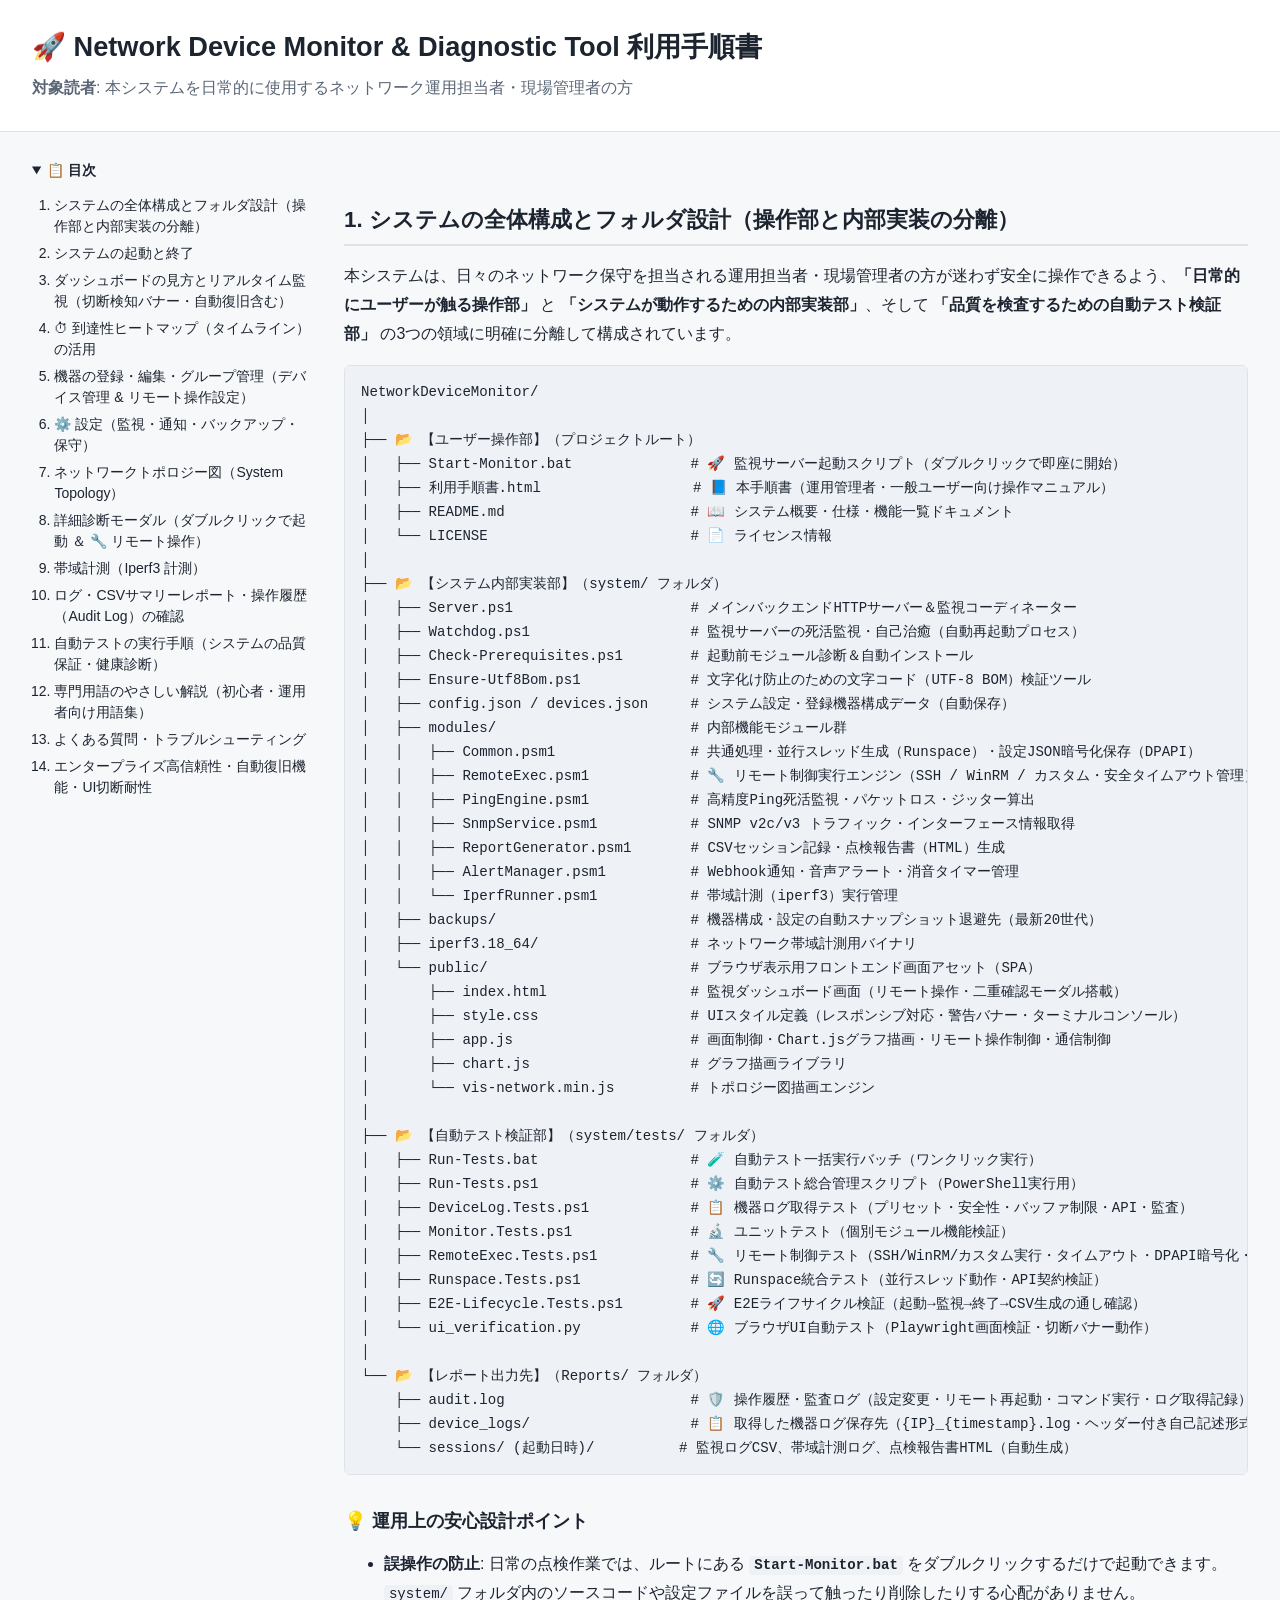
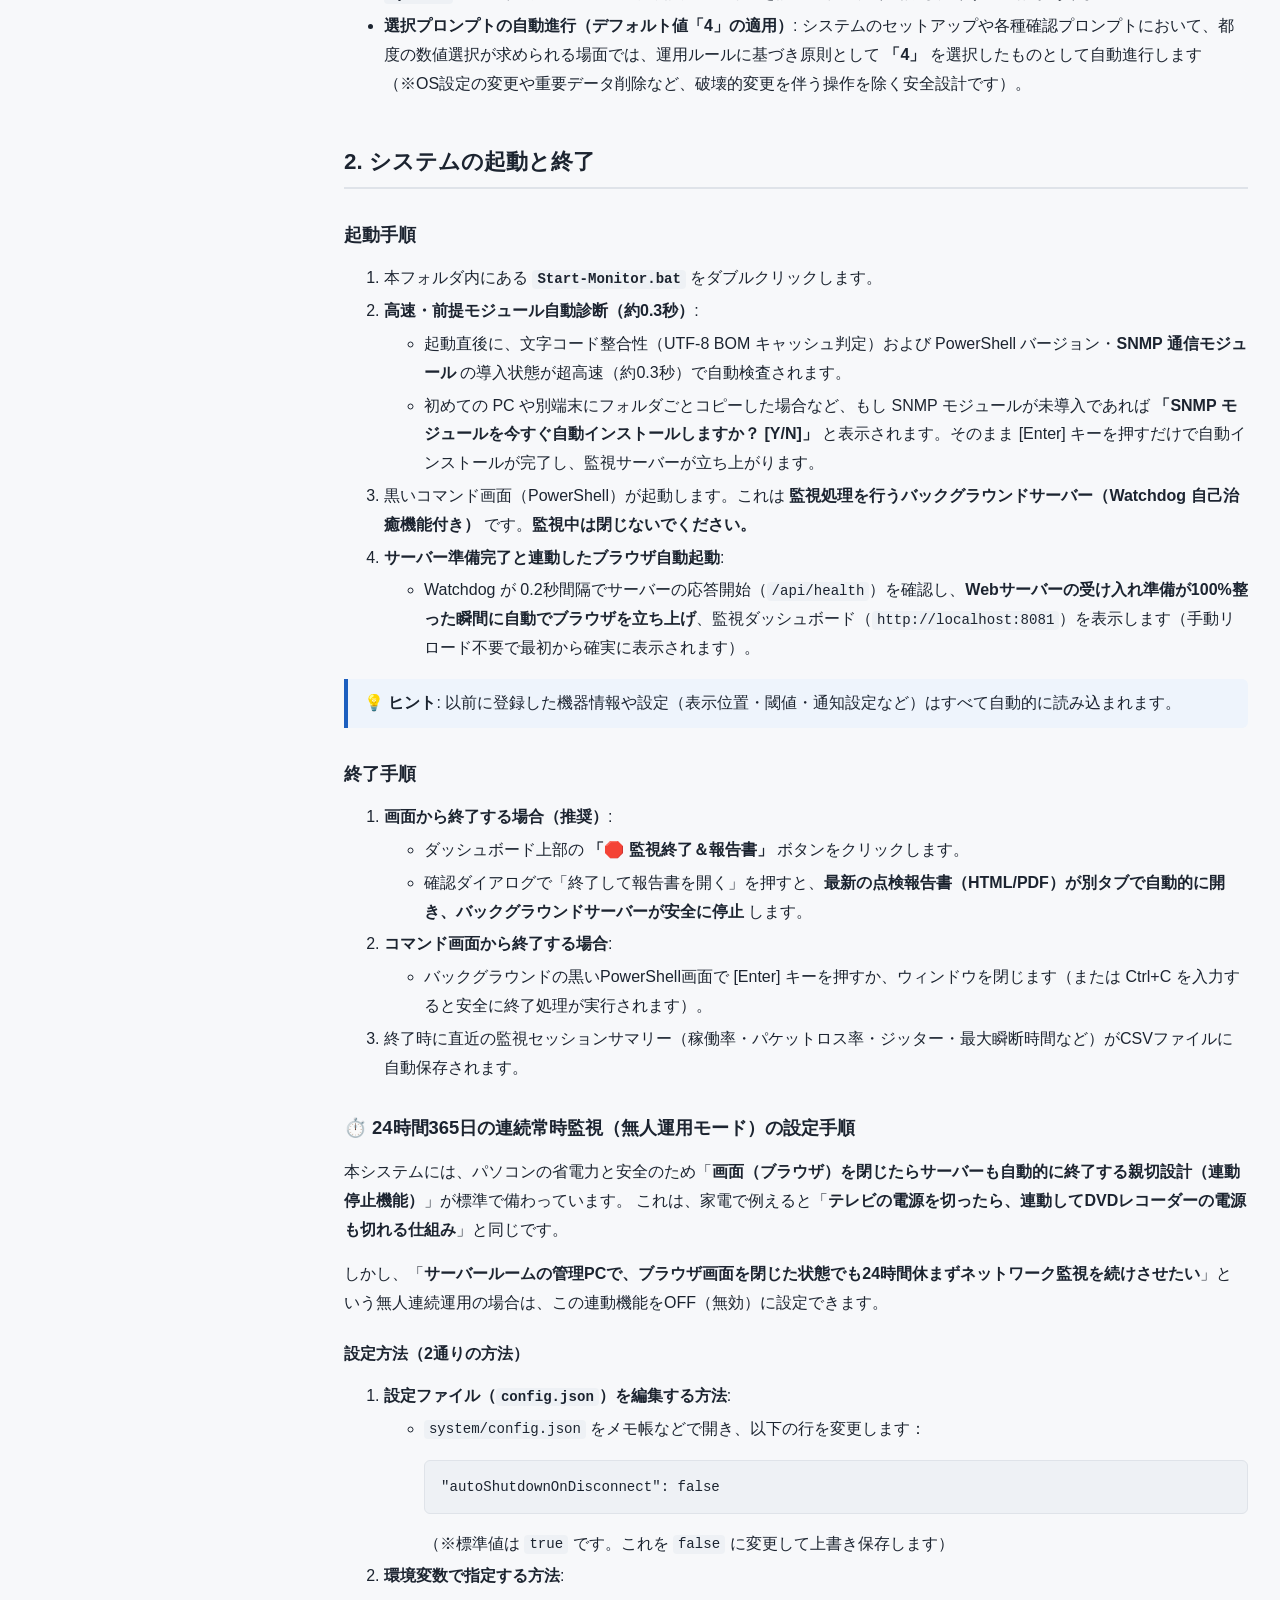
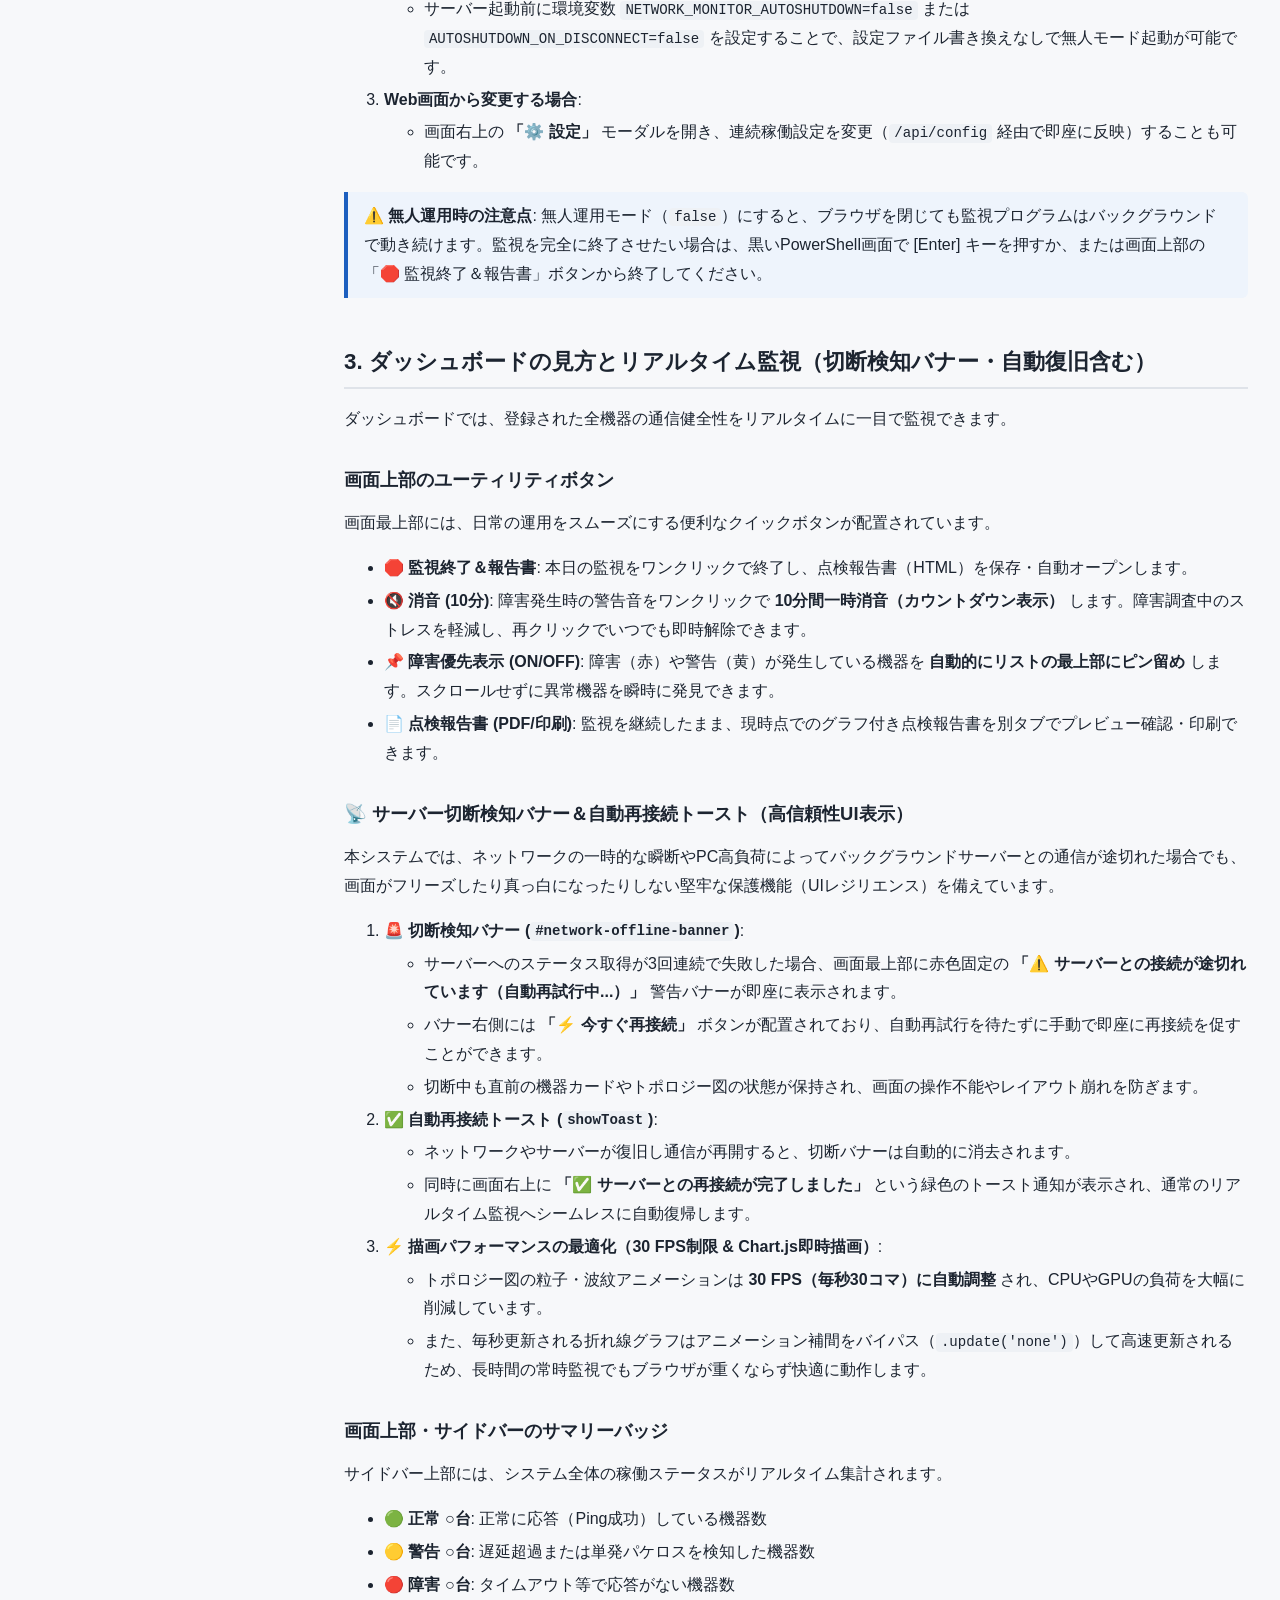
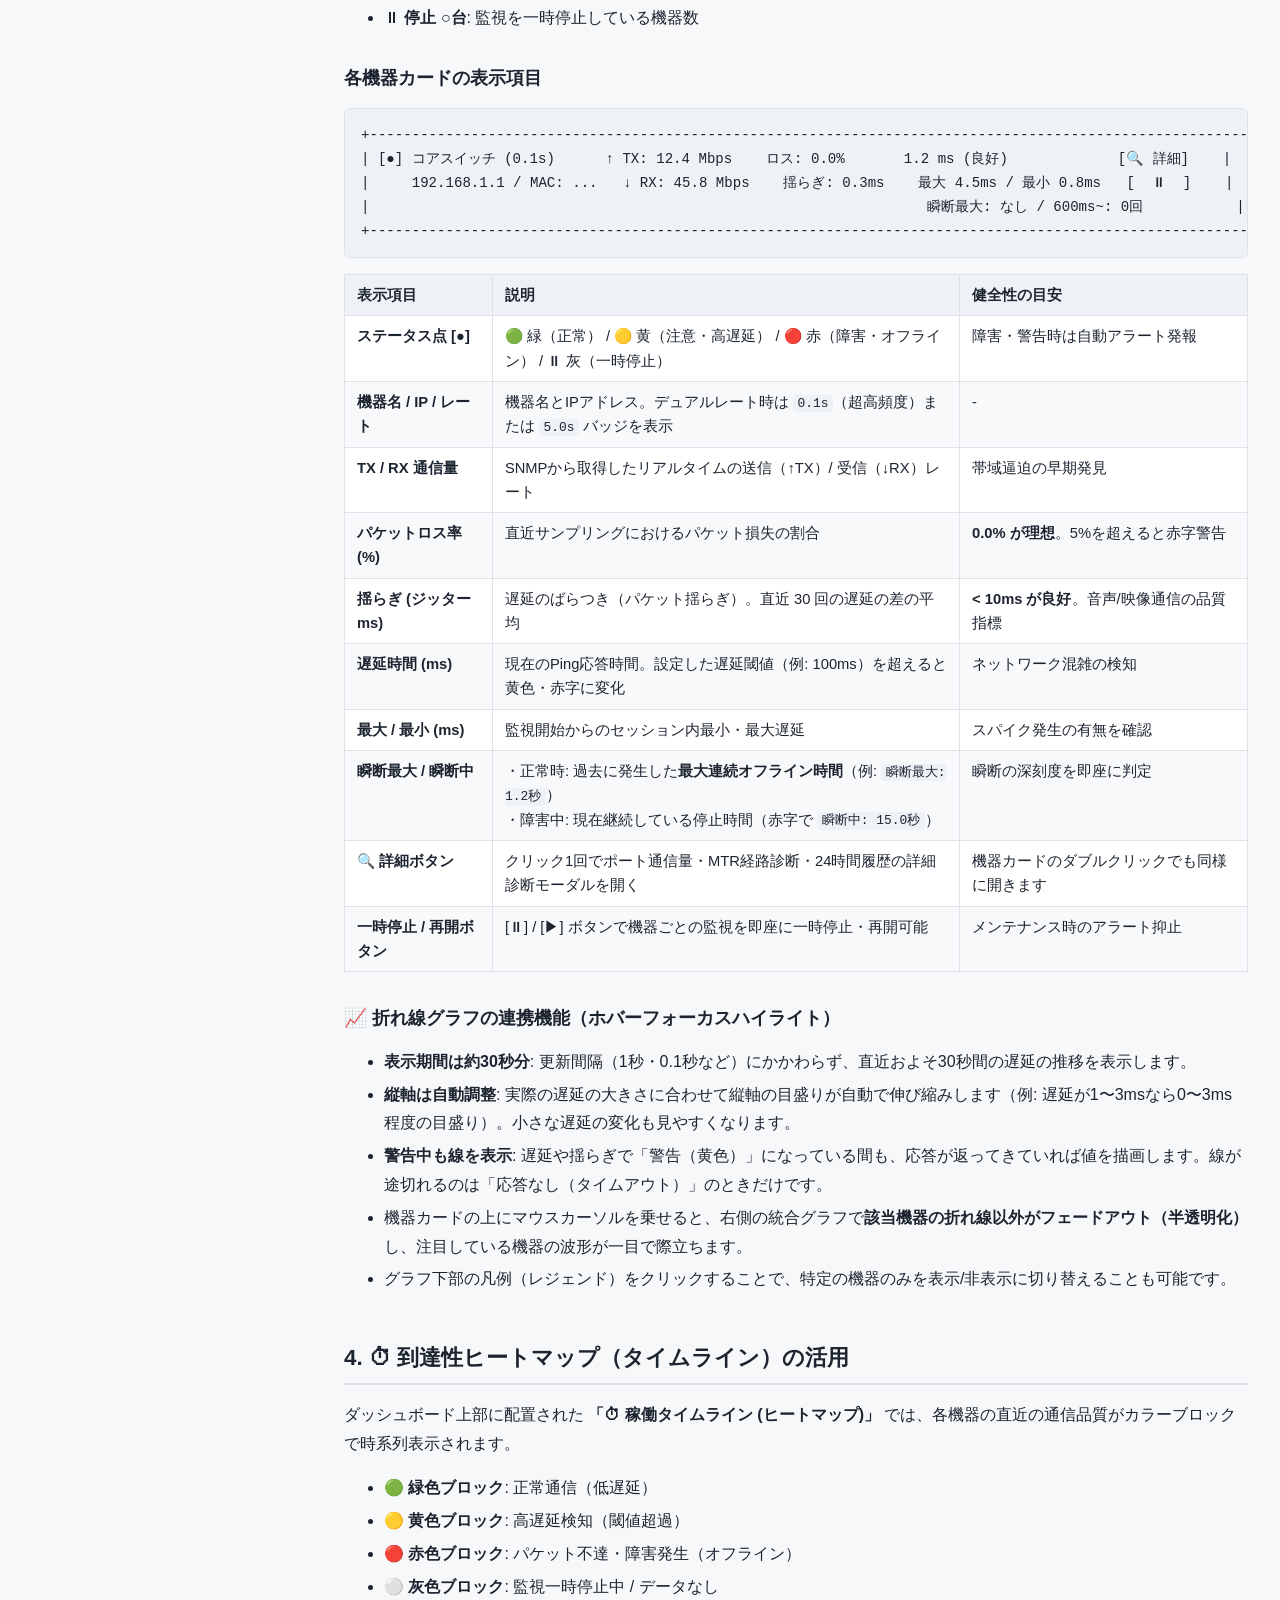
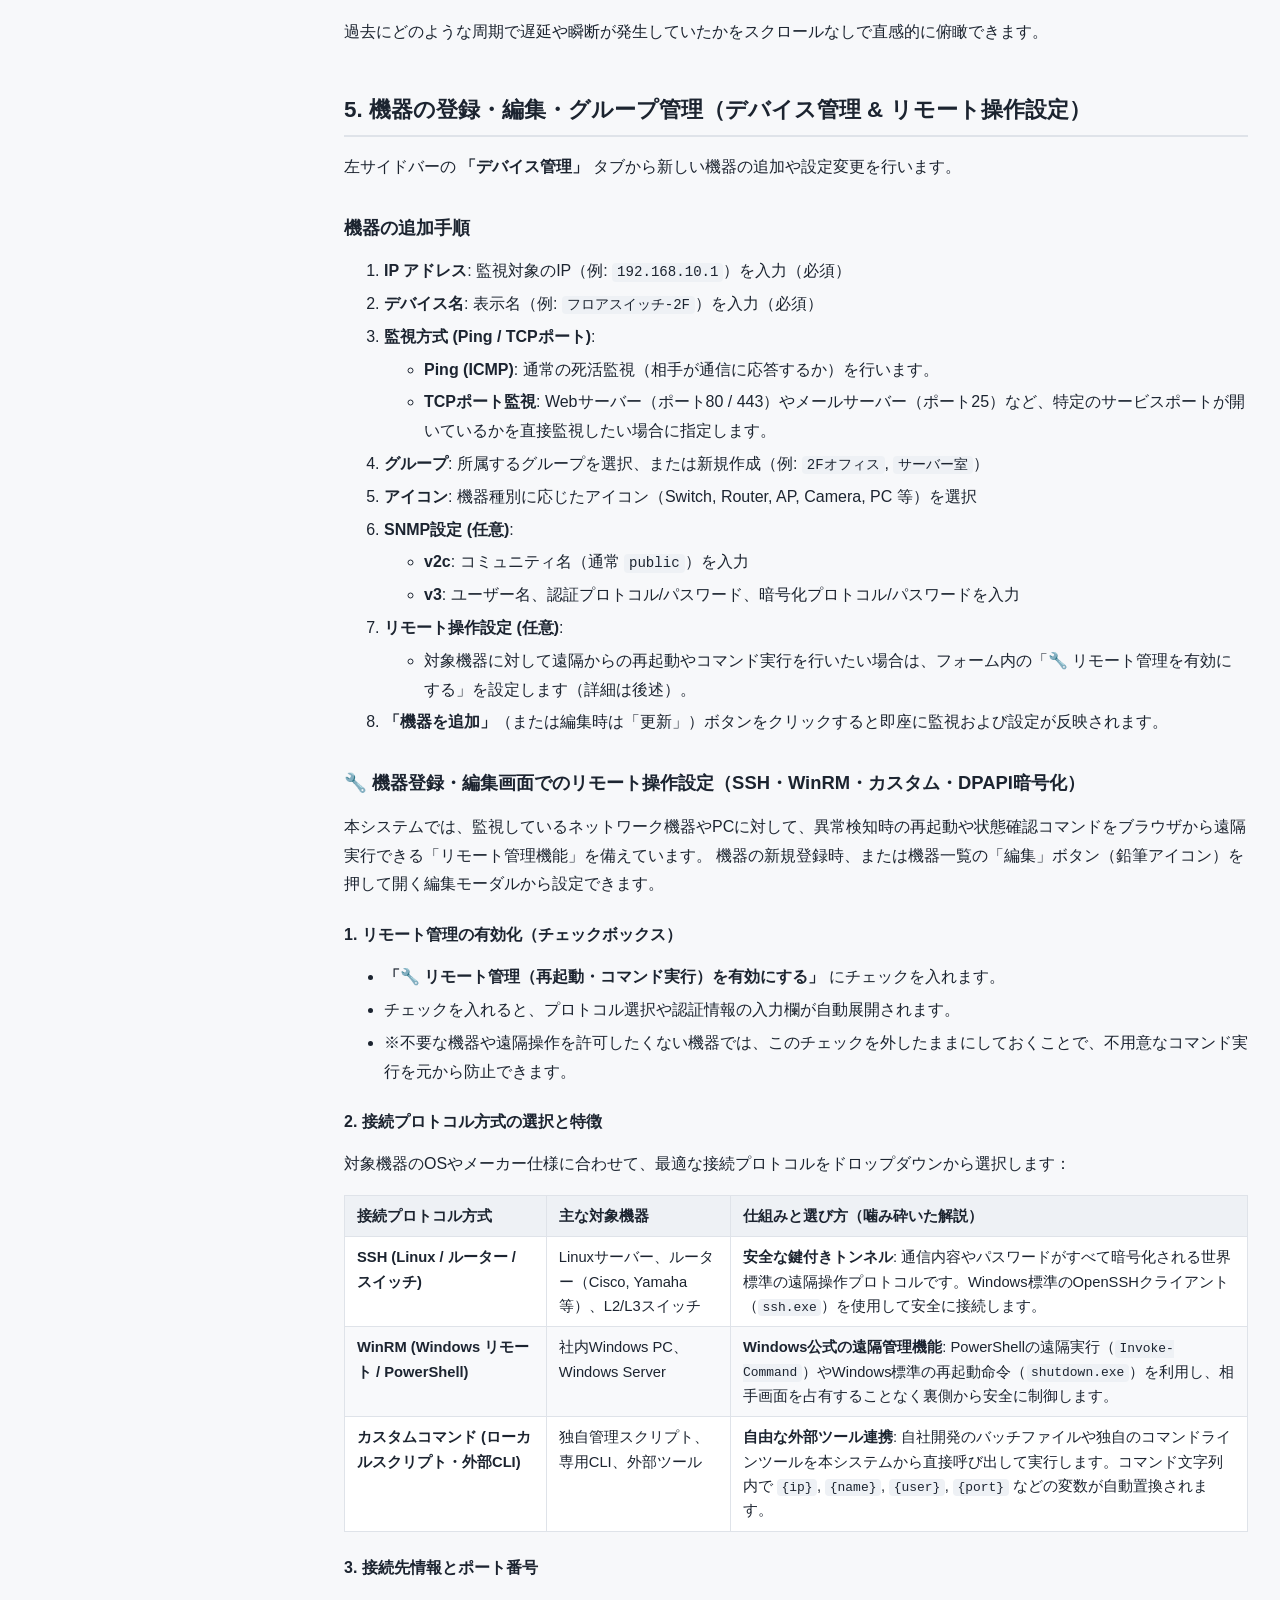
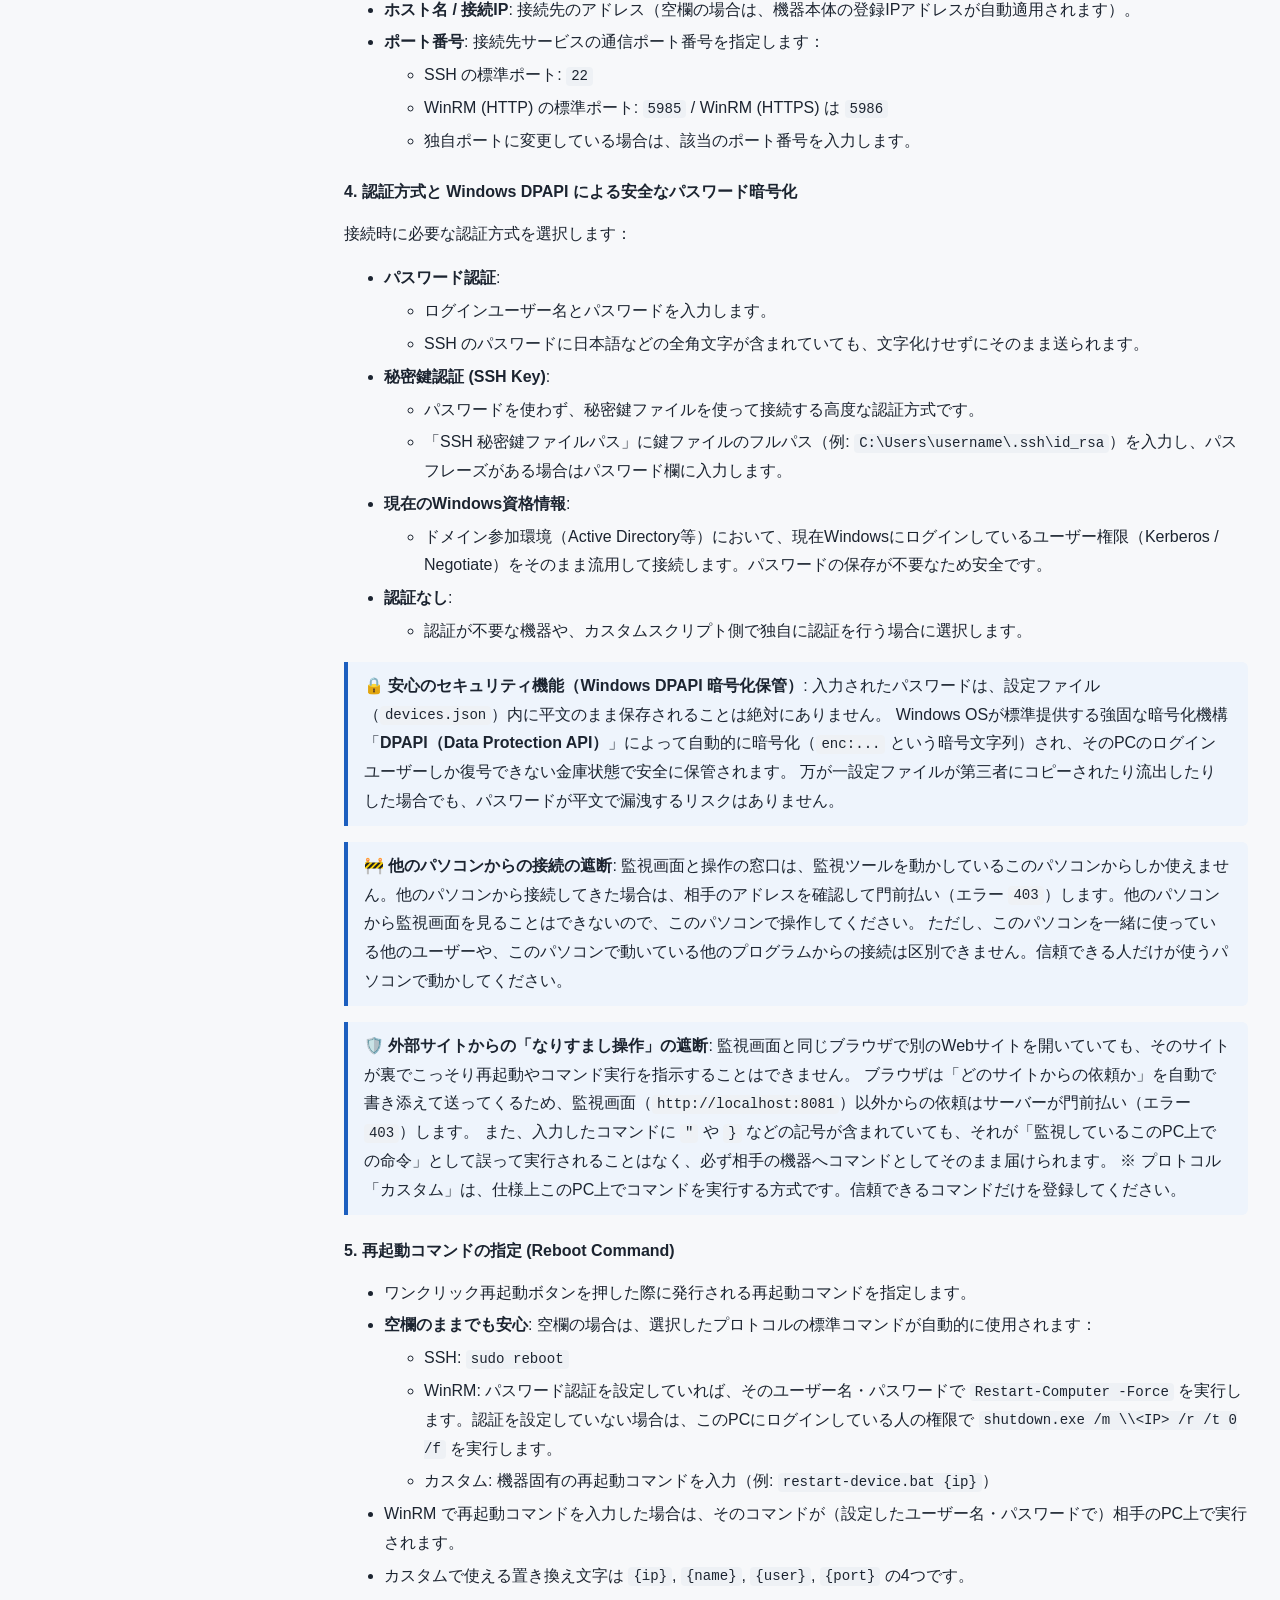
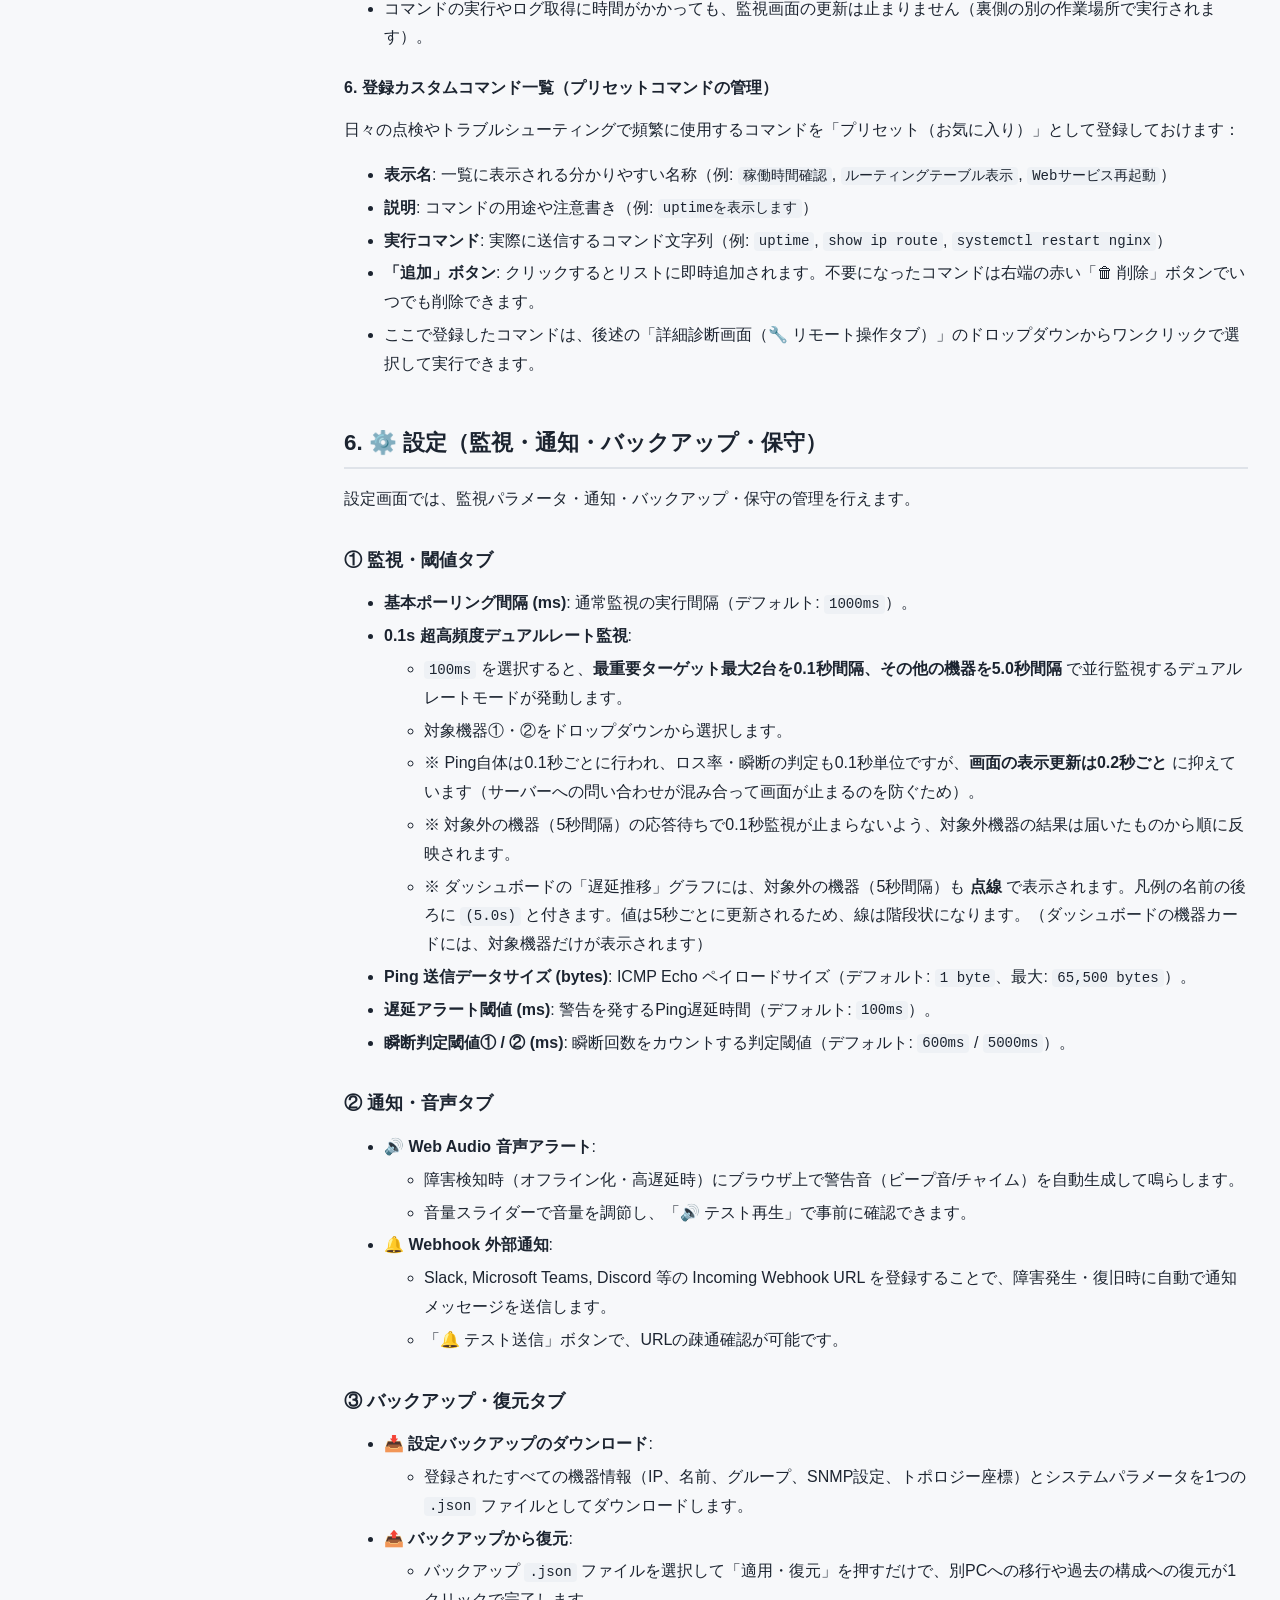
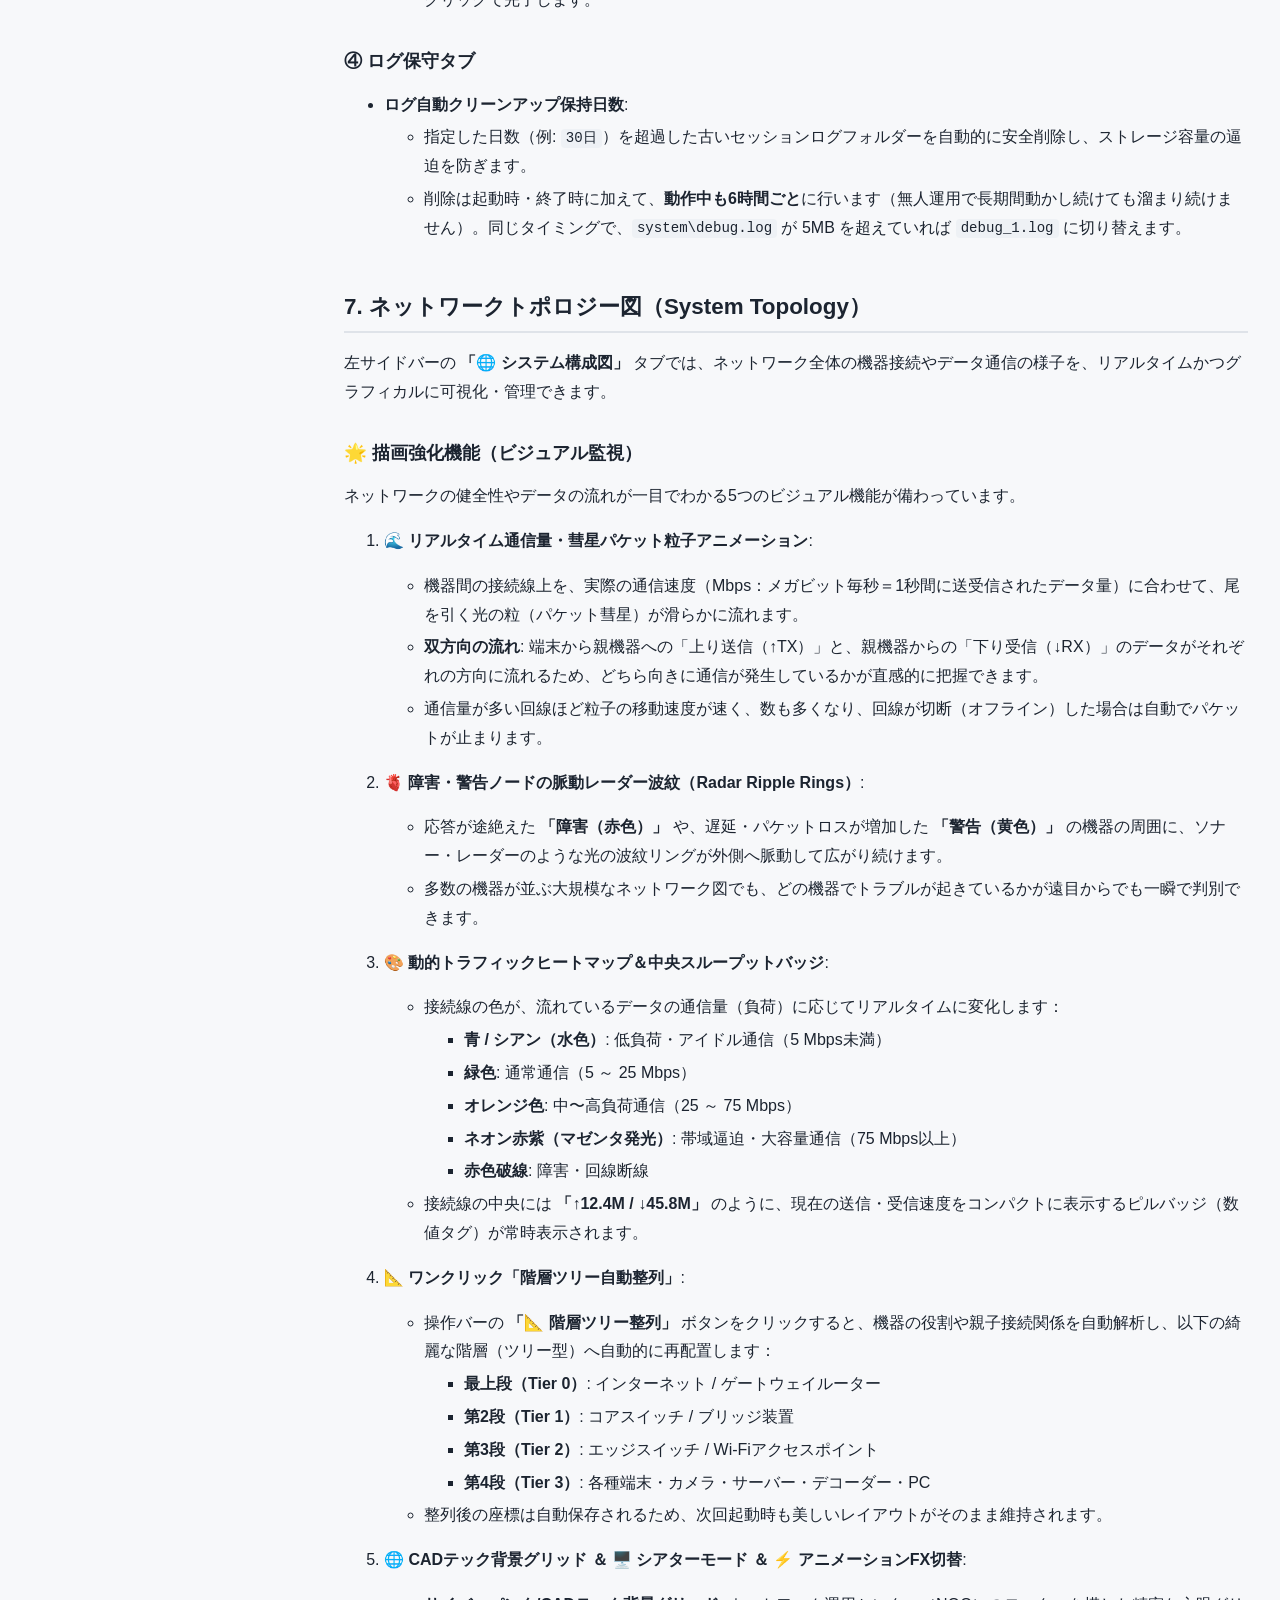
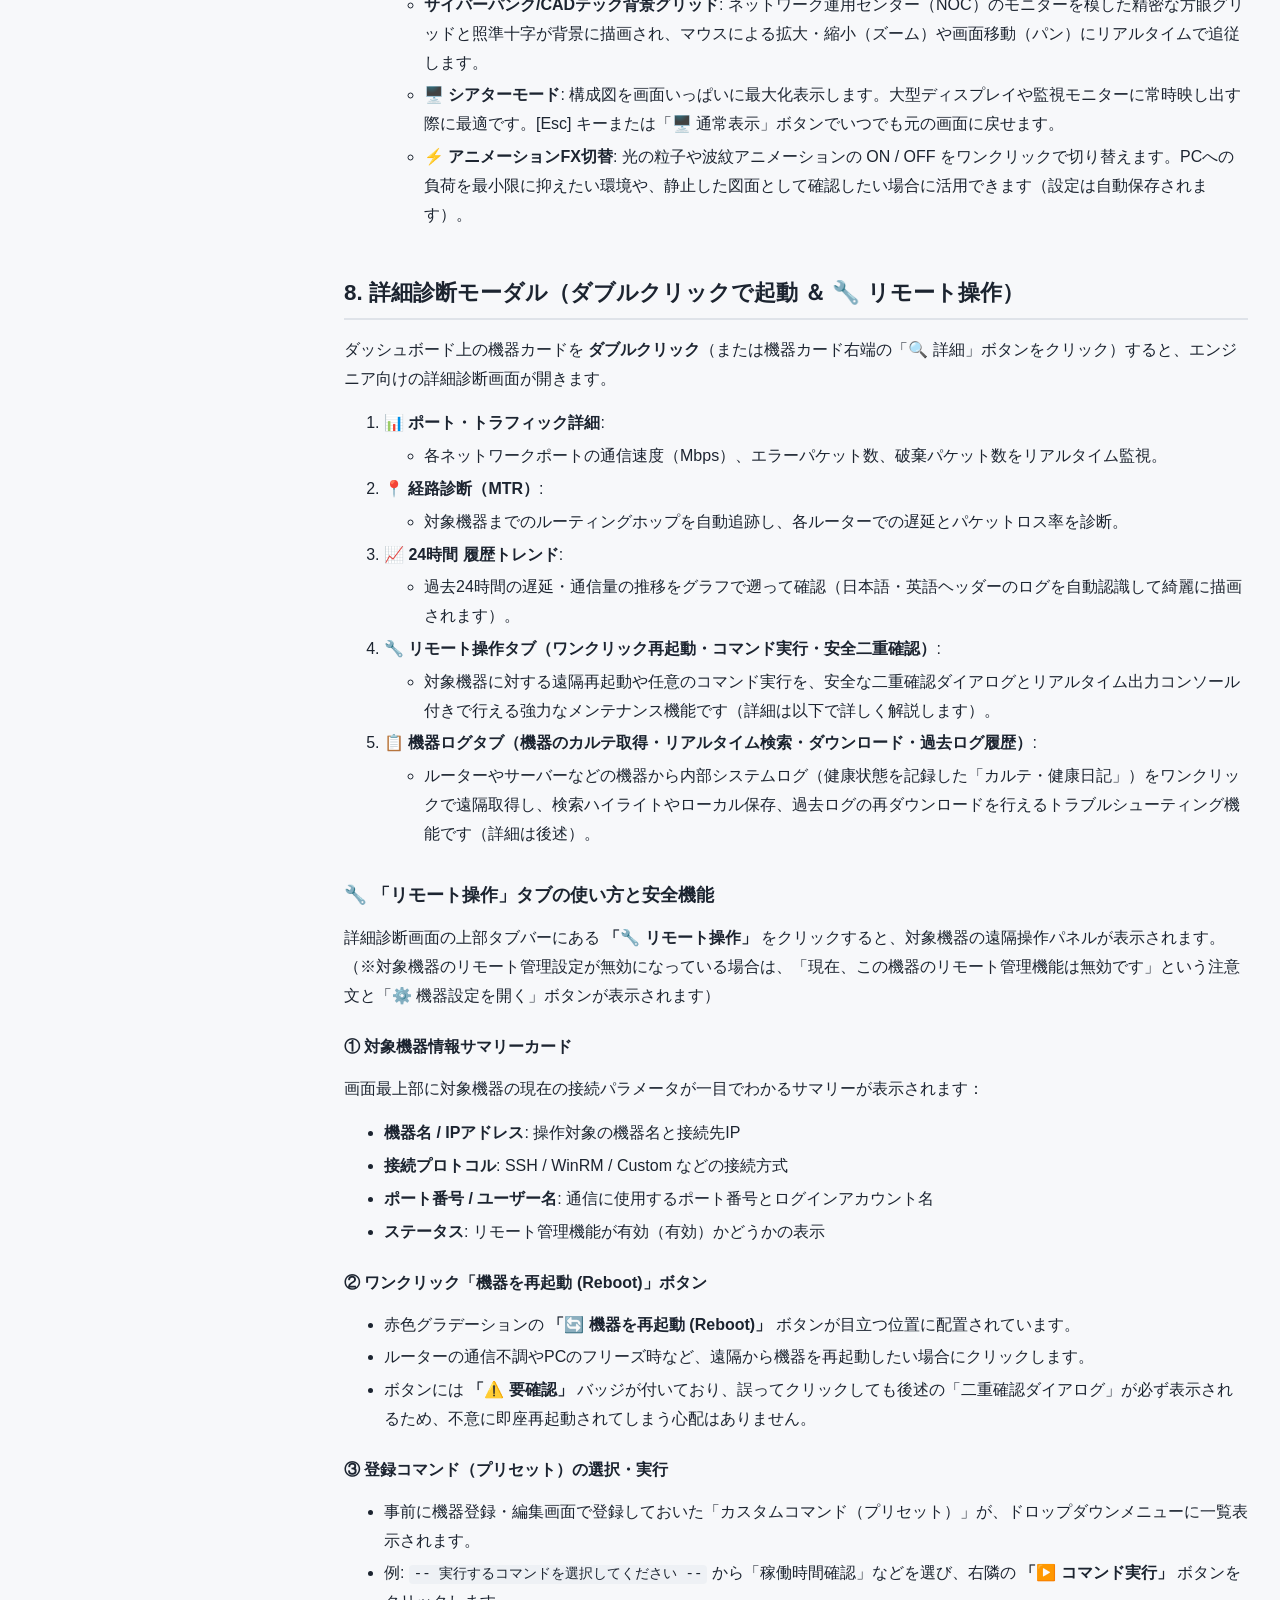
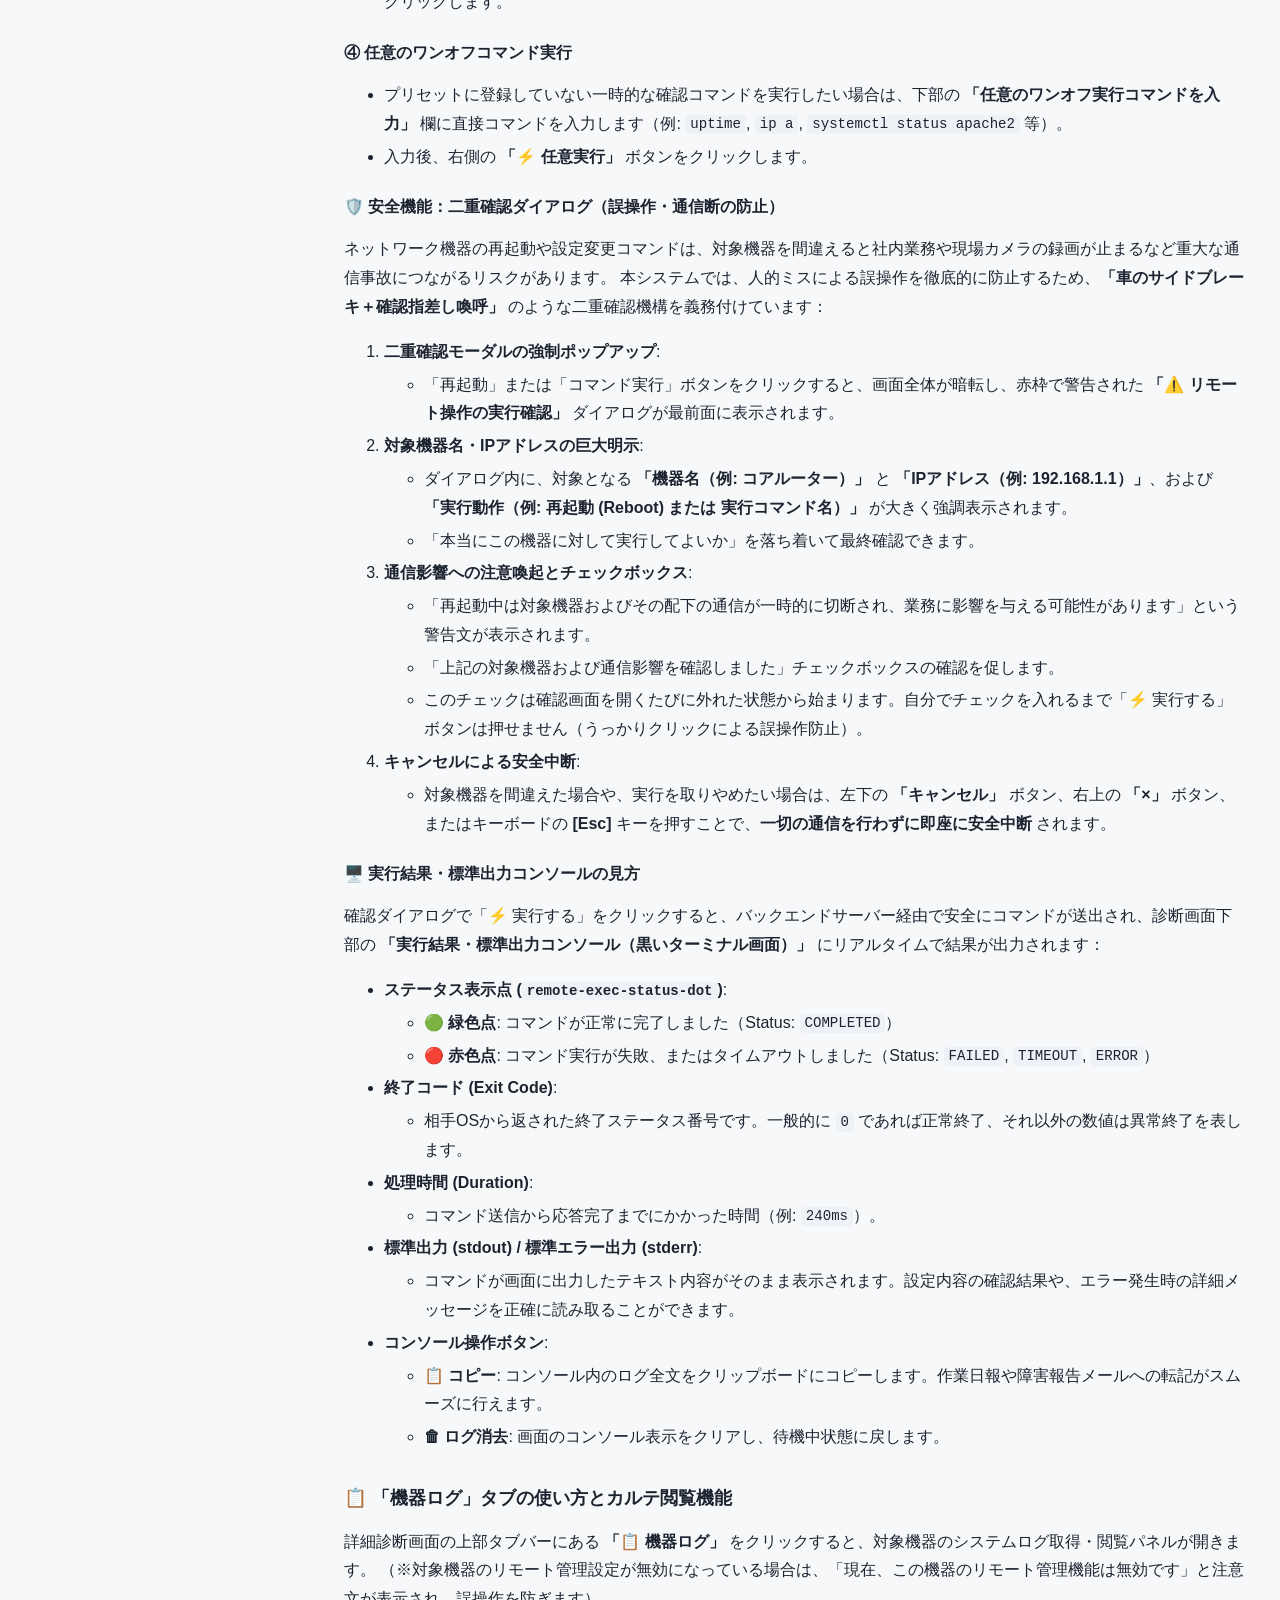
==== 利用手順書.html @ 99c0a5de "feat: Save the iperf server-side log for UDP measurements Add --get-server-output to UDP runs and st" ====
<!DOCTYPE html>
<html lang="ja">
<head>
<meta charset="utf-8">
<meta name="viewport" content="width=device-width, initial-scale=1">
<title>Network Device Monitor &amp; Diagnostic Tool 利用手順書</title>
<style>
:root {
    --bg: #f7f8fa;
    --surface: #ffffff;
    --text: #1c2430;
    --muted: #5a6675;
    --line: #dfe3e9;
    --accent: #1d5fbf;
    --code-bg: #eef1f5;
    --quote-bg: #eef4fc;
    --zebra: #f8f9fb;
    color-scheme: light;
}
@media (prefers-color-scheme: dark) {
    :root {
        --bg: #12161c;
        --surface: #1a2028;
        --text: #e4e8ee;
        --muted: #a0abb9;
        --line: #333c48;
        --accent: #7fb2f5;
        --code-bg: #252c36;
        --quote-bg: #1c2a3c;
        --zebra: #1f262f;
        color-scheme: dark;
    }
}
* { box-sizing: border-box; }
html { scroll-behavior: smooth; scroll-padding-top: 16px; }
body {
    margin: 0;
    background: var(--bg);
    color: var(--text);
    font-family: "Yu Gothic UI", "Meiryo", "Hiragino Sans", sans-serif;
    font-size: 16px;
    line-height: 1.8;
    overflow-wrap: anywhere;
}
.cover {
    background: var(--surface);
    border-bottom: 1px solid var(--line);
    padding: 28px 32px;
}
.cover h1 { margin: 0; font-size: 1.7rem; line-height: 1.4; }
.audience { margin: 8px 0 0; color: var(--muted); }
.layout {
    display: grid;
    grid-template-columns: 280px minmax(0, 1fr);
    gap: 32px;
    max-width: 1320px;
    margin: 0 auto;
    padding: 24px 32px 64px;
}
.toc { position: sticky; top: 16px; align-self: start; max-height: calc(100vh - 32px); overflow-y: auto; font-size: 0.875rem; line-height: 1.5; }
.toc summary { cursor: pointer; font-weight: 700; padding: 4px 0 8px; }
.toc ol { margin: 0; padding-left: 1.6em; }
.toc li { margin: 6px 0; }
.toc a { color: var(--text); text-decoration: none; }
.toc a:hover, .toc a.current { color: var(--accent); text-decoration: underline; }
.toc a.current { font-weight: 700; }
main { min-width: 0; max-width: 960px; }
main > hr { display: none; }
h2 { margin: 48px 0 16px; padding-bottom: 8px; border-bottom: 2px solid var(--line); font-size: 1.4rem; line-height: 1.45; }
main > h2:first-child { margin-top: 0; }
h3 { margin: 32px 0 12px; font-size: 1.15rem; line-height: 1.5; }
h4 { margin: 24px 0 8px; font-size: 1rem; line-height: 1.5; }
a { color: var(--accent); }
code { background: var(--code-bg); border-radius: 4px; padding: 0.1em 0.35em; font-family: "Cascadia Mono", Consolas, "MS Gothic", monospace; font-size: 0.88em; }
pre { background: var(--code-bg); border: 1px solid var(--line); border-radius: 6px; padding: 14px 16px; overflow-x: auto; line-height: 1.5; }
pre code { background: none; padding: 0; overflow-wrap: normal; white-space: pre; }
blockquote { margin: 16px 0; padding: 10px 16px; background: var(--quote-bg); border-left: 4px solid var(--accent); border-radius: 0 6px 6px 0; }
blockquote > :first-child { margin-top: 0; }
blockquote > :last-child { margin-bottom: 0; }
.table-wrap { overflow-x: auto; margin: 16px 0; }
table { border-collapse: collapse; width: 100%; background: var(--surface); font-size: 0.92rem; line-height: 1.65; }
th, td { border: 1px solid var(--line); padding: 8px 12px; text-align: left; vertical-align: top; }
th { background: var(--code-bg); white-space: nowrap; }
tbody tr:nth-child(even) { background: var(--zebra); }
li { margin: 4px 0; }
.to-top { position: fixed; right: 20px; bottom: 20px; width: 44px; height: 44px; border: 1px solid var(--line); border-radius: 50%; background: var(--surface); color: var(--text); font-size: 1.1rem; cursor: pointer; display: none; }
.to-top.show { display: block; }
@media (max-width: 900px) {
    .cover { padding: 20px 16px; }
    .cover h1 { font-size: 1.35rem; }
    .layout { display: block; padding: 16px 16px 72px; }
    .toc { position: static; max-height: none; margin-bottom: 24px; padding: 12px 16px; background: var(--surface); border: 1px solid var(--line); border-radius: 6px; }
    th { white-space: normal; }
}
@media print {
    :root { --bg: #fff; --surface: #fff; --text: #000; --muted: #333; --line: #999; --accent: #000; --code-bg: #f2f2f2; --quote-bg: #f2f2f2; --zebra: #fff; color-scheme: light; }
    .layout { display: block; padding: 0; max-width: none; }
    .toc { position: static; max-height: none; overflow: visible; page-break-after: always; font-size: 0.95rem; }
    .to-top { display: none !important; }
    .cover { padding: 0 0 12px; }
    main { max-width: none; }
    h2 { page-break-before: always; margin-top: 0; }
    h2, h3, h4 { page-break-after: avoid; }
    pre, blockquote, tr { page-break-inside: avoid; }
    pre { white-space: pre-wrap; }
    pre code { white-space: pre-wrap; }
}
</style>
</head>
<body>
<header class="cover">
<h1 id="-network-device-monitor--diagnostic-tool-利用手順書">🚀 Network Device Monitor &amp; Diagnostic Tool 利用手順書</h1>
<p class="audience"><strong>対象読者</strong>: 本システムを日常的に使用するネットワーク運用担当者・現場管理者の方</p>
</header>
<div class="layout">
<nav class="toc" aria-label="目次">
<details open>
<summary>📋 目次</summary>
<ol>
<li><a href="#1-システムの全体構成とフォルダ設計操作部と内部実装の分離">システムの全体構成とフォルダ設計（操作部と内部実装の分離）</a></li>
<li><a href="#2-システムの起動と終了">システムの起動と終了</a></li>
<li><a href="#3-ダッシュボードの見方とリアルタイム監視切断検知バナー自動復旧含む">ダッシュボードの見方とリアルタイム監視（切断検知バナー・自動復旧含む）</a></li>
<li><a href="#4--到達性ヒートマップタイムラインの活用">⏱ 到達性ヒートマップ（タイムライン）の活用</a></li>
<li><a href="#5-機器の登録編集グループ管理デバイス管理--リモート操作設定">機器の登録・編集・グループ管理（デバイス管理 &amp; リモート操作設定）</a></li>
<li><a href="#6-️-設定監視通知バックアップ保守">⚙️ 設定（監視・通知・バックアップ・保守）</a></li>
<li><a href="#7-ネットワークトポロジー図system-topology">ネットワークトポロジー図（System Topology）</a></li>
<li><a href="#8-詳細診断モーダルダブルクリックで起動---リモート操作">詳細診断モーダル（ダブルクリックで起動 ＆ 🔧 リモート操作）</a></li>
<li><a href="#9-帯域計測iperf3-計測">帯域計測（Iperf3 計測）</a></li>
<li><a href="#10-ログcsvサマリーレポート操作履歴audit-logの確認">ログ・CSVサマリーレポート・操作履歴（Audit Log）の確認</a></li>
<li><a href="#11-自動テストの実行手順システムの品質保証健康診断">自動テストの実行手順（システムの品質保証・健康診断）</a></li>
<li><a href="#12-専門用語のやさしい解説初心者運用者向け用語集">専門用語のやさしい解説（初心者・運用者向け用語集）</a></li>
<li><a href="#13-よくある質問トラブルシューティング">よくある質問・トラブルシューティング</a></li>
<li><a href="#14-エンタープライズ高信頼性自動復旧機能ui切断耐性">エンタープライズ高信頼性・自動復旧機能・UI切断耐性</a></li>
</ol>
</details>
</nav>
<main>
<hr>
<h2 id="1-システムの全体構成とフォルダ設計操作部と内部実装の分離">1. システムの全体構成とフォルダ設計（操作部と内部実装の分離）</h2>
<p>本システムは、日々のネットワーク保守を担当される運用担当者・現場管理者の方が迷わず安全に操作できるよう、<strong>「日常的にユーザーが触る操作部」</strong> と <strong>「システムが動作するための内部実装部」</strong>、そして <strong>「品質を検査するための自動テスト検証部」</strong> の3つの領域に明確に分離して構成されています。</p>
<pre><code>NetworkDeviceMonitor/
│
├── 📂 【ユーザー操作部】（プロジェクトルート）
│   ├── Start-Monitor.bat              # 🚀 監視サーバー起動スクリプト（ダブルクリックで即座に開始）
│   ├── 利用手順書.html                  # 📘 本手順書（運用管理者・一般ユーザー向け操作マニュアル）
│   ├── README.md                      # 📖 システム概要・仕様・機能一覧ドキュメント
│   └── LICENSE                        # 📄 ライセンス情報
│
├── 📂 【システム内部実装部】（system/ フォルダ）
│   ├── Server.ps1                     # メインバックエンドHTTPサーバー＆監視コーディネーター
│   ├── Watchdog.ps1                   # 監視サーバーの死活監視・自己治癒（自動再起動プロセス）
│   ├── Check-Prerequisites.ps1        # 起動前モジュール診断＆自動インストール
│   ├── Ensure-Utf8Bom.ps1             # 文字化け防止のための文字コード（UTF-8 BOM）検証ツール
│   ├── config.json / devices.json     # システム設定・登録機器構成データ（自動保存）
│   ├── modules/                       # 内部機能モジュール群
│   │   ├── Common.psm1                # 共通処理・並行スレッド生成（Runspace）・設定JSON暗号化保存（DPAPI）
│   │   ├── RemoteExec.psm1            # 🔧 リモート制御実行エンジン（SSH / WinRM / カスタム・安全タイムアウト管理）
│   │   ├── PingEngine.psm1            # 高精度Ping死活監視・パケットロス・ジッター算出
│   │   ├── SnmpService.psm1           # SNMP v2c/v3 トラフィック・インターフェース情報取得
│   │   ├── ReportGenerator.psm1       # CSVセッション記録・点検報告書（HTML）生成
│   │   ├── AlertManager.psm1          # Webhook通知・音声アラート・消音タイマー管理
│   │   └── IperfRunner.psm1           # 帯域計測（iperf3）実行管理
│   ├── backups/                       # 機器構成・設定の自動スナップショット退避先（最新20世代）
│   ├── iperf3.18_64/                  # ネットワーク帯域計測用バイナリ
│   └── public/                        # ブラウザ表示用フロントエンド画面アセット（SPA）
│       ├── index.html                 # 監視ダッシュボード画面（リモート操作・二重確認モーダル搭載）
│       ├── style.css                  # UIスタイル定義（レスポンシブ対応・警告バナー・ターミナルコンソール）
│       ├── app.js                     # 画面制御・Chart.jsグラフ描画・リモート操作制御・通信制御
│       ├── chart.js                   # グラフ描画ライブラリ
│       └── vis-network.min.js         # トポロジー図描画エンジン
│
├── 📂 【自動テスト検証部】（system/tests/ フォルダ）
│   ├── Run-Tests.bat                  # 🧪 自動テスト一括実行バッチ（ワンクリック実行）
│   ├── Run-Tests.ps1                  # ⚙️ 自動テスト総合管理スクリプト（PowerShell実行用）
│   ├── DeviceLog.Tests.ps1            # 📋 機器ログ取得テスト（プリセット・安全性・バッファ制限・API・監査）
│   ├── Monitor.Tests.ps1              # 🔬 ユニットテスト（個別モジュール機能検証）
│   ├── RemoteExec.Tests.ps1           # 🔧 リモート制御テスト（SSH/WinRM/カスタム実行・タイムアウト・DPAPI暗号化・監査ログ）
│   ├── Runspace.Tests.ps1             # 🔄 Runspace統合テスト（並行スレッド動作・API契約検証）
│   ├── E2E-Lifecycle.Tests.ps1        # 🚀 E2Eライフサイクル検証（起動→監視→終了→CSV生成の通し確認）
│   └── ui_verification.py             # 🌐 ブラウザUI自動テスト（Playwright画面検証・切断バナー動作）
│
└── 📂 【レポート出力先】（Reports/ フォルダ）
    ├── audit.log                      # 🛡️ 操作履歴・監査ログ（設定変更・リモート再起動・コマンド実行・ログ取得記録）
    ├── device_logs/                   # 📋 取得した機器ログ保存先（{IP}_{timestamp}.log・ヘッダー付き自己記述形式）
    └── sessions/ (起動日時)/          # 監視ログCSV、帯域計測ログ、点検報告書HTML（自動生成）
</code></pre>
<h3 id="-運用上の安心設計ポイント">💡 運用上の安心設計ポイント</h3>
<ul>
<li><strong>誤操作の防止</strong>:
日常の点検作業では、ルートにある <strong><code>Start-Monitor.bat</code></strong> をダブルクリックするだけで起動できます。<code>system/</code> フォルダ内のソースコードや設定ファイルを誤って触ったり削除したりする心配がありません。</li>
<li><strong>選択プロンプトの自動進行（デフォルト値「4」の適用）</strong>:
システムのセットアップや各種確認プロンプトにおいて、都度の数値選択が求められる場面では、運用ルールに基づき原則として <strong>「4」</strong> を選択したものとして自動進行します（※OS設定の変更や重要データ削除など、破壊的変更を伴う操作を除く安全設計です）。</li>
</ul>
<hr>
<h2 id="2-システムの起動と終了">2. システムの起動と終了</h2>
<h3 id="起動手順">起動手順</h3>
<ol>
<li>本フォルダ内にある <strong><code>Start-Monitor.bat</code></strong> をダブルクリックします。</li>
<li><strong>高速・前提モジュール自動診断（約0.3秒）</strong>:<ul>
<li>起動直後に、文字コード整合性（UTF-8 BOM キャッシュ判定）および PowerShell バージョン・<strong>SNMP 通信モジュール</strong> の導入状態が超高速（約0.3秒）で自動検査されます。</li>
<li>初めての PC や別端末にフォルダごとコピーした場合など、もし SNMP モジュールが未導入であれば <strong>「SNMP モジュールを今すぐ自動インストールしますか？ [Y/N]」</strong> と表示されます。そのまま [Enter] キーを押すだけで自動インストールが完了し、監視サーバーが立ち上がります。</li>
</ul>
</li>
<li>黒いコマンド画面（PowerShell）が起動します。これは <strong>監視処理を行うバックグラウンドサーバー（Watchdog 自己治癒機能付き）</strong> です。<strong>監視中は閉じないでください。</strong></li>
<li><strong>サーバー準備完了と連動したブラウザ自動起動</strong>:<ul>
<li>Watchdog が 0.2秒間隔でサーバーの応答開始（<code>/api/health</code>）を確認し、<strong>Webサーバーの受け入れ準備が100%整った瞬間に自動でブラウザを立ち上げ</strong>、監視ダッシュボード（<code>http://localhost:8081</code>）を表示します（手動リロード不要で最初から確実に表示されます）。</li>
</ul>
</li>
</ol>
<blockquote>
<p><strong>💡 ヒント</strong>: 以前に登録した機器情報や設定（表示位置・閾値・通知設定など）はすべて自動的に読み込まれます。</p>
</blockquote>
<h3 id="終了手順">終了手順</h3>
<ol>
<li><strong>画面から終了する場合（推奨）</strong>:<ul>
<li>ダッシュボード上部の <strong>「🛑 監視終了＆報告書」</strong> ボタンをクリックします。</li>
<li>確認ダイアログで「終了して報告書を開く」を押すと、<strong>最新の点検報告書（HTML/PDF）が別タブで自動的に開き、バックグラウンドサーバーが安全に停止</strong> します。</li>
</ul>
</li>
<li><strong>コマンド画面から終了する場合</strong>:<ul>
<li>バックグラウンドの黒いPowerShell画面で [Enter] キーを押すか、ウィンドウを閉じます（または Ctrl+C を入力すると安全に終了処理が実行されます）。</li>
</ul>
</li>
<li>終了時に直近の監視セッションサマリー（稼働率・パケットロス率・ジッター・最大瞬断時間など）がCSVファイルに自動保存されます。</li>
</ol>
<h3 id="️-24時間365日の連続常時監視無人運用モードの設定手順">⏱️ 24時間365日の連続常時監視（無人運用モード）の設定手順</h3>
<p>本システムには、パソコンの省電力と安全のため「<strong>画面（ブラウザ）を閉じたらサーバーも自動的に終了する親切設計（連動停止機能）</strong>」が標準で備わっています。
これは、家電で例えると「<strong>テレビの電源を切ったら、連動してDVDレコーダーの電源も切れる仕組み</strong>」と同じです。</p>
<p>しかし、「<strong>サーバールームの管理PCで、ブラウザ画面を閉じた状態でも24時間休まずネットワーク監視を続けさせたい</strong>」という無人連続運用の場合は、この連動機能をOFF（無効）に設定できます。</p>
<h4 id="設定方法2通りの方法">設定方法（2通りの方法）</h4>
<ol>
<li><strong>設定ファイル（<code>config.json</code>）を編集する方法</strong>:<ul>
<li><code>system/config.json</code> をメモ帳などで開き、以下の行を変更します：<pre><code class="language-json">&quot;autoShutdownOnDisconnect&quot;: false
</code></pre>
（※標準値は <code>true</code> です。これを <code>false</code> に変更して上書き保存します）</li>
</ul>
</li>
<li><strong>環境変数で指定する方法</strong>:<ul>
<li>サーバー起動前に環境変数 <code>NETWORK_MONITOR_AUTOSHUTDOWN=false</code> または <code>AUTOSHUTDOWN_ON_DISCONNECT=false</code> を設定することで、設定ファイル書き換えなしで無人モード起動が可能です。</li>
</ul>
</li>
<li><strong>Web画面から変更する場合</strong>:<ul>
<li>画面右上の <strong>「⚙️ 設定」</strong> モーダルを開き、連続稼働設定を変更（<code>/api/config</code> 経由で即座に反映）することも可能です。</li>
</ul>
</li>
</ol>
<blockquote>
<p><strong>⚠️ 無人運用時の注意点</strong>:
無人運用モード（<code>false</code>）にすると、ブラウザを閉じても監視プログラムはバックグラウンドで動き続けます。監視を完全に終了させたい場合は、黒いPowerShell画面で [Enter] キーを押すか、または画面上部の「🛑 監視終了＆報告書」ボタンから終了してください。</p>
</blockquote>
<hr>
<h2 id="3-ダッシュボードの見方とリアルタイム監視切断検知バナー自動復旧含む">3. ダッシュボードの見方とリアルタイム監視（切断検知バナー・自動復旧含む）</h2>
<p>ダッシュボードでは、登録された全機器の通信健全性をリアルタイムに一目で監視できます。</p>
<h3 id="画面上部のユーティリティボタン">画面上部のユーティリティボタン</h3>
<p>画面最上部には、日常の運用をスムーズにする便利なクイックボタンが配置されています。</p>
<ul>
<li><strong>🛑 監視終了＆報告書</strong>: 本日の監視をワンクリックで終了し、点検報告書（HTML）を保存・自動オープンします。</li>
<li><strong>🔇 消音 (10分)</strong>: 障害発生時の警告音をワンクリックで <strong>10分間一時消音（カウントダウン表示）</strong> します。障害調査中のストレスを軽減し、再クリックでいつでも即時解除できます。</li>
<li><strong>📌 障害優先表示 (ON/OFF)</strong>: 障害（赤）や警告（黄）が発生している機器を <strong>自動的にリストの最上部にピン留め</strong> します。スクロールせずに異常機器を瞬時に発見できます。</li>
<li><strong>📄 点検報告書 (PDF/印刷)</strong>: 監視を継続したまま、現時点でのグラフ付き点検報告書を別タブでプレビュー確認・印刷できます。</li>
</ul>
<h3 id="-サーバー切断検知バナー自動再接続トースト高信頼性ui表示">📡 サーバー切断検知バナー＆自動再接続トースト（高信頼性UI表示）</h3>
<p>本システムでは、ネットワークの一時的な瞬断やPC高負荷によってバックグラウンドサーバーとの通信が途切れた場合でも、画面がフリーズしたり真っ白になったりしない堅牢な保護機能（UIレジリエンス）を備えています。</p>
<ol>
<li><strong>🚨 切断検知バナー (<code>#network-offline-banner</code>)</strong>:<ul>
<li>サーバーへのステータス取得が3回連続で失敗した場合、画面最上部に赤色固定の <strong>「⚠️ サーバーとの接続が途切れています（自動再試行中...）」</strong> 警告バナーが即座に表示されます。</li>
<li>バナー右側には <strong>「⚡ 今すぐ再接続」</strong> ボタンが配置されており、自動再試行を待たずに手動で即座に再接続を促すことができます。</li>
<li>切断中も直前の機器カードやトポロジー図の状態が保持され、画面の操作不能やレイアウト崩れを防ぎます。</li>
</ul>
</li>
<li><strong>✅ 自動再接続トースト (<code>showToast</code>)</strong>:<ul>
<li>ネットワークやサーバーが復旧し通信が再開すると、切断バナーは自動的に消去されます。</li>
<li>同時に画面右上に <strong>「✅ サーバーとの再接続が完了しました」</strong> という緑色のトースト通知が表示され、通常のリアルタイム監視へシームレスに自動復帰します。</li>
</ul>
</li>
<li><strong>⚡ 描画パフォーマンスの最適化（30 FPS制限 &amp; Chart.js即時描画）</strong>:<ul>
<li>トポロジー図の粒子・波紋アニメーションは <strong>30 FPS（毎秒30コマ）に自動調整</strong> され、CPUやGPUの負荷を大幅に削減しています。</li>
<li>また、毎秒更新される折れ線グラフはアニメーション補間をバイパス（<code>.update(&#39;none&#39;)</code>）して高速更新されるため、長時間の常時監視でもブラウザが重くならず快適に動作します。</li>
</ul>
</li>
</ol>
<h3 id="画面上部サイドバーのサマリーバッジ">画面上部・サイドバーのサマリーバッジ</h3>
<p>サイドバー上部には、システム全体の稼働ステータスがリアルタイム集計されます。</p>
<ul>
<li>🟢 <strong>正常 ○台</strong>: 正常に応答（Ping成功）している機器数</li>
<li>🟡 <strong>警告 ○台</strong>: 遅延超過または単発パケロスを検知した機器数</li>
<li>🔴 <strong>障害 ○台</strong>: タイムアウト等で応答がない機器数</li>
<li>⏸ <strong>停止 ○台</strong>: 監視を一時停止している機器数</li>
</ul>
<h3 id="各機器カードの表示項目">各機器カードの表示項目</h3>
<pre><code>+---------------------------------------------------------------------------------------------------------+
| [●] コアスイッチ (0.1s)      ↑ TX: 12.4 Mbps    ロス: 0.0%       1.2 ms (良好)             [🔍 詳細]    |
|     192.168.1.1 / MAC: ...   ↓ RX: 45.8 Mbps    揺らぎ: 0.3ms    最大 4.5ms / 最小 0.8ms   [  ⏸  ]    |
|                                                                  瞬断最大: なし / 600ms~: 0回           |
+---------------------------------------------------------------------------------------------------------+
</code></pre>
<div class="table-wrap"><table><thead><tr>
<th align="left">表示項目</th>
<th align="left">説明</th>
<th align="left">健全性の目安</th>
</tr>
</thead><tbody><tr>
<td align="left"><strong>ステータス点 [●]</strong></td>
<td align="left">🟢 緑（正常） / 🟡 黄（注意・高遅延） / 🔴 赤（障害・オフライン） / ⏸ 灰（一時停止）</td>
<td align="left">障害・警告時は自動アラート発報</td>
</tr>
<tr>
<td align="left"><strong>機器名 / IP / レート</strong></td>
<td align="left">機器名とIPアドレス。デュアルレート時は <code>0.1s</code>（超高頻度）または <code>5.0s</code> バッジを表示</td>
<td align="left">-</td>
</tr>
<tr>
<td align="left"><strong>TX / RX 通信量</strong></td>
<td align="left">SNMPから取得したリアルタイムの送信（↑TX）/ 受信（↓RX）レート</td>
<td align="left">帯域逼迫の早期発見</td>
</tr>
<tr>
<td align="left"><strong>パケットロス率 (%)</strong></td>
<td align="left">直近サンプリングにおけるパケット損失の割合</td>
<td align="left"><strong>0.0% が理想</strong>。5%を超えると赤字警告</td>
</tr>
<tr>
<td align="left"><strong>揺らぎ (ジッター ms)</strong></td>
<td align="left">遅延のばらつき（パケット揺らぎ）。直近 30 回の遅延の差の平均</td>
<td align="left"><strong>&lt; 10ms が良好</strong>。音声/映像通信の品質指標</td>
</tr>
<tr>
<td align="left"><strong>遅延時間 (ms)</strong></td>
<td align="left">現在のPing応答時間。設定した遅延閾値（例: 100ms）を超えると黄色・赤字に変化</td>
<td align="left">ネットワーク混雑の検知</td>
</tr>
<tr>
<td align="left"><strong>最大 / 最小 (ms)</strong></td>
<td align="left">監視開始からのセッション内最小・最大遅延</td>
<td align="left">スパイク発生の有無を確認</td>
</tr>
<tr>
<td align="left"><strong>瞬断最大 / 瞬断中</strong></td>
<td align="left">・正常時: 過去に発生した<strong>最大連続オフライン時間</strong>（例: <code>瞬断最大: 1.2秒</code>）<br>・障害中: 現在継続している停止時間（赤字で <code>瞬断中: 15.0秒</code>）</td>
<td align="left">瞬断の深刻度を即座に判定</td>
</tr>
<tr>
<td align="left"><strong>🔍 詳細ボタン</strong></td>
<td align="left">クリック1回でポート通信量・MTR経路診断・24時間履歴の詳細診断モーダルを開く</td>
<td align="left">機器カードのダブルクリックでも同様に開きます</td>
</tr>
<tr>
<td align="left"><strong>一時停止 / 再開ボタン</strong></td>
<td align="left">[⏸] / [▶] ボタンで機器ごとの監視を即座に一時停止・再開可能</td>
<td align="left">メンテナンス時のアラート抑止</td>
</tr>
</tbody></table></div>
<h3 id="-折れ線グラフの連携機能ホバーフォーカスハイライト">📈 折れ線グラフの連携機能（ホバーフォーカスハイライト）</h3>
<ul>
<li><strong>表示期間は約30秒分</strong>: 更新間隔（1秒・0.1秒など）にかかわらず、直近およそ30秒間の遅延の推移を表示します。</li>
<li><strong>縦軸は自動調整</strong>: 実際の遅延の大きさに合わせて縦軸の目盛りが自動で伸び縮みします（例: 遅延が1〜3msなら0〜3ms程度の目盛り）。小さな遅延の変化も見やすくなります。</li>
<li><strong>警告中も線を表示</strong>: 遅延や揺らぎで「警告（黄色）」になっている間も、応答が返ってきていれば値を描画します。線が途切れるのは「応答なし（タイムアウト）」のときだけです。</li>
<li>機器カードの上にマウスカーソルを乗せると、右側の統合グラフで<strong>該当機器の折れ線以外がフェードアウト（半透明化）</strong>し、注目している機器の波形が一目で際立ちます。</li>
<li>グラフ下部の凡例（レジェンド）をクリックすることで、特定の機器のみを表示/非表示に切り替えることも可能です。</li>
</ul>
<hr>
<h2 id="4--到達性ヒートマップタイムラインの活用">4. ⏱ 到達性ヒートマップ（タイムライン）の活用</h2>
<p>ダッシュボード上部に配置された <strong>「⏱ 稼働タイムライン (ヒートマップ)」</strong> では、各機器の直近の通信品質がカラーブロックで時系列表示されます。</p>
<ul>
<li>🟢 <strong>緑色ブロック</strong>: 正常通信（低遅延）</li>
<li>🟡 <strong>黄色ブロック</strong>: 高遅延検知（閾値超過）</li>
<li>🔴 <strong>赤色ブロック</strong>: パケット不達・障害発生（オフライン）</li>
<li>⚪ <strong>灰色ブロック</strong>: 監視一時停止中 / データなし</li>
</ul>
<p>過去にどのような周期で遅延や瞬断が発生していたかをスクロールなしで直感的に俯瞰できます。</p>
<hr>
<h2 id="5-機器の登録編集グループ管理デバイス管理--リモート操作設定">5. 機器の登録・編集・グループ管理（デバイス管理 &amp; リモート操作設定）</h2>
<p>左サイドバーの <strong>「デバイス管理」</strong> タブから新しい機器の追加や設定変更を行います。</p>
<h3 id="機器の追加手順">機器の追加手順</h3>
<ol>
<li><strong>IP アドレス</strong>: 監視対象のIP（例: <code>192.168.10.1</code>）を入力（必須）</li>
<li><strong>デバイス名</strong>: 表示名（例: <code>フロアスイッチ-2F</code>）を入力（必須）</li>
<li><strong>監視方式 (Ping / TCPポート)</strong>:<ul>
<li><strong>Ping (ICMP)</strong>: 通常の死活監視（相手が通信に応答するか）を行います。</li>
<li><strong>TCPポート監視</strong>: Webサーバー（ポート80 / 443）やメールサーバー（ポート25）など、特定のサービスポートが開いているかを直接監視したい場合に指定します。</li>
</ul>
</li>
<li><strong>グループ</strong>: 所属するグループを選択、または新規作成（例: <code>2Fオフィス</code>, <code>サーバー室</code>）</li>
<li><strong>アイコン</strong>: 機器種別に応じたアイコン（Switch, Router, AP, Camera, PC 等）を選択</li>
<li><strong>SNMP設定 (任意)</strong>:<ul>
<li><strong>v2c</strong>: コミュニティ名（通常 <code>public</code>）を入力</li>
<li><strong>v3</strong>: ユーザー名、認証プロトコル/パスワード、暗号化プロトコル/パスワードを入力</li>
</ul>
</li>
<li><strong>リモート操作設定 (任意)</strong>:<ul>
<li>対象機器に対して遠隔からの再起動やコマンド実行を行いたい場合は、フォーム内の「🔧 リモート管理を有効にする」を設定します（詳細は後述）。</li>
</ul>
</li>
<li><strong>「機器を追加」</strong>（または編集時は「更新」）ボタンをクリックすると即座に監視および設定が反映されます。</li>
</ol>
<hr>
<h3 id="-機器登録編集画面でのリモート操作設定sshwinrmカスタムdpapi暗号化">🔧 機器登録・編集画面でのリモート操作設定（SSH・WinRM・カスタム・DPAPI暗号化）</h3>
<p>本システムでは、監視しているネットワーク機器やPCに対して、異常検知時の再起動や状態確認コマンドをブラウザから遠隔実行できる「リモート管理機能」を備えています。
機器の新規登録時、または機器一覧の「編集」ボタン（鉛筆アイコン）を押して開く編集モーダルから設定できます。</p>
<h4 id="1-リモート管理の有効化チェックボックス">1. リモート管理の有効化（チェックボックス）</h4>
<ul>
<li><strong>「🔧 リモート管理（再起動・コマンド実行）を有効にする」</strong> にチェックを入れます。</li>
<li>チェックを入れると、プロトコル選択や認証情報の入力欄が自動展開されます。</li>
<li>※不要な機器や遠隔操作を許可したくない機器では、このチェックを外したままにしておくことで、不用意なコマンド実行を元から防止できます。</li>
</ul>
<h4 id="2-接続プロトコル方式の選択と特徴">2. 接続プロトコル方式の選択と特徴</h4>
<p>対象機器のOSやメーカー仕様に合わせて、最適な接続プロトコルをドロップダウンから選択します：</p>
<div class="table-wrap"><table><thead><tr>
<th align="left">接続プロトコル方式</th>
<th align="left">主な対象機器</th>
<th align="left">仕組みと選び方（噛み砕いた解説）</th>
</tr>
</thead><tbody><tr>
<td align="left"><strong>SSH (Linux / ルーター / スイッチ)</strong></td>
<td align="left">Linuxサーバー、ルーター（Cisco, Yamaha等）、L2/L3スイッチ</td>
<td align="left"><strong>安全な鍵付きトンネル</strong>: 通信内容やパスワードがすべて暗号化される世界標準の遠隔操作プロトコルです。Windows標準のOpenSSHクライアント（<code>ssh.exe</code>）を使用して安全に接続します。</td>
</tr>
<tr>
<td align="left"><strong>WinRM (Windows リモート / PowerShell)</strong></td>
<td align="left">社内Windows PC、Windows Server</td>
<td align="left"><strong>Windows公式の遠隔管理機能</strong>: PowerShellの遠隔実行（<code>Invoke-Command</code>）やWindows標準の再起動命令（<code>shutdown.exe</code>）を利用し、相手画面を占有することなく裏側から安全に制御します。</td>
</tr>
<tr>
<td align="left"><strong>カスタムコマンド (ローカルスクリプト・外部CLI)</strong></td>
<td align="left">独自管理スクリプト、専用CLI、外部ツール</td>
<td align="left"><strong>自由な外部ツール連携</strong>: 自社開発のバッチファイルや独自のコマンドラインツールを本システムから直接呼び出して実行します。コマンド文字列内で <code>{ip}</code>, <code>{name}</code>, <code>{user}</code>, <code>{port}</code> などの変数が自動置換されます。</td>
</tr>
</tbody></table></div>
<h4 id="3-接続先情報とポート番号">3. 接続先情報とポート番号</h4>
<ul>
<li><strong>ホスト名 / 接続IP</strong>: 接続先のアドレス（空欄の場合は、機器本体の登録IPアドレスが自動適用されます）。</li>
<li><strong>ポート番号</strong>: 接続先サービスの通信ポート番号を指定します：<ul>
<li>SSH の標準ポート: <code>22</code></li>
<li>WinRM (HTTP) の標準ポート: <code>5985</code> / WinRM (HTTPS) は <code>5986</code></li>
<li>独自ポートに変更している場合は、該当のポート番号を入力します。</li>
</ul>
</li>
</ul>
<h4 id="4-認証方式と-windows-dpapi-による安全なパスワード暗号化">4. 認証方式と Windows DPAPI による安全なパスワード暗号化</h4>
<p>接続時に必要な認証方式を選択します：</p>
<ul>
<li><strong>パスワード認証</strong>:<ul>
<li>ログインユーザー名とパスワードを入力します。</li>
<li>SSH のパスワードに日本語などの全角文字が含まれていても、文字化けせずにそのまま送られます。</li>
</ul>
</li>
<li><strong>秘密鍵認証 (SSH Key)</strong>:<ul>
<li>パスワードを使わず、秘密鍵ファイルを使って接続する高度な認証方式です。</li>
<li>「SSH 秘密鍵ファイルパス」に鍵ファイルのフルパス（例: <code>C:\Users\username\.ssh\id_rsa</code>）を入力し、パスフレーズがある場合はパスワード欄に入力します。</li>
</ul>
</li>
<li><strong>現在のWindows資格情報</strong>:<ul>
<li>ドメイン参加環境（Active Directory等）において、現在Windowsにログインしているユーザー権限（Kerberos / Negotiate）をそのまま流用して接続します。パスワードの保存が不要なため安全です。</li>
</ul>
</li>
<li><strong>認証なし</strong>:<ul>
<li>認証が不要な機器や、カスタムスクリプト側で独自に認証を行う場合に選択します。</li>
</ul>
</li>
</ul>
<blockquote>
<p><strong>🔒 安心のセキュリティ機能（Windows DPAPI 暗号化保管）</strong>:
入力されたパスワードは、設定ファイル（<code>devices.json</code>）内に平文のまま保存されることは絶対にありません。
Windows OSが標準提供する強固な暗号化機構「<strong>DPAPI（Data Protection API）</strong>」によって自動的に暗号化（<code>enc:...</code> という暗号文字列）され、そのPCのログインユーザーしか復号できない金庫状態で安全に保管されます。
万が一設定ファイルが第三者にコピーされたり流出したりした場合でも、パスワードが平文で漏洩するリスクはありません。</p>
</blockquote>
<blockquote>
<p><strong>🚧 他のパソコンからの接続の遮断</strong>:
監視画面と操作の窓口は、監視ツールを動かしているこのパソコンからしか使えません。他のパソコンから接続してきた場合は、相手のアドレスを確認して門前払い（エラー <code>403</code>）します。他のパソコンから監視画面を見ることはできないので、このパソコンで操作してください。
ただし、このパソコンを一緒に使っている他のユーザーや、このパソコンで動いている他のプログラムからの接続は区別できません。信頼できる人だけが使うパソコンで動かしてください。</p>
</blockquote>
<blockquote>
<p><strong>🛡️ 外部サイトからの「なりすまし操作」の遮断</strong>:
監視画面と同じブラウザで別のWebサイトを開いていても、そのサイトが裏でこっそり再起動やコマンド実行を指示することはできません。
ブラウザは「どのサイトからの依頼か」を自動で書き添えて送ってくるため、監視画面（<code>http://localhost:8081</code>）以外からの依頼はサーバーが門前払い（エラー <code>403</code>）します。
また、入力したコマンドに <code>&quot;</code> や <code>}</code> などの記号が含まれていても、それが「監視しているこのPC上での命令」として誤って実行されることはなく、必ず相手の機器へコマンドとしてそのまま届けられます。
※ プロトコル「カスタム」は、仕様上このPC上でコマンドを実行する方式です。信頼できるコマンドだけを登録してください。</p>
</blockquote>
<h4 id="5-再起動コマンドの指定-reboot-command">5. 再起動コマンドの指定 (Reboot Command)</h4>
<ul>
<li>ワンクリック再起動ボタンを押した際に発行される再起動コマンドを指定します。</li>
<li><strong>空欄のままでも安心</strong>: 空欄の場合は、選択したプロトコルの標準コマンドが自動的に使用されます：<ul>
<li>SSH: <code>sudo reboot</code></li>
<li>WinRM: パスワード認証を設定していれば、そのユーザー名・パスワードで <code>Restart-Computer -Force</code> を実行します。認証を設定していない場合は、このPCにログインしている人の権限で <code>shutdown.exe /m \\&lt;IP&gt; /r /t 0 /f</code> を実行します。</li>
<li>カスタム: 機器固有の再起動コマンドを入力（例: <code>restart-device.bat {ip}</code>）</li>
</ul>
</li>
<li>WinRM で再起動コマンドを入力した場合は、そのコマンドが（設定したユーザー名・パスワードで）相手のPC上で実行されます。</li>
<li>カスタムで使える置き換え文字は <code>{ip}</code>, <code>{name}</code>, <code>{user}</code>, <code>{port}</code> の4つです。</li>
<li>コマンドの実行やログ取得に時間がかかっても、監視画面の更新は止まりません（裏側の別の作業場所で実行されます）。</li>
</ul>
<h4 id="6-登録カスタムコマンド一覧プリセットコマンドの管理">6. 登録カスタムコマンド一覧（プリセットコマンドの管理）</h4>
<p>日々の点検やトラブルシューティングで頻繁に使用するコマンドを「プリセット（お気に入り）」として登録しておけます：</p>
<ul>
<li><strong>表示名</strong>: 一覧に表示される分かりやすい名称（例: <code>稼働時間確認</code>, <code>ルーティングテーブル表示</code>, <code>Webサービス再起動</code>）</li>
<li><strong>説明</strong>: コマンドの用途や注意書き（例: <code>uptimeを表示します</code>）</li>
<li><strong>実行コマンド</strong>: 実際に送信するコマンド文字列（例: <code>uptime</code>, <code>show ip route</code>, <code>systemctl restart nginx</code>）</li>
<li><strong>「追加」ボタン</strong>: クリックするとリストに即時追加されます。不要になったコマンドは右端の赤い「🗑 削除」ボタンでいつでも削除できます。</li>
<li>ここで登録したコマンドは、後述の「詳細診断画面（🔧 リモート操作タブ）」のドロップダウンからワンクリックで選択して実行できます。</li>
</ul>
<hr>
<h2 id="6-️-設定監視通知バックアップ保守">6. ⚙️ 設定（監視・通知・バックアップ・保守）</h2>
<p>設定画面では、監視パラメータ・通知・バックアップ・保守の管理を行えます。</p>
<h3 id="①-監視閾値タブ">① 監視・閾値タブ</h3>
<ul>
<li><strong>基本ポーリング間隔 (ms)</strong>: 通常監視の実行間隔（デフォルト: <code>1000ms</code>）。</li>
<li><strong>0.1s 超高頻度デュアルレート監視</strong>:<ul>
<li><code>100ms</code> を選択すると、<strong>最重要ターゲット最大2台を0.1秒間隔、その他の機器を5.0秒間隔</strong> で並行監視するデュアルレートモードが発動します。</li>
<li>対象機器①・②をドロップダウンから選択します。</li>
<li>※ Ping自体は0.1秒ごとに行われ、ロス率・瞬断の判定も0.1秒単位ですが、<strong>画面の表示更新は0.2秒ごと</strong> に抑えています（サーバーへの問い合わせが混み合って画面が止まるのを防ぐため）。</li>
<li>※ 対象外の機器（5秒間隔）の応答待ちで0.1秒監視が止まらないよう、対象外機器の結果は届いたものから順に反映されます。</li>
<li>※ ダッシュボードの「遅延推移」グラフには、対象外の機器（5秒間隔）も <strong>点線</strong> で表示されます。凡例の名前の後ろに <code>(5.0s)</code> と付きます。値は5秒ごとに更新されるため、線は階段状になります。（ダッシュボードの機器カードには、対象機器だけが表示されます）</li>
</ul>
</li>
<li><strong>Ping 送信データサイズ (bytes)</strong>: ICMP Echo ペイロードサイズ（デフォルト: <code>1 byte</code>、最大: <code>65,500 bytes</code>）。</li>
<li><strong>遅延アラート閾値 (ms)</strong>: 警告を発するPing遅延時間（デフォルト: <code>100ms</code>）。</li>
<li><strong>瞬断判定閾値① / ② (ms)</strong>: 瞬断回数をカウントする判定閾値（デフォルト: <code>600ms</code> / <code>5000ms</code>）。</li>
</ul>
<h3 id="②-通知音声タブ">② 通知・音声タブ</h3>
<ul>
<li><strong>🔊 Web Audio 音声アラート</strong>:<ul>
<li>障害検知時（オフライン化・高遅延時）にブラウザ上で警告音（ビープ音/チャイム）を自動生成して鳴らします。</li>
<li>音量スライダーで音量を調節し、「🔊 テスト再生」で事前に確認できます。</li>
</ul>
</li>
<li><strong>🔔 Webhook 外部通知</strong>:<ul>
<li>Slack, Microsoft Teams, Discord 等の Incoming Webhook URL を登録することで、障害発生・復旧時に自動で通知メッセージを送信します。</li>
<li>「🔔 テスト送信」ボタンで、URLの疎通確認が可能です。</li>
</ul>
</li>
</ul>
<h3 id="③-バックアップ復元タブ">③ バックアップ・復元タブ</h3>
<ul>
<li><strong>📥 設定バックアップのダウンロード</strong>:<ul>
<li>登録されたすべての機器情報（IP、名前、グループ、SNMP設定、トポロジー座標）とシステムパラメータを1つの <code>.json</code> ファイルとしてダウンロードします。</li>
</ul>
</li>
<li><strong>📤 バックアップから復元</strong>:<ul>
<li>バックアップ <code>.json</code> ファイルを選択して「適用・復元」を押すだけで、別PCへの移行や過去の構成への復元が1クリックで完了します。</li>
</ul>
</li>
</ul>
<h3 id="④-ログ保守タブ">④ ログ保守タブ</h3>
<ul>
<li><strong>ログ自動クリーンアップ保持日数</strong>:<ul>
<li>指定した日数（例: <code>30日</code>）を超過した古いセッションログフォルダーを自動的に安全削除し、ストレージ容量の逼迫を防ぎます。</li>
<li>削除は起動時・終了時に加えて、<strong>動作中も6時間ごと</strong>に行います（無人運用で長期間動かし続けても溜まり続けません）。同じタイミングで、<code>system\debug.log</code> が 5MB を超えていれば <code>debug_1.log</code> に切り替えます。</li>
</ul>
</li>
</ul>
<hr>
<h2 id="7-ネットワークトポロジー図system-topology">7. ネットワークトポロジー図（System Topology）</h2>
<p>左サイドバーの <strong>「🌐 システム構成図」</strong> タブでは、ネットワーク全体の機器接続やデータ通信の様子を、リアルタイムかつグラフィカルに可視化・管理できます。</p>
<h3 id="-描画強化機能ビジュアル監視">🌟 描画強化機能（ビジュアル監視）</h3>
<p>ネットワークの健全性やデータの流れが一目でわかる5つのビジュアル機能が備わっています。</p>
<ol>
<li><p><strong>🌊 リアルタイム通信量・彗星パケット粒子アニメーション</strong>:</p>
<ul>
<li>機器間の接続線上を、実際の通信速度（Mbps：メガビット毎秒＝1秒間に送受信されたデータ量）に合わせて、尾を引く光の粒（パケット彗星）が滑らかに流れます。</li>
<li><strong>双方向の流れ</strong>: 端末から親機器への「上り送信（↑TX）」と、親機器からの「下り受信（↓RX）」のデータがそれぞれの方向に流れるため、どちら向きに通信が発生しているかが直感的に把握できます。</li>
<li>通信量が多い回線ほど粒子の移動速度が速く、数も多くなり、回線が切断（オフライン）した場合は自動でパケットが止まります。</li>
</ul>
</li>
<li><p><strong>🫀 障害・警告ノードの脈動レーダー波紋（Radar Ripple Rings）</strong>:</p>
<ul>
<li>応答が途絶えた <strong>「障害（赤色）」</strong> や、遅延・パケットロスが増加した <strong>「警告（黄色）」</strong> の機器の周囲に、ソナー・レーダーのような光の波紋リングが外側へ脈動して広がり続けます。</li>
<li>多数の機器が並ぶ大規模なネットワーク図でも、どの機器でトラブルが起きているかが遠目からでも一瞬で判別できます。</li>
</ul>
</li>
<li><p><strong>🎨 動的トラフィックヒートマップ＆中央スループットバッジ</strong>:</p>
<ul>
<li>接続線の色が、流れているデータの通信量（負荷）に応じてリアルタイムに変化します：<ul>
<li><strong>青 / シアン（水色）</strong>: 低負荷・アイドル通信（5 Mbps未満）</li>
<li><strong>緑色</strong>: 通常通信（5 ～ 25 Mbps）</li>
<li><strong>オレンジ色</strong>: 中〜高負荷通信（25 ～ 75 Mbps）</li>
<li><strong>ネオン赤紫（マゼンタ発光）</strong>: 帯域逼迫・大容量通信（75 Mbps以上）</li>
<li><strong>赤色破線</strong>: 障害・回線断線</li>
</ul>
</li>
<li>接続線の中央には <strong>「↑12.4M / ↓45.8M」</strong> のように、現在の送信・受信速度をコンパクトに表示するピルバッジ（数値タグ）が常時表示されます。</li>
</ul>
</li>
<li><p><strong>📐 ワンクリック「階層ツリー自動整列」</strong>:</p>
<ul>
<li>操作バーの <strong>「📐 階層ツリー整列」</strong> ボタンをクリックすると、機器の役割や親子接続関係を自動解析し、以下の綺麗な階層（ツリー型）へ自動的に再配置します：<ul>
<li><strong>最上段（Tier 0）</strong>: インターネット / ゲートウェイルーター</li>
<li><strong>第2段（Tier 1）</strong>: コアスイッチ / ブリッジ装置</li>
<li><strong>第3段（Tier 2）</strong>: エッジスイッチ / Wi-Fiアクセスポイント</li>
<li><strong>第4段（Tier 3）</strong>: 各種端末・カメラ・サーバー・デコーダー・PC</li>
</ul>
</li>
<li>整列後の座標は自動保存されるため、次回起動時も美しいレイアウトがそのまま維持されます。</li>
</ul>
</li>
<li><p><strong>🌐 CADテック背景グリッド ＆ 🖥️ シアターモード ＆ ⚡ アニメーションFX切替</strong>:</p>
<ul>
<li><strong>サイバーパンク/CADテック背景グリッド</strong>: ネットワーク運用センター（NOC）のモニターを模した精密な方眼グリッドと照準十字が背景に描画され、マウスによる拡大・縮小（ズーム）や画面移動（パン）にリアルタイムで追従します。</li>
<li><strong>🖥️ シアターモード</strong>: 構成図を画面いっぱいに最大化表示します。大型ディスプレイや監視モニターに常時映し出す際に最適です。[Esc] キーまたは「🖥️ 通常表示」ボタンでいつでも元の画面に戻せます。</li>
<li><strong>⚡ アニメーションFX切替</strong>: 光の粒子や波紋アニメーションの ON / OFF をワンクリックで切り替えます。PCへの負荷を最小限に抑えたい環境や、静止した図面として確認したい場合に活用できます（設定は自動保存されます）。</li>
</ul>
</li>
</ol>
<hr>
<h2 id="8-詳細診断モーダルダブルクリックで起動---リモート操作">8. 詳細診断モーダル（ダブルクリックで起動 ＆ 🔧 リモート操作）</h2>
<p>ダッシュボード上の機器カードを <strong>ダブルクリック</strong>（または機器カード右端の「🔍 詳細」ボタンをクリック）すると、エンジニア向けの詳細診断画面が開きます。</p>
<ol>
<li><strong>📊 ポート・トラフィック詳細</strong>:<ul>
<li>各ネットワークポートの通信速度（Mbps）、エラーパケット数、破棄パケット数をリアルタイム監視。</li>
</ul>
</li>
<li><strong>📍 経路診断（MTR）</strong>:<ul>
<li>対象機器までのルーティングホップを自動追跡し、各ルーターでの遅延とパケットロス率を診断。</li>
</ul>
</li>
<li><strong>📈 24時間 履歴トレンド</strong>:<ul>
<li>過去24時間の遅延・通信量の推移をグラフで遡って確認（日本語・英語ヘッダーのログを自動認識して綺麗に描画されます）。</li>
</ul>
</li>
<li><strong>🔧 リモート操作タブ（ワンクリック再起動・コマンド実行・安全二重確認）</strong>:<ul>
<li>対象機器に対する遠隔再起動や任意のコマンド実行を、安全な二重確認ダイアログとリアルタイム出力コンソール付きで行える強力なメンテナンス機能です（詳細は以下で詳しく解説します）。</li>
</ul>
</li>
<li><strong>📋 機器ログタブ（機器のカルテ取得・リアルタイム検索・ダウンロード・過去ログ履歴）</strong>:<ul>
<li>ルーターやサーバーなどの機器から内部システムログ（健康状態を記録した「カルテ・健康日記」）をワンクリックで遠隔取得し、検索ハイライトやローカル保存、過去ログの再ダウンロードを行えるトラブルシューティング機能です（詳細は後述）。</li>
</ul>
</li>
</ol>
<hr>
<h3 id="-リモート操作タブの使い方と安全機能">🔧 「リモート操作」タブの使い方と安全機能</h3>
<p>詳細診断画面の上部タブバーにある <strong>「🔧 リモート操作」</strong> をクリックすると、対象機器の遠隔操作パネルが表示されます。
（※対象機器のリモート管理設定が無効になっている場合は、「現在、この機器のリモート管理機能は無効です」という注意文と「⚙️ 機器設定を開く」ボタンが表示されます）</p>
<h4 id="①-対象機器情報サマリーカード">① 対象機器情報サマリーカード</h4>
<p>画面最上部に対象機器の現在の接続パラメータが一目でわかるサマリーが表示されます：</p>
<ul>
<li><strong>機器名 / IPアドレス</strong>: 操作対象の機器名と接続先IP</li>
<li><strong>接続プロトコル</strong>: SSH / WinRM / Custom などの接続方式</li>
<li><strong>ポート番号 / ユーザー名</strong>: 通信に使用するポート番号とログインアカウント名</li>
<li><strong>ステータス</strong>: リモート管理機能が有効（有効）かどうかの表示</li>
</ul>
<h4 id="②-ワンクリック機器を再起動-rebootボタン">② ワンクリック「機器を再起動 (Reboot)」ボタン</h4>
<ul>
<li>赤色グラデーションの <strong>「🔄 機器を再起動 (Reboot)」</strong> ボタンが目立つ位置に配置されています。</li>
<li>ルーターの通信不調やPCのフリーズ時など、遠隔から機器を再起動したい場合にクリックします。</li>
<li>ボタンには <strong>「⚠️ 要確認」</strong> バッジが付いており、誤ってクリックしても後述の「二重確認ダイアログ」が必ず表示されるため、不意に即座再起動されてしまう心配はありません。</li>
</ul>
<h4 id="③-登録コマンドプリセットの選択実行">③ 登録コマンド（プリセット）の選択・実行</h4>
<ul>
<li>事前に機器登録・編集画面で登録しておいた「カスタムコマンド（プリセット）」が、ドロップダウンメニューに一覧表示されます。</li>
<li>例: <code>-- 実行するコマンドを選択してください --</code> から「稼働時間確認」などを選び、右隣の <strong>「▶️ コマンド実行」</strong> ボタンをクリックします。</li>
</ul>
<h4 id="④-任意のワンオフコマンド実行">④ 任意のワンオフコマンド実行</h4>
<ul>
<li>プリセットに登録していない一時的な確認コマンドを実行したい場合は、下部の <strong>「任意のワンオフ実行コマンドを入力」</strong> 欄に直接コマンドを入力します（例: <code>uptime</code>, <code>ip a</code>, <code>systemctl status apache2</code> 等）。</li>
<li>入力後、右側の <strong>「⚡ 任意実行」</strong> ボタンをクリックします。</li>
</ul>
<h4 id="️-安全機能二重確認ダイアログ誤操作通信断の防止">🛡️ 安全機能：二重確認ダイアログ（誤操作・通信断の防止）</h4>
<p>ネットワーク機器の再起動や設定変更コマンドは、対象機器を間違えると社内業務や現場カメラの録画が止まるなど重大な通信事故につながるリスクがあります。
本システムでは、人的ミスによる誤操作を徹底的に防止するため、<strong>「車のサイドブレーキ＋確認指差し喚呼」</strong> のような二重確認機構を義務付けています：</p>
<ol>
<li><strong>二重確認モーダルの強制ポップアップ</strong>:<ul>
<li>「再起動」または「コマンド実行」ボタンをクリックすると、画面全体が暗転し、赤枠で警告された <strong>「⚠️ リモート操作の実行確認」</strong> ダイアログが最前面に表示されます。</li>
</ul>
</li>
<li><strong>対象機器名・IPアドレスの巨大明示</strong>:<ul>
<li>ダイアログ内に、対象となる <strong>「機器名（例: コアルーター）」</strong> と <strong>「IPアドレス（例: 192.168.1.1）」</strong>、および <strong>「実行動作（例: 再起動 (Reboot) または 実行コマンド名）」</strong> が大きく強調表示されます。</li>
<li>「本当にこの機器に対して実行してよいか」を落ち着いて最終確認できます。</li>
</ul>
</li>
<li><strong>通信影響への注意喚起とチェックボックス</strong>:<ul>
<li>「再起動中は対象機器およびその配下の通信が一時的に切断され、業務に影響を与える可能性があります」という警告文が表示されます。</li>
<li>「上記の対象機器および通信影響を確認しました」チェックボックスの確認を促します。</li>
<li>このチェックは確認画面を開くたびに外れた状態から始まります。自分でチェックを入れるまで「⚡ 実行する」ボタンは押せません（うっかりクリックによる誤操作防止）。</li>
</ul>
</li>
<li><strong>キャンセルによる安全中断</strong>:<ul>
<li>対象機器を間違えた場合や、実行を取りやめたい場合は、左下の <strong>「キャンセル」</strong> ボタン、右上の <strong>「×」</strong> ボタン、またはキーボードの <strong>[Esc]</strong> キーを押すことで、<strong>一切の通信を行わずに即座に安全中断</strong> されます。</li>
</ul>
</li>
</ol>
<h4 id="️-実行結果標準出力コンソールの見方">🖥️ 実行結果・標準出力コンソールの見方</h4>
<p>確認ダイアログで「⚡ 実行する」をクリックすると、バックエンドサーバー経由で安全にコマンドが送出され、診断画面下部の <strong>「実行結果・標準出力コンソール（黒いターミナル画面）」</strong> にリアルタイムで結果が出力されます：</p>
<ul>
<li><strong>ステータス表示点 (<code>remote-exec-status-dot</code>)</strong>:<ul>
<li>🟢 <strong>緑色点</strong>: コマンドが正常に完了しました（Status: <code>COMPLETED</code>）</li>
<li>🔴 <strong>赤色点</strong>: コマンド実行が失敗、またはタイムアウトしました（Status: <code>FAILED</code>, <code>TIMEOUT</code>, <code>ERROR</code>）</li>
</ul>
</li>
<li><strong>終了コード (Exit Code)</strong>:<ul>
<li>相手OSから返された終了ステータス番号です。一般的に <code>0</code> であれば正常終了、それ以外の数値は異常終了を表します。</li>
</ul>
</li>
<li><strong>処理時間 (Duration)</strong>:<ul>
<li>コマンド送信から応答完了までにかかった時間（例: <code>240ms</code>）。</li>
</ul>
</li>
<li><strong>標準出力 (stdout) / 標準エラー出力 (stderr)</strong>:<ul>
<li>コマンドが画面に出力したテキスト内容がそのまま表示されます。設定内容の確認結果や、エラー発生時の詳細メッセージを正確に読み取ることができます。</li>
</ul>
</li>
<li><strong>コンソール操作ボタン</strong>:<ul>
<li><strong>📋 コピー</strong>: コンソール内のログ全文をクリップボードにコピーします。作業日報や障害報告メールへの転記がスムーズに行えます。</li>
<li><strong>🗑 ログ消去</strong>: 画面のコンソール表示をクリアし、待機中状態に戻します。</li>
</ul>
</li>
</ul>
<hr>
<h3 id="-機器ログタブの使い方とカルテ閲覧機能">📋 「機器ログ」タブの使い方とカルテ閲覧機能</h3>
<p>詳細診断画面の上部タブバーにある <strong>「📋 機器ログ」</strong> をクリックすると、対象機器のシステムログ取得・閲覧パネルが開きます。
（※対象機器のリモート管理設定が無効になっている場合は、「現在、この機器のリモート管理機能は無効です」と注意文が表示され、誤操作を防ぎます）</p>
<h4 id="-なぜ機器ログが必要なのか日常生活の例え">💡 なぜ「機器ログ」が必要なのか？（日常生活の例え）</h4>
<p>ネットワーク機器（ルーターやスイッチ、サーバー等）は、人間で言えば病院の患者さんのようなものです。
外からPingを送って応答があるかどうかを確かめるのは <strong>「脈拍を測る（生きているかの確認）」</strong> にすぎません。
「なぜか時々ネットが遅くなる」「特定の時間だけ接続が切れる」といった原因を探るには、機器の体の中で何が起きていたのかを記録した <strong>「電子カルテ・健康日記（システムログ）」</strong> を直接めくって調べる必要があります。
本機能は、わざわざ専用の黒い画面（SSHクライアントやTeraterm等）を立ち上げることなく、<strong>ブラウザ上から安全なホットライン（暗号化通信）を通じてワンクリックで最新のカルテを取得・診断できる</strong> ように設計されています。</p>
<h4 id="①-コマンドプリセットの選択機器種別ごとの最適コマンド">① コマンドプリセットの選択（機器種別ごとの最適コマンド）</h4>
<p>画面上部の <strong>「📋 取得コマンド」</strong> ドロップダウンメニューから、対象機器のOS・メーカーに合わせた最適なログ取得コマンドを選択できます。
本システムには、主要な機器用の安全なプリセット（規定コマンド）があらかじめ登録されています：</p>
<div class="table-wrap"><table><thead><tr>
<th align="left">カテゴリ</th>
<th align="left">プリセット名</th>
<th align="left">実行コマンドの例</th>
<th align="left">取得できる内容</th>
</tr>
</thead><tbody><tr>
<td align="left"><strong>ネットワーク機器</strong></td>
<td align="left">Cisco (IOS / IOS-XE)</td>
<td align="left"><code>show logging</code></td>
<td align="left">Ciscoルーター・スイッチのインターフェース切断やシステムエラー履歴</td>
</tr>
<tr>
<td align="left"><strong>ネットワーク機器</strong></td>
<td align="left">Yamaha (RTXシリーズ等)</td>
<td align="left"><code>show log</code></td>
<td align="left">YamahaルーターのVPN接続確立・切断、フィルタリング拒否ログ</td>
</tr>
<tr>
<td align="left"><strong>Linuxサーバー</strong></td>
<td align="left">Linux systemd (journalctl)</td>
<td align="left"><code>journalctl -n 200 --no-pager</code></td>
<td align="left">直近200件のシステム起動・デーモン動作ログ（※デーモン：建物の裏で24時間休まず働く自動設備・見回りロボットのような常駐プログラム。ページャー停止保護付き）</td>
</tr>
<tr>
<td align="left"><strong>Linuxサーバー</strong></td>
<td align="left">Linux カーネルリングバッファ</td>
<td align="left"><code>dmesg -T | tail -n 200</code></td>
<td align="left">ハードウェア認識・リンクアップ/ダウン、メモリ等のカーネル直近ログ</td>
</tr>
<tr>
<td align="left"><strong>Linuxサーバー</strong></td>
<td align="left">Linux システム標準ログ</td>
<td align="left"><code>tail -n 200 /var/log/syslog 2&gt;/dev/null || tail -n 200 /var/log/messages</code></td>
<td align="left">Ubuntu/Debian/RHEL系の標準システムイベントログ最新200件</td>
</tr>
<tr>
<td align="left"><strong>Windows PC</strong></td>
<td align="left">Windows システムイベント</td>
<td align="left"><code>Get-WinEvent -LogName System -MaxEvents 100 | Out-String -Width 4096</code></td>
<td align="left">OSの再起動、ドライバーエラー、ネットワークアダプタの障害履歴</td>
</tr>
<tr>
<td align="left"><strong>Windows PC</strong></td>
<td align="left">Windows アプリケーション</td>
<td align="left"><code>Get-WinEvent -LogName Application -MaxEvents 100 | Out-String -Width 4096</code></td>
<td align="left">業務アプリのクラッシュやデータベース等の警告ログ</td>
</tr>
<tr>
<td align="left"><strong>Windows PC</strong></td>
<td align="left">Windows wevtutil (軽量版)</td>
<td align="left"><code>wevtutil qe System /c:100 /rd:true /f:text</code></td>
<td align="left">古いWindows環境でも超高速に取得できるシステムイベント最新100件</td>
</tr>
<tr>
<td align="left"><strong>任意入力</strong></td>
<td align="left">✏️ カスタムコマンド入力</td>
<td align="left">（自由入力欄）</td>
<td align="left">現場固有の調査コマンド（例: <code>cat /var/log/nginx/error.log</code> 等）を直接入力</td>
</tr>
</tbody></table></div>
<blockquote>
<p><strong>安心の安全設計（コマンドフリーズ防止）</strong>:
Linuxの <code>journalctl</code> などのコマンドは、通常そのまま叩くと「画面が止まってキー入力を待つ状態（ページャー）」になり、通信がハングアップしてしまう罠があります。本システムのプリセットには <code>--no-pager</code> や行数制限（<code>tail -n 200</code>）があらかじめ組み込まれており、機器側を固まらせることなく安全にログの末尾だけを回収します。</p>
</blockquote>
<h4 id="②--今すぐログを取得ボタンと取得待機アニメーション">② 「📄 今すぐログを取得」ボタンと取得待機アニメーション</h4>
<ul>
<li>コマンドを選択（またはカスタム入力）したら、右側の <strong>「📄 今すぐログを取得」</strong> ボタンをクリックします。</li>
<li>取得処理が始まると、ボタン内に <strong>青いローディングスピナー（くるくる回る歯車アニメーション）</strong> が表示され、ボタンが自動的に無効化（二重連打防止）されます。</li>
<li>バックグラウンドのサーバーが安全な暗号化ホットライン（SSH / WinRM）で機器に接続し、ログを回収します。</li>
<li>取得が完了すると、最新ログが画面のコンソールに即座に展開されます。</li>
</ul>
<h4 id="③-黒いコンソール画面ダークテーマ等幅ログビューアー">③ 黒いコンソール画面（ダークテーマ・等幅ログビューアー）</h4>
<ul>
<li>画面中央の大きな黒いコンソールエリア（<code>device-log-viewer</code>）に、取得したログが綺麗に表示されます。</li>
<li><strong>等幅フォント（Monospace）</strong> を採用しているため、ルーターのテーブル表示や日時の桁数が綺麗に揃い、視認性が抜群です。</li>
<li>上部には <strong>「機器名 (IPアドレス)」「取得日時」「行数」「データサイズ（バイト数）」「所要時間（ミリ秒）」</strong> をまとめたヘッダーが自動付与されます。</li>
</ul>
<h4 id="④-リアルタイムキーワード検索と一致行のみ絞り込み機能">④ リアルタイムキーワード検索と「一致行のみ絞り込み」機能</h4>
<p>何百行・何千行にも及ぶログから、トラブルの手がかりを見つけ出すための強力な2重検索ツールが備わっています：</p>
<ol>
<li><strong>🔍 リアルタイム・ハイライト検索</strong>:<ul>
<li>検索ボックスに <code>error</code>, <code>down</code>, <code>fail</code>, <code>warn</code> などのキーワードを入力すると、ログ内の該当単語が <strong>黄色い蛍光ペン（<code>&lt;mark&gt;</code> タグ）</strong> でリアルタイムに光ってハイライト表示されます。</li>
</ul>
</li>
<li><strong>🔘 一致行のみ絞り込みスイッチ</strong>:<ul>
<li>検索ボックス右側の <strong>「一致行のみ絞り込み表示」</strong> スイッチ（トグルボタン）を ON にすると、正常なログ行を一時的に隠し、<strong>キーワードを含む問題の行だけを抜き出してリストアップ</strong> します。</li>
<li>大量の正常ログに埋もれた「回線切断」や「認証失敗」の兆候を一瞬で浮き彫りにできます。</li>
</ul>
</li>
</ol>
<h4 id="⑤-ログの転記ローカル保存クリップボード--ダウンロード">⑤ ログの転記・ローカル保存（クリップボード ＆ ダウンロード）</h4>
<p>取得したログは、現場での報告やメーカーへの問い合わせ用に簡単に持ち出せます：</p>
<ul>
<li><strong>📋 クリップボードにコピー</strong>:<ul>
<li>ボタンをクリックすると、現在画面に表示されているログ全文が一瞬でPCのクリップボードにコピーされます。Slack、Teams、メールへの貼り付けがスムーズです。</li>
</ul>
</li>
<li><strong>💾 ログ保存 (.log)</strong>:<ul>
<li>ボタンをクリックすると、<code>{IPアドレス}_{取得日時}.log</code> という分かりやすい名前のテキストファイルとして、お使いのパソコンの「ダウンロード」フォルダに直接保存されます。</li>
</ul>
</li>
</ul>
<h4 id="⑥-過去ログ履歴一覧カードいつでも再ダウンロード可能">⑥ 過去ログ履歴一覧カード（いつでも再ダウンロード可能）</h4>
<ul>
<li>画面下部の <strong>「📁 過去の取得ログ一覧」</strong> エリアには、過去に対象機器から取得されたログファイルが時系列で一覧表示されます。</li>
<li><strong>表示項目</strong>: 「取得日時」「実行コマンド」「ログ行数」「ファイルサイズ（KB）」</li>
<li>各行の右端にある <strong>「📥 再ダウンロード」</strong> ボタンをクリックすれば、過去のトラブル発生時のログファイルをいつでも即座に手元のPCへ再ダウンロードできます。</li>
</ul>
<h4 id="️-堅牢な安全ガード機構1mb--5mb-バッファディスク保護">🛡️ 堅牢な安全ガード機構（1MB / 5MB バッファ＆ディスク保護）</h4>
<p>機器ログの取得では、時に数十メガバイトに及ぶ巨大なログが吐き出され、ブラウザが固まったりPCのハードディスクが一杯になってしまうリスクがあります。本システムでは2重の防護壁を設けています：</p>
<ol>
<li><strong>1MB stdout レスポンス保護（画面フリーズ防止）</strong>:<ul>
<li>画面へ返却するログテキストが 1,000,000 文字（約1MB）を超えた場合、ブラウザ画面のクラッシュを防ぐため、画面表示を1MBで安全に切り詰めます（末尾に <code>[TRUNCATED: 出力サイズが1MBを超過したため画面表示を切り詰めました...]</code> という親切な案内が表示されます）。</li>
<li><strong>サーバー側には全量保存</strong>: 画面表示が切り詰められた場合でも、サーバーのディスク（<code>Reports/device_logs/</code>）には省略なしの完全なログファイルが丸ごと保存されているため、後から全量を安全に確認・ダウンロードできます。</li>
</ul>
</li>
<li><strong>5MB ディスク保存上限ガード（ストレージ溢れ防止）</strong>:<ul>
<li>万が一、機器から際限なくログが出力され続けた場合でも、サーバー側ファイル保存時に 5MB（約524万文字）で強制的に書き込みを制限し、ディスク容量の圧迫事故を未然に防止します。</li>
</ul>
</li>
<li><strong>プロセス強制終了（Timeout Kill）</strong>:<ul>
<li>相手先機器のフリーズやネットワーク遅延により応答が返ってこない場合、設定秒数（標準20秒）が経過すると内部プロセス（<code>proc.Kill()</code>）が即座に起動し、処理を安全に自動中断します。</li>
</ul>
</li>
</ol>
<hr>
<h2 id="9-帯域計測iperf3-計測">9. 帯域計測（Iperf3 計測）</h2>
<p>回線の実効通信速度（スループット）を測定するツールです。</p>
<ol>
<li>サイドバーの <strong>「Iperf3 計測」</strong> タブを開きます。</li>
<li>対象PCを選択するか、「カスタム入力」でIPアドレスを指定します。</li>
<li>計測秒数（例: 10秒）を指定して <strong>「計測開始」</strong> をクリックします。</li>
<li>1秒ごとのスループットグラフとコンソール出力がリアルタイムに表示され、完了時に <code>Reports/</code> フォルダへログが自動保存されます。</li>
</ol>
<blockquote>
<p><strong>【UDP の計測では、相手側のログも自動で取得します】</strong></p>
<ul>
<li>カスタムオプションに <code>-u</code>（UDP）を指定すると、相手側（サーバー側）のログも計測の終わりにこのパソコンへ届くので、相手の機器まで取りに行く必要がありません。TCP の計測では取得しません。</li>
<li>相手側のログは画面には表示しません。<strong>「💾 サーバー側ログ」</strong> ボタンでダウンロードできます。ファイルは <code>Reports/&lt;起動日時&gt;/remote_iperf_&lt;IPアドレス&gt;.log</code> にも保存されます。ボタンで取得できるのは今回の起動分だけで、再起動の前の分はこのファイルを開いてください。</li>
<li>計測中にブラウザを閉じても、計測とログの取得が終わるまでツールは動き続け、そのあとで終了します。ただし「監視終了＆報告書」ボタンや Enter キーで終了すると、完了を待たずに止まります。</li>
<li>回線が切れるなどで計測が正常に終わらなかったときは、相手側のログを受け取れないことがあります。</li>
</ul>
</blockquote>
<blockquote>
<p><strong>【安全設計（帯域負荷防止）】</strong></p>
<ul>
<li>Iperf3 による実パケット送受信は、画面上の <strong>「計測開始」ボタンを押したときのみ</strong> 実行されます。</li>
<li>通常の常時バックグラウンド監視で iperf が勝手に実行されることはありません。ダッシュボードと構成図の通信量（Mbps）は、SNMP（機器から通信量を読み取る仕組み）で取得できる機器だけに表示され、取得できない機器は「-」になります。</li>
<li>以前の版では Ping の応答時間から計算した値を「BW: ○○ Mbps」と表示していましたが、実際の通信量とは関係がないため廃止しました。OBR のように SNMP がない機器は、電波の強さと通信速度で「つながり方の品質」を確認してください（通信速度は接続の上限の速さで、実際に流れている量ではありません）。</li>
</ul>
</blockquote>
<hr>
<h2 id="10-ログcsvサマリーレポート操作履歴audit-logの確認">10. ログ・CSVサマリーレポート・操作履歴（Audit Log）の確認</h2>
<p>監視中のデータおよび操作記録はすべて <code>Reports/</code> フォルダ内に自動整理されて保存されます。</p>
<h3 id="自動出力されるファイル">自動出力されるファイル</h3>
<ol>
<li><p><strong><code>&lt;IPアドレス&gt;.csv</code></strong> (<code>Reports/sessions/&lt;起動日時&gt;/</code> 配下):</p>
<ul>
<li>監視中の全Ping結果（タイムスタンプ、遅延ms、送受信帯域、瞬断継続秒数、ジッターms）が記録されます。送受信帯域は SNMP で取得できる機器のみで、帯域_Mbps 列は常に「-」です（過去の CSV と列の並びをそろえるために残しています）。</li>
<li><strong>長時間・高頻度（100ms）稼働を支える高速・安全設計</strong>:<ul>
<li><strong>10秒ごとの一括ディスク書き込み</strong>: メモリ上のキューから10秒ごとにまとめてCSV末尾へ追記（Append）するため、0.1秒（100ms）の超高頻度監視でもディスク負荷を最小限に抑えます。</li>
<li><strong>60秒ごとの軽量チェックポイント保存（<code>_checkpoint.json</code>）</strong>: 1分ごとにメモリ上の最新統計カウンタのみを瞬時（1ミリ秒未満）に保存するため、万が一のPC強制終了時も集計値が保護され、何時間・何日計測してもPing間隔が遅延しません。</li>
<li><strong>10MB自動ログローテーション &amp; 自動結合レポート</strong>: CSVファイルが10MB（100ms計測で約3時間分）に達すると、自動的に <code>&lt;IP&gt;_1.csv</code>, <code>&lt;IP&gt;_2.csv</code> ...（最大10世代・約110MB）へ世代交代します。点検報告書（<code>report.html</code>）や詳細診断の履歴グラフ表示時には、分割された過去CSVと最新CSVを時系列順に自動結合し、生テキスト段階で最大1,200点へ事前間引き（ダウンサンプリング）することで、数十万行の長時間データでも数ミリ秒でグラフ化します。</li>
<li><strong>バックグラウンド・Web Worker ハートビート</strong>: ブラウザを最小化したり別タブを前面にして長時間・夜間放置した場合でも、ブラウザの省電力タイマー制限（1分制限）を受けない専用ワーカー通信により、監視セッションが途切れることなく継続されます。</li>
</ul>
</li>
<li><strong>セッション終了時に日本語サマリーブロックが末尾に自動追記</strong> されます：<pre><code class="language-csv">--- 計測サマリー ---
IPアドレス,192.168.10.1
監視頻度（Ping間隔）,1.0s (1秒)
総Ping送信数（試行回数）,3600
成功数（応答あり）,3598
失敗数（応答なし・タイムアウト）,2
到達率 / 接続性 (%),99.94
パケット損失率 (%),0.06
平均ジッター (ms),0.42
最小遅延 (ms),1.1
最大遅延 (ms),12.4
平均遅延 (ms),1.8
最大瞬断時間（最大通信停止時間） (ms),1200
600ms以上の瞬断回数（断が発生した回数）,1
5s以上の瞬断回数（断が発生した回数）,0
備考（瞬断回数の集計について）,オフラインからオンラインに復帰した時点でカウント。セッション終了時点で継続中の瞬断は含みません

--- 瞬断・通信切断 発生履歴明細 ---
No,瞬断開始日時,復旧完了日時,継続時間_ms,判定区分
1,2026-08-17 19:15:20,2026-08-17 19:15:21,1200,600ms以上
</code></pre>
</li>
</ul>
</li>
<li><p><strong><code>iperf_&lt;IPアドレス&gt;.log</code></strong> (<code>Reports/sessions/&lt;起動日時&gt;/</code> 配下):</p>
<ul>
<li>Iperf3帯域計測の実行ログ。</li>
<li><strong>計測終了時にモード（TCP / UDP）に応じた統計サマリーが自動追記</strong> されます：<ul>
<li><strong>TCPモード時</strong>: データ転送量、平均/最大/最小帯域、中央値、標準偏差、<strong>TCP再送パケット数</strong>、閾値達成率、品質評価。</li>
<li><strong>UDPモード時</strong>: データ転送量、平均/最大/最小帯域、<strong>平均/最大ジッター(ms)</strong>、<strong>パケット損失数・損失率(%)</strong>、閾値達成率、リアルタイム通信向け品質評価。</li>
</ul>
</li>
<li><strong>点検報告書（HTML/PDF）連携 &amp; ワンクリック印刷</strong>:<ul>
<li>セッション中に実行された Iperf3 計測結果は、<strong>点検報告書（<code>report.html</code>）の「6. Iperf3 帯域計測・スループット診断結果」セクションに時系列スループット推移グラフ（およびUDPジッター推移）として自動描画</strong> されます。</li>
<li>報告書右上の <strong>「🖨️ A4横向きで印刷 / PDF保存」</strong> ボタンをクリックするだけで、用紙余白や改ページがA4横向きに自動最適化された状態で、印刷ダイアログやPDF保存が1クリックで起動します。</li>
</ul>
</li>
<li><strong>コネクションエラーの自動削除・クリーンアップ</strong>:<ul>
<li>相手先サーバーの停止や通信不通（<code>Connection refused</code>, <code>Timed out</code>, <code>unable to connect</code> 等）により計測に失敗した試行のログは、<strong>ログファイル（<code>iperf_&lt;IP&gt;.log</code>）および点検報告書から自動的に除外・削除（ロールバック）</strong> され、正常に測定できたログのみが綺麗に保存されます。</li>
</ul>
</li>
</ul>
</li>
<li><p><strong><code>{IPアドレス}_{タイムスタンプ}.log</code></strong> (<code>Reports/device_logs/</code> 配下):</p>
<ul>
<li>詳細診断画面の「📋 機器ログ」タブから取得されたシステムログファイル。</li>
<li><strong>自己記述型ヘッダー付き保存</strong>: ファイル先頭に、後からログ単体を開いても「いつ・誰が・どの機器から・どんなコマンドで取得したか」が完全にわかるように、以下のメタ情報ヘッダーが自動記録されます：<pre><code class="language-text">================================================================================
 Network Device Monitor - Remote Device Log
 Device: コアルーター (192.168.1.1)
 Protocol: ssh
 Command: show logging
 Timestamp: 2026-10-24 14:00:00
 Status: COMPLETED | ExitCode: 0 | Duration: 240ms
 Lines: 150 | Size: 12450 bytes
================================================================================
[OUTPUT]
(ここに実際の機器ログ本文が記録されます)
</code></pre>
</li>
<li><strong>🛡️ 過去レポート自動パージに対する非破壊保護</strong>:<ul>
<li>定期保守機能（<code>Invoke-PurgeOldReports</code>）で古い監視セッションやCSVが整理・削除される場合でも、<strong><code>Reports/device_logs/</code> フォルダおよび機器ログファイルは「重要な証跡・カルテ」として保護され、絶対に削除されません</strong>。</li>
</ul>
</li>
</ul>
</li>
<li><p><strong><code>audit.log</code>（操作履歴・監査ログ - <code>Reports/audit.log</code>）</strong>:</p>
<ul>
<li>本システム上で行われたすべての「設定変更」「機器削除」、および「リモート再起動」「コマンド実行」「機器ログ取得」が、改ざん防止の監査証跡として <code>Reports/audit.log</code> に自動記録されます。</li>
<li>Windows OS の名前付きミューテックス（<code>Local\NDM_AuditLog_Mutex</code>）による排他制御を備えており、複数人が同時に操作したり高負荷がかかったりしてもログの書き込み競合（文字化けやファイル破損）が絶対に起きないスレッドセーフ設計です。</li>
<li>日常生活で例えると <strong>「入退室管理記録簿」や「防犯カメラのタイムスタンプ記録」</strong> に相当する機能です。</li>
<li><strong>記録フォーマット</strong>:<pre><code>[YYYY-MM-DD HH:mm:ss] [操作元IP] [Action: 操作種別] [Target: 対象機器IP] 詳細メッセージ
</code></pre>
</li>
<li><strong>記録される主なアクション（Action種別）</strong>:<ul>
<li><code>LOG_RETRIEVAL</code>: 遠隔からの機器ログ取得（対象機器名、IP、実行コマンド、ステータス、終了コード、行数、サイズ、保存ファイル名、処理時間）</li>
<li><code>REMOTE_REBOOT</code>: 遠隔からの機器再起動（対象機器名、IP、実行コマンド、終了コード、処理時間）</li>
<li><code>REMOTE_EXEC</code>: 遠隔からのコマンド実行（対象機器名、IP、実行コマンド、終了コード、処理時間）</li>
<li><code>REMOTE_ERROR</code>: リモート実行時の接続エラーや例外メッセージ</li>
<li><code>DEVICE_ADD</code>, <code>DEVICE_UPDATE</code>, <code>DEVICE_DELETE</code>: 機器の追加・設定変更・削除</li>
<li><code>CONFIG_UPDATE</code>: システム監視閾値や通知設定の変更</li>
</ul>
</li>
<li><strong>画面上での確認手順（操作履歴モーダル）</strong>:<ol>
<li>ダッシュボード最上部のユーティリティバーにある <strong>「🛡️ 操作履歴 (Audit Log)」</strong> ボタンをクリックします。</li>
<li>ポップアップ画面が開き、直近200件の操作ログが時系列で綺麗に一覧表示されます。</li>
<li>各行には「操作日時」「操作タグ（<code>LOG_RETRIEVAL</code>, <code>REMOTE_REBOOT</code>, <code>REMOTE_EXEC</code> など）」「対象機器」「実行コマンドや結果」が色分けされて表示されるため、誰がいつどんな操作を行ったかを直感的に点検・監査できます。</li>
<li>「閉じる」ボタンでいつでも通常の監視画面に戻れます。</li>
</ol>
</li>
</ul>
</li>
</ol>
<hr>
<h2 id="11-自動テストの実行手順システムの品質保証健康診断">11. 自動テストの実行手順（システムの品質保証・健康診断）</h2>
<p>本システムには、ネットワーク監視やデータ記録、画面制御が常に正しく動作しているかを保証するための「自動テスト（総合健康診断）スイート」が標準装備されています。
システムのバージョンアップ後や運用前の定期点検として、誰でも簡単にワンクリックで全機能のテストを実行できます。</p>
<h3 id="1-テストの実行方法">1. テストの実行方法</h3>
<p>以下のいずれかの方法で簡単にテストを実行できます。</p>
<ul>
<li><strong>方法A: ワンクリックで実行する（推奨・一番簡単）</strong>:<ul>
<li><code>system\tests</code> フォルダ内の <strong><code>Run-Tests.bat</code></strong> をダブルクリックします。登録している機器の設定を使わずに試すときは、開発者向けの <code>Run-InCopy.ps1</code> を使うと、一時的なコピーの中だけでテストできます。</li>
<li>コマンドプロンプト画面が開き、全自動で全テストが順番に実行されます。</li>
<li>すべてのテストに合格すると <code>[OK] すべての自動テストに正常合格しました。</code> と表示され、キーを押すと画面が安全に閉じます。</li>
</ul>
</li>
<li><strong>方法B: PowerShell からコマンドで実行する</strong>:<ul>
<li>PowerShell を開き、以下のコマンドを実行します：<pre><code class="language-powershell">powershell.exe -ExecutionPolicy Bypass -File .\system\tests\Run-Tests.ps1
</code></pre>
</li>
<li>より詳細な実行結果（各テスト項目の合否）を画面で確認したい場合は、<code>-VerboseOutput</code> オプションを付けて実行できます：<pre><code class="language-powershell">powershell.exe -ExecutionPolicy Bypass -File .\system\tests\Run-Tests.ps1 -VerboseOutput
</code></pre>
</li>
</ul>
</li>
</ul>
<h3 id="2-実行されるテストスイート検査内容の内訳">2. 実行されるテストスイート（検査内容）の内訳</h3>
<p>本システムでは、次のテストで品質を確かめています。件数は変わっていくので、実行後の画面で確認してください。</p>
<div class="table-wrap"><table><thead><tr>
<th align="left">テスト種別</th>
<th align="left">対象ファイル</th>
<th align="left">主な検証内容</th>
</tr>
</thead><tbody><tr>
<td align="left"><strong>📋 機器ログ取得テスト</strong></td>
<td align="left"><code>system/tests/DeviceLog.Tests.ps1</code></td>
<td align="left">機器ログ遠隔取得機能・安全性・バッファ制限・API検証（Cisco/Yamaha/Linux/Windows各プリセット整合性、タイムアウト強制終了、1MB画面切り詰め・5MBディスク保存ガード、監査ログ連携、パストラバーサル遮断）</td>
</tr>
<tr>
<td align="left"><strong>🚀 E2Eライフサイクル検証</strong></td>
<td align="left"><code>system/tests/E2E-Lifecycle.Tests.ps1</code></td>
<td align="left">サーバー起動から監視・終了・CSV出力までの一連の動作検証（テスト用ポートでの起動、死活監視確認、安全なシャットダウン、レポート出力確認）</td>
</tr>
<tr>
<td align="left"><strong>🔬 ユニットテスト</strong></td>
<td align="left"><code>system/tests/Monitor.Tests.ps1</code></td>
<td align="left">コアモジュールの個別機能検証（DPAPI暗号化、遅延・パケットロス閾値判定、TCPポート監視、サマリー集計、古いログの自動削除、静的アセット存在確認）</td>
</tr>
<tr>
<td align="left"><strong>🔧 リモート制御テスト</strong></td>
<td align="left"><code>system/tests/RemoteExec.Tests.ps1</code></td>
<td align="left">リモート制御エンジンの個別機能・安全機構検証（SSH/WinRM/カスタム実行、タイムアウトによるプロセス強制終了、DPAPIパスワード暗号化保存、二重確認・入力バリデーション、監査ログ出力）</td>
</tr>
<tr>
<td align="left"><strong>🔄 Runspace統合テスト</strong></td>
<td align="left"><code>system/tests/Runspace.Tests.ps1</code></td>
<td align="left">マルチスレッド並行動作・競合耐性・API契約・24時間連続稼働耐障害性検証（6大ヘルパーモジュールの並行読み込み、高負荷状態でのデータ共有排他制御、REST APIスキーマ検証、ホスト瞬断復旧、例外生存性、無人運用モード）</td>
</tr>
<tr>
<td align="left"><strong>🌐 ブラウザUI自動テスト</strong></td>
<td align="left"><code>system/tests/ui_verification.py</code></td>
<td align="left">画面描画と切断・再接続バナーの動作検証（Playwrightを用いたヘッドレスブラウザでの画面要素描画、ボタンクリック操作、ネットワーク切断・再接続時のバナー挙動検証）</td>
</tr>
<tr>
<td align="left"><strong>🔔 通知テスト</strong></td>
<td align="left"><code>system/tests/AlertManager.Tests.ps1</code></td>
<td align="left">Webhook とメールの送信を、このPC内の模擬サーバーで検証</td>
</tr>
<tr>
<td align="left"><strong>🧰 ツールの部品テスト</strong></td>
<td align="left"><code>system/tests/Tools.Tests.ps1</code></td>
<td align="left">iperf3 のオプションの組み立てと安全確認、ログの巻き戻し、文字コード検査ツールを検証</td>
</tr>
<tr>
<td align="left"><strong>🟨 app.js の関数テスト</strong></td>
<td align="left"><code>system/tests/AppJs.Tests.ps1</code></td>
<td align="left">画面に触らない関数を Node.js で検証（Node.js がなければ省略）</td>
</tr>
<tr>
<td align="left"><strong>🚀 iperf3 のサーバー側ログのテスト</strong></td>
<td align="left"><code>system/tests/IperfServerLog.Tests.ps1</code></td>
<td align="left">このPC内で iperf3 を動かし、UDP のサーバー側ログの取得と、ブラウザを閉じたときの動作を検証（iperf3.exe がなければ省略）</td>
</tr>
<tr>
<td align="left"><strong>📶 OBR の通しテスト</strong></td>
<td align="left"><code>system/tests/ObrScenario.Tests.ps1</code></td>
<td align="left">模擬 OBR を相手にサーバーを実際に動かし、確認間隔、ログイン、履歴の画面用データを検証（80番ポートが使えなければ省略）</td>
</tr>
</tbody></table></div>
<h4 id="各テストスイートの詳細解説">各テストスイートの詳細解説</h4>
<ol>
<li><strong>📋 機器ログ取得テスト (<code>DeviceLog.Tests.ps1</code>)</strong>:<ul>
<li>遠隔から機器カルテ（ログ）を安全に回収する機能全体を網羅的に検証します。</li>
<li><strong>セクション1（プリセット整合性）</strong>: Cisco、Yamaha、Linux（journalctl/dmesg/syslog）、Windows（System/App/wevtutil）、カスタムの全8種以上のプリセットが定義され、行数制限やページャー抑止オプションが正しく付加されているかを検証します。</li>
<li><strong>セクション2（実行エンジン・バッファ保護・監査）</strong>: 有効なコマンド実行、リモート無効時の安全遮断（<code>REMOTE_DISABLED</code>）、1MB超過時のstdoutレスポンス切り詰め警告、5MB超過時のディスク保存ガード、プロセスハング時のタイムアウト強制終了（<code>proc.Kill()</code>）、自己記述型ヘッダー付きファイル保存、名前付きミューテックス（<code>Local\NDM_AuditLog_Mutex</code>）を経由した <code>Reports/audit.log</code> への <code>LOG_RETRIEVAL</code> 記録、および定期パージに対する非破壊保護（ログフォルダが消去されないこと）を検証します。</li>
<li><strong>セクション3（HTTP REST API ＆ セキュリティ検証）</strong>: エフェメラル（一時）Webサーバーを立て、<code>/api/device/fetch-log</code>、<code>/api/device/logs</code>、<code>/api/device/log-download</code>、<code>/api/device/log-presets</code> の各エンドポイントが正しいステータスコード（200 / 400 / 404 / 500）を返すこと、および <code>../</code> によるパストラバーサル攻撃や不正拡張子（<code>.exe</code>, <code>.bat</code> 等）の要求が確実に遮断されることを検証します。</li>
</ul>
</li>
<li><strong>🔬 ユニットテスト (<code>Monitor.Tests.ps1</code>)</strong>:<ul>
<li>各機能モジュール（部品）が単体で正しく動くかを検査します。</li>
<li>パスワード等の秘密情報が Windows 標準の暗号化（DPAPI）で安全に保護されるか、設定した閾値を超えた際に正しく警告判定が下されるか、保持期間を過ぎた古いセッションログが自動クリーンアップされるか等を精密に検査します。</li>
</ul>
</li>
<li><strong>🔧 リモート制御テスト (<code>RemoteExec.Tests.ps1</code>)</strong>:<ul>
<li>遠隔操作エンジンの安全性と制御ロジックを網羅的に検査します。</li>
<li>リモート無効時のブロック、存在しないコマンドや不備のあるパラメータの拒否、カスタムコマンドの変数展開（<code>{ip}</code>, <code>{name}</code> 等）、長時間実行プロセスのタイムアウト強制終了（Timeout Kill）、DPAPI暗号化によるパスワード保護、および <code>Reports/audit.log</code> への操作履歴記録が正しく行われるかを厳密に検証します。</li>
</ul>
</li>
<li><strong>🔄 Runspace統合テスト (<code>Runspace.Tests.ps1</code>)</strong>:<ul>
<li>複数の作業員（Runspace）がバックグラウンドで同時に並行処理を行っても、データの衝突や不整合が起きないかを検査します。</li>
<li>6つの主要ヘルパーモジュール（Ping、SNMP、レポート、アラート、帯域計測、共通処理）が並行スレッドで確実にロードされるか、多数のスレッドが同時にステータス更新や設定保存を行ってもデッドロック（処理停止）が起きないかを高負荷ストレステストで検証します。</li>
<li>また、Web画面が利用する REST API（<code>/api/health</code>, <code>/api/status</code>, <code>/api/devices</code>, <code>/api/syslog</code>, <code>/api/shutdown</code>）が仕様通りの正しい形式でデータを返しているか（API契約）を検証します。</li>
<li>さらに、<strong>24時間365日の連続稼働を支える耐障害性（レジリエンス）</strong> として、機器の一時的な瞬断から復旧までのステータス遷移（連続失敗回数・瞬断継続秒数・最大瞬断秒数・瞬断明細記録）、ソケット切断例外発生時のRunspace生存性、並行状態アクセスのスレッドセーフティ、そしてブラウザ不在時の24時間無人モード（<code>autoShutdownOnDisconnect = false</code>）の挙動を厳密に検証します。</li>
</ul>
</li>
<li><strong>🚀 E2Eライフサイクル検証 (<code>E2E-Lifecycle.Tests.ps1</code>)</strong>:<ul>
<li>実際のサーバー起動から終了までの一連の流れ（最初から最後まで＝End-to-End）を通しで検証します。</li>
<li>テスト用ポートでサーバープロセスを起動し、死活監視ループが回転していること（<code>pingAgeSec &lt; 5.0</code>）、各機器の監視データが取得できること、シャットダウン要求で安全に停止し、セッション終了後にサマリー付きCSVログが確実に書き出されることを保証します。</li>
</ul>
</li>
<li><strong>🌐 ブラウザUI自動テスト (<code>ui_verification.py</code>)</strong>:<ul>
<li>運用担当者が操作するWeb画面が崩れず正しく表示・動作するかを、自動ブラウザ（Playwright）を用いて検証します。</li>
<li>ダッシュボードやトポロジー図、グラフコンテナがスクリプトエラーなく正常に描画されるか、消音ボタンやツリー整列ボタン等のクリックイベントが正しく反応するか、そして通信切断時に切断警告バナーが表示され、復旧時に自動で消滅・トースト表示されるかを検証します。</li>
</ul>
</li>
</ol>
<h3 id="3-テスト結果の見方と合格判定">3. テスト結果の見方と合格判定</h3>
<p>テスト実行完了後、画面の最下部にサマリーが表示されます：</p>
<pre><code>==========================================================
  Test Suite Summary (Pester 3.4.0)
==========================================================
  Total:   （テストの総数）
  Passed:  （合格した数）
  Failed:  0
==========================================================
[OK] すべての自動テストに正常合格しました。
</code></pre>
<ul>
<li><strong>Passed（合格数）</strong>: 正常にパスしたテスト項目の数です。</li>
<li><strong>Failed（失敗数）</strong>: <code>0</code> であれば、自動テストの範囲では問題が見つからなかったことを示します。実機の OBR や SNMP 機器での動作は別途確認が必要です。</li>
<li>万が一 <code>Failed</code> が 1 以上になった場合は、エラーメッセージに対象のテスト名や原因が表示されます。</li>
</ul>
<hr>
<h2 id="12-専門用語のやさしい解説初心者運用者向け用語集">12. 専門用語のやさしい解説（初心者・運用者向け用語集）</h2>
<p>現場の運用担当者や管理者が本システムをより直感的に理解できるよう、専門用語を日常生活のわかりやすい例えを交えて平易に解説します。</p>
<div class="table-wrap"><table><thead><tr>
<th align="left">専門用語</th>
<th align="left">日常生活に例えると</th>
<th align="left">噛み砕いた解説</th>
</tr>
</thead><tbody><tr>
<td align="left"><strong>Runspace<br>(ランスペース)</strong></td>
<td align="left">ひとつの会社の中で働く<br>「複数の専任作業員（個室）」</td>
<td align="left">パソコンの中で同時に複数の仕事をこなす仕組みです。「画面を表示する係」「0.1秒ごとにPingを飛ばす係」「SNMPでトラフィックを測る係」「レポートを書く係」など、独立した作業員（Runspace）が分担して同時に働くため、大量の通信を行っても画面が固まらず滑らかに動作します。</td>
</tr>
<tr>
<td align="left"><strong>Pester<br>(ペスター)</strong></td>
<td align="left">工場の出荷前チェックを行う<br>「厳格な自動検査官」</td>
<td align="left">Windows の PowerShell で作られたプログラムが仕様通りに正しく動いているかを、自動で一斉点検する仕組みです。人間が一つひとつボタンを押して確認しなくても、何十項目ものテストを数秒間で自動実行し、合格・不合格を判定してくれます。</td>
</tr>
<tr>
<td align="left"><strong>ジッター<br>(Jitter / 揺らぎ)</strong></td>
<td align="left">電車の到着時刻の<br>「ばらつき（ダイヤの乱れ）」</td>
<td align="left">通信データの小包（パケット）が相手に届くまでの時間（Ping応答時間）の「ばらつき具合」を表す数値です（直近 30 回の遅延の差の平均で計算）。常に安定して届いていればジッターはほぼ「0」ですが、遅れたり早かったり乱れるとジッターが大きくなります。Web会議の音声途切れや監視カメラの映像カクつきの予兆を発見できます。</td>
</tr>
<tr>
<td align="left"><strong>E2E<br>(End-to-End)</strong></td>
<td align="left">車の製造ラインで完成車を<br>「実際に走らせてみる試運転」</td>
<td align="left">端から端まで（最初から最後まで）通しで動かすテスト手法です。「サーバー起動 → 機器監視 → 画面表示 → サーバー終了 → レポート保存」という実際の運用と同じ一連の流れがすべて正常に通るかを丸ごと確認します。</td>
</tr>
<tr>
<td align="left"><strong>AST構文解析<br>(構文木チェック)</strong></td>
<td align="left">本を出版する前の<br>「プロ校閲者による文法検査」</td>
<td align="left">プログラムを実行する前に、コードの文章構造（構文木）を細かく分解して、文法ミスやカッコの閉じ忘れ、不適切な書き方がないかをコンピューターが機械的にチェックする健康診断です。実行中の突然のエラーや誤作動を未然に防ぎます。</td>
</tr>
<tr>
<td align="left"><strong>SNMP<br>(エス・エヌ・エム・ピー)</strong></td>
<td align="left">機器が持っている<br>「健康診断用カルテの読み取り機」</td>
<td align="left">ルーターやスイッチなどのネットワーク機器から、現在の通信速度（トラフィック）やポートの状態などの内部情報を、機器に特別なソフトを入れずに直接聞き出す標準的な通信規格です。</td>
</tr>
<tr>
<td align="left"><strong>パケット &amp; ロス率<br>(Packet &amp; Packet Loss)</strong></td>
<td align="left">荷物を小分けにして送る「小包」と<br>「配達トラブル率」</td>
<td align="left">インターネット上ではデータは小さな塊（パケット）に分割されて送られます。回線の混雑やケーブル不良で相手に届かず消えてしまった小包の割合を「パケットロス率」と呼びます（0.0% が理想）。</td>
</tr>
<tr>
<td align="left"><strong>ポート<br>(TCPポート)</strong></td>
<td align="left">ひとつの建物（IP）の中にある<br>「たくさんの専用窓口（部屋番号）」</td>
<td align="left">1台のサーバーの中でも、「Webページを見せる窓口（80番/443番）」「メールを受け取る窓口（25番）」のように役割ごとに番号が分かれています。本システムでは、Pingだけでなく特定の窓口が開いているかを監視することも可能です。</td>
</tr>
<tr>
<td align="left"><strong>SSH<br>(Secure Shell / セキュアシェル)</strong></td>
<td align="left">強固な暗号化の鍵が付いた<br>「専用の安全な通信トンネル」</td>
<td align="left">離れた場所にあるLinuxサーバーやルーター、スイッチなどの機器と安全に通信し、遠隔操作を行うための世界標準規格です。やり取りされるデータやパスワードはすべて暗号化されるため、途中で盗聴されたり改ざんされたりする心配がありません。</td>
</tr>
<tr>
<td align="left"><strong>WinRM<br>(Windows Remote Management)</strong></td>
<td align="left">社内Windows PCの裏口にある<br>「専用の受付管理窓口」</td>
<td align="left">社内のWindows PCやWindows Serverを遠隔から管理するためのMicrosoft公式の仕組みです。操作される側のパソコン画面を奪ったり作業を邪魔したりすることなく、裏側から静かにコマンド（PowerShell）を実行したり再起動を行ったりできます。</td>
</tr>
<tr>
<td align="left"><strong>DPAPI<br>(Data Protection API)</strong></td>
<td align="left">Windows自身が厳重管理する<br>「ログイン者専用の金庫」</td>
<td align="left">パスワードなどの秘密情報を保存する際、Windows OSがそのパソコンのログインユーザー専用の鍵を使って自動で暗号化する強固なセキュリティ技術です。設定ファイル（<code>devices.json</code>）を別のパソコンにコピーしても開くことができず、パスワード漏洩を防止します。</td>
</tr>
<tr>
<td align="left"><strong>監査ログ<br>(Audit Log / オーディット・ログ)</strong></td>
<td align="left">操作のすべてを時系列で残す<br>「防犯カメラと公式記録簿」</td>
<td align="left">「いつ・誰が・どの機器に対して・どのような操作（設定変更や再起動、コマンド実行など）」を行ったかを改ざんできない形で順番に記録した公的な証跡記録（<code>Reports/audit.log</code>）です。障害発生時の原因究明や誤操作防止に役立ちます。</td>
</tr>
<tr>
<td align="left"><strong>終了コード<br>(Exit Code / リターンコード)</strong></td>
<td align="left">仕事が終わった作業員からの<br>「完了スタンプ（合否番号）」</td>
<td align="left">プログラムやコマンドが実行を終えたときに、正常に終わったかどうかを番号で知らせる仕組みです。一般的に「<code>0</code>」は「大成功・問題なし」を表し、<code>1</code> 以上の数字は「何らかのエラーや警告が発生した」ことを示します。</td>
</tr>
<tr>
<td align="left"><strong>標準出力 / 標準エラー<br>(stdout / stderr)</strong></td>
<td align="left">「普通のお返事の手紙（白）」と<br>「トラブル連絡の赤手紙」</td>
<td align="left">コマンドを実行した際に出てくるメッセージの通り道です。正常な計算結果や案内メッセージは「標準出力（stdout）」から、警告や失敗の原因メッセージは「標準エラー（stderr）」からそれぞれ返ってきます。</td>
</tr>
<tr>
<td align="left"><strong>機器ログ<br>(Device Log / 機器カルテ)</strong></td>
<td align="left">お医者さんが書く<br>「患者さんの健康カルテ・日記」</td>
<td align="left">ルーターやサーバーなどの機器自身が、「何時何分にどんな異常が起きたか」「どの通信回線が切れたか」を内部に書き溜めている公式の日記帳です。現地に行って画面を開かなくても、本システムから遠隔で安全に手元へ取り寄せることができます。</td>
</tr>
<tr>
<td align="left"><strong>syslog / journalctl<br>(シスログ / ジャーナル)</strong></td>
<td align="left">Linuxサーバーの<br>「時系列の日記帳・航海日誌」</td>
<td align="left">Linuxやネットワーク機器が動いている間に起きたすべての出来事（起動、ログイン、通信切断、プログラムのエラーなど）を秒単位で順番に書き記している標準的な記録台帳です。トラブルが起きた際、原因を突き止めるための最も重要な証拠になります。</td>
</tr>
<tr>
<td align="left"><strong>イベントログ<br>(Windows Event Log)</strong></td>
<td align="left">Windowsパソコンの<br>「システム活動記録簿」</td>
<td align="left">Windows OSが自動で記録している内部出来事の台帳です。「電源が落ちた」「ドライバーがクラッシュした」「ネットワークが切断された」などのシステム障害から、業務アプリのエラーまで詳細に記録されています。</td>
</tr>
<tr>
<td align="left"><strong>ログローテーション<br>(Log Rotation)</strong></td>
<td align="left">古い日記帳を箱にしまい<br>「新しいノートに取り替える作業」</td>
<td align="left">機器のログが際限なく増えてハードディスクをパンクさせないよう、一定の日数やファイルサイズごとに古いログを圧縮・退避し、常に最新の記録用のノートを用意する自動お掃除・世代管理の仕組みです。</td>
</tr>
<tr>
<td align="left"><strong>パストラバーサル<br>(Path Traversal / 横断攻撃)</strong></td>
<td align="left">立ち入り禁止の看板をすり抜けて<br>「裏口から侵入する不正な抜け道」</td>
<td align="left">ファイルをダウンロードする際に、<code>../../</code> のようにファイルパスを遡る特殊な文字を悪用して、本来公開してはならない重要なシステムファイルや他人のデータを盗み見ようとするサイバー攻撃の手法です。本システムではこの抜け道を完全に遮断（ブロック）しています。</td>
</tr>
<tr>
<td align="left"><strong>デーモン<br>(Daemon / 常駐プロセス)</strong></td>
<td align="left">建物の裏で24時間休まず働く<br>「自動設備・見回りロボット（執事）」</td>
<td align="left">パソコンやサーバーの画面には直接現れず、バックグラウンド（裏側）で常に動き続けて決められた仕事（監視、ログ収集、通信の待ち受けなど）を休まずこなしてくれる常駐プログラムのことです。</td>
</tr>
</tbody></table></div>
<hr>
<h2 id="13-よくある質問トラブルシューティング">13. よくある質問・トラブルシューティング</h2>
<div class="table-wrap"><table><thead><tr>
<th align="left">現象</th>
<th align="left">原因と対処法</th>
</tr>
</thead><tbody><tr>
<td align="left"><strong>画面が開かない / 接続エラー</strong></td>
<td align="left">バックグラウンドの PowerShell 画面が閉じられていないか確認してください。再度 <code>Start-Monitor.bat</code> を実行してください。</td>
</tr>
<tr>
<td align="left"><strong>起動時の黒い画面（コマンドプロンプト / PowerShell）の文字化け防止について</strong></td>
<td align="left">本システムは、起動時に <code>Start-Monitor.bat</code> が文字コード（CP932 / UTF-8 BOM）の自動整合チェック（<code>Ensure-Utf8Bom.ps1</code>）と、日本語コンソールフォント（<code>ＭＳ ゴシック</code>）への自動切替保護を実行します。万が一、ファイルの編集後に文字化けが発生した場合は、再度 <code>Start-Monitor.bat</code> を実行することで文字コード（UTF-8 BOM）が自動修復されます。</td>
</tr>
<tr>
<td align="left"><strong>Pingの応答があるのに、ステータスが「Warning」のまま戻らない / ロス率が100%になる（2026-10-28 修正済み）</strong></td>
<td align="left">旧バージョンでは、一度「Warning（黄色）」になると、それを「通信失敗」と数え間違える不具合がありました。そのため、応答があってもロス率が100%まで上がり、Warningのまま戻りませんでした。現在は「<strong>実際にPingの返事が返ってきたか</strong>」をもとにロス率・到達率・揺らぎ（ジッター）を計算するように修正しています。通信が安定すれば、自動で「Success（正常）」に戻ります。※修正前に記録された古いログ（CSV・報告書）の数値は、そのまま残ります。</td>
</tr>
<tr>
<td align="left"><strong>画面上部に「サーバーとの接続が途切れています」と表示された</strong></td>
<td align="left">バックグラウンドのサーバープロセスが一時的に高負荷になっているか、ネットワークが瞬断した可能性があります。本システムは自動復旧（Watchdog）を備えているため、通常は数秒〜十数秒待つと自動的に「サーバーとの再接続が完了しました」と表示されて復旧します。お急ぎの場合はバナー右側の「⚡ 今すぐ再接続」をクリックしてください。</td>
</tr>
<tr>
<td align="left"><strong>Pingがすべてタイムアウト（赤）になる</strong></td>
<td align="left">対象機器側で Windows Defender ファイアウォール等の「ICMP Echo（Ping）の許可」が有効になっているか確認してください。</td>
</tr>
<tr>
<td align="left"><strong>SNMPの情報（TX/RX）が取得できない</strong></td>
<td align="left">機器側のSNMPコミュニティ名（<code>public</code>等）または v3 認証情報が正しいか確認してください。</td>
</tr>
<tr>
<td align="left"><strong>SNMP詳細情報が表示されない</strong></td>
<td align="left">取得できなかった場合は、SNMP詳細画面の「システム説明」欄に <strong>⚠ から始まる原因</strong> が表示されます。表示された内容に沿って、機器でSNMPが有効か、コミュニティ名／v3認証情報が一致しているか、UDP 161番ポートが遮断されていないかを確認してください。なお、2026-10-29 に「SNMPv3の機器でも常にv2cで問い合わせてしまう」不具合と、「Ping状態が正常のときしか問い合わせない」制限を修正しました（警告中の機器やPingを遮断している機器でもSNMP詳細を取得できます）。</td>
</tr>
<tr>
<td align="left"><strong>超高速モード（0.1秒）で遅延グラフが時々消える / 縦軸が100msから変わらない（2026-10-29 修正済み）</strong></td>
<td align="left">旧バージョンではグラフの点が15個（0.1秒更新では1.5秒分）しかなく、「警告」中の値を空白として記録していたため、線がすぐ消えていました。また縦軸が最低100msに固定されていたため、数msの遅延は底に張り付いて見えにくくなっていました。現在は約30秒分を保持し、警告中も値を表示し、縦軸は遅延に合わせて自動調整されます。</td>
</tr>
<tr>
<td align="left"><strong>超高速モード（0.1秒）で時々処理が止まる（2026-10-29 改善）</strong></td>
<td align="left">対象外機器（5秒間隔）の応答待ちで、応答しない機器1台につき最大0.05秒ずつ監視ループが止まっていた問題を修正しました。画面の更新も0.2秒ごとに抑えてサーバーの負担を減らしています。それでも重い場合は、①0.1秒監視の対象を本当に必要な機器に絞る、②0.1秒監視中は機器ログ取得・リモート操作・帯域計測など時間のかかる操作を控える、③使わない機器は監視を一時停止する、を試してください。</td>
</tr>
<tr>
<td align="left"><strong>システム構成図で「リンク追加」「リンク削除」が有効かわからない</strong></td>
<td align="left">ボタンを押してモードがONになると、リンク追加はオレンジ、リンク削除は赤で塗りつぶされて光り、ボタンの文字が「〜中（もう一度押すと終了）」に変わります。操作方法の案内も表示されます。もう一度ボタンを押すとOFFに戻ります。</td>
</tr>
<tr>
<td align="left"><strong>無人運用モード（<code>autoShutdownOnDisconnect: false</code>）にしてもブラウザを閉じると監視が止まる（2026-10-30 修正）</strong></td>
<td align="left">起動処理の途中で設定が「標準（ブラウザを閉じたら終了）」に上書きされており、無人運用モードが働いていませんでした。修正後は、無人運用モードではブラウザを閉じても監視を続けます。「🛑 監視終了＆報告書」ボタンからは、どちらのモードでも終了できます。</td>
</tr>
<tr>
<td align="left"><strong>ページを再読み込み（F5）したら監視が終了してしまった（2026-10-30 修正）</strong></td>
<td align="left">再読み込みのときも「ブラウザを閉じた」合図が送られるため、2秒以内に画面が戻らないと終了していました。待ち時間を10秒に延ばし、その間に画面が戻れば終了を取り消します。</td>
</tr>
<tr>
<td align="left"><strong>Syslog が届かない</strong></td>
<td align="left">Syslog / Trap 画面の上部の「受信状態」で、実際に受信しているポートを確認してください。514番が他のソフトに使われていると、自動的に 1514 番で受信します（機器側の送信先ポートを 1514 に合わせるか、514 番を使っているソフトを止めてください）。</td>
</tr>
<tr>
<td align="left"><strong>機器一覧の JSON インポートで既存の機器が消えた</strong></td>
<td align="left">JSON インポートは「追加」ではなく、<strong>現在の機器一覧をファイルの内容にすべて置き換え</strong>ます（2026-10-30 に確認メッセージをこの動作どおりに修正）。必要な機器を残したい場合は、先に「📤 JSON エクスポート」で現在の一覧を保存し、そのファイルに追記してからインポートしてください。なお、エクスポートファイル内の SNMPv3 パスワードは暗号化されており、<strong>エクスポートしたPC・Windowsユーザーでのみ</strong>インポート後も使えます。</td>
</tr>
<tr>
<td align="left"><strong>一括バックアップから復元しても機器一覧が戻らない（2026-10-30 修正）</strong></td>
<td align="left">以前のバージョンでは、一括バックアップ（設定＋機器）の書き出し形式に問題があり、復元しても「正常に復元しました」と表示されるだけで機器一覧が戻りませんでした。修正後は正しく戻ります。修正前に書き出したバックアップファイルも、そのまま復元に使えます。</td>
</tr>
<tr>
<td align="left"><strong>起動時に「devices.json is broken」「RECOVERED」と表示された</strong></td>
<td align="left">機器一覧（devices.json）または設定（config.json）が壊れていて読めなかったため、<code>system\backups</code> の自動スナップショットのうち最も新しい読めるものから自動で復元しました。壊れたファイルは <code>devices.json.broken_日時</code> として残してあります。復元内容が古い場合は、Web画面の「スナップショット復元」から別の時点を選んで戻してください。どのスナップショットも読めない場合は、機器一覧を空で上書きしないよう保存を止めた状態で起動します。</td>
</tr>
<tr>
<td align="left"><strong>TCPポート監視にした機器が、ポートが開いていても常に「エラー / オフライン」になる（2026-10-30 修正）</strong></td>
<td align="left">TCP接続を始める処理の書き方に誤りがあり、接続を試す前に必ず失敗していました。修正後は、ポートに接続できれば「正常」と表示されます。また、応答しない機器が他にあると TCP 監視の遅延が実際より大幅に長く（数百ms）表示され「高遅延」と誤判定されていた問題も、接続にかかった時間だけを測るように修正しました。</td>
</tr>
<tr>
<td align="left"><strong>親機器のダウン中は通知が抑止されたのに、親の復旧時に子機器の「復旧」通知が大量に届いた（2026-10-30 修正）</strong></td>
<td align="left">復旧通知は、実際に障害通知を送った機器にだけ送るようにしました。親機器のダウンで障害通知を抑止した子機器からは、復旧通知も送られません。</td>
</tr>
<tr>
<td align="left"><strong>SNMP Trap が届かない</strong></td>
<td align="left">Syslog / Trap 画面の「受信状態」で受信ポートを確認してください（標準は UDP 162 番）。Windows の「SNMP Trap」サービスなどが使っていると 1162 番で受信し、その旨を黄色で表示します。その場合は該当サービスを止めるか、機器側の送信先ポートを 1162 に合わせてください。Windows ファイアウォールで UDP 162 番の受信を許可する必要がある場合もあります。受信できるのは v1 / v2c です。SNMPv3 の Trap は暗号化されていて読めないため、届いたことだけを表示します。</td>
</tr>
<tr>
<td align="left"><strong>CSV で機器をまとめて登録・編集したい</strong></td>
<td align="left">「機器追加 / 管理」の「📤 CSV エクスポート」で Excel で開ける一覧を保存し、編集してから「📥 CSV インポート」で読み込みます。同じ IP の機器は更新、新しい IP は追加され、CSV にない機器は残ります（JSON インポートは全置き換えなので動作が異なります）。必須の列は「IPアドレス」だけで、ない列の項目は変わりません。パスワードは CSV に含まれません。ただしコミュニティ名（SNMP の合言葉）は含まれるので、ファイルの扱いにご注意ください。</td>
</tr>
<tr>
<td align="left"><strong>SNMPv3 の設定方法</strong></td>
<td align="left">機器の登録・編集画面で SNMP バージョンを「SNMPv3」にすると入力欄が出ます。保存済みのパスフレーズは画面に表示されず、空欄のまま保存すれば今の値を使い続けます。認証方式を「なし」にすると消去されます。</td>
</tr>
<tr>
<td align="left"><strong>機器までの通信経路を調べたい</strong></td>
<td align="left">システム構成図で機器を右クリックして「🧭 経路トレース」を選びます。このPCからその機器までに通る機器を一覧で表示し、構成図に登録済みの機器は赤く光らせます。「応答なし」は、途中の機器が調査に応答しなかった区間です（通信できていないという意味ではありません）。調査には最大 30 秒ほどかかります。</td>
</tr>
<tr>
<td align="left"><strong>PC 起動時に自動で監視を始めたい</strong></td>
<td align="left"><code>system\Service-Setup.bat</code> を実行します。[2] は Windows にログオンしたとき、[3] は PC の起動時（ログオン前）に起動します。どちらも<strong>今のWindowsユーザーで動かす</strong>ので、保存済みのパスワードを復号できます。[3] は登録時に Windows のパスワードを聞かれます。また、<strong>Google ドライブなどの同期ドライブはログオン前には使えない</strong>ため、[3] を使う場合はプロジェクトを C ドライブなどへ移してください。以前 SYSTEM で登録したタスクは同じ名前で上書きされます。</td>
</tr>
<tr>
<td align="left"><strong>起動時に「保存済みのパスワードを復号できません」と表示された</strong></td>
<td align="left">パスワードは保存した Windows ユーザーでしか復号できません。保存したユーザーで起動し直してください。復号できない間もパスワードは消えません（暗号化された形のまま保持します）。別の PC へ移した場合は、パスワードを入力し直してください。</td>
</tr>
<tr>
<td align="left"><strong>OBR の無線接続状況を見たい</strong></td>
<td align="left">「機器追加 / 管理」で OBR を編集し、「📶 OBR の無線接続状況を確認する」にチェックを入れて管理者パスワードを入力します。10秒ごとに確認し、ダッシュボードの機器カードとシステム構成図に、接続先の SSID・電波の強さ・通信速度を表示します（カードや機器にマウスを乗せると、チャンネルとアクセスポイントも見られます）。電波の強さは -67 dBm より弱いと黄色、-75 dBm より弱いと赤で表示します。未接続になると画面のアラートと音で知らせます（Webhook とメールは送りません）。パスワードは暗号化して保存しますが、OBR との通信自体は暗号化されない HTTP です。</td>
</tr>
<tr>
<td align="left"><strong>OBR の無線状態の履歴を見たい</strong></td>
<td align="left">ダッシュボードの機器カードで「📶」の無線の表示を押すと、今回の起動分の履歴が開きます。電波の強さと通信速度のグラフ（-67 / -75 dBm の目安線つき）と、切断・復旧・アクセスポイントの切り替えなどの出来事の一覧で、不調の原因を調べられます。長時間の記録は区間内の最小値に間引いて表示するので、短い電波の低下も隠れません。短い切断はグラフの途切れとして表示されます。記録は機器ごとに約 20MB までで、超えて古い記録が消えたときは画面に表示されます。自動では更新しないので、最新の状態は「更新」ボタンで読み直します。「確認できず」は OBR の管理画面に届かなかったという意味で、無線が切れたとは限りません。確認のたびに（10秒ごと）、<code>Reports\起動日時のフォルダ\obr_wireless_IPアドレス.csv</code> にも記録します。確認日時・状態・SSID・アクセスポイント・チャンネル・電波の強さ・通信速度が残るので、いつ切れたか、どのアクセスポイントに移ったか（ローミング）、電波がいつ弱くなったかを Excel で確認できます。10MB を超えると <code>_1</code> 付きのファイルに切り替わり、「ログ記録（CSV）」が OFF のときは記録しません。古いフォルダはログの保持日数に従って自動で削除されます。</td>
</tr>
<tr>
<td align="left"><strong>OBR の表示が「🔒 ログイン失敗」「取得不可」になる</strong></td>
<td align="left">「ログイン失敗」はパスワードの誤りが主な原因です（機器側で拒否されないよう、5分おきに再確認します。パスワードを変更するとすぐ確認し直します）。「取得不可」は OBR の管理画面に接続できない状態です。IP アドレスと通信経路を確認してください。</td>
</tr>
<tr>
<td align="left"><strong>機器ごとの監視ウィンドウ（Launcher.ps1）をまとめて閉じたい</strong></td>
<td align="left">プロジェクト直下の <code>Stop-All.bat</code> をダブルクリックします。各ウィンドウが結果を保存してから自動で閉じます。メインの監視画面には影響しません。</td>
</tr>
<tr>
<td align="left"><strong>音声アラートが鳴らない</strong></td>
<td align="left">ブラウザの自動再生ポリシーにより、画面の初回クリック操作後に音声が有効化されます。また、設定モーダルで「音声アラート」がONになっているか確認してください。</td>
</tr>
<tr>
<td align="left"><strong>ディスク容量が心配</strong></td>
<td align="left">「ログ保守」機能で保持日数（例: 14日や30日）を設定すれば、古いログは自動的に削除されます。</td>
</tr>
<tr>
<td align="left"><strong>自動テスト（Run-Tests.bat）でエラーが出た</strong></td>
<td align="left">すでに監視サーバー（ポート8081等）が起動している場合は、一度画面から監視を終了させてから再度テストを実行してください。また、<code>powershell.exe -ExecutionPolicy Bypass -File system\tests\Run-Tests.ps1 -VerboseOutput</code> で詳細ログを確認できます。</td>
</tr>
<tr>
<td align="left"><strong>リモート操作タブで「リモート管理が無効です」と表示される</strong></td>
<td align="left">対象機器の登録時に「リモート管理を有効にする」チェックが入っていません。画面左側の「デバイス管理」タブまたは機器カードから「編集」を開き、「🔧 リモート管理（再起動・コマンド実行）を有効にする」にチェックを入れて接続情報（プロトコルやユーザー名）を保存してください。</td>
</tr>
<tr>
<td align="left"><strong>再起動やコマンド実行で「TIMEOUT（タイムアウト）」と表示された</strong></td>
<td align="left">対象機器への通信が届いていないか、相手機器側でSSH/WinRMサービスが起動していない、あるいはファイアウォールで通信ポート（SSHなら22番、WinRMなら5985番など）が遮断されている可能性があります。機器のIPアドレス、ポート番号、認証設定をご確認ください。なお、タイムアウトした処理は、そこから起動された子プロセスも含めて自動的に終了されるため、このPCに処理が残り続けることはありません。</td>
</tr>
<tr>
<td align="left"><strong>機器ログ取得で「TIMEOUT（タイムアウト）」と表示された</strong></td>
<td align="left">対象機器への通信経路が遮断されているか、相手機器側でSSH/WinRMサービスが停止している、あるいはファイアウォールで通信ポート（SSH: 22番、WinRM: 5985番など）がブロックされている可能性があります。また、相手側で長いログを出力する際にキー入力待ち（ページャー）が発生している可能性もあります（本システムの標準プリセットを使用するか、コマンド末尾に <code>--no-pager</code> や行数制限を付けてお試しください）。</td>
</tr>
<tr>
<td align="left"><strong>機器ログタブで「リモート管理が無効です (REMOTE_DISABLED)」と表示される</strong></td>
<td align="left">対象機器の登録時に「リモート管理を有効にする」チェックが入っていません。画面左側の「デバイス管理」タブまたは機器カードの「編集」から、「🔧 リモート管理（再起動・コマンド実行）を有効にする」にチェックを入れ、プロトコル（SSH/WinRM）や認証情報を入力して保存してください。</td>
</tr>
<tr>
<td align="left"><strong>機器ログ取得で「認証失敗（Permission denied / ログオン失敗）」となる</strong></td>
<td align="left">登録されているユーザー名またはパスワードに誤りがあるか、そのユーザーに対象機器のログ閲覧権限（Linuxのroot/sudo権限やWindowsの管理者権限）が付与されていない可能性があります。機器の設定でユーザー名とパスワードを再入力して保存し直してください。</td>
</tr>
<tr>
<td align="left"><strong>「出力サイズが1MBを超過したため画面表示を切り詰めました」と表示された</strong></td>
<td align="left">ログのデータ量が非常に膨大なため、ブラウザ画面が固まるのを防ぐ安全機能（バッファ保護）が働いて画面上の表示を1MBで一時的に切り詰めています。<strong>サーバー側（<code>Reports/device_logs/</code>）には省略なしの全量ログファイルが完全な状態で丸ごと保存</strong> されています。画面下の「📁 過去の取得ログ一覧」にある「📥 再ダウンロード」ボタンをクリックするか、直接ファイルを開くことで全量を確認できます。</td>
</tr>
<tr>
<td align="left"><strong>過去に取得した機器ログはどこに保存され、どのようにバックアップすればよいか？</strong></td>
<td align="left">取得された機器ログはすべて <code>Reports/device_logs/</code> フォルダ配下に <code>{IPアドレス}_{取得日時}.log</code> という形式で恒久保存されます。このフォルダは定期的な過去ログ削除（パージ）の対象から除外されているため勝手に消えることはありません。バックアップしたい場合は、<code>Reports/device_logs/</code> フォルダごと外付けドライブやファイルサーバーへ安全にコピーしてください。</td>
</tr>
<tr>
<td align="left"><strong>保存したリモート接続パスワードの安全性は大丈夫か？</strong></td>
<td align="left">はい、安全です。Windows標準のDPAPI暗号化機能により、平文ではなく強固な暗号文字列（<code>enc:...</code>）として保存されます。第三者が設定ファイルをコピーしても解読できません。</td>
</tr>
<tr>
<td align="left"><strong>間違えて再起動やコマンド実行ボタンを押してしまった</strong></td>
<td align="left">本システムでは必ず「二重確認ダイアログ」が表示されます。「キャンセル」ボタン、右上の「×」ボタン、または画面外をクリックして閉じることで、実際の処理は実行されずに安全にキャンセル（中断）されます。</td>
</tr>
</tbody></table></div>
<hr>
<h2 id="14-エンタープライズ高信頼性自動復旧機能ui切断耐性">14. エンタープライズ高信頼性・自動復旧機能・UI切断耐性</h2>
<p>大規模・長期連続稼働（24時間365日）を支える信頼性向上機能です。</p>
<h3 id="1-watchdog-によるハングアップ無応答外形死活監視自己治癒">1. Watchdog による「ハングアップ・無応答」外形死活監視＆自己治癒</h3>
<ul>
<li><strong>概要</strong>: <code>Start-Monitor.bat</code> 起動時、内部で常駐する <code>system/Watchdog.ps1</code> が 15秒間隔でサーバーの <code>/api/health</code> を外形監視します。</li>
<li><strong>死活＋健康状態の二重監視</strong>: プロセス自体の生存確認だけでなく、「内部のPing監視ループが正常にループし続けているか（スレッド停止・デッドロックが発生していないか）」を厳密に検査します。</li>
<li><strong>自動復旧（自己治癒）</strong>: 3回連続でタイムアウトまたは応答停止（503 Unhealthy）を検知した場合、ハングアッププロセスを自動強制終了し、3秒後に自動再起動します。短時間に5回連続クラッシュした場合はサーキットブレーカーが発動し安全停止します。（10分以上安定して動作すると、それまでのクラッシュ回数は0に戻ります）</li>
</ul>
<h3 id="2-設定機器構成の自動スナップショットワンクリックロールバック">2. 設定・機器構成の自動スナップショット＆ワンクリックロールバック</h3>
<ul>
<li><strong>概要</strong>: 機器の追加・編集・削除や、アラート閾値などの設定を変更した直前に、変更前の状態が <code>system/backups/</code> へ最新20世代まで自動的に世代管理スナップショットとして退避されます。</li>
<li><strong>ロールバック手順</strong>:<ol>
<li>画面右上の <strong>「⚙️ 設定」</strong> を開きます。</li>
<li><strong>「バックアップ・復元」</strong> タブを開きます。</li>
<li><strong>「🔄 自動スナップショット履歴＆ロールバック」</strong> 一覧から、戻したい日時のスナップショットの <strong>「↺ この時点に戻す」</strong> ボタンをクリックします。</li>
<li>確認ダイアログで「OK」を押すと、安全のため現在の状態も退避された上で、一瞬で以前の機器構成・設定に戻ります。</li>
</ol>
</li>
</ul>
<h3 id="3-パケット損失率ジッター異常による回線品質劣化アラート">3. パケット損失率・ジッター異常による「回線品質劣化アラート」</h3>
<ul>
<li><strong>概要</strong>: 機器の完全停止（オフライン）だけでなく、Web会議の映像乱れや音声途切れ（VoIP品質悪化）、回線輻輳の前兆を検知する機能です。</li>
<li><strong>判定項目</strong>:<ul>
<li><strong>パケット損失率（%）</strong>: 直近30回のPing試行における損失割合（初期値: 5.0%）。</li>
<li><strong>ジッター（ms）</strong>: パケット揺らぎの平均値（初期値: 20.0ms）。</li>
</ul>
</li>
<li><strong>設定方法</strong>:<ul>
<li>設定モーダルの「監視・閾値」タブにある <strong>「📶 回線品質劣化アラート」</strong> で任意の閾値にチューニングできます。閾値を超過した機器は直ちに注意ステータス（Warning・黄色）へ遷移し、ダッシュボードおよび障害優先ソートで素早く把握できます。</li>
</ul>
</li>
</ul>
<h3 id="4-前提モジュールシステム診断チェックリストweb画面">4. 前提モジュール・システム診断チェックリスト（Web画面）</h3>
<ul>
<li><strong>概要</strong>: 監視動作に必要な PowerShell モジュールや計測ツールが正常に認識されているかを、ブラウザ上でチェックボックス形式で確認・自己診断できる機能です。</li>
<li><strong>確認・操作手順</strong>:<ol>
<li>画面右上の <strong>「⚙️ 設定」</strong> を開きます。</li>
<li><strong>「📋 前提モジュール診断」</strong> タブを開きます。</li>
<li>各コンポーネントの状態が一目で確認できます：<ul>
<li><code>[✔] SNMP 通信モジュール (PowerShell)</code>: インストール状況・バージョン・配置パス</li>
<li><code>[✔] Iperf3 帯域計測ツール (iperf3.exe)</code>: 利用可否</li>
<li><code>[✔] Pester 自動テストフレームワーク</code>: インストール状況・バージョン</li>
<li><code>[✔] PowerShell 実行環境 &amp; ポリシー</code>: バージョン 5.1 適合性・ExecutionPolicy</li>
</ul>
</li>
<li>もし別の PC にコピーした直後などで <code>SNMP</code> モジュールが未検出の場合は、カード右側の <strong>「⚡ 今すぐインストール」</strong> ボタンをクリックするだけで、ブラウザからワンクリックで自動導入できます。</li>
</ol>
</li>
</ul>
<h3 id="5--ipアドレス競合重複割り当て自動検知と対処手順">5. 🚨 IPアドレス競合（重複割り当て）自動検知と対処手順</h3>
<ul>
<li><strong>概要</strong>: 社内LANで誰かが既存機器と同じ固定IPアドレスを誤って設定した際、ARPテーブル（IPとMACアドレスの対応関係）の急変や不一致をバックグラウンドで自動監視し、即座に画面へ警告を発する機能です。</li>
<li><strong>画面の見方</strong>:<ul>
<li>競合が発生すると、ダッシュボード最上部に目立つ赤色グラデーションの <strong>「🚨 IPアドレス競合を検知しました！」</strong> バナーが表示されます。</li>
<li>バナーには「競合しているIPアドレス」「登録MACアドレス」「新しく応答してきたMACアドレス」が表示されます。</li>
<li>該当機器のカードにも <strong>「🚨 IP競合」</strong> バッジが表示され、カード全体が赤くハイライトされます。</li>
</ul>
</li>
<li><strong>対処手順</strong>:<ol>
<li>警告バナーに表示された「検出MACアドレス」を確認します。</li>
<li>スイッチのMACアドレステーブルや端末の物理アドレスと照合し、誤って同じIPを設定してしまった端末（持ち込みPCやプリンター等）を特定します。</li>
<li>誤設定された端末のIPアドレスを正しい値（またはDHCP自動取得）に変更します。</li>
<li>通信が正常に戻ると、システムが自動判定して数秒〜十数秒で警告バナーおよびカードのハイライトが自動消去されます。</li>
</ol>
</li>
</ul>
<h3 id="6-️-フロントエンド切断検知シームレス再接続uiレジリエンス">6. 🛡️ フロントエンド切断検知＆シームレス再接続（UIレジリエンス）</h3>
<ul>
<li><strong>概要</strong>: 監視運用中にPCスリープや一時的なネットワーク瞬断が発生しても、監視画面が固まったり壊れたりせず、自動的に安全待機および復旧する高可用性UI機構です。</li>
<li><strong>特徴と動作</strong>:<ul>
<li><strong>切断バナー表示</strong>: 3回連続で通信が遮断されると、最上部に <code>#network-offline-banner</code> が表示され、手動再接続ボタン（<code>#btn-banner-reconnect</code>）が提供されます。</li>
<li><strong>シームレス自動復帰</strong>: サーバーが回復するとバナーが消滅し、<code>✅ サーバーとの再接続が完了しました</code> トーストが表示されて即座に監視を再開します。</li>
<li><strong>常時監視向け描画チューニング</strong>: トポロジー図の30 FPS間引き制御と Chart.js の <code>.update(&#39;none&#39;)</code> による高速描画により、長期間画面を開きっぱなしにしてもメモリリークや動作遅延が起きません。</li>
</ul>
</li>
</ul>
<h3 id="7-️-24時間365日-常時無人連続稼働モードブラウザ切断時自動停止の解除">7. ⏱️ 24時間365日 常時無人連続稼働モード（ブラウザ切断時自動停止の解除）</h3>
<ul>
<li><strong>概要</strong>: サーバールームや監視専用端末で、ブラウザ画面を閉じた状態でもバックグラウンドで休まず死活監視・ログ記録を続けさせるためのエンタープライズ連続運用機能です。</li>
<li><strong>わかりやすい例え</strong>:
一般家庭のテレビで例えると「リモコンの電源連動機能（見ている人がいなくなったらテレビ本体の主電源も落とす）」に似ています。初期設定（<code>autoShutdownOnDisconnect: true</code>）では、画面からの定期的な合図（ハートビート）が途絶えると、PCの通信やCPU負荷を抑えるために監視サーバーも自動的に安全終了します。
無人運用モード（<code>autoShutdownOnDisconnect: false</code>）に設定すると、この連動が解除され、画面を閉じてもパソコンが起動している限り、バックグラウンドの監視スレッドが自律してPing監視とログ保存を休まず継続します。</li>
<li><strong>設定手順</strong>:<ul>
<li><code>system/config.json</code> 内の <code>&quot;autoShutdownOnDisconnect&quot;: false</code> に設定して上書き保存します。</li>
<li>または、起動前に環境変数 <code>NETWORK_MONITOR_AUTOSHUTDOWN=false</code> を指定するか、Web画面の設定（<code>/api/config</code>）から切り替えることも可能です。</li>
</ul>
</li>
<li><strong>耐障害性保証</strong>:<ul>
<li>監視ループは、監視対象のネットワーク切断やソケット例外（SocketException / TimeoutException）が発生しても、Runspace が落ちずに自律回復して監視ループ（<code>LastPingLoopUtc</code>）を進め続ける例外安全設計となっています。</li>
</ul>
</li>
</ul>
</main>
</div>
<script>
// 読んでいる章を目次で強調し、ページ先頭へ戻るボタンを出す (印刷やスクリプト無効でも本文は読める)
(function () {
    var links = Array.prototype.slice.call(document.querySelectorAll('.toc a'));
    var targets = links.map(function (a) {
        return { link: a, el: document.getElementById(decodeURIComponent(a.getAttribute('href').slice(1))) };
    }).filter(function (t) { return t.el; });
    var topBtn = document.createElement('button');
    topBtn.className = 'to-top';
    topBtn.type = 'button';
    topBtn.textContent = '↑';
    topBtn.title = 'ページの先頭へ';
    topBtn.setAttribute('aria-label', 'ページの先頭へ');
    topBtn.addEventListener('click', function () { window.scrollTo(0, 0); });
    document.body.appendChild(topBtn);

    function update() {
        var current = null;
        targets.forEach(function (t) { if (t.el.getBoundingClientRect().top <= 80) current = t; });
        links.forEach(function (a) { a.classList.remove('current'); });
        if (current) current.link.classList.add('current');
        topBtn.classList.toggle('show', window.scrollY > 600);
    }
    window.addEventListener('scroll', update, { passive: true });
    update();

    // スマートフォンの幅では目次を閉じ、広い幅では開いておく (画面の幅が変わったときも合わせる)
    var narrow = window.matchMedia('(max-width: 900px)');
    function syncToc() { document.querySelector('.toc details').open = !narrow.matches; }
    narrow.addEventListener('change', syncToc);
    syncToc();
})();
</script>
</body>
</html>
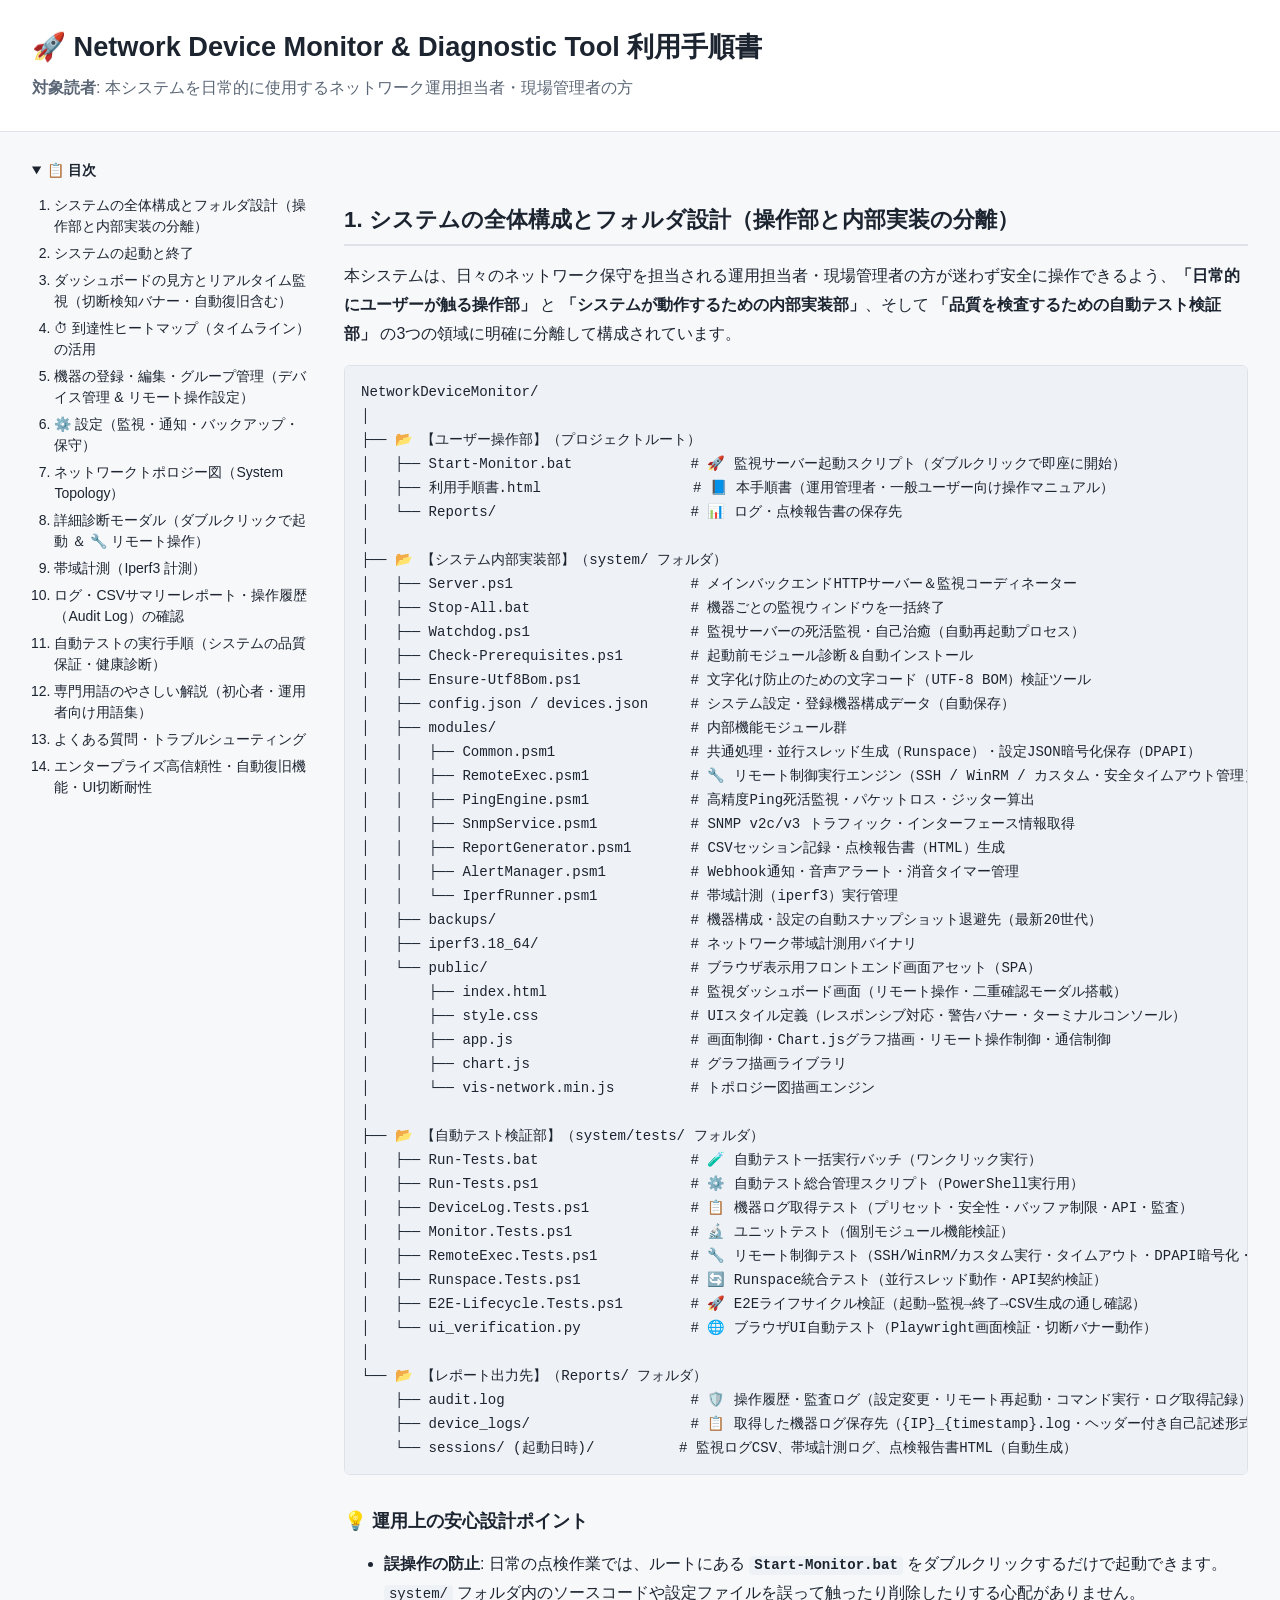
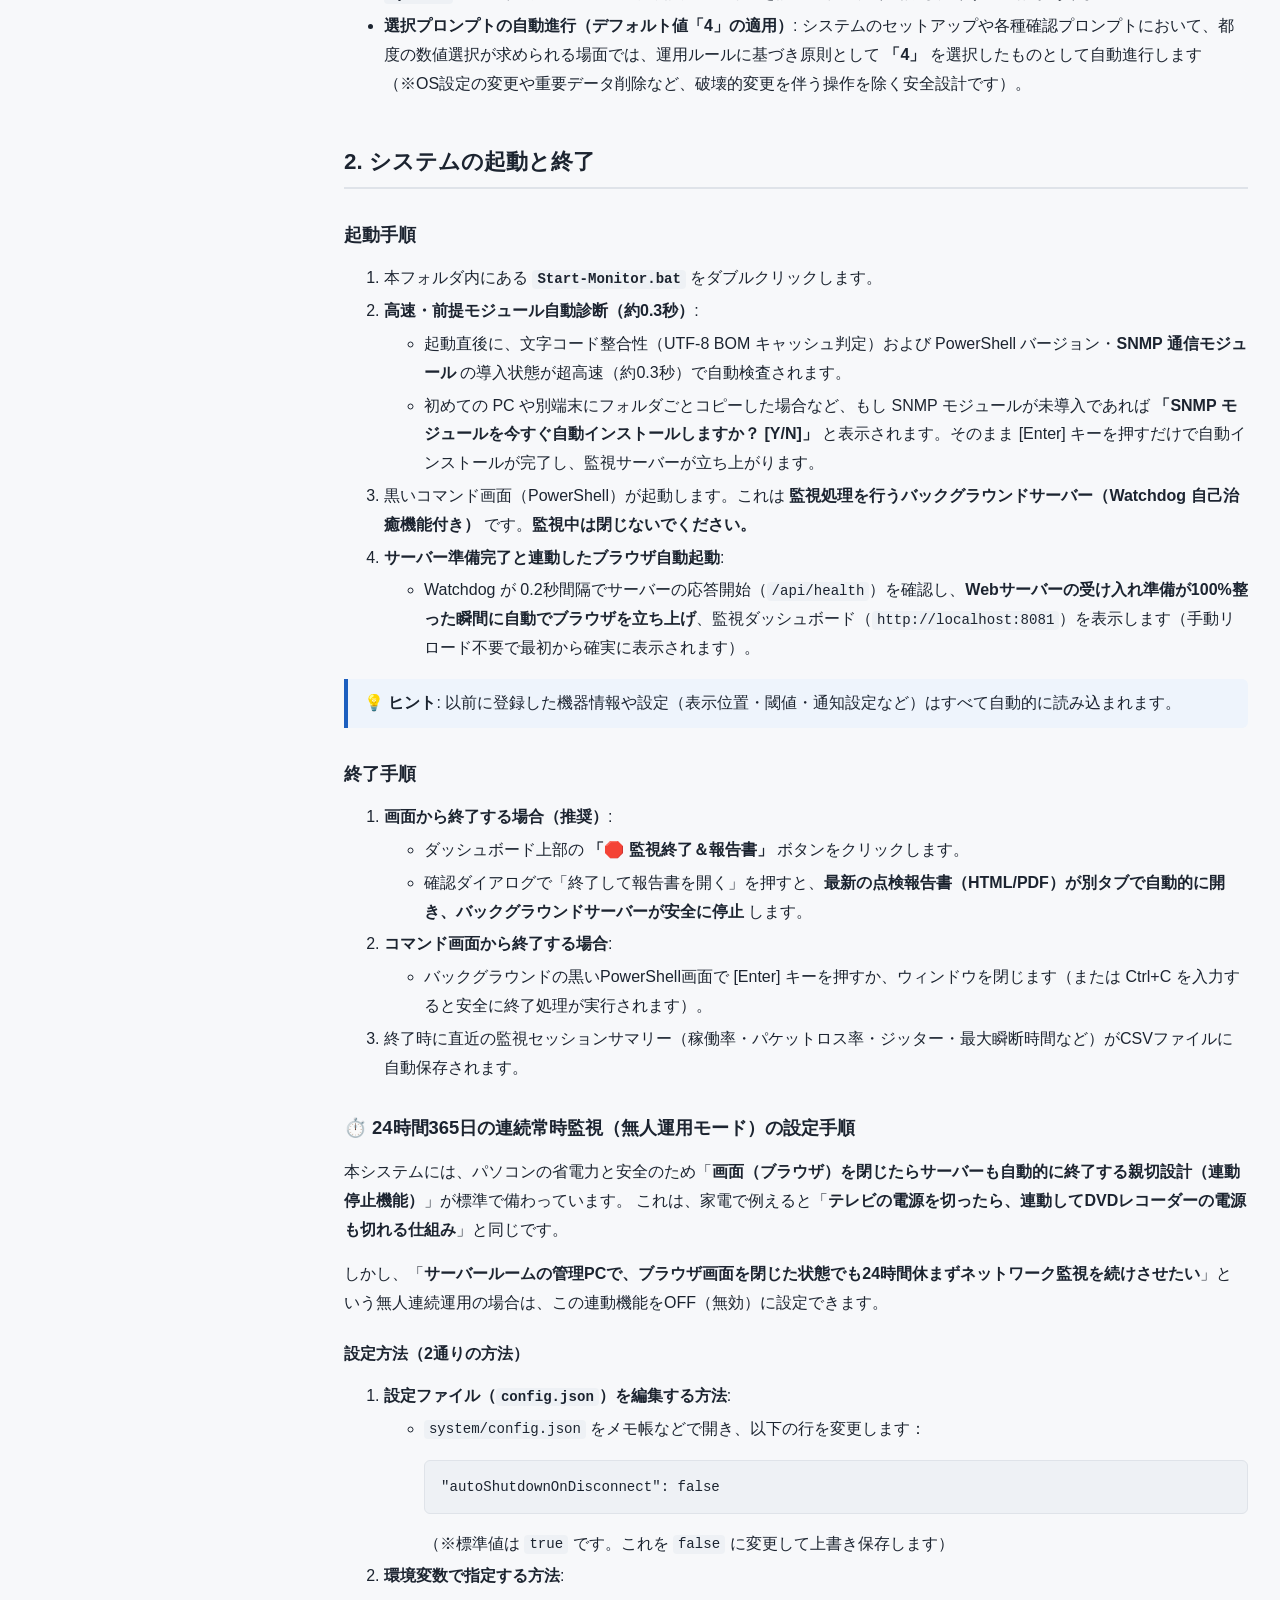
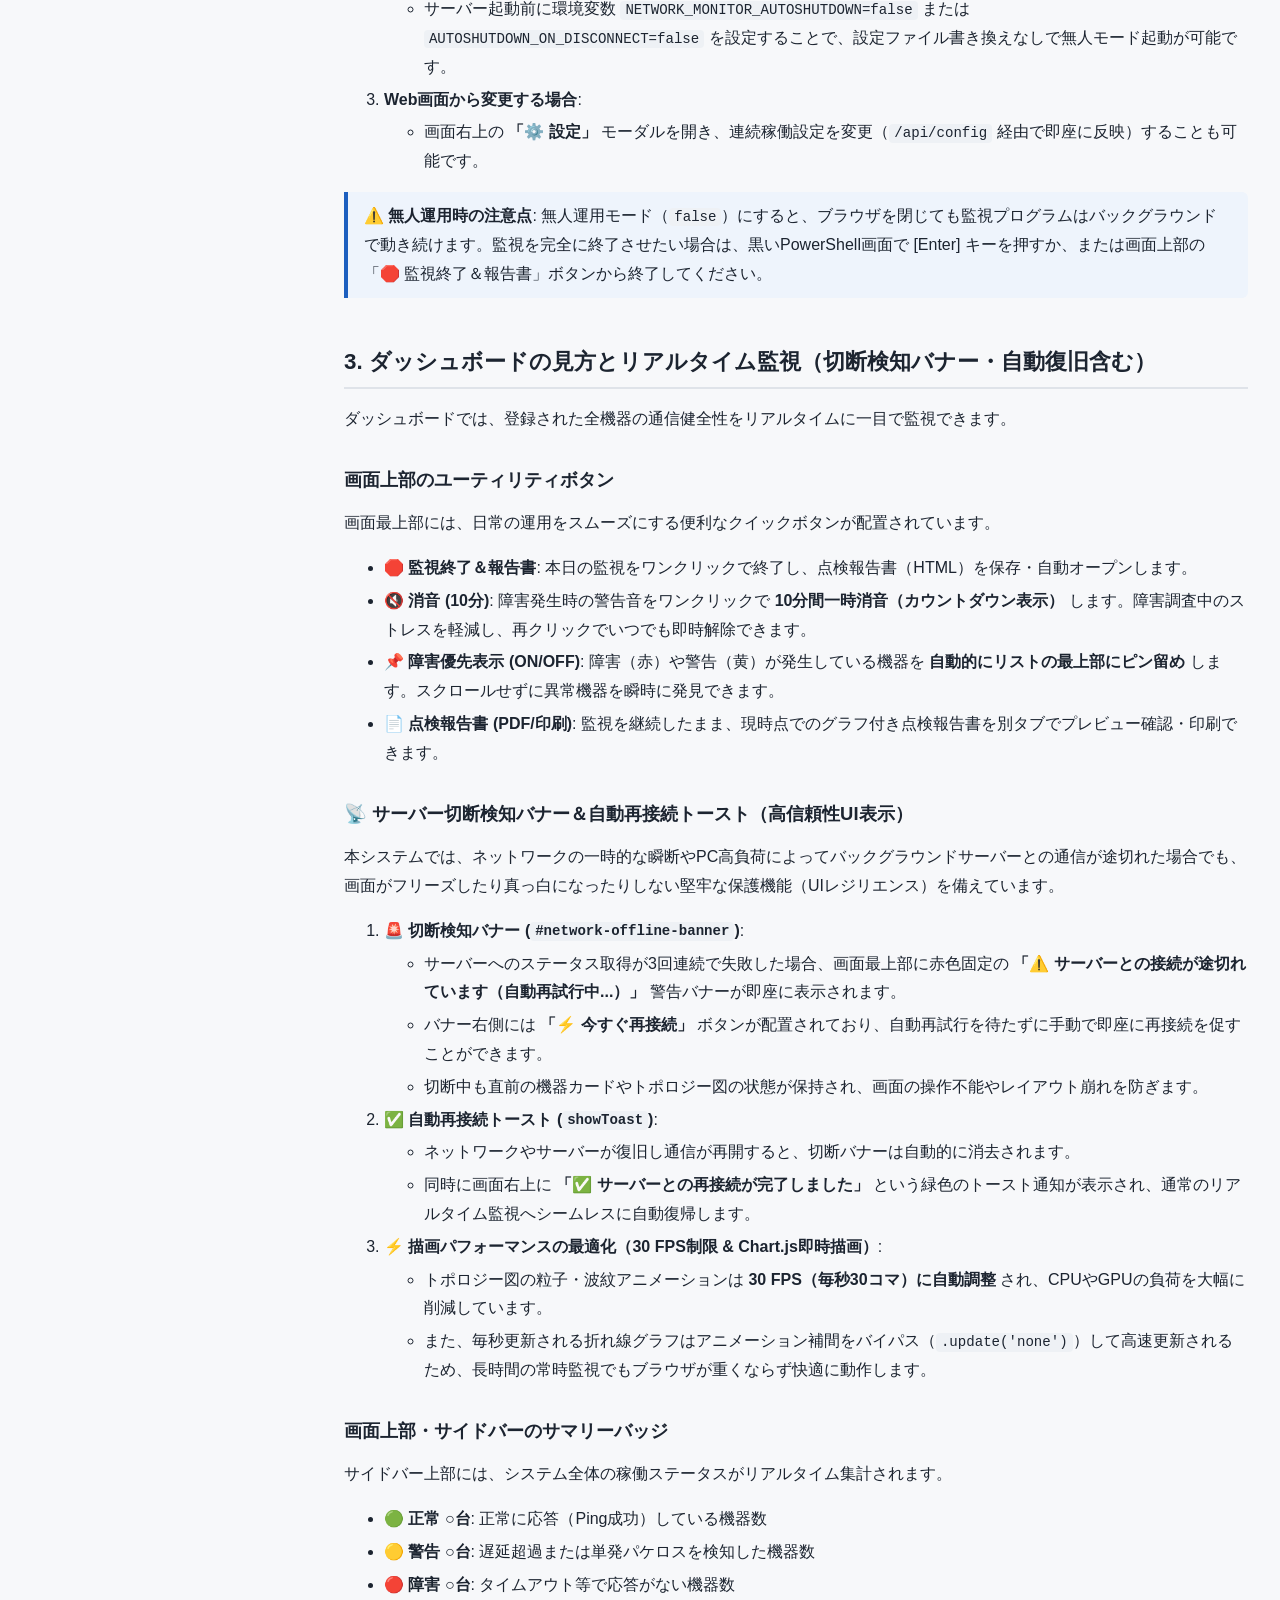
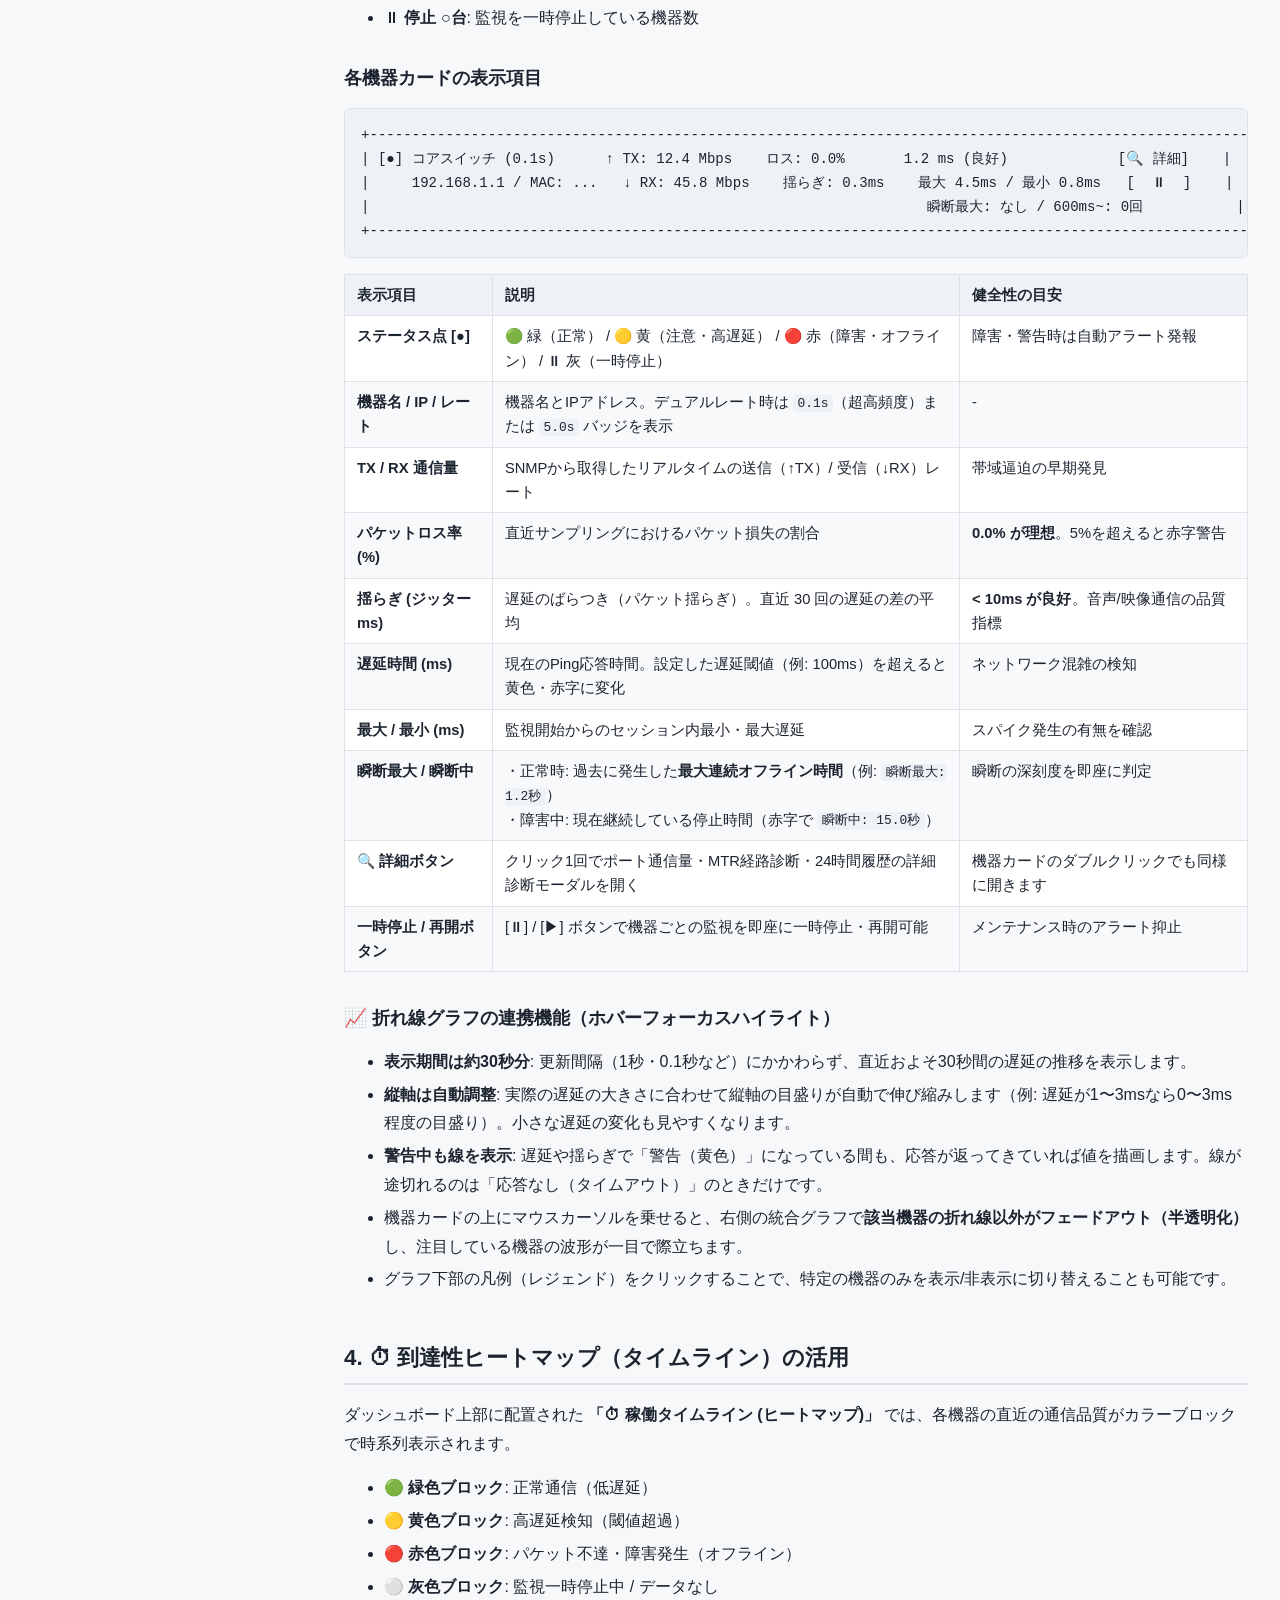
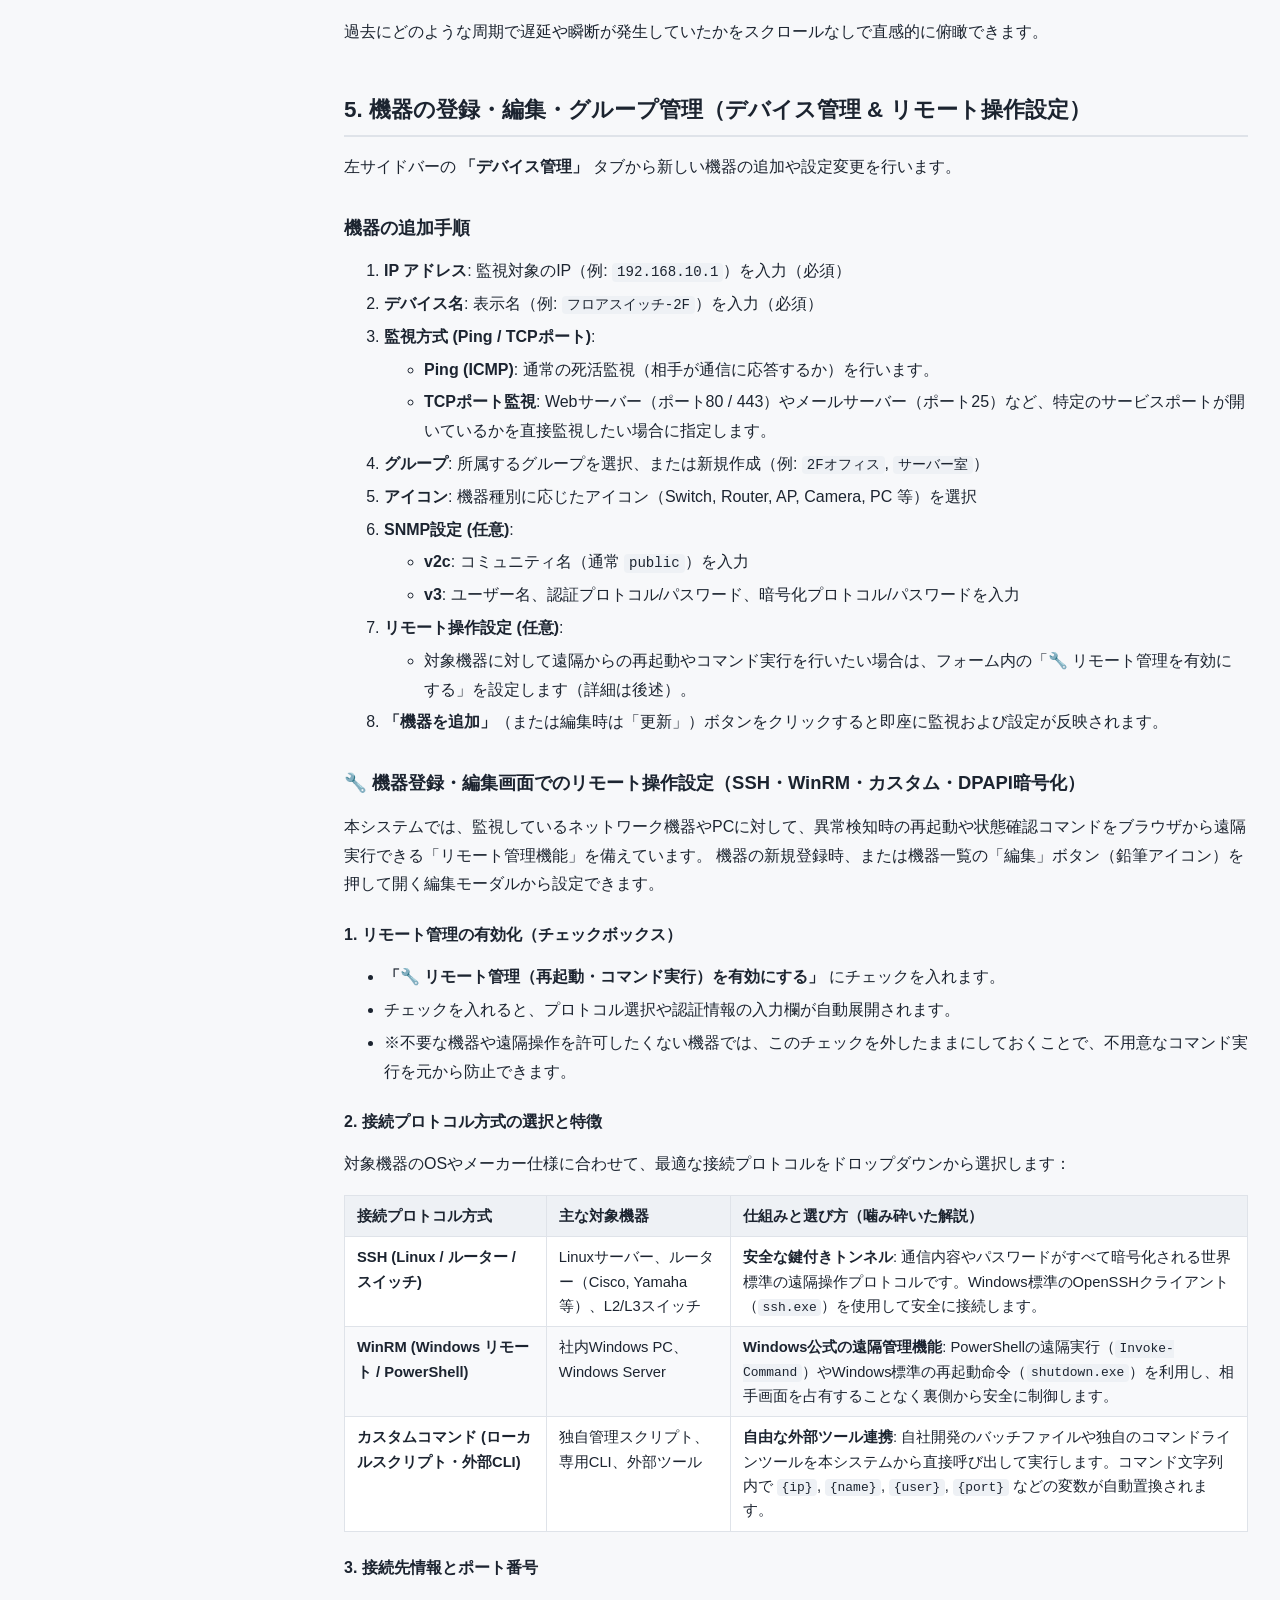
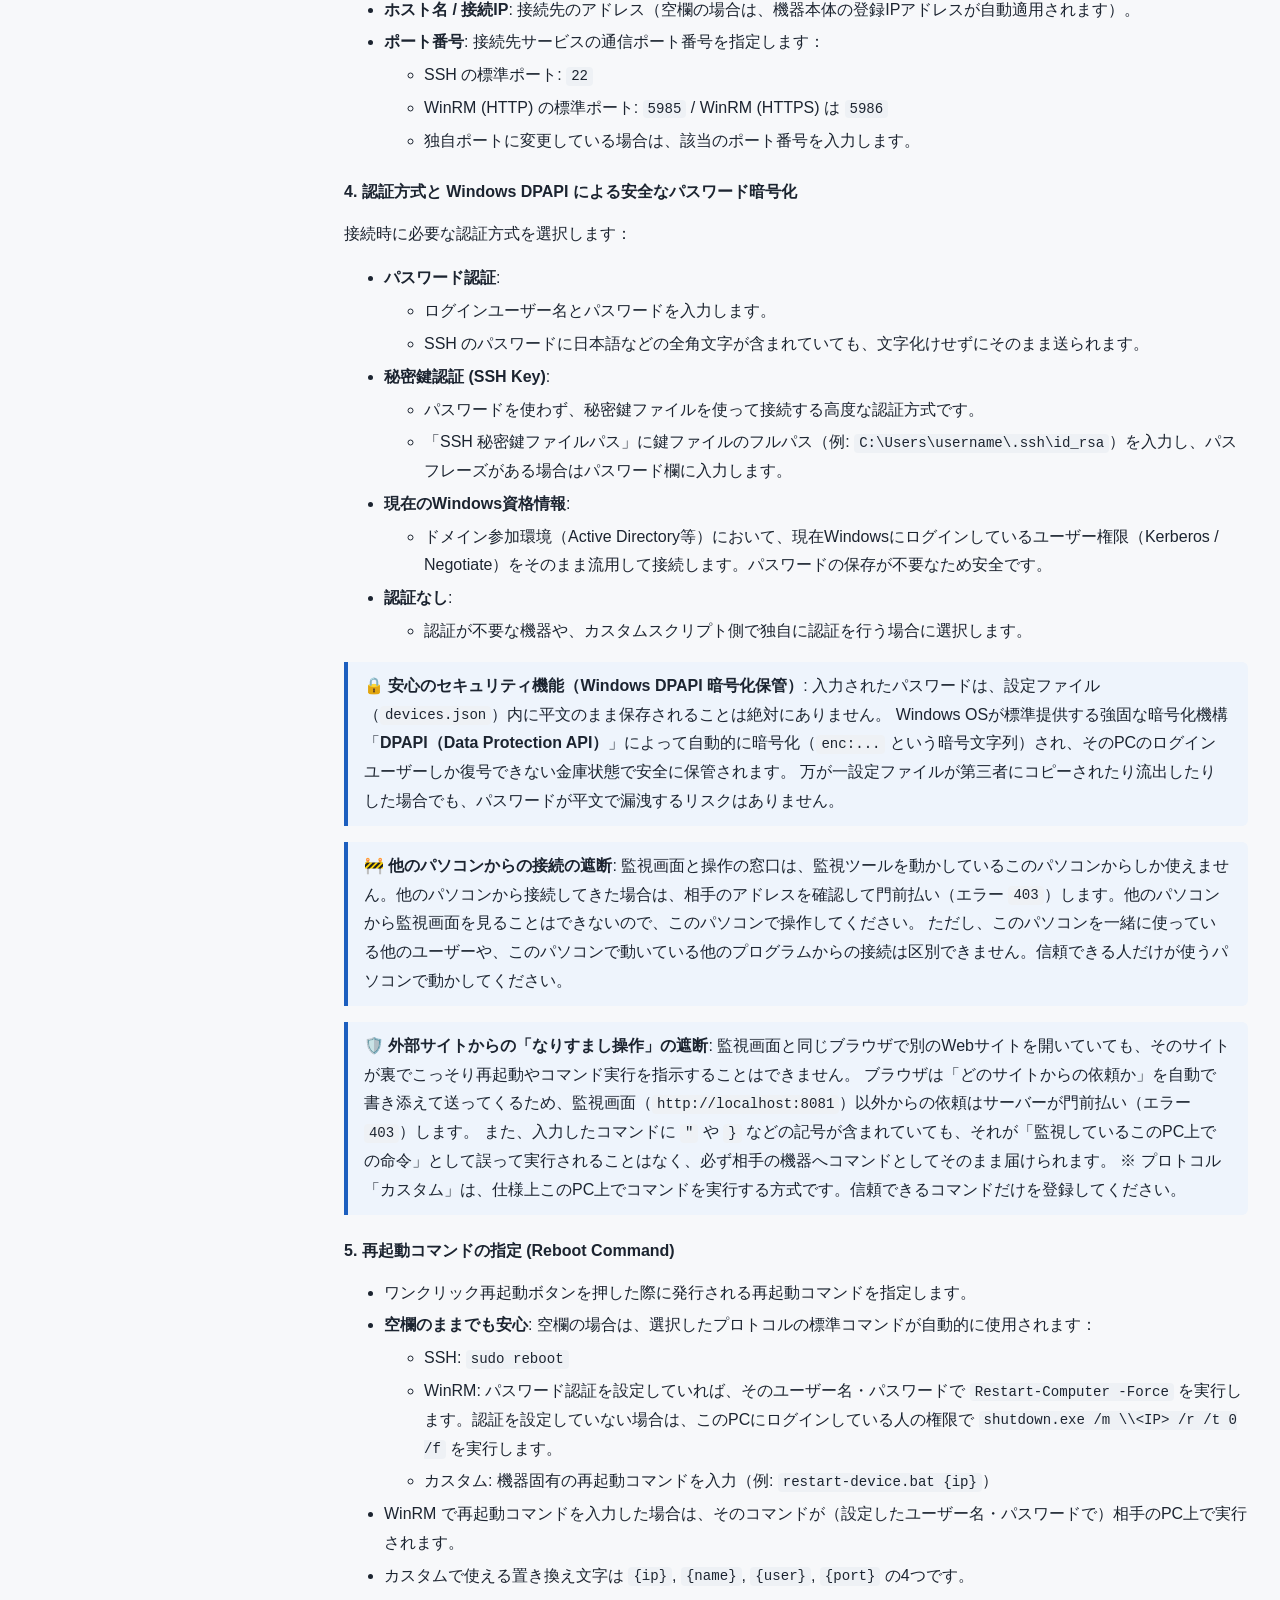
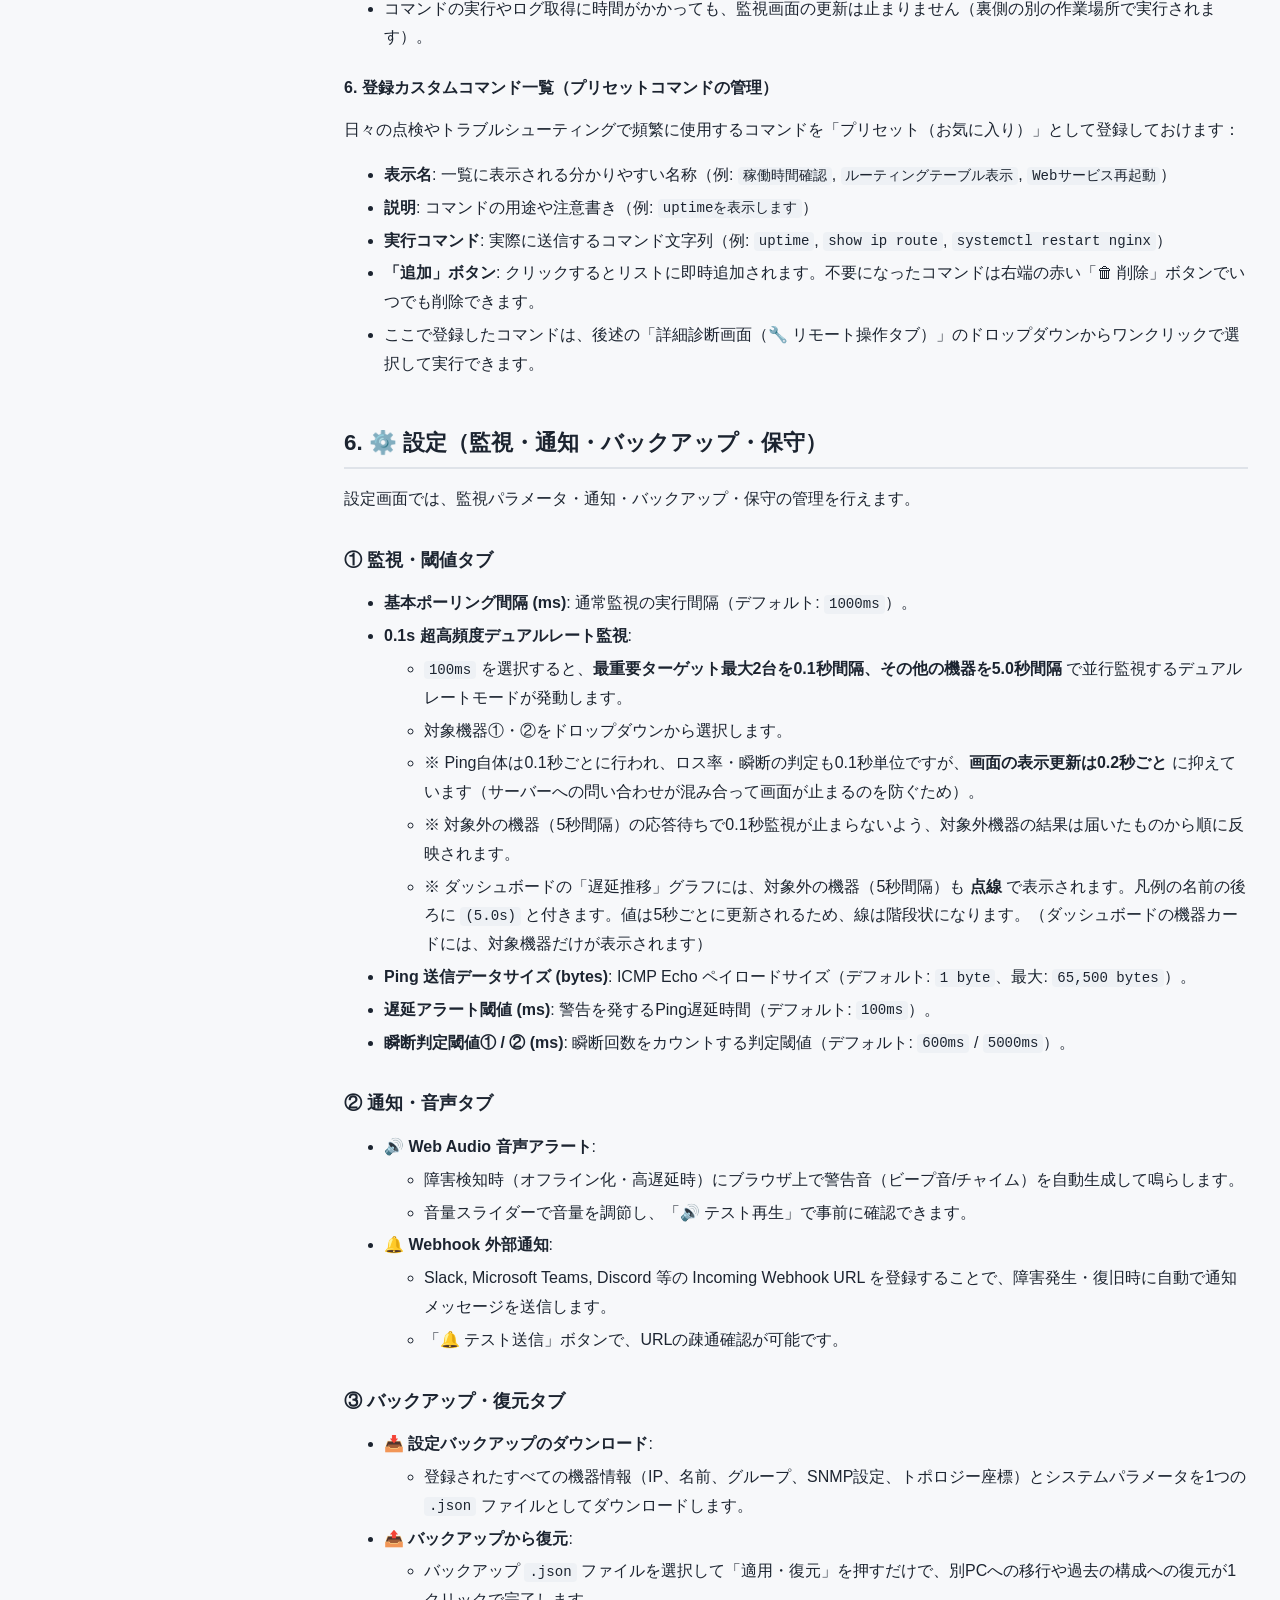
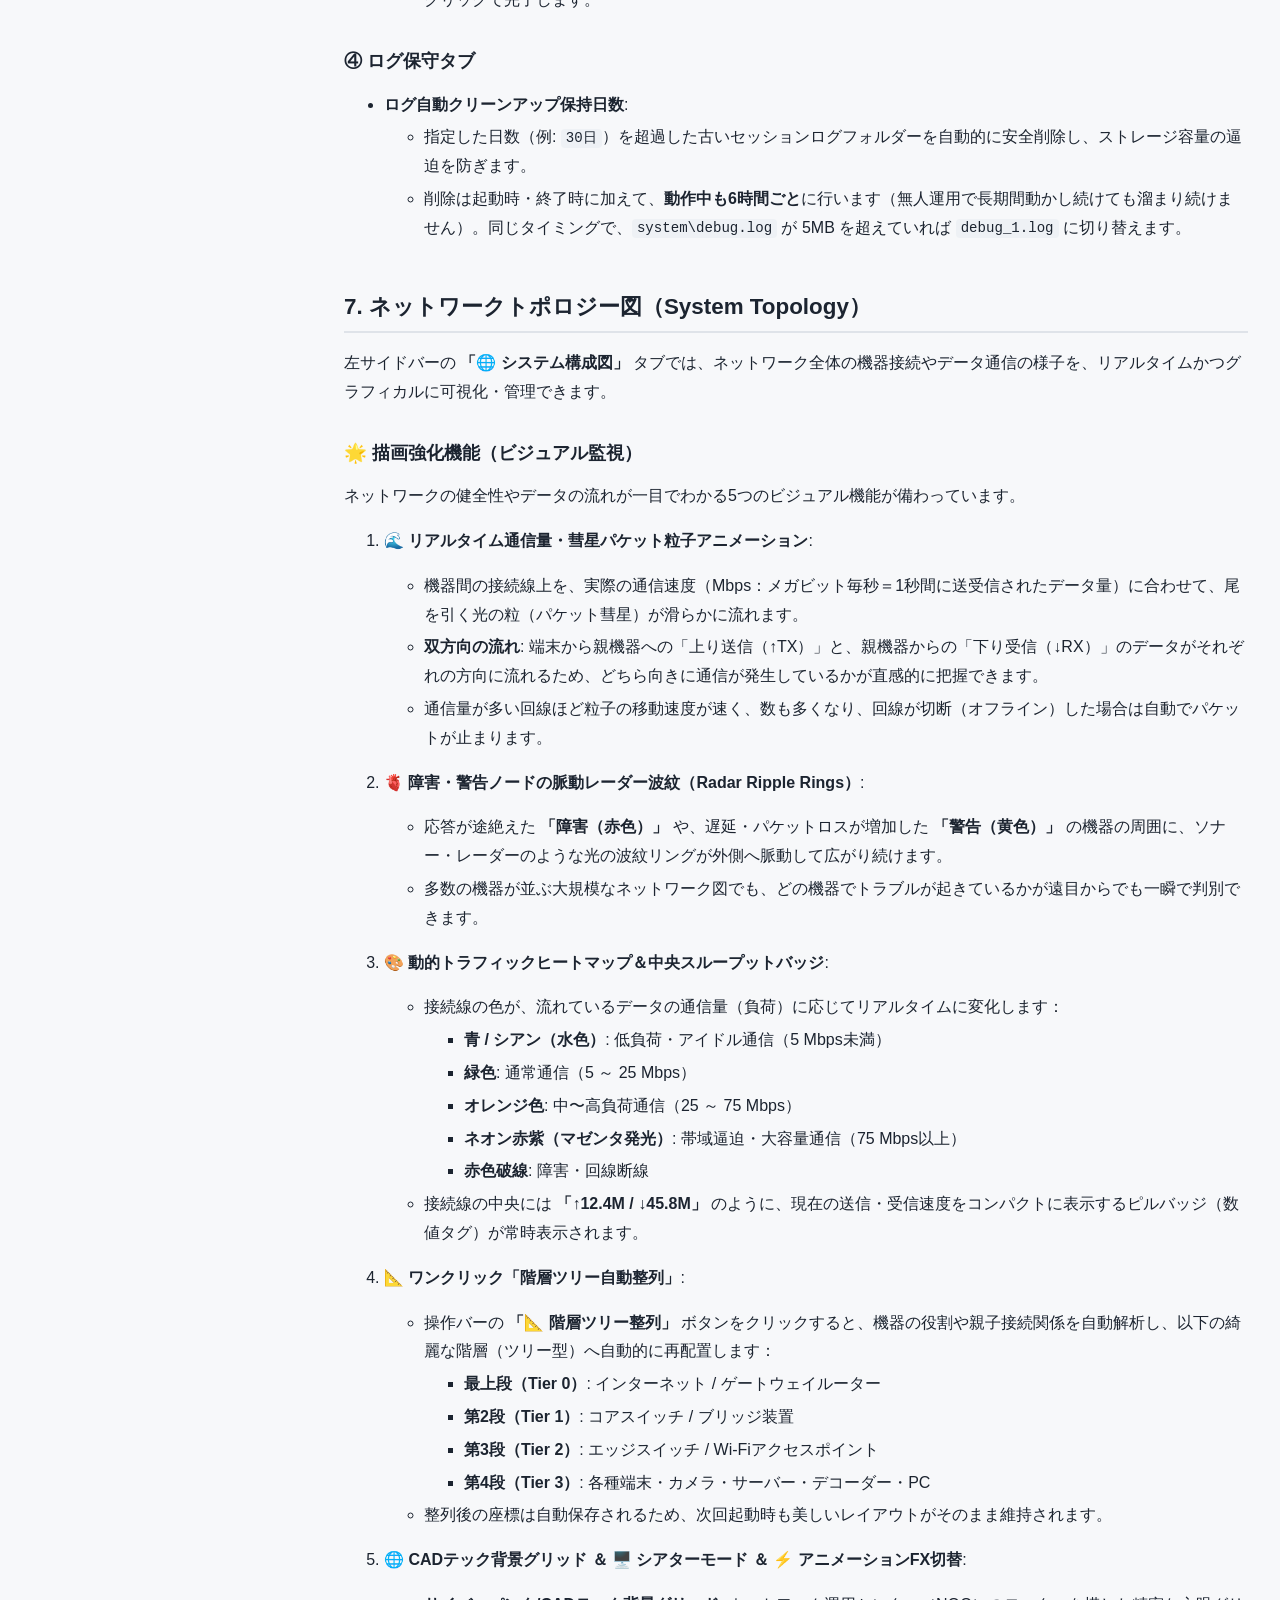
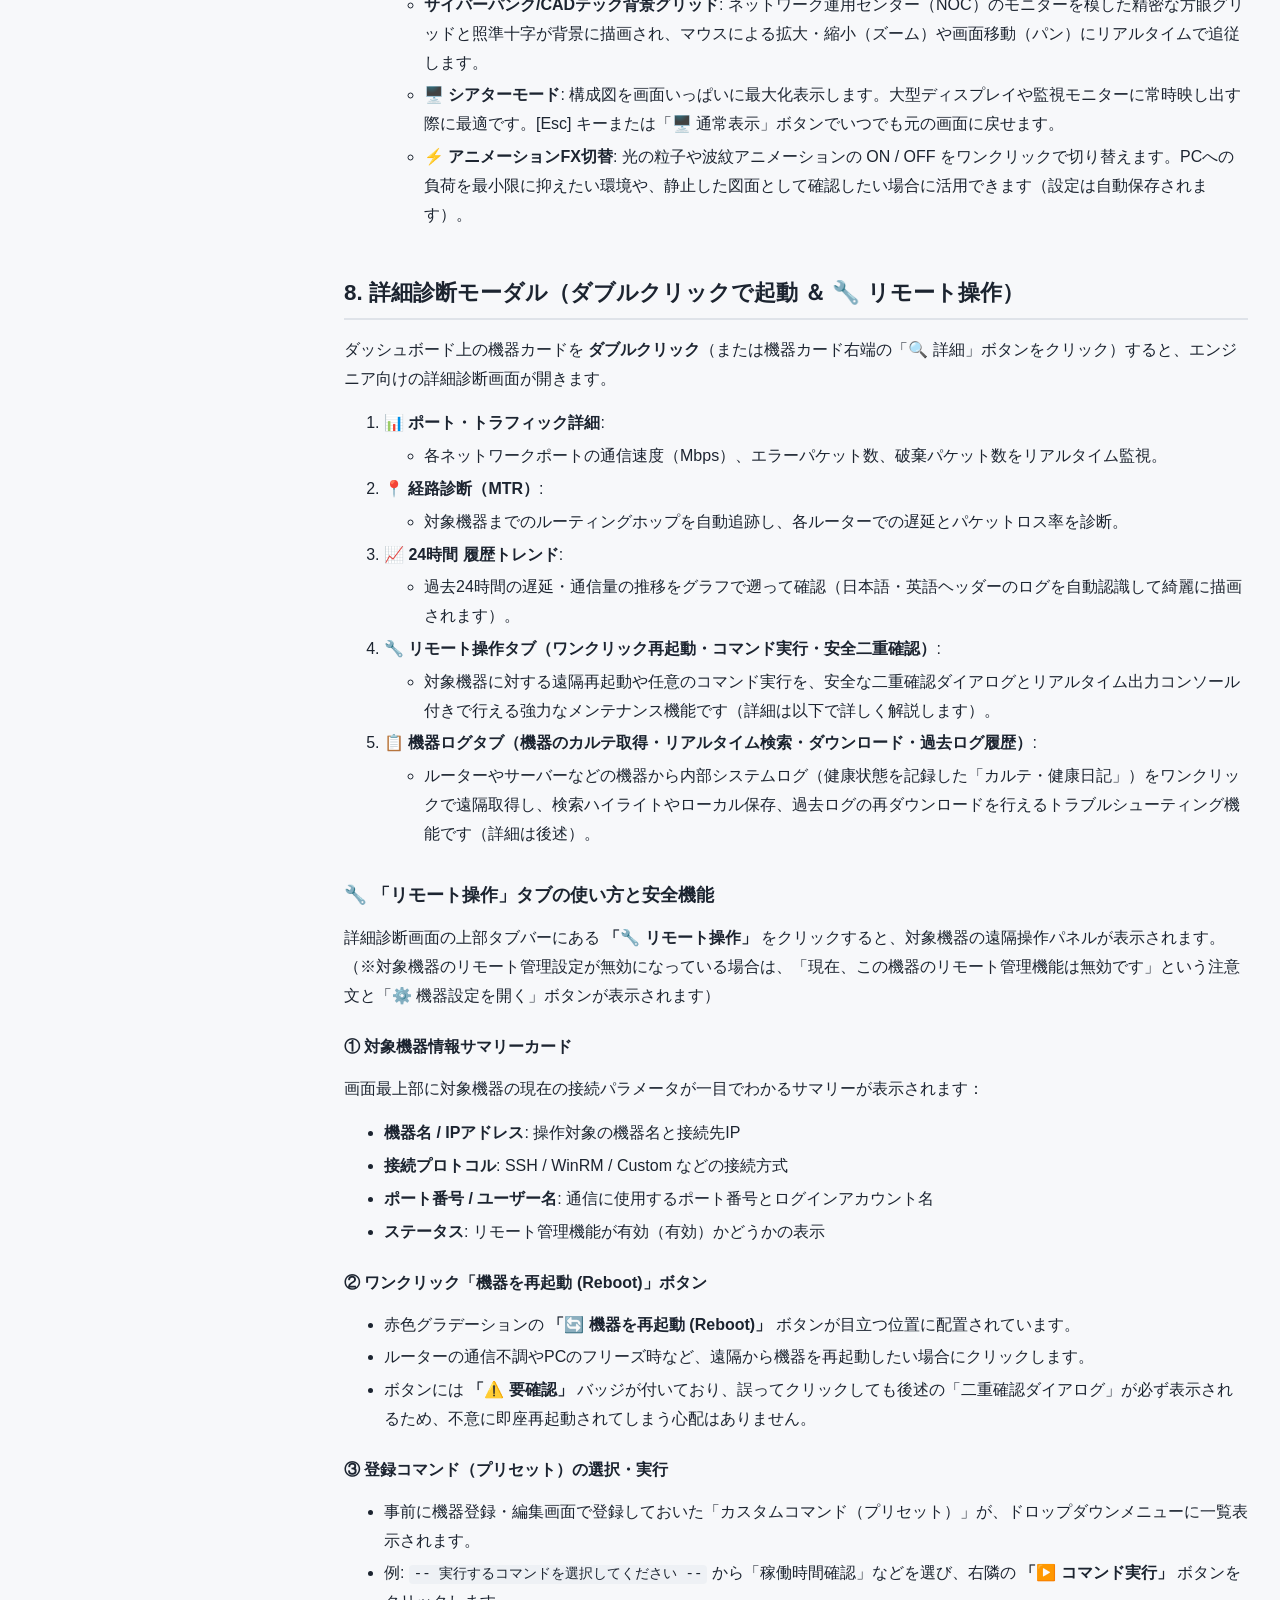
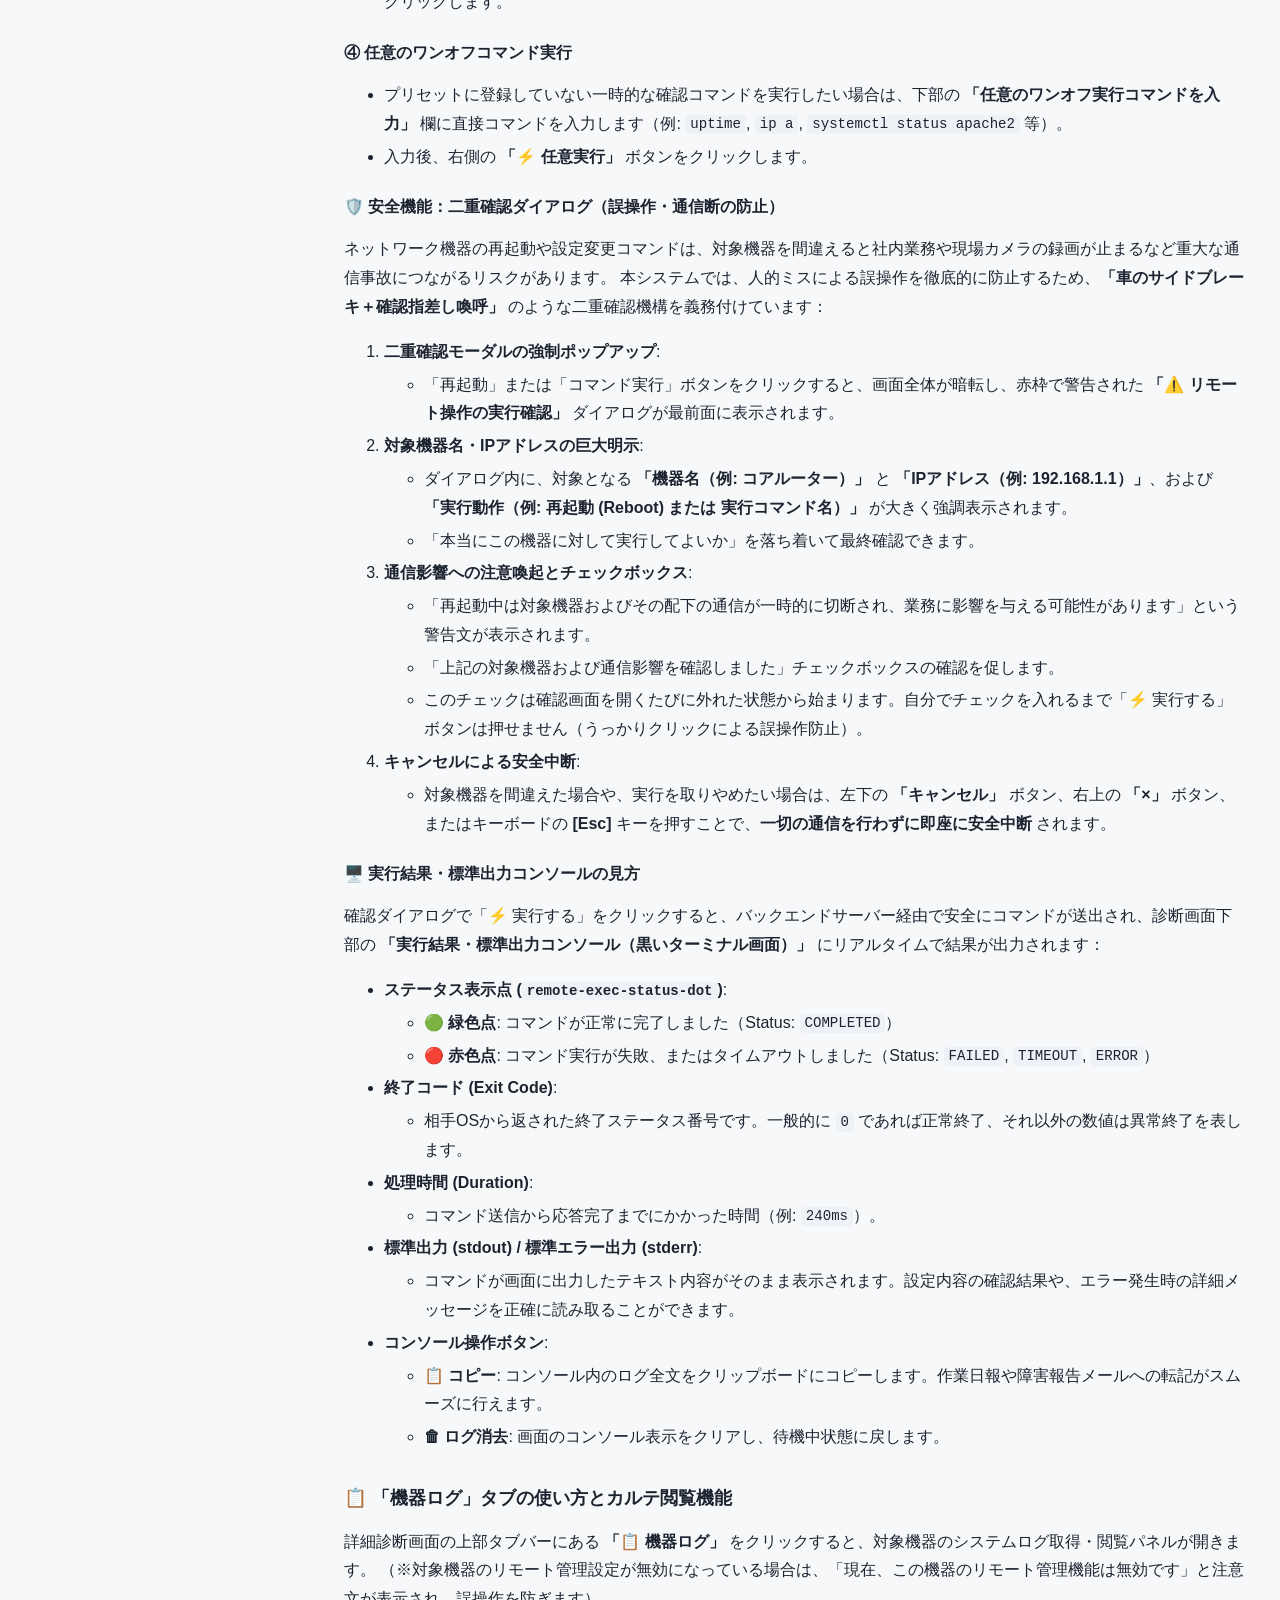
==== commit 8788c9b5: "refactor: Keep only user-facing items in the project root Move the README and license to .github, CL" ====
--- a/利用手順書.html
+++ b/利用手順書.html
@@ -143,11 +143,11 @@
 ├── 📂 【ユーザー操作部】（プロジェクトルート）
 │   ├── Start-Monitor.bat              # 🚀 監視サーバー起動スクリプト（ダブルクリックで即座に開始）
 │   ├── 利用手順書.html                  # 📘 本手順書（運用管理者・一般ユーザー向け操作マニュアル）
-│   ├── README.md                      # 📖 システム概要・仕様・機能一覧ドキュメント
-│   └── LICENSE                        # 📄 ライセンス情報
+│   └── Reports/                       # 📊 ログ・点検報告書の保存先
 │
 ├── 📂 【システム内部実装部】（system/ フォルダ）
 │   ├── Server.ps1                     # メインバックエンドHTTPサーバー＆監視コーディネーター
+│   ├── Stop-All.bat                   # 機器ごとの監視ウィンドウを一括終了
 │   ├── Watchdog.ps1                   # 監視サーバーの死活監視・自己治癒（自動再起動プロセス）
 │   ├── Check-Prerequisites.ps1        # 起動前モジュール診断＆自動インストール
 │   ├── Ensure-Utf8Bom.ps1             # 文字化け防止のための文字コード（UTF-8 BOM）検証ツール
@@ -855,7 +855,9 @@
 <ul>
 <li>カスタムオプションに <code>-u</code>（UDP）を指定すると、相手側（サーバー側）のログも計測の終わりにこのパソコンへ届くので、相手の機器まで取りに行く必要がありません。TCP の計測では取得しません。</li>
 <li>相手側のログは画面には表示しません。<strong>「💾 サーバー側ログ」</strong> ボタンでダウンロードできます。ファイルは <code>Reports/&lt;起動日時&gt;/remote_iperf_&lt;IPアドレス&gt;.log</code> にも保存されます。ボタンで取得できるのは今回の起動分だけで、再起動の前の分はこのファイルを開いてください。</li>
-<li>計測中にブラウザを閉じても、計測とログの取得が終わるまでツールは動き続け、そのあとで終了します。ただし「監視終了＆報告書」ボタンや Enter キーで終了すると、完了を待たずに止まります。</li>
+<li>計測中にブラウザを閉じても、計測とログの取得が終わるまでツールは動き続け、そのあとで終了します。</li>
+<li>UDP の計測中に「監視終了＆報告書」ボタンを押すと、計測の完了を待ち、相手側のログを自動でダウンロードしてから終了します（ファイルにも保存されます）。</li>
+<li>UDP の計測中に Enter キーを押したときも、完了を待ってログをファイルに保存してから終了します。急いで止めるときは、もう一度 Enter キーを押してください（相手側のログは保存されません）。</li>
 <li>回線が切れるなどで計測が正常に終わらなかったときは、相手側のログを受け取れないことがあります。</li>
 </ul>
 </blockquote>
@@ -1338,7 +1340,7 @@
 </tr>
 <tr>
 <td align="left"><strong>機器ごとの監視ウィンドウ（Launcher.ps1）をまとめて閉じたい</strong></td>
-<td align="left">プロジェクト直下の <code>Stop-All.bat</code> をダブルクリックします。各ウィンドウが結果を保存してから自動で閉じます。メインの監視画面には影響しません。</td>
+<td align="left"><code>system</code> フォルダの <code>Stop-All.bat</code> をダブルクリックします。各ウィンドウが結果を保存してから自動で閉じます。メインの監視画面には影響しません。</td>
 </tr>
 <tr>
 <td align="left"><strong>音声アラートが鳴らない</strong></td>
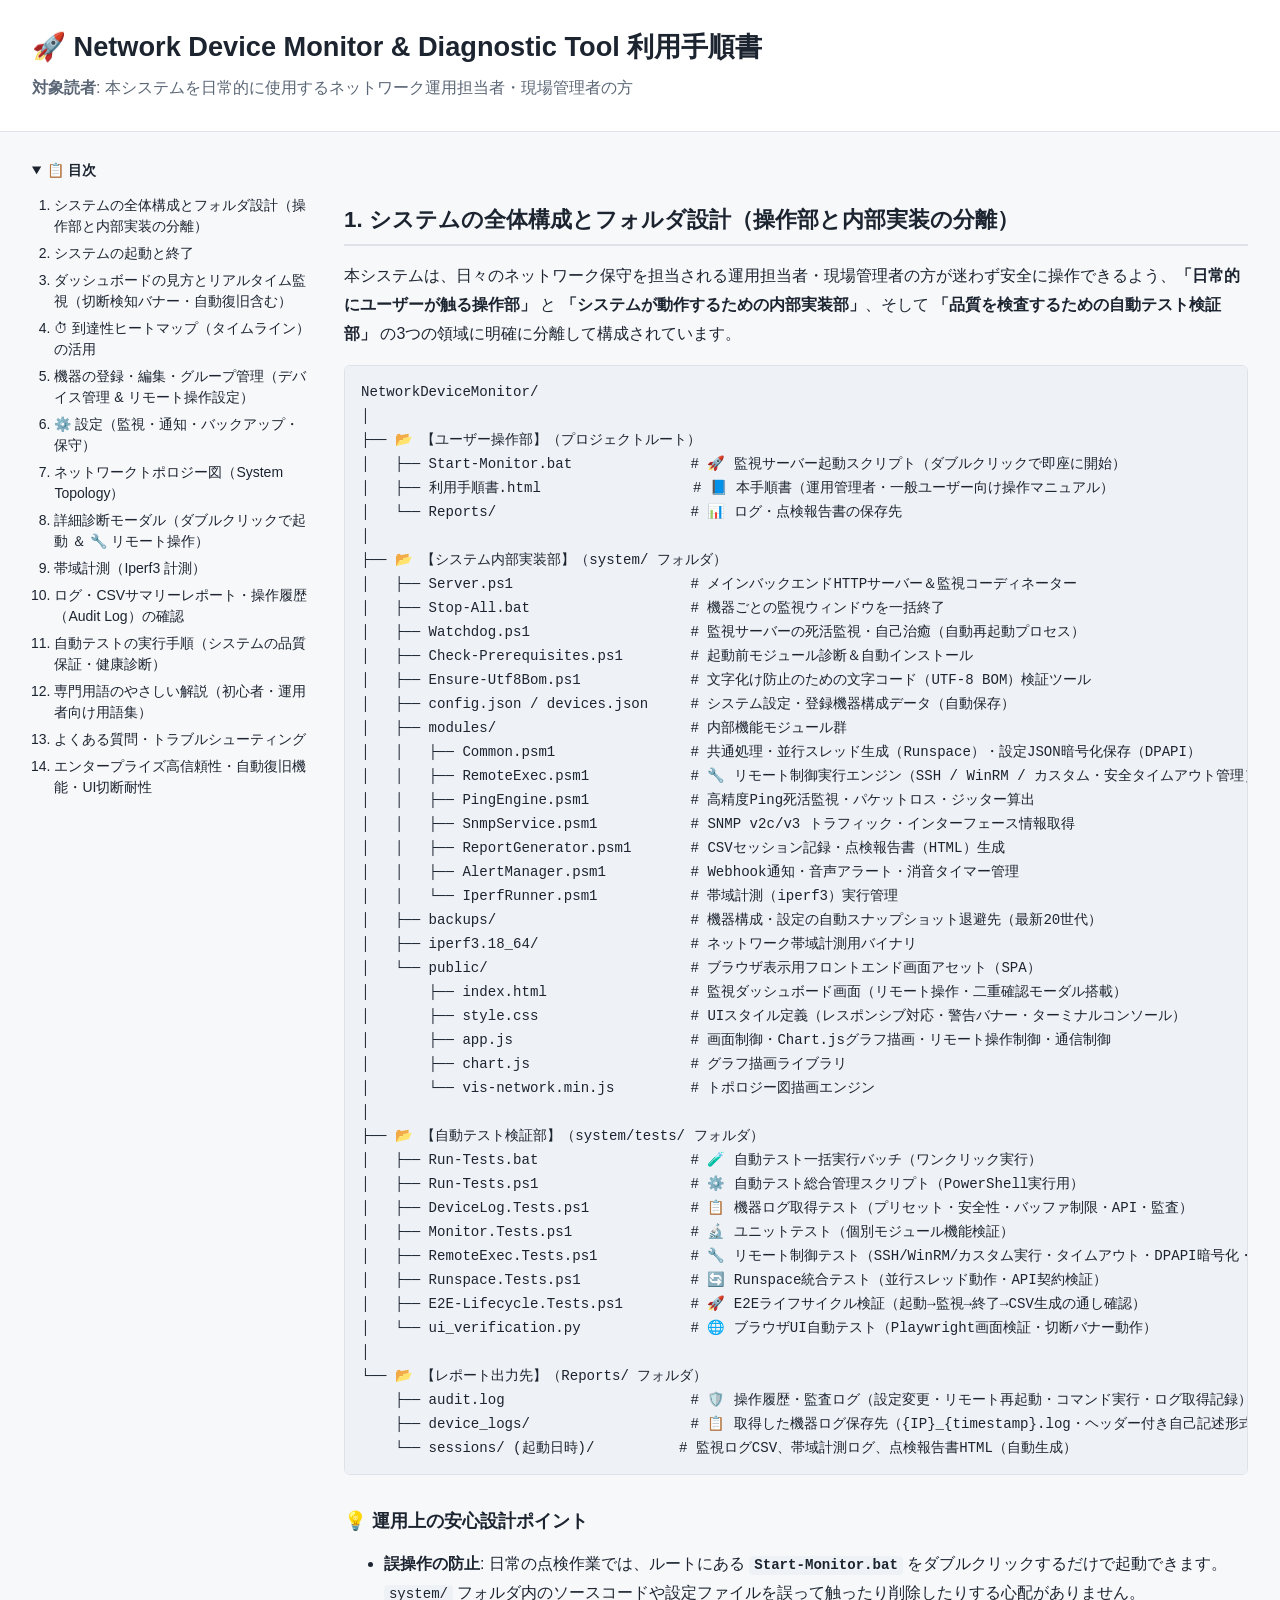
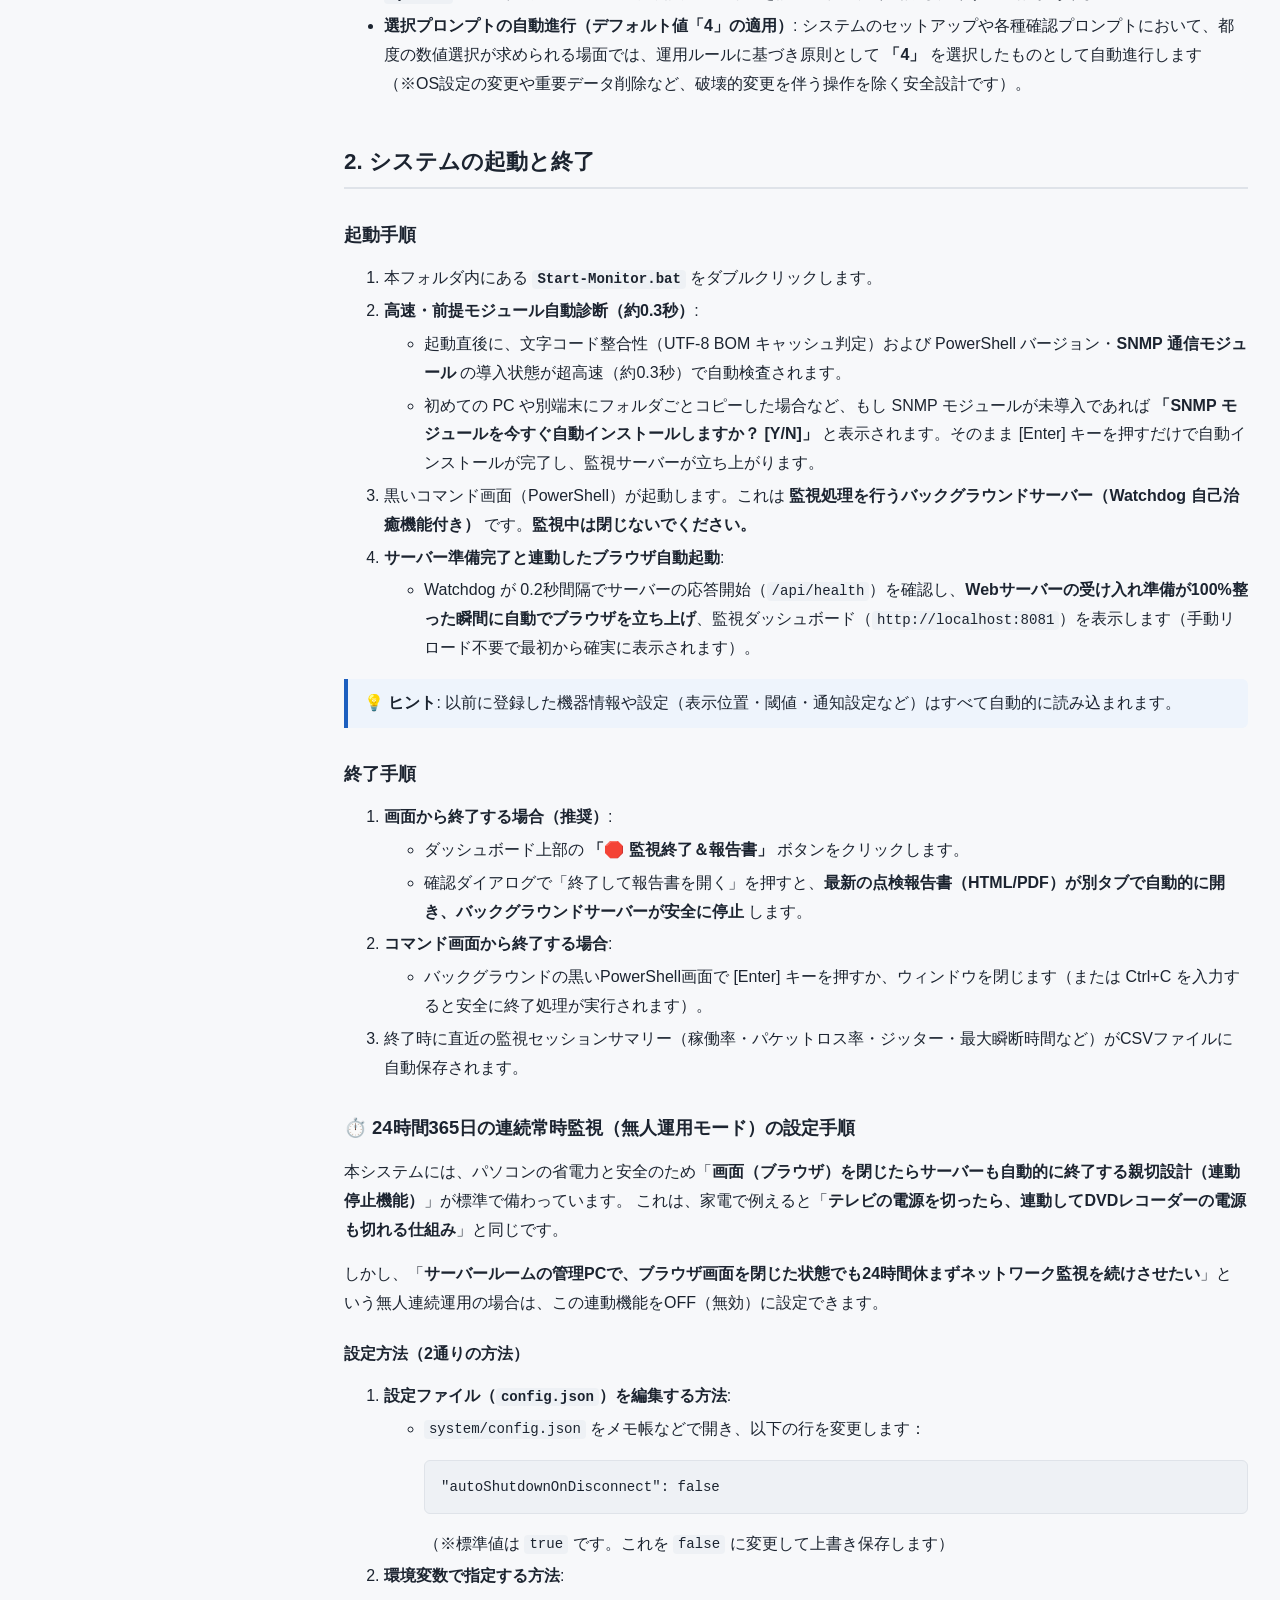
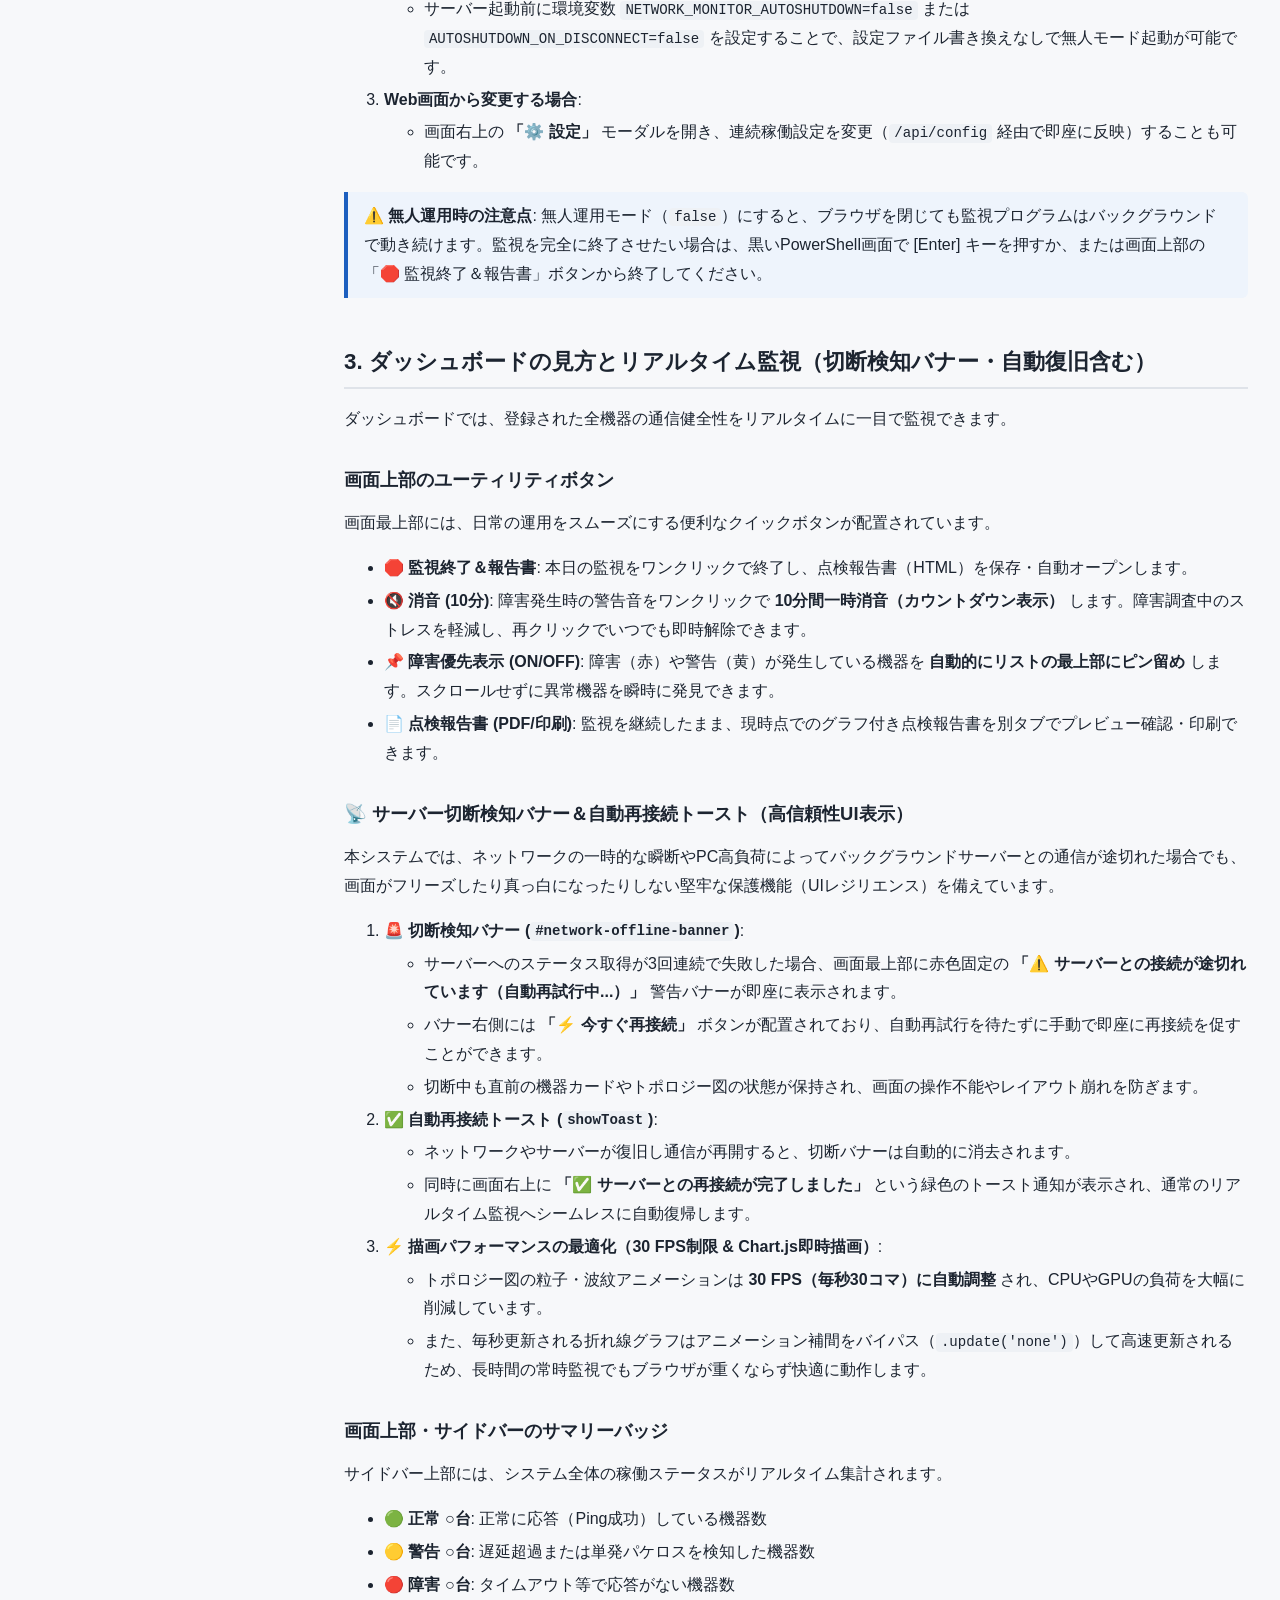
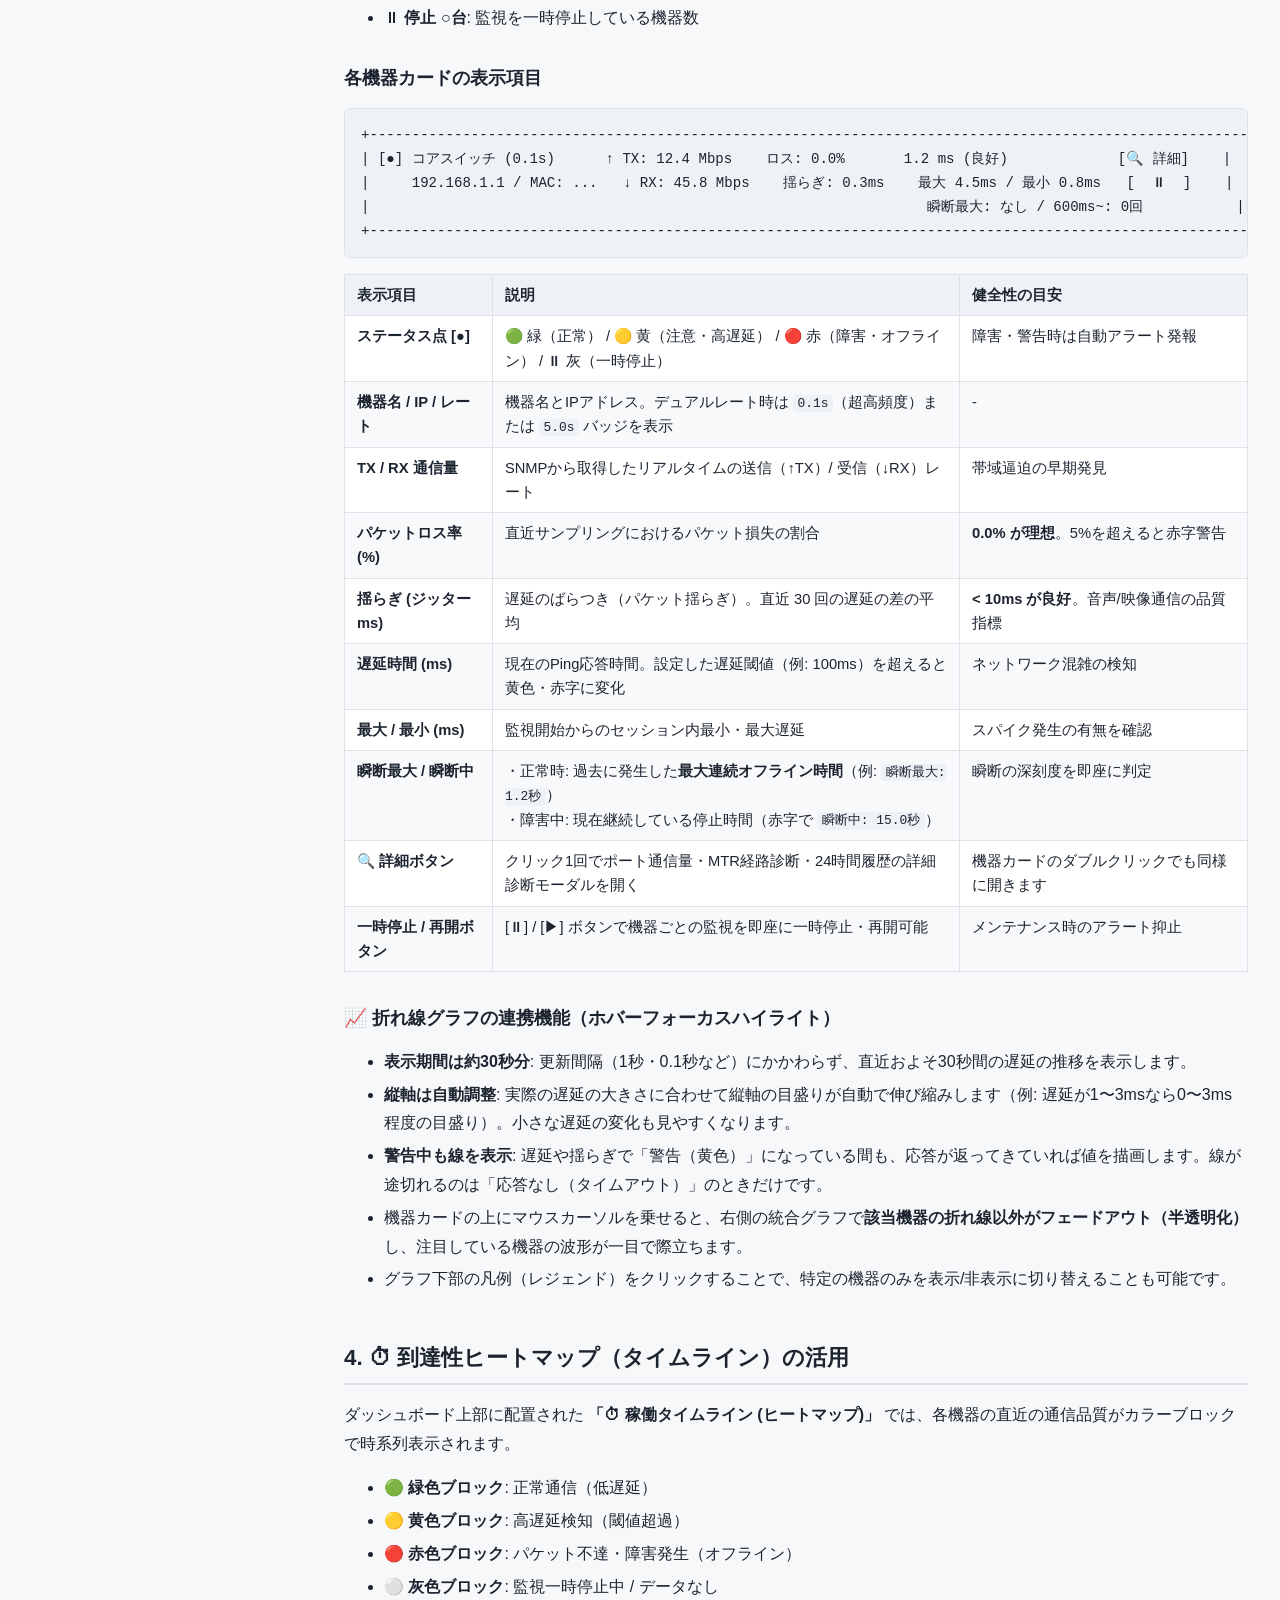
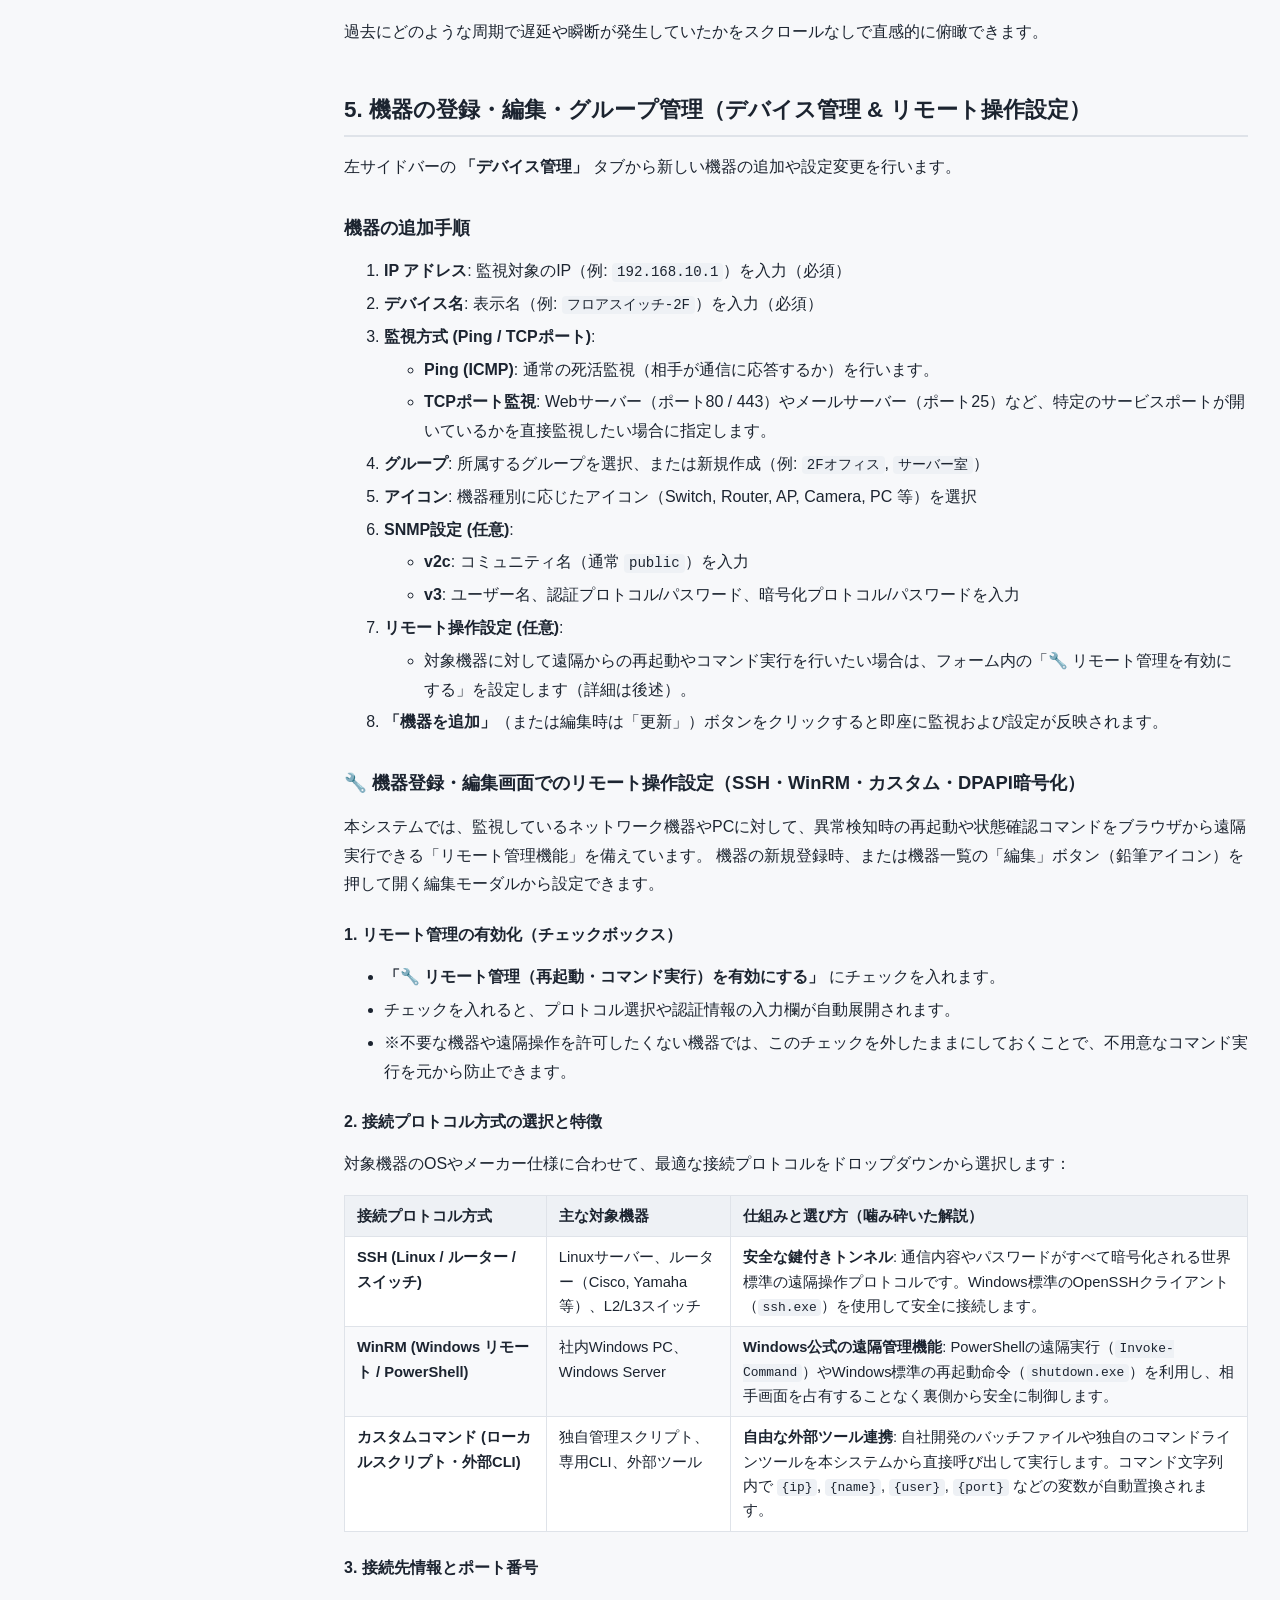
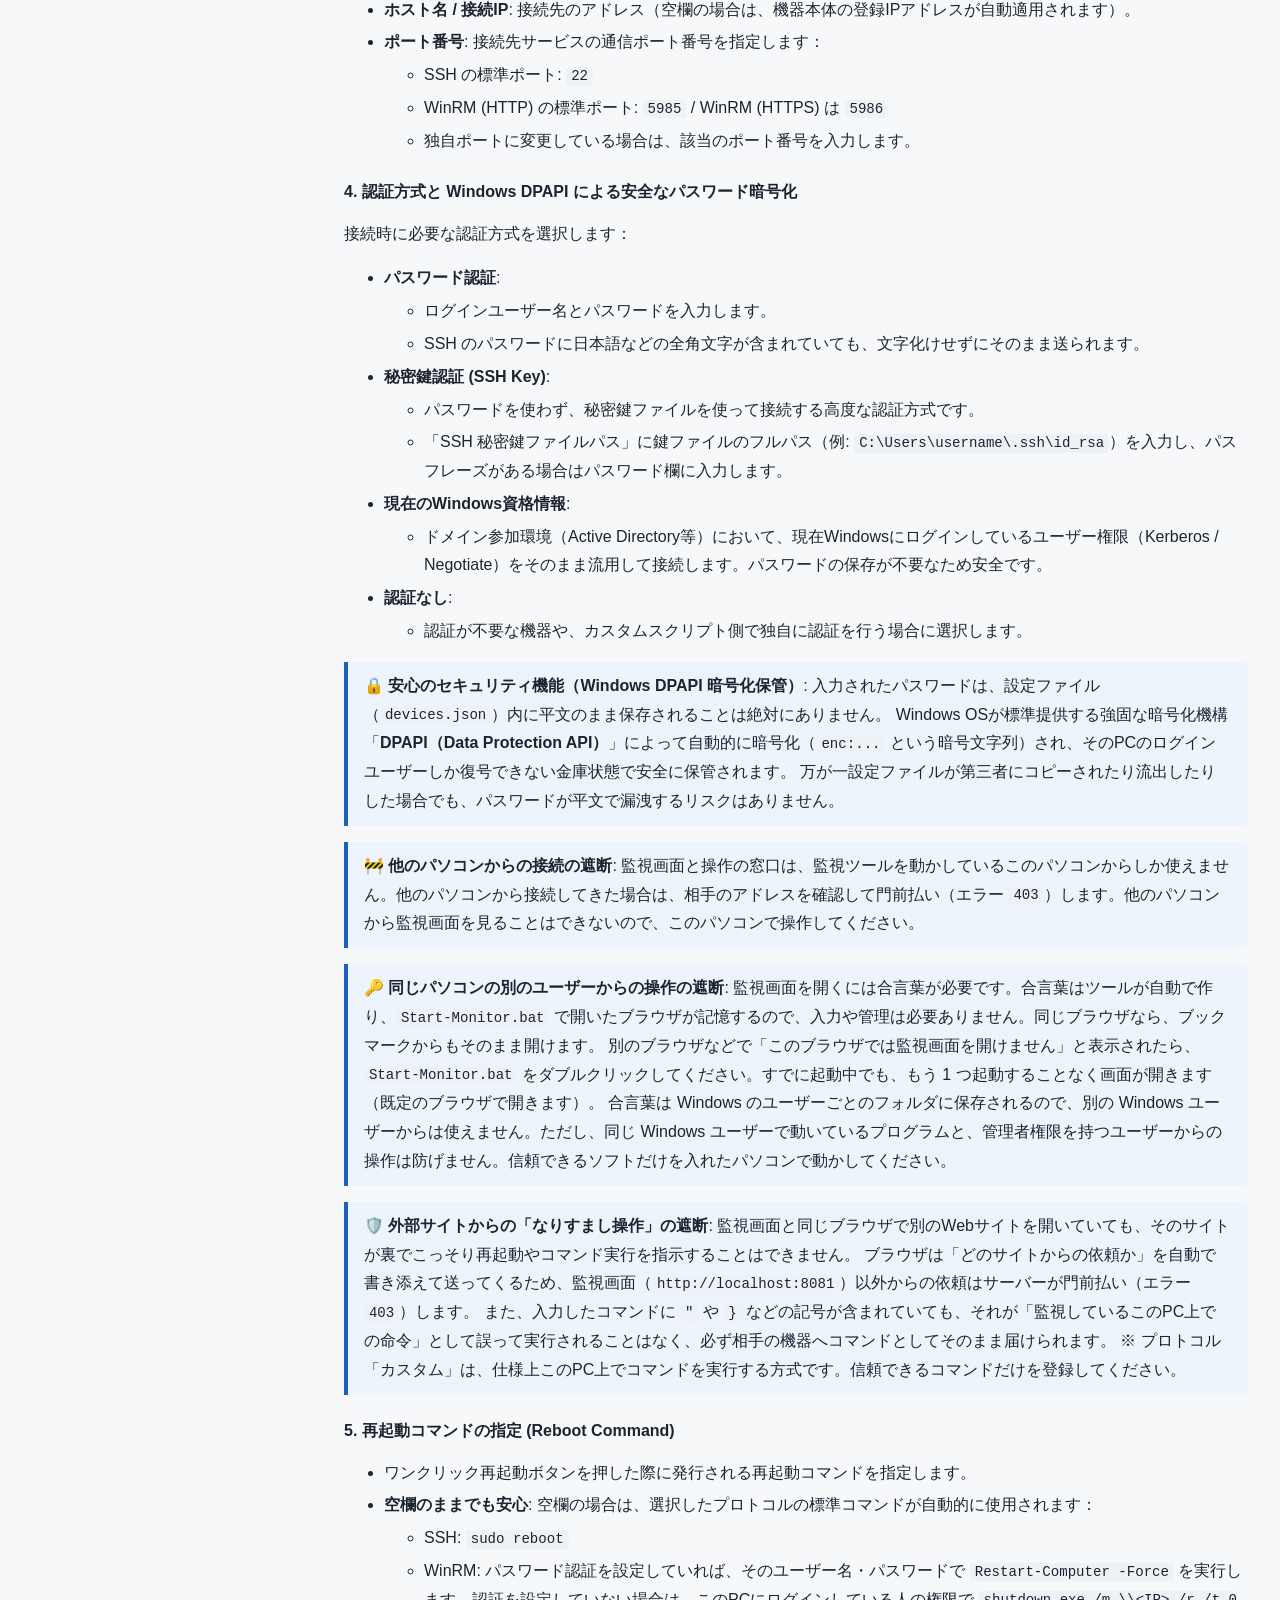
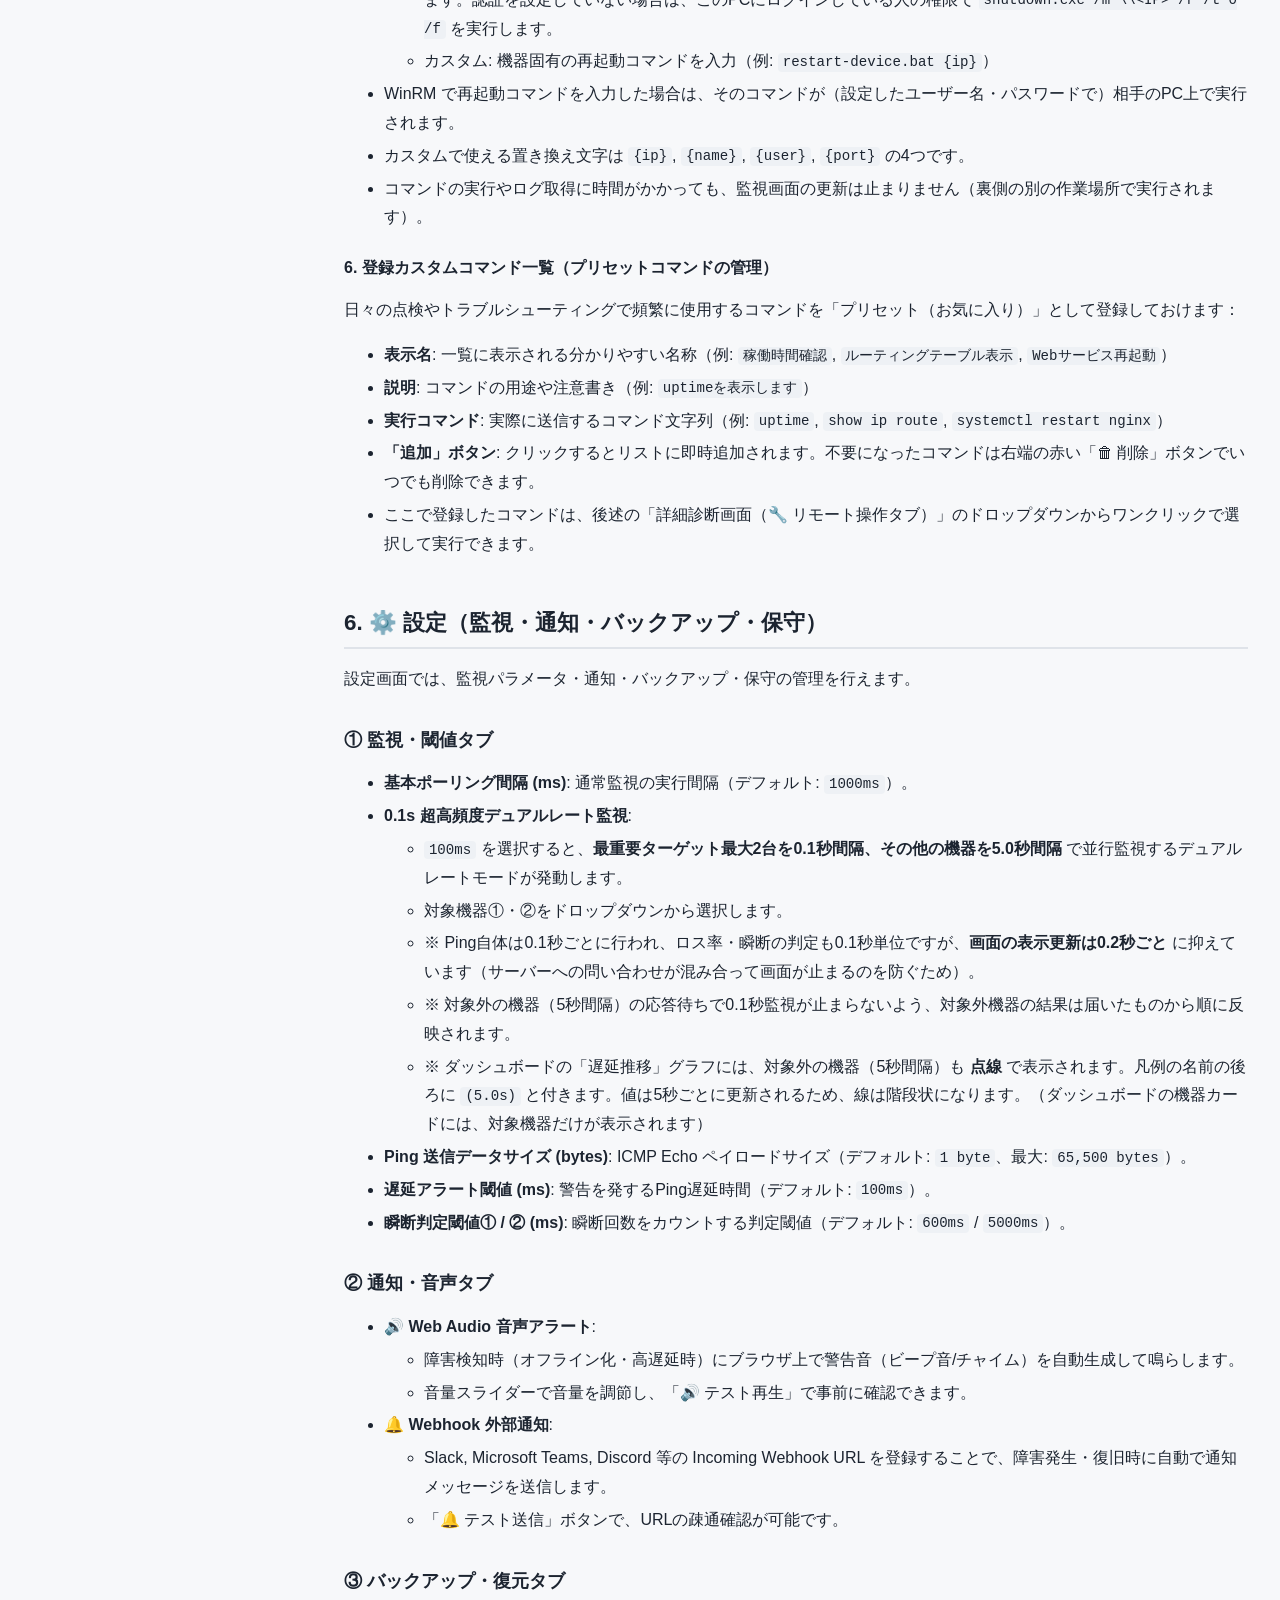
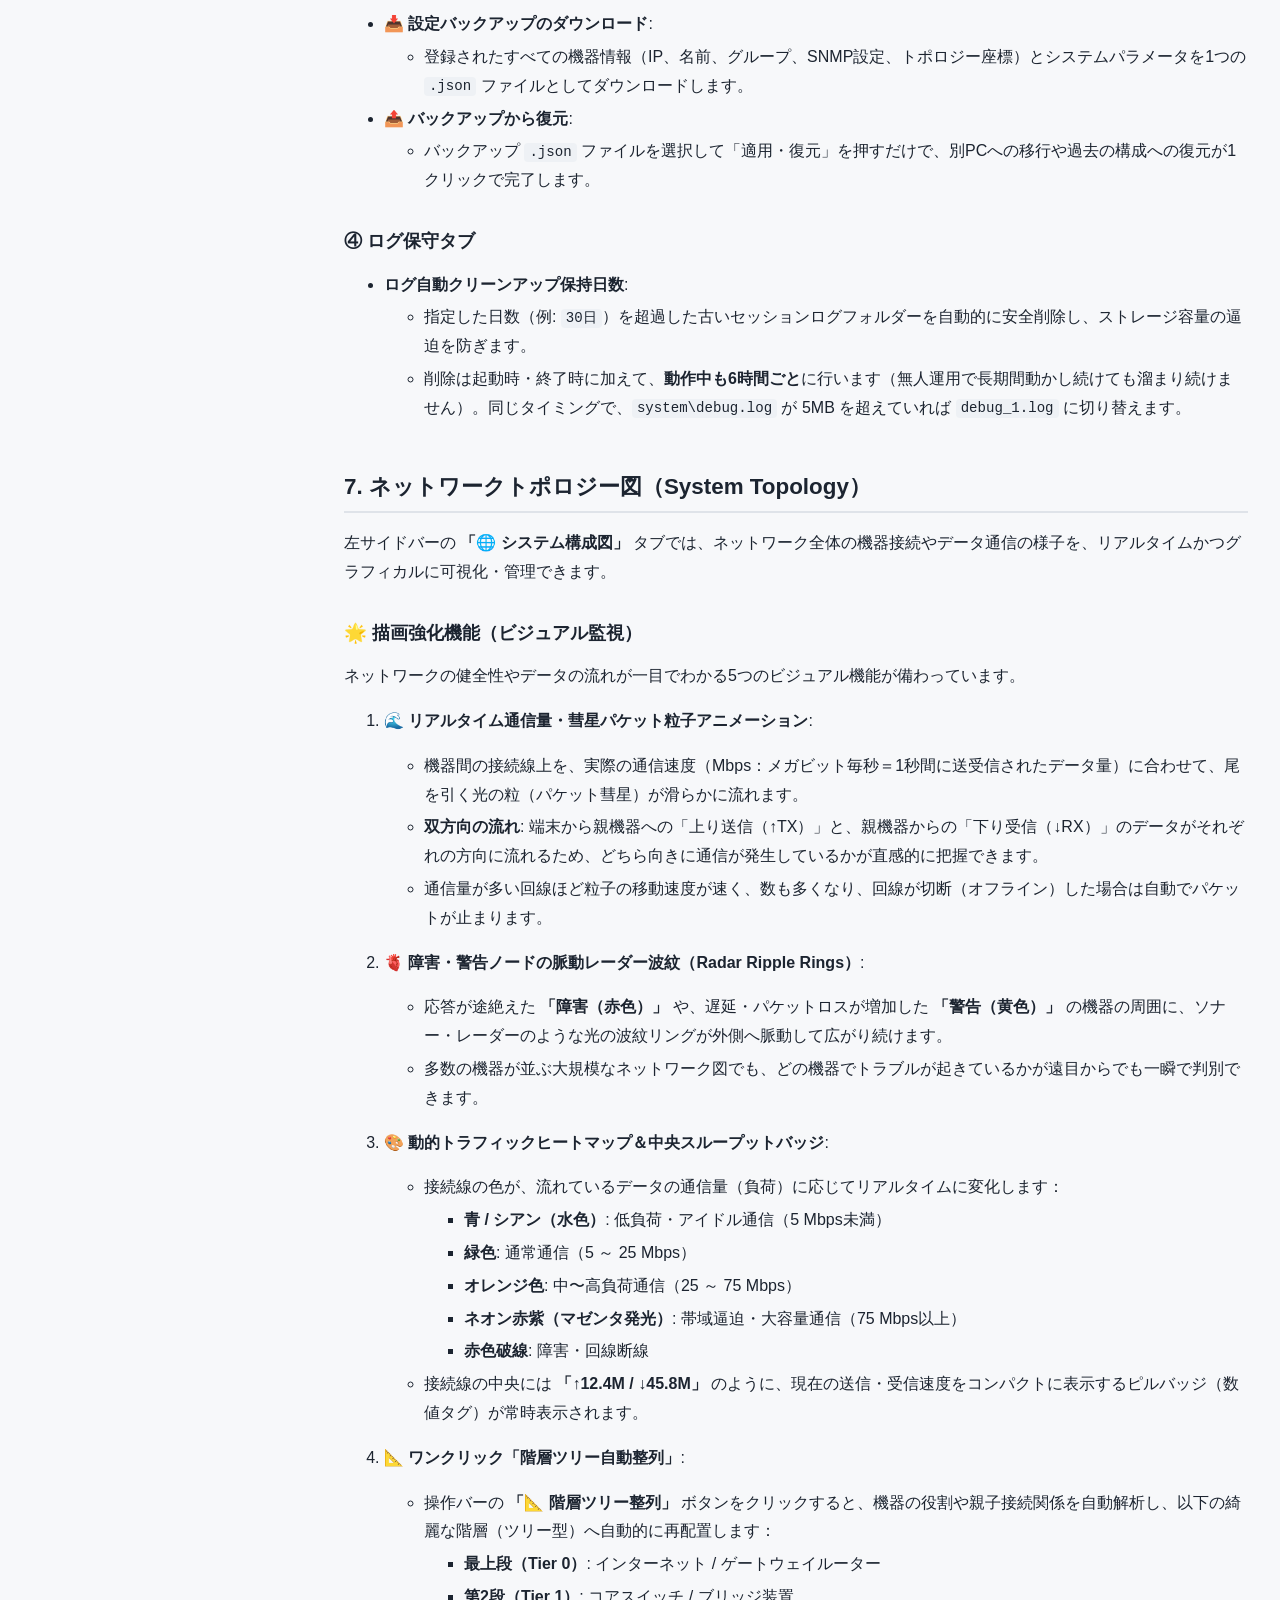
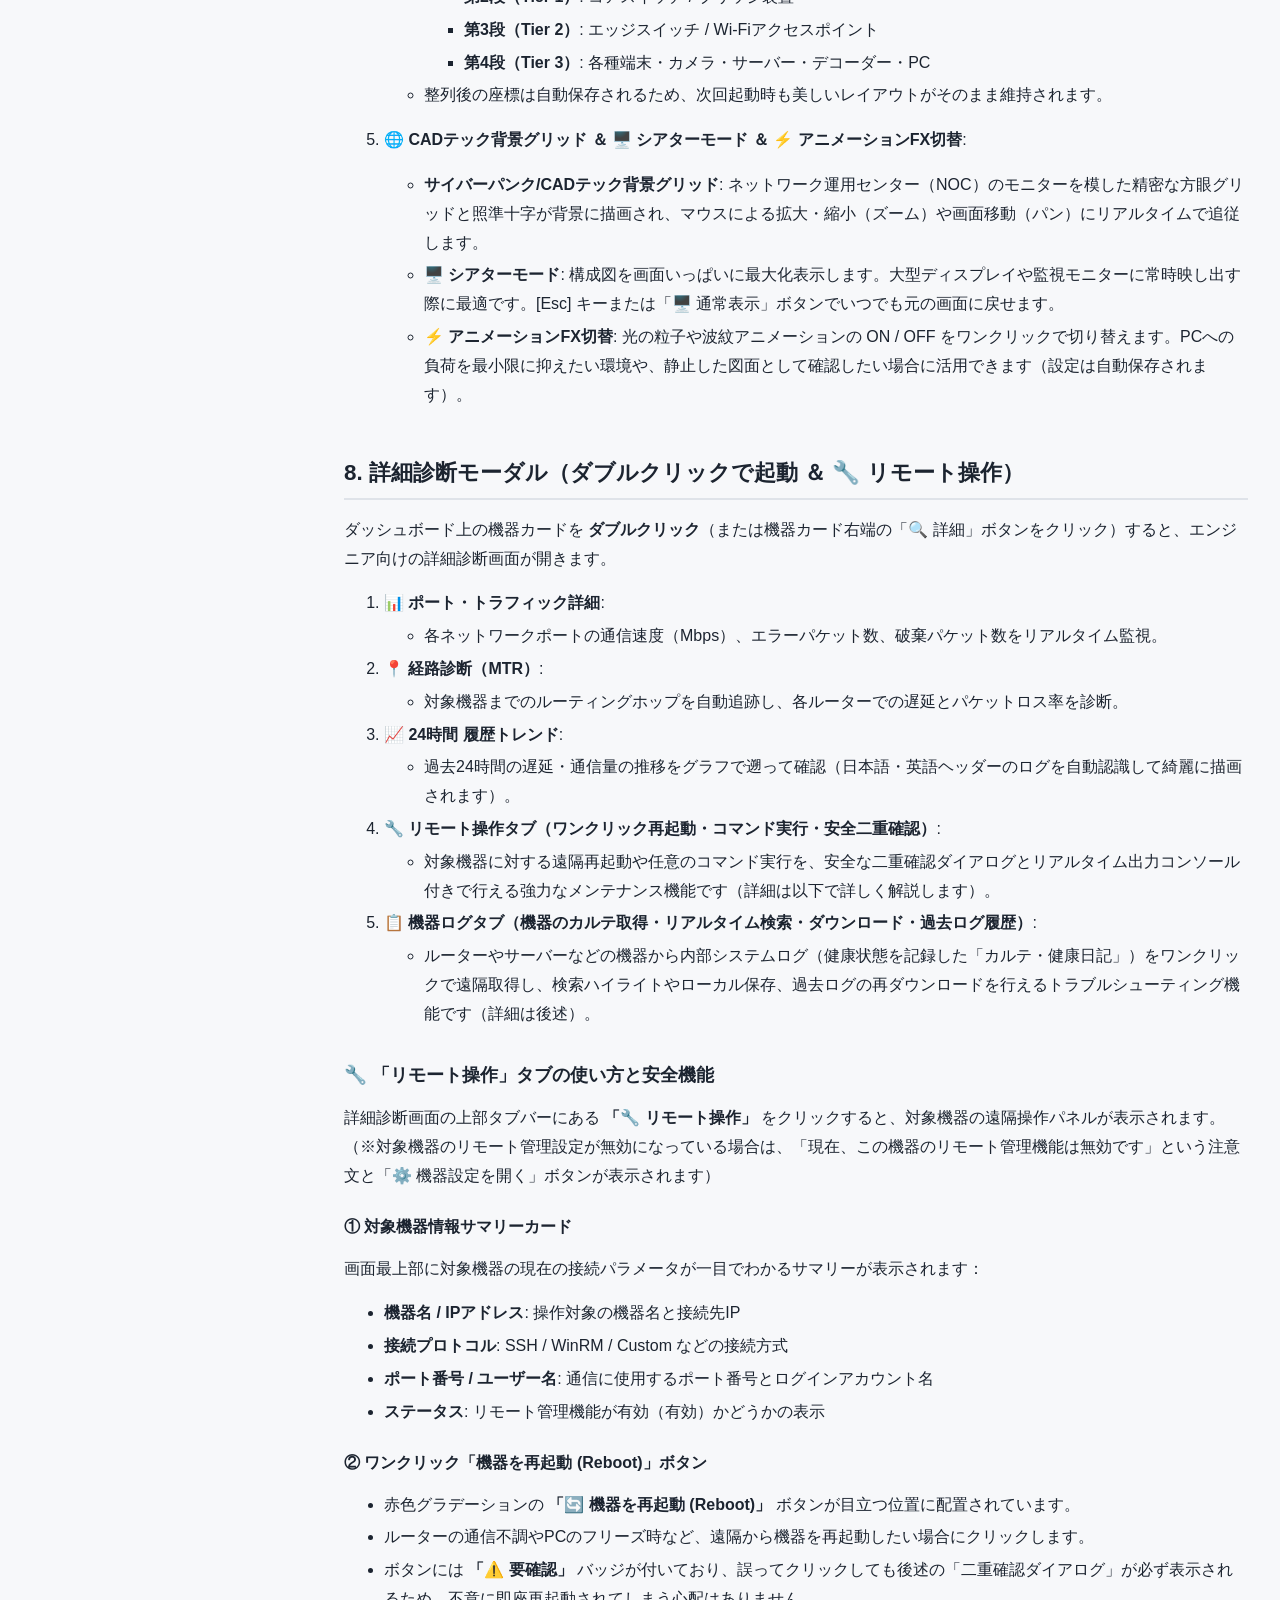
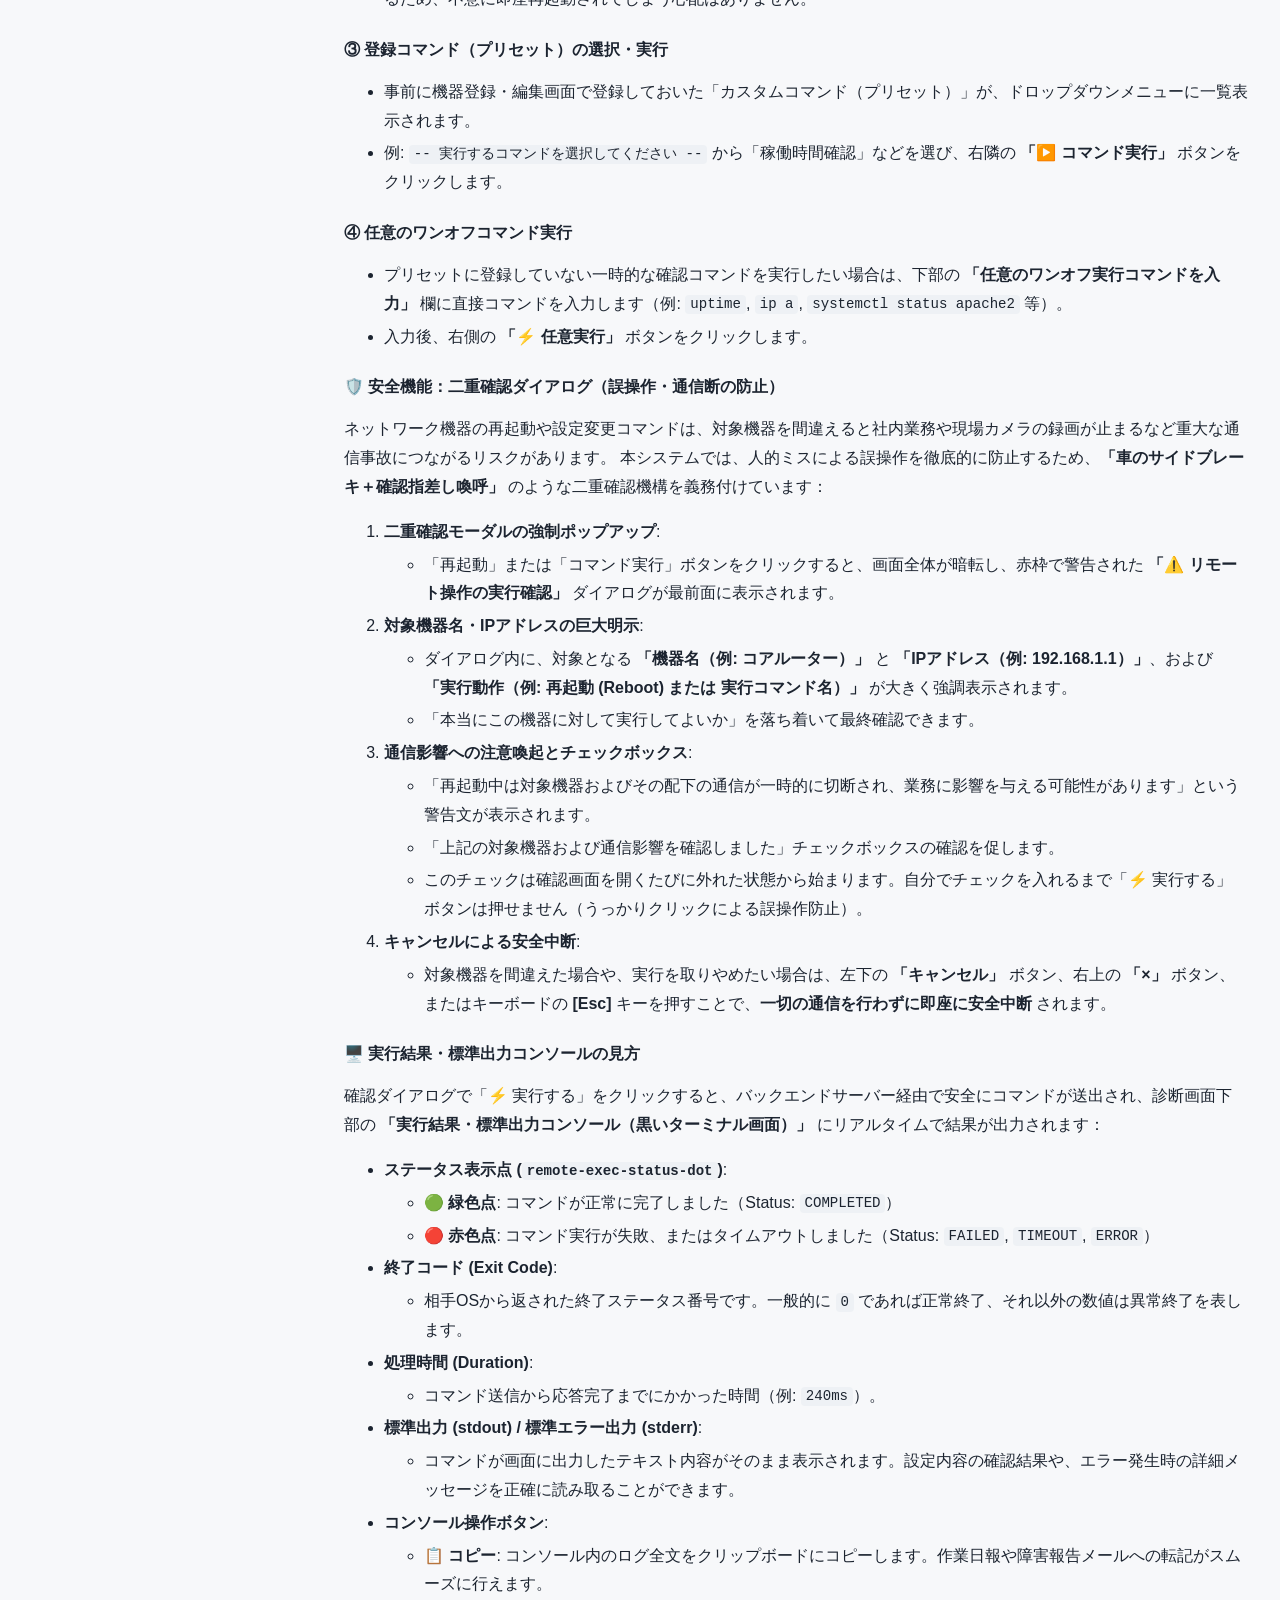
==== commit c20f8494: "feat: Require an access token for the UI and API Create a per-user token, hand it to the browser fro" ====
--- a/利用手順書.html
+++ b/利用手順書.html
@@ -467,7 +467,13 @@
 <blockquote>
 <p><strong>🚧 他のパソコンからの接続の遮断</strong>:
 監視画面と操作の窓口は、監視ツールを動かしているこのパソコンからしか使えません。他のパソコンから接続してきた場合は、相手のアドレスを確認して門前払い（エラー <code>403</code>）します。他のパソコンから監視画面を見ることはできないので、このパソコンで操作してください。
-ただし、このパソコンを一緒に使っている他のユーザーや、このパソコンで動いている他のプログラムからの接続は区別できません。信頼できる人だけが使うパソコンで動かしてください。</p>
+</p>
+</blockquote>
+<blockquote>
+<p><strong>🔑 同じパソコンの別のユーザーからの操作の遮断</strong>:
+監視画面を開くには合言葉が必要です。合言葉はツールが自動で作り、<code>Start-Monitor.bat</code> で開いたブラウザが記憶するので、入力や管理は必要ありません。同じブラウザなら、ブックマークからもそのまま開けます。
+別のブラウザなどで「このブラウザでは監視画面を開けません」と表示されたら、<code>Start-Monitor.bat</code> をダブルクリックしてください。すでに起動中でも、もう 1 つ起動することなく画面が開きます（既定のブラウザで開きます）。
+合言葉は Windows のユーザーごとのフォルダに保存されるので、別の Windows ユーザーからは使えません。ただし、同じ Windows ユーザーで動いているプログラムと、管理者権限を持つユーザーからの操作は防げません。信頼できるソフトだけを入れたパソコンで動かしてください。</p>
 </blockquote>
 <blockquote>
 <p><strong>🛡️ 外部サイトからの「なりすまし操作」の遮断</strong>:
@@ -1057,6 +1063,16 @@
 <td align="left">このPC内で iperf3 を動かし、UDP のサーバー側ログの取得と、ブラウザを閉じたときの動作を検証（iperf3.exe がなければ省略）</td>
 </tr>
 <tr>
+<td align="left"><strong>🔑 認証のテスト</strong></td>
+<td align="left"><code>system/tests/Auth.Tests.ps1</code></td>
+<td align="left">合言葉のない要求の拒否と、Start-Monitor.bat からの開き方を、サーバーを動かして検証</td>
+</tr>
+<tr>
+<td align="left"><strong>📡 送信元の絞り込みのテスト</strong></td>
+<td align="left"><code>system/tests/LogSource.Tests.ps1</code></td>
+<td align="left">登録済みの機器からの Syslog / Trap だけを受け付けることを、サーバーを動かして検証</td>
+</tr>
+<tr>
 <td align="left"><strong>📶 OBR の通しテスト</strong></td>
 <td align="left"><code>system/tests/ObrScenario.Tests.ps1</code></td>
 <td align="left">模擬 OBR を相手にサーバーを実際に動かし、確認間隔、ログイン、履歴の画面用データを検証（80番ポートが使えなければ省略）</td>
@@ -1280,7 +1296,7 @@
 </tr>
 <tr>
 <td align="left"><strong>Syslog が届かない</strong></td>
-<td align="left">Syslog / Trap 画面の上部の「受信状態」で、実際に受信しているポートを確認してください。514番が他のソフトに使われていると、自動的に 1514 番で受信します（機器側の送信先ポートを 1514 に合わせるか、514 番を使っているソフトを止めてください）。</td>
+<td align="left">Syslog / Trap 画面の上部の「受信状態」で、実際に受信しているポートを確認してください。514番が他のソフトに使われていると、自動的に 1514 番で受信します（機器側の送信先ポートを 1514 に合わせるか、514 番を使っているソフトを止めてください）。Syslog と SNMP Trap は、機器一覧に登録したアドレスから届いたものだけを表示します。「受信状態」に「未登録の機器から ○ 件を無視」と出ているときは、表示された送信元のアドレスを機器一覧に登録してください（機器によっては、管理用とは別のアドレスから送ることがあります）。</td>
 </tr>
 <tr>
 <td align="left"><strong>機器一覧の JSON インポートで既存の機器が消えた</strong></td>
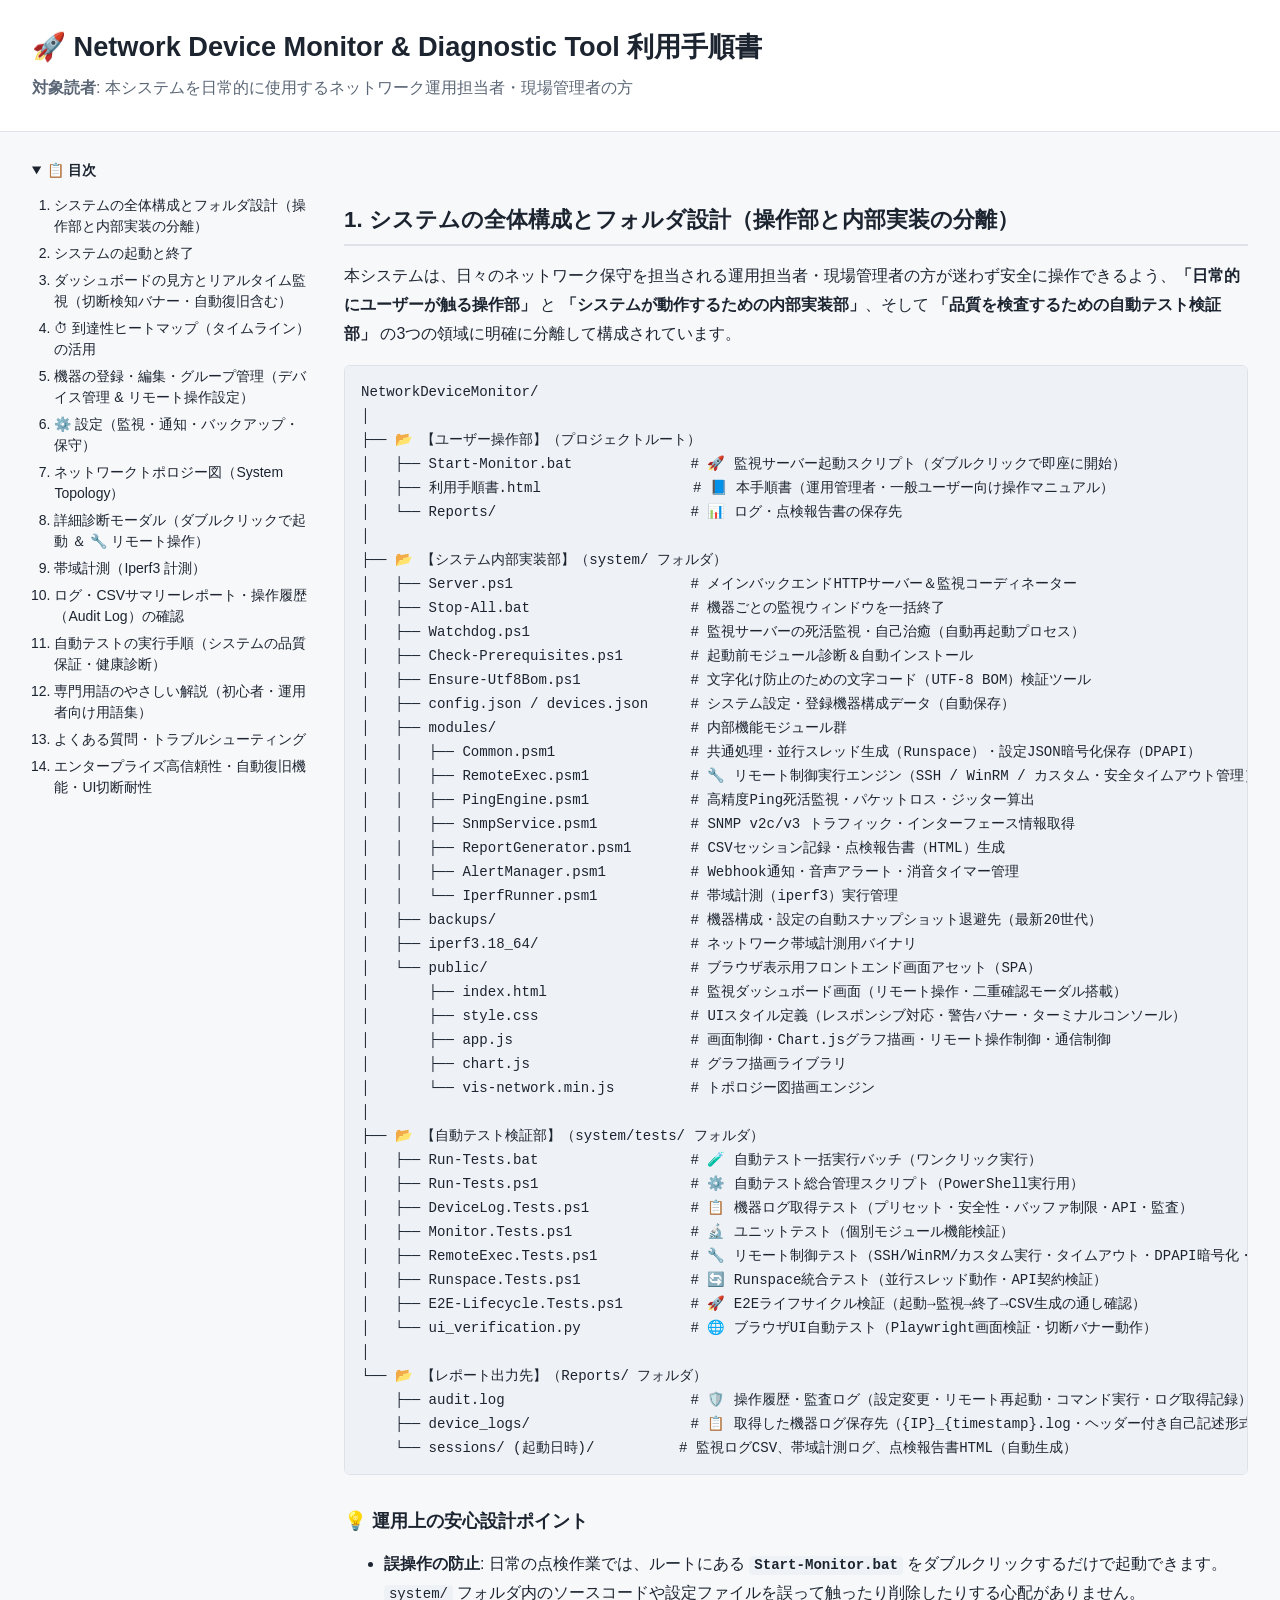
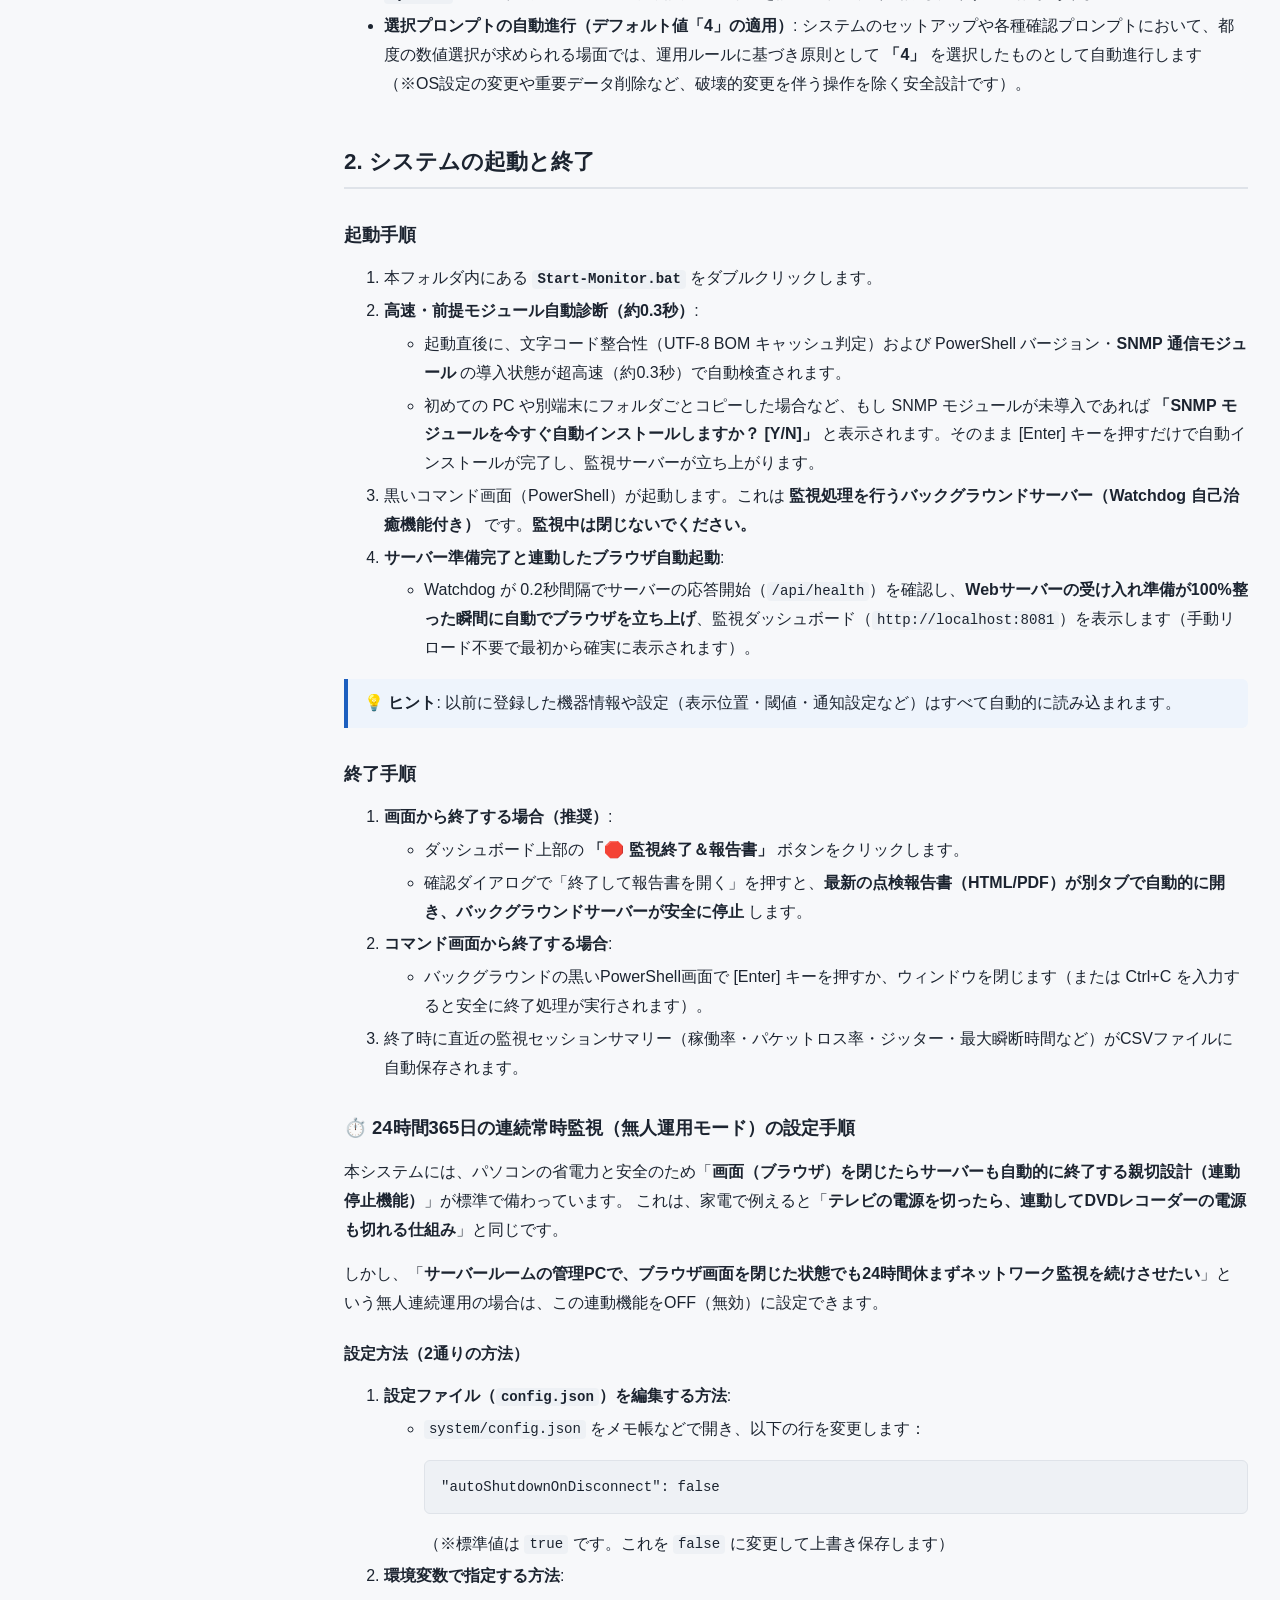
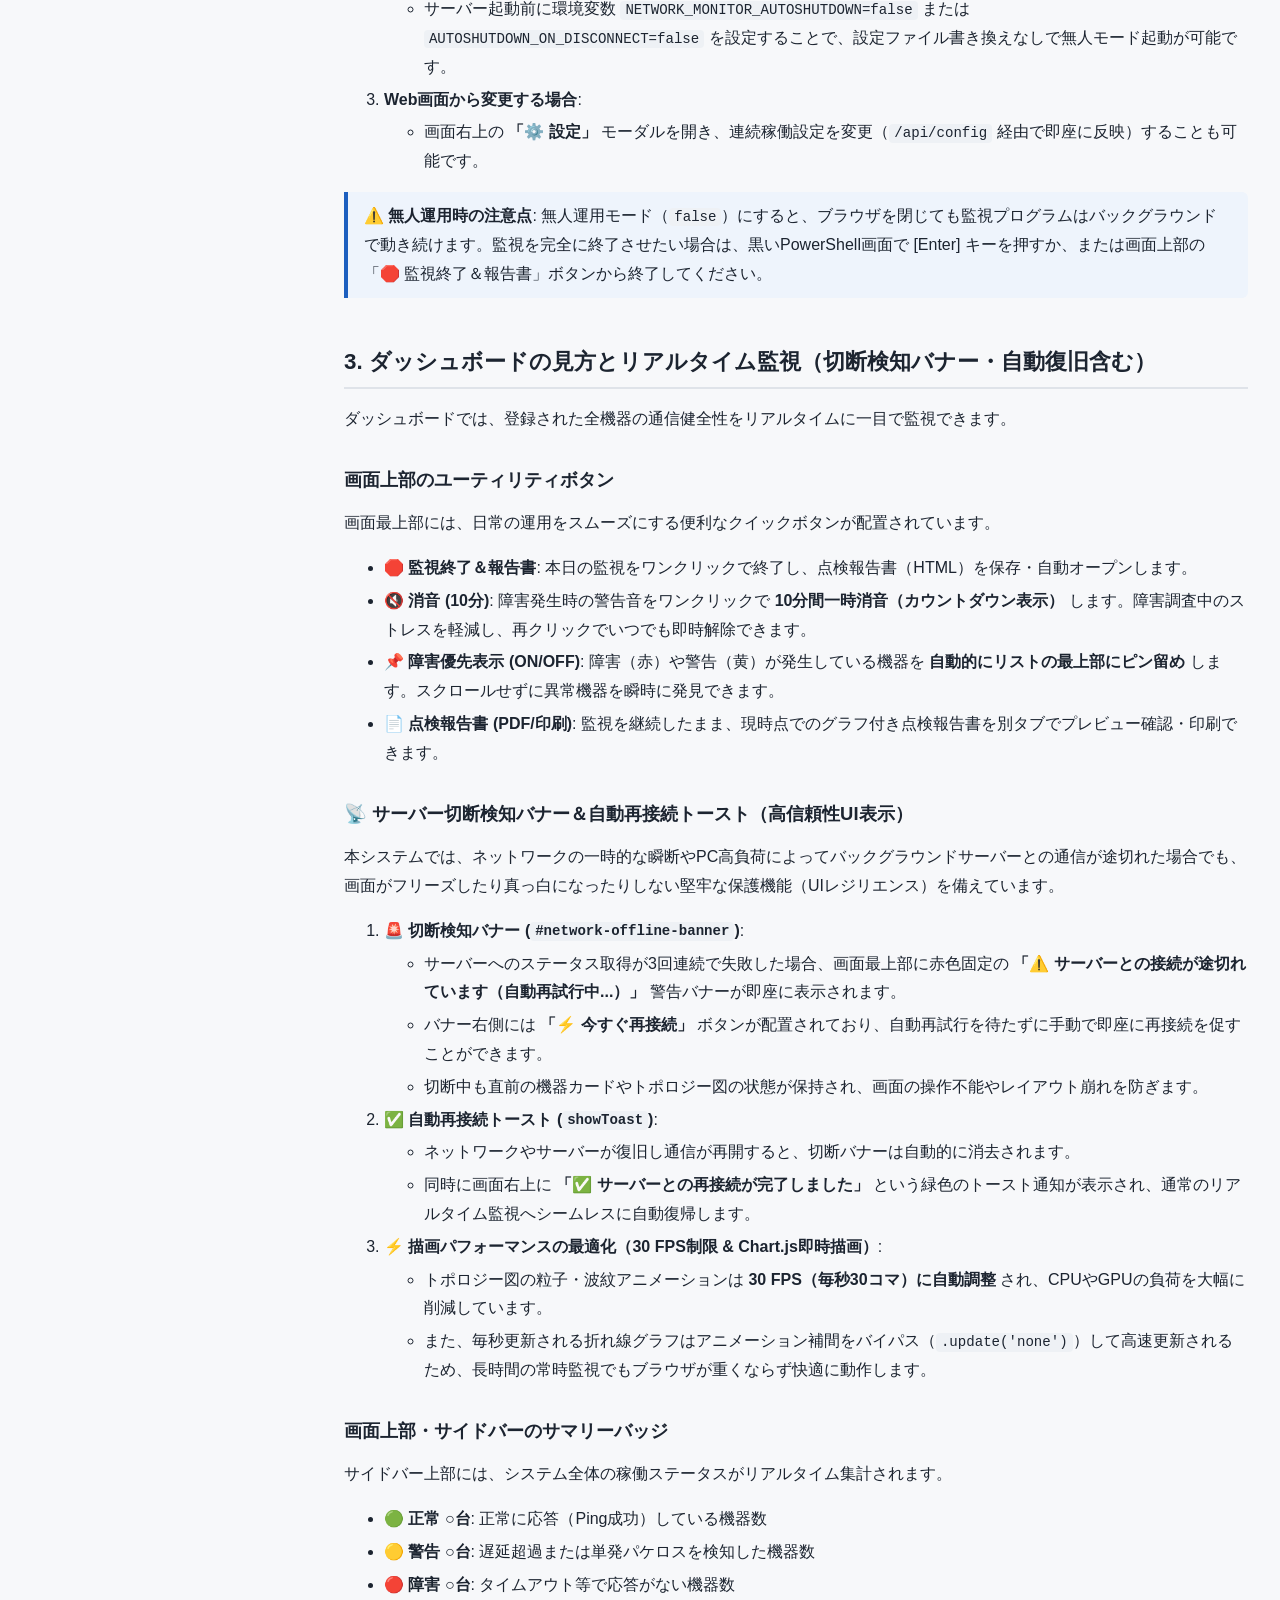
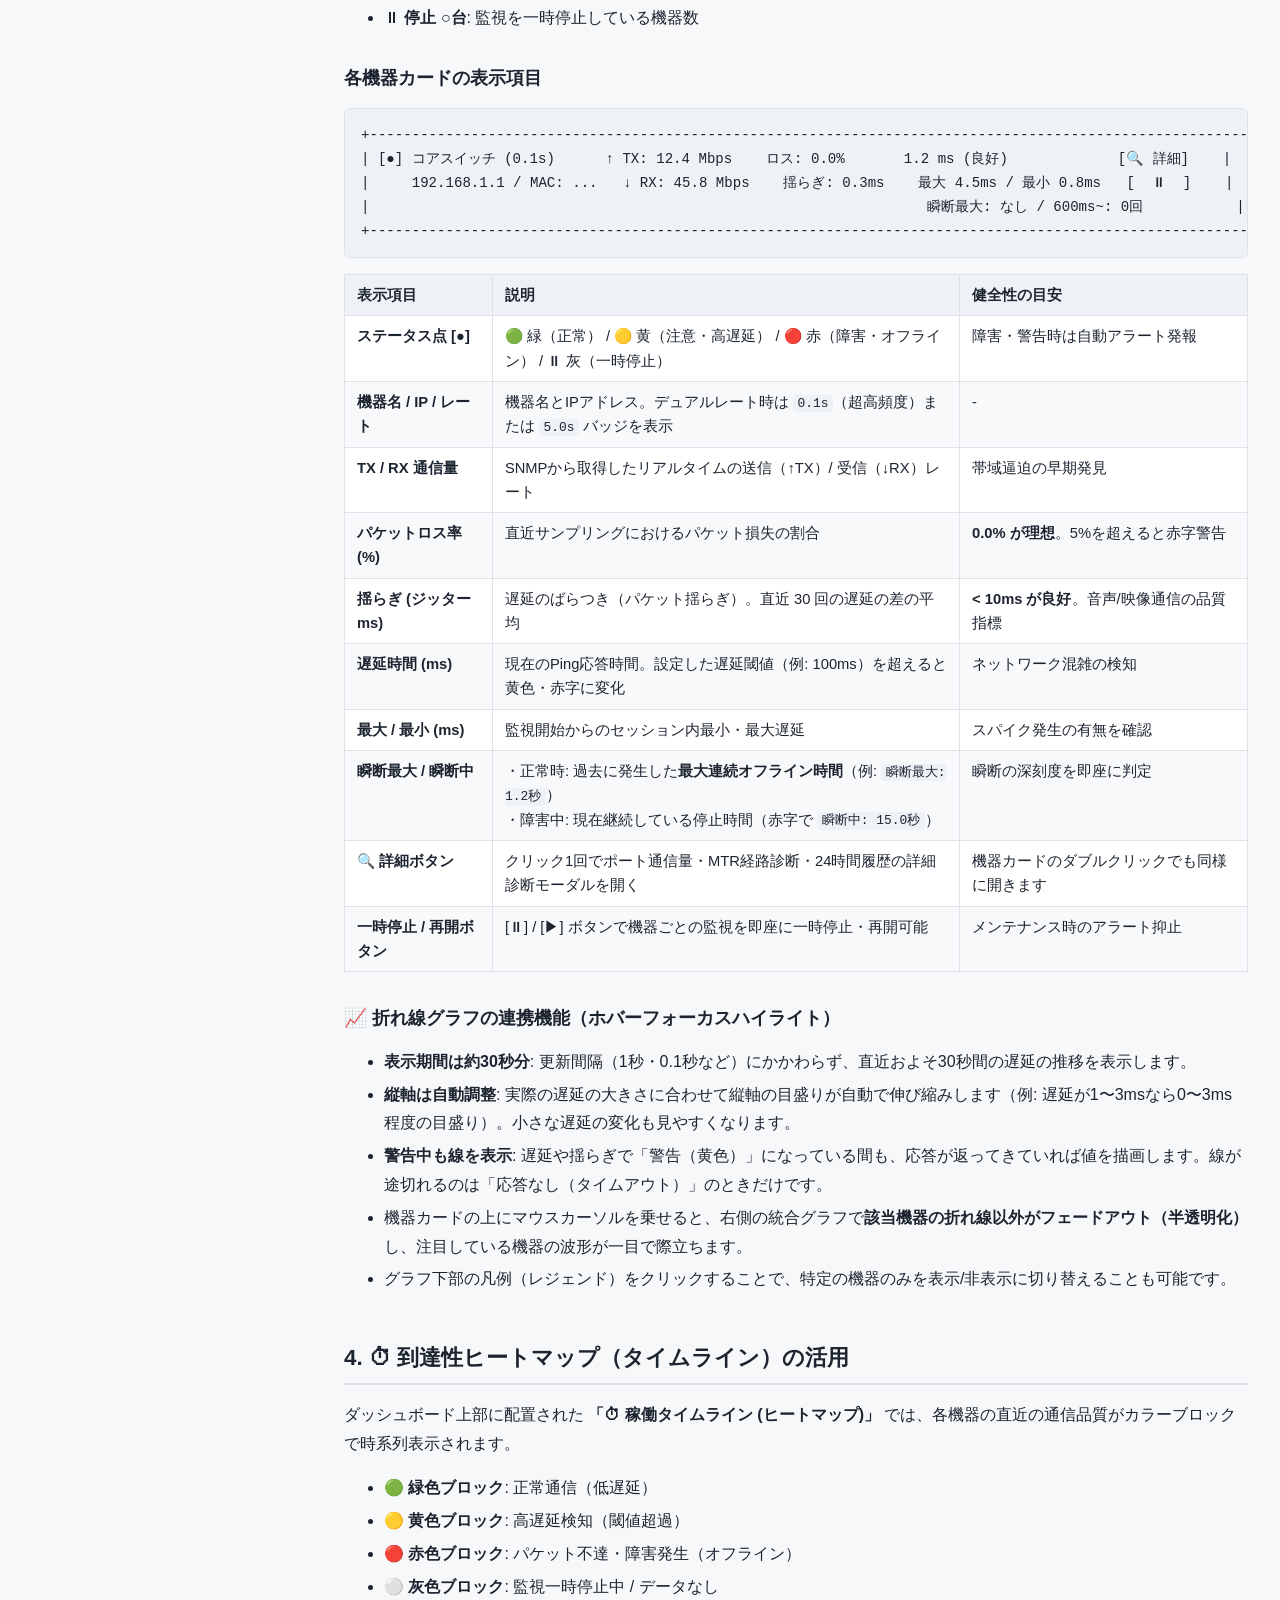
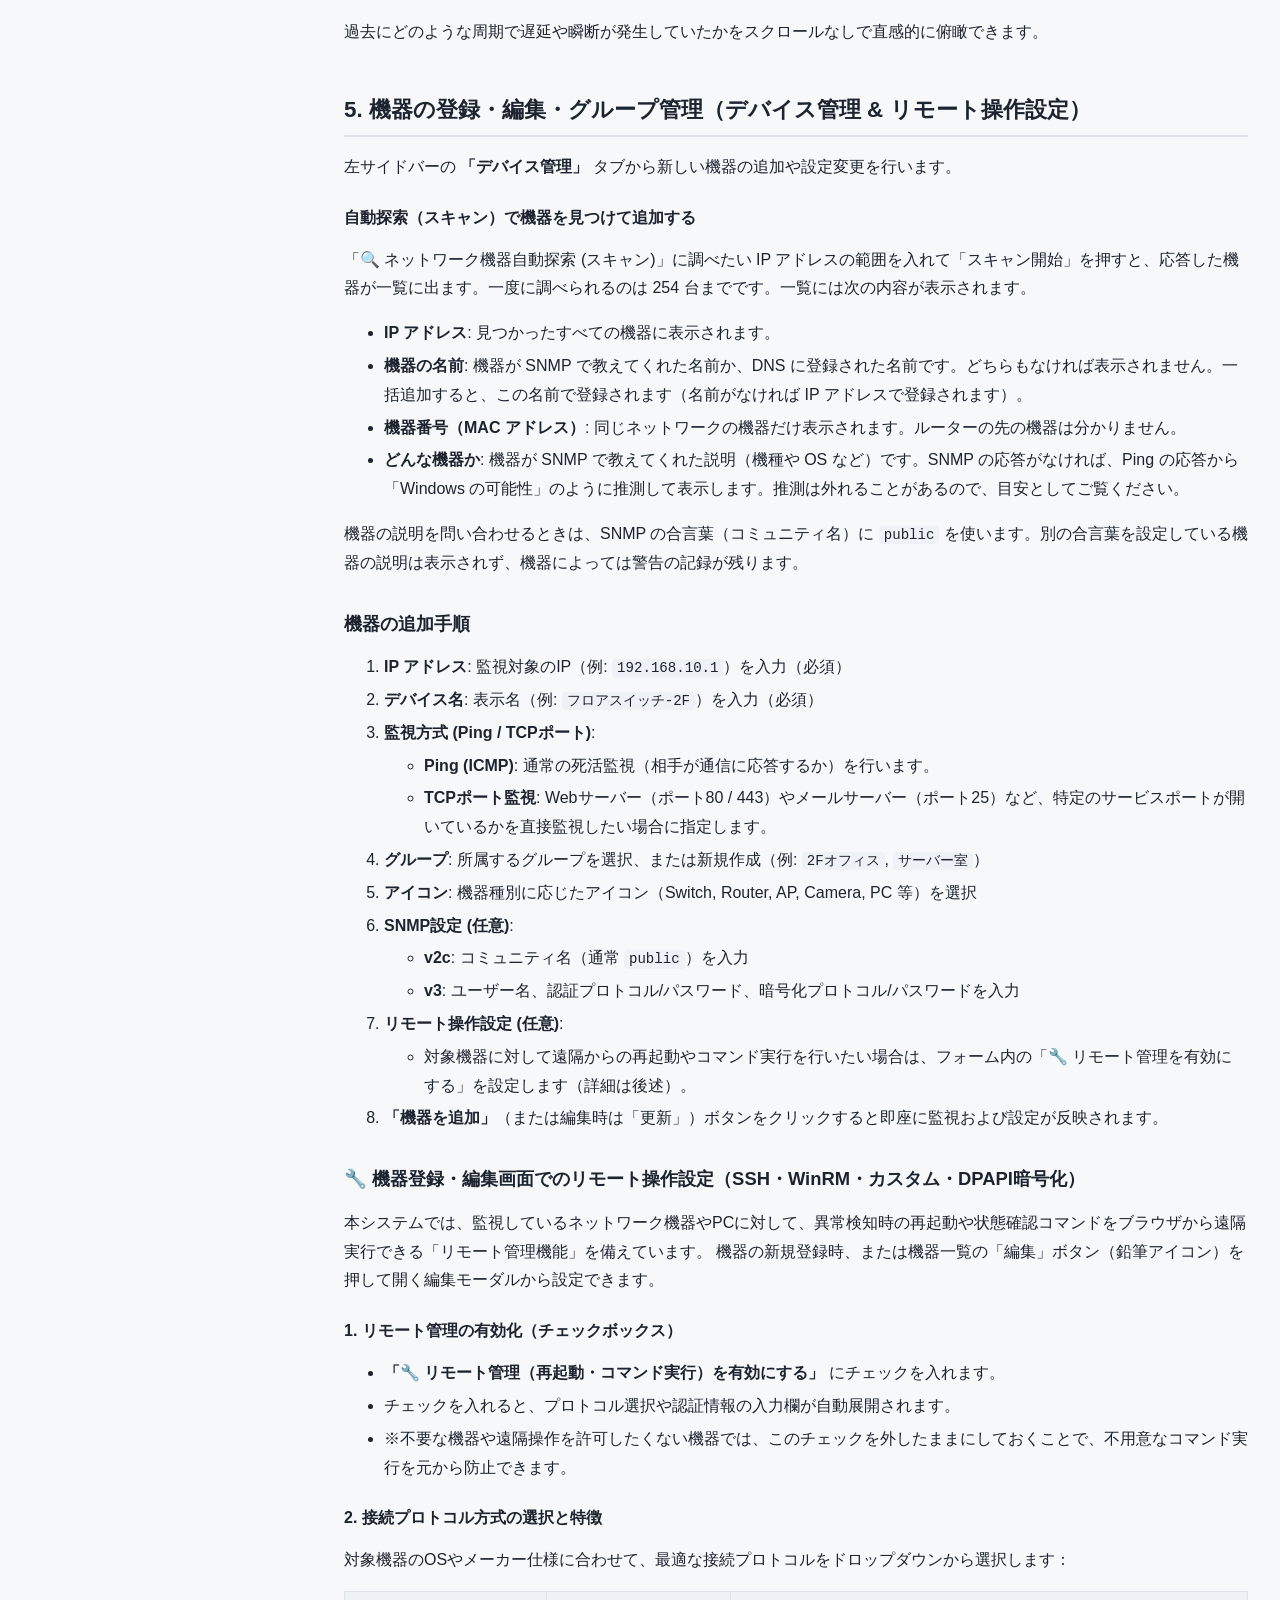
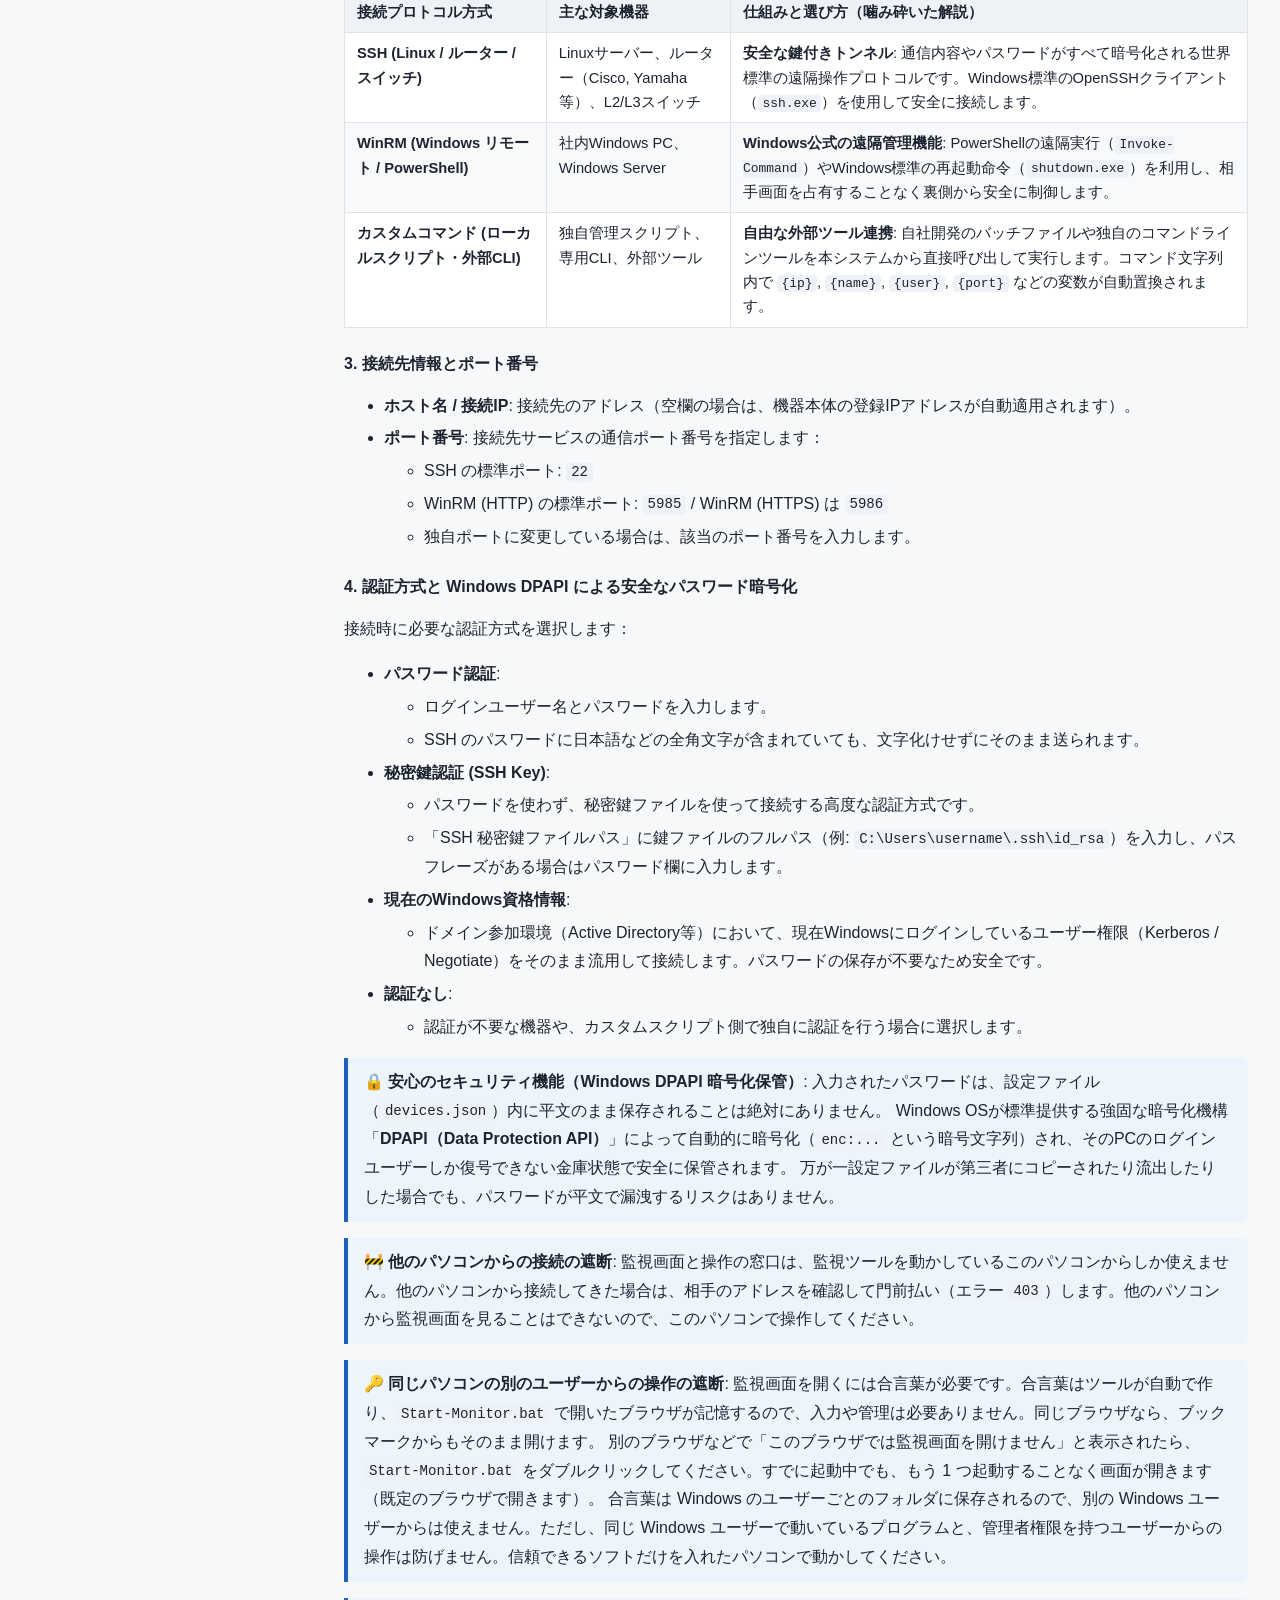
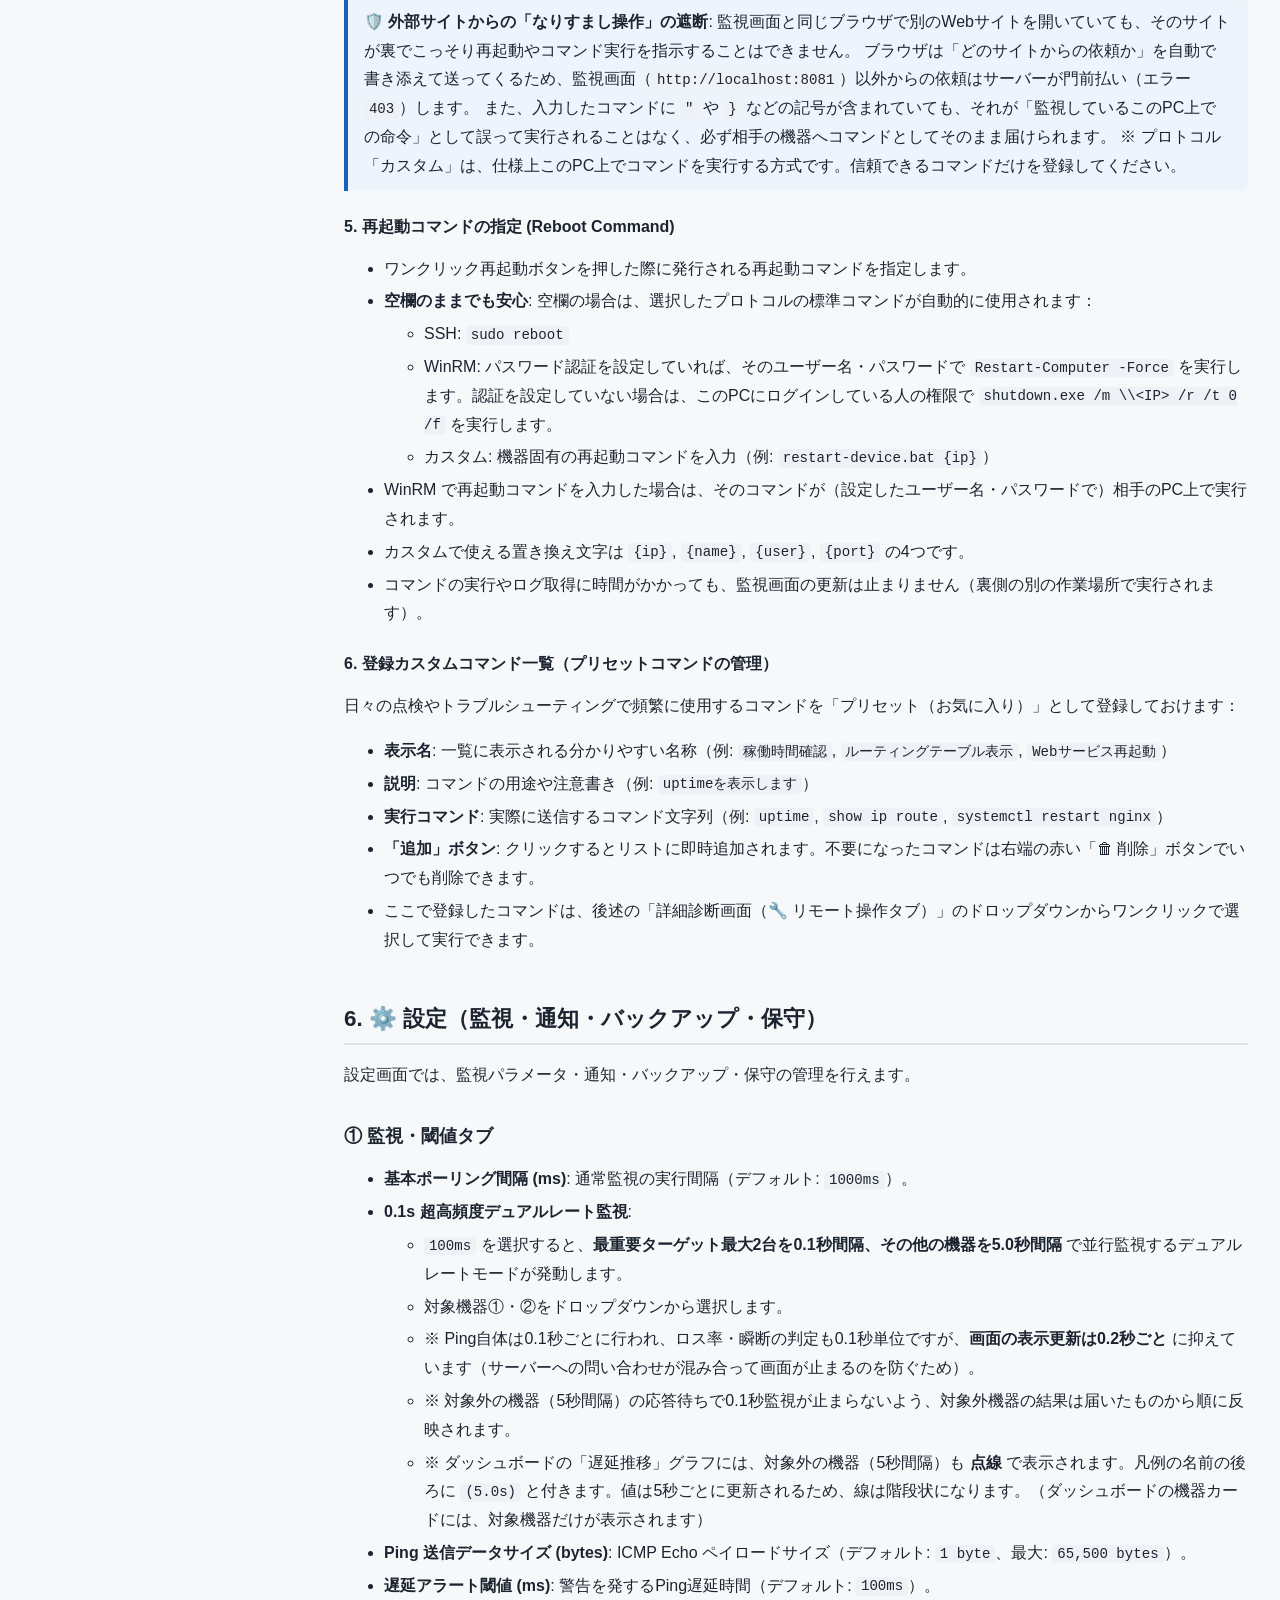
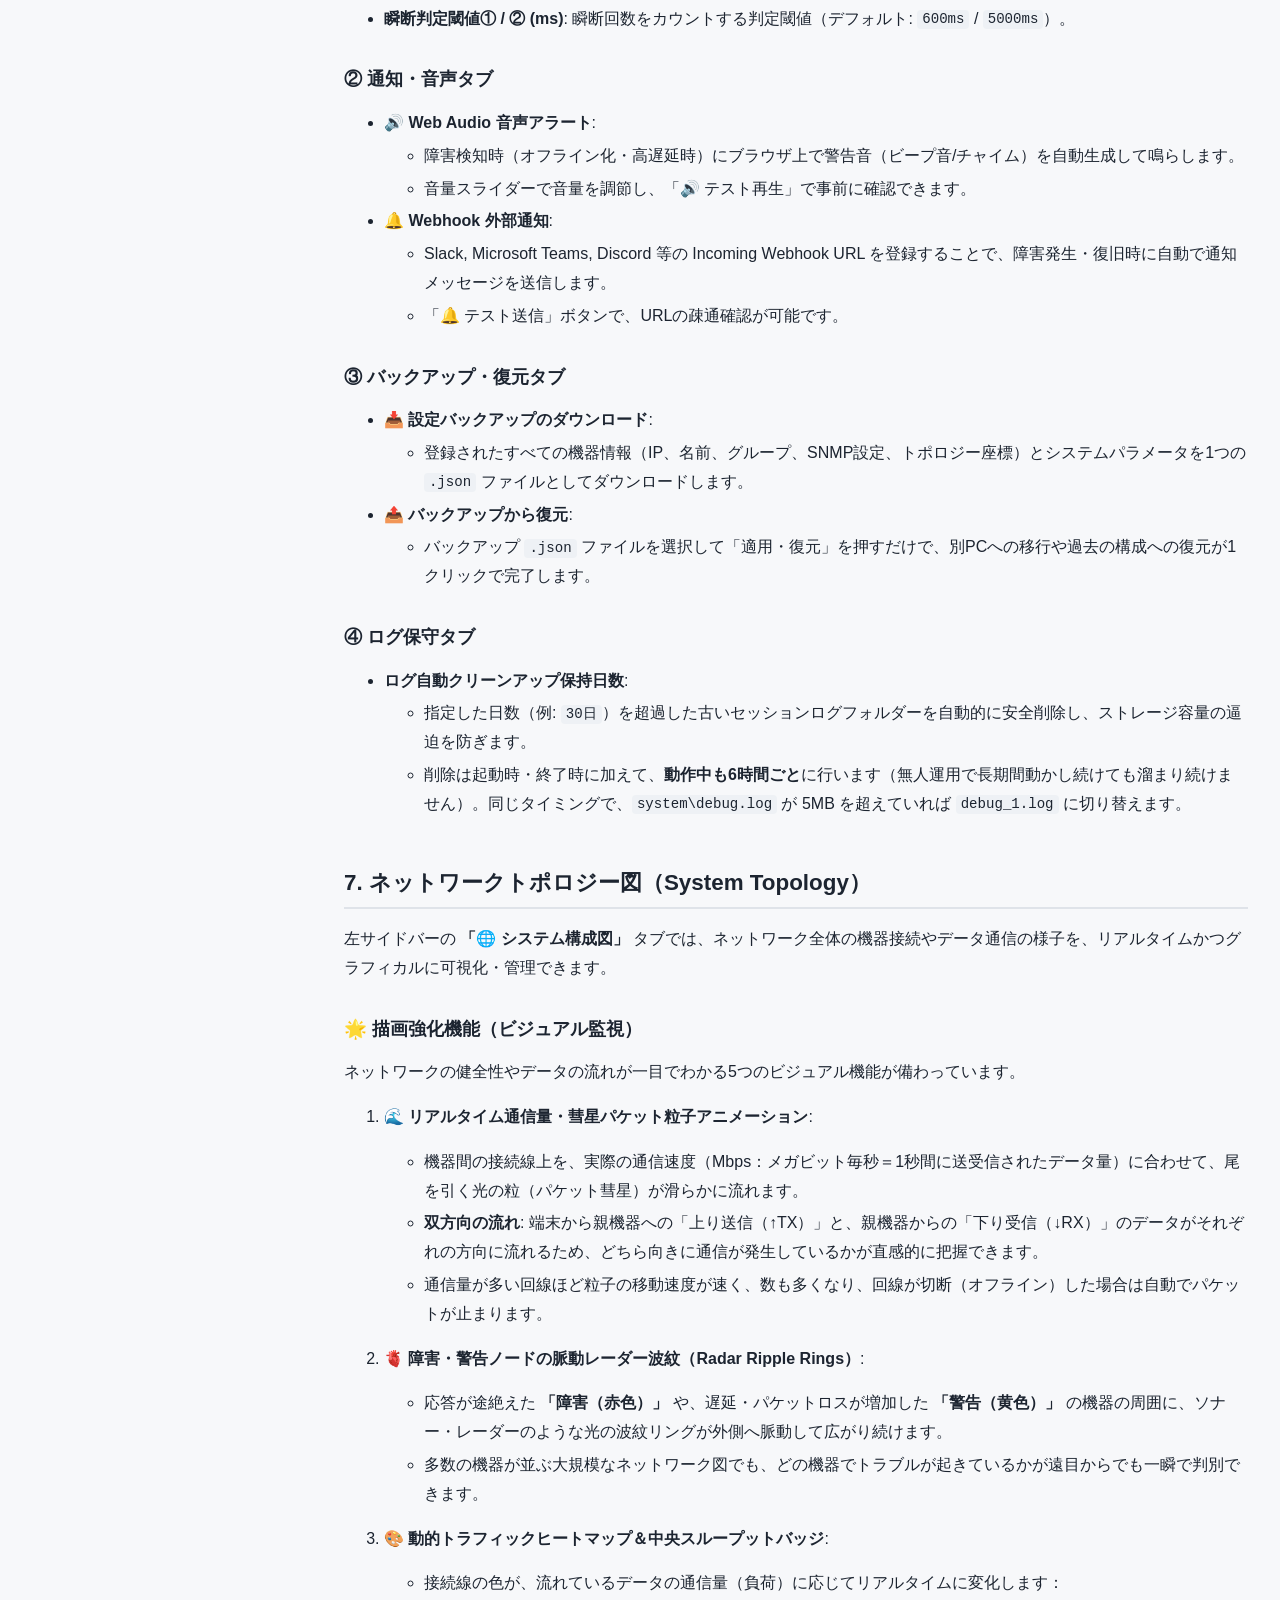
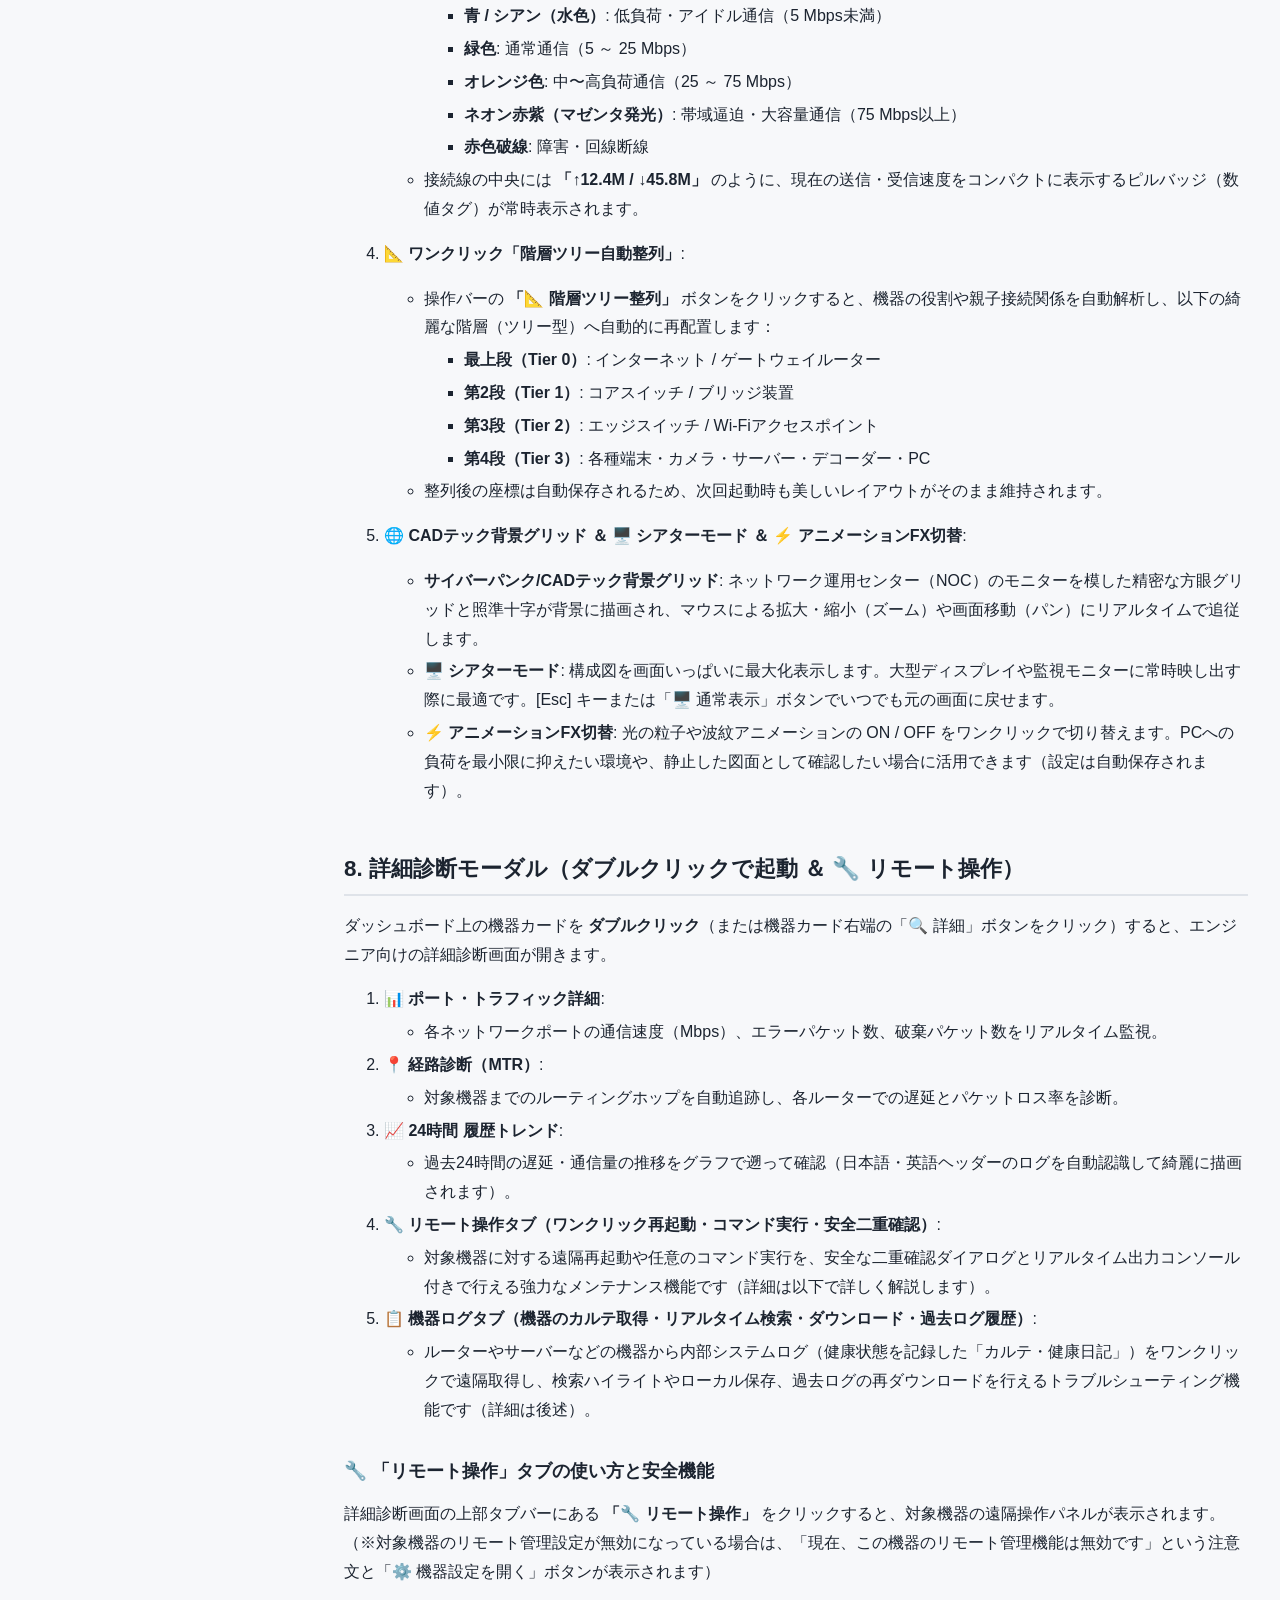
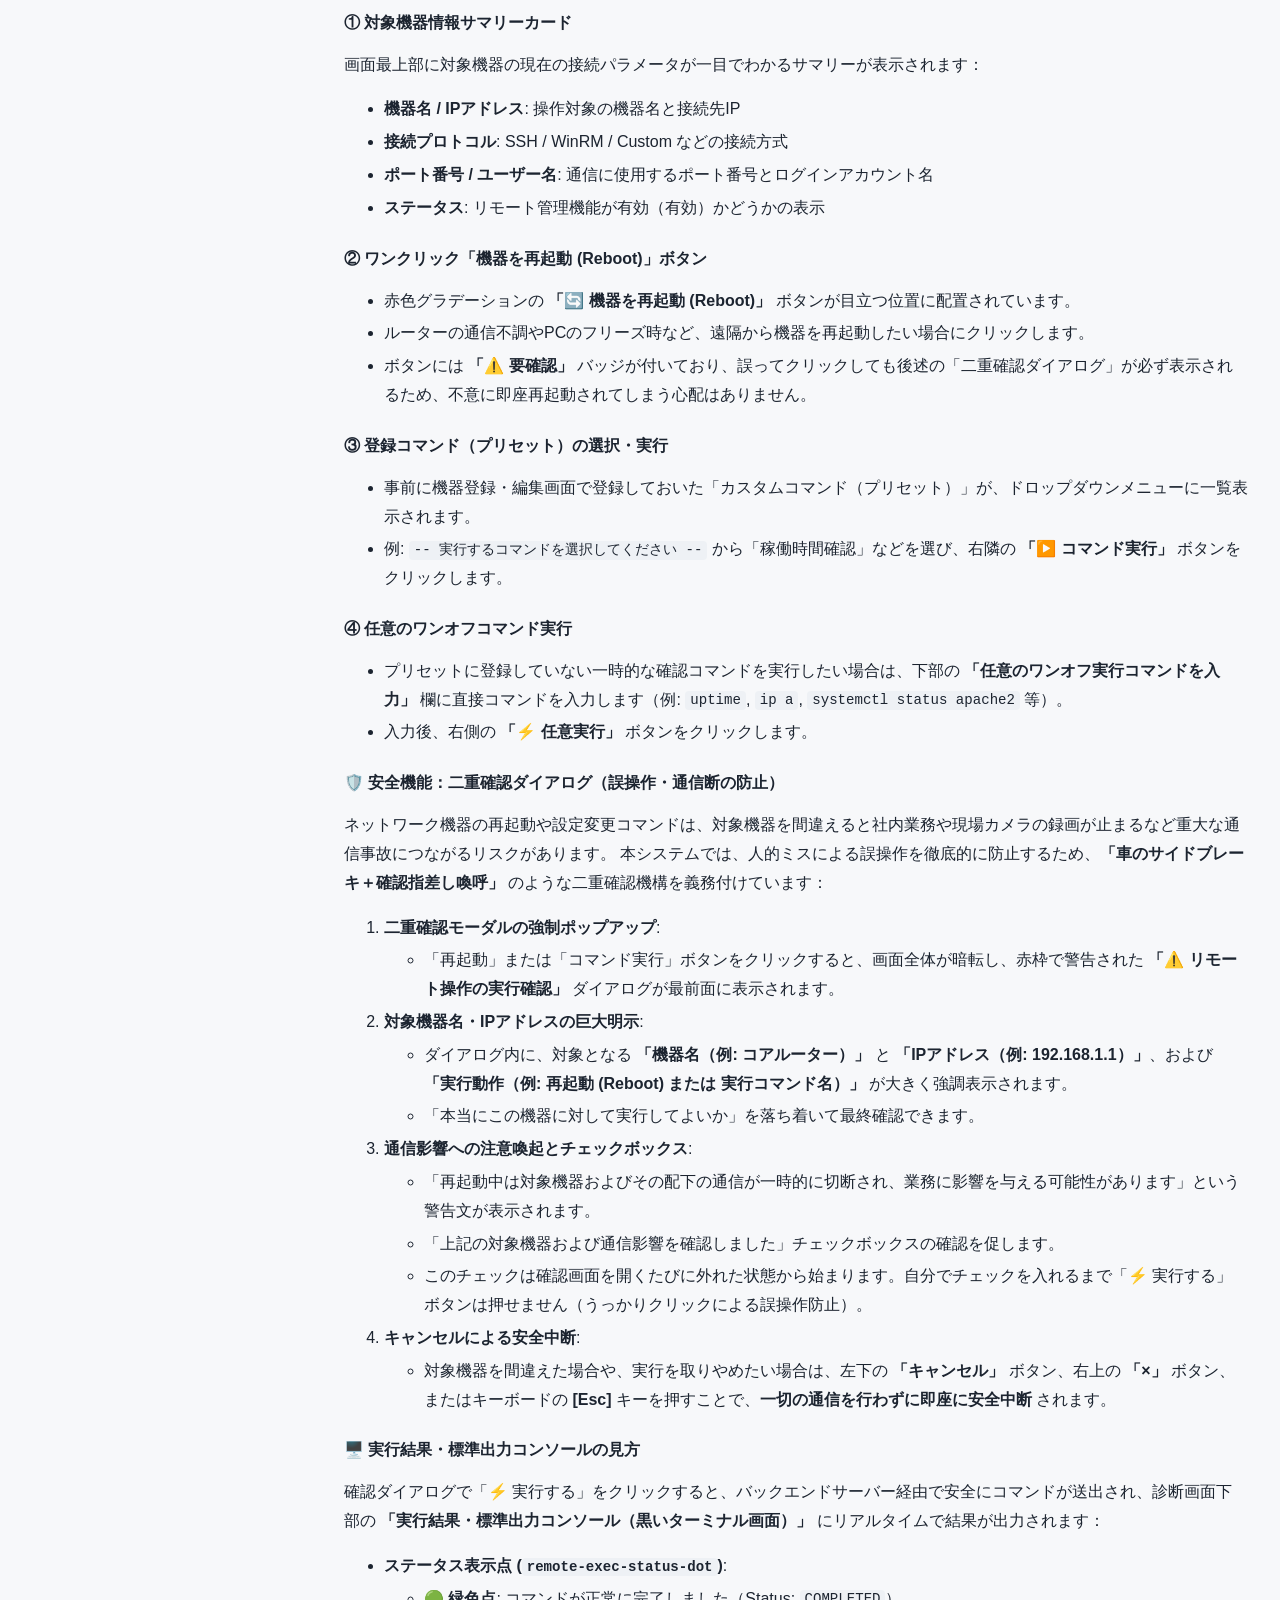
==== commit 6c4167b5: "fix: Show which devices the network scan found The result list never appeared because the hidden cla" ====
--- a/利用手順書.html
+++ b/利用手順書.html
@@ -371,6 +371,15 @@
 <hr>
 <h2 id="5-機器の登録編集グループ管理デバイス管理--リモート操作設定">5. 機器の登録・編集・グループ管理（デバイス管理 &amp; リモート操作設定）</h2>
 <p>左サイドバーの <strong>「デバイス管理」</strong> タブから新しい機器の追加や設定変更を行います。</p>
+<h4 id="scan-devices">自動探索（スキャン）で機器を見つけて追加する</h4>
+<p>「🔍 ネットワーク機器自動探索 (スキャン)」に調べたい IP アドレスの範囲を入れて「スキャン開始」を押すと、応答した機器が一覧に出ます。一度に調べられるのは 254 台までです。一覧には次の内容が表示されます。</p>
+<ul>
+<li><strong>IP アドレス</strong>: 見つかったすべての機器に表示されます。</li>
+<li><strong>機器の名前</strong>: 機器が SNMP で教えてくれた名前か、DNS に登録された名前です。どちらもなければ表示されません。一括追加すると、この名前で登録されます（名前がなければ IP アドレスで登録されます）。</li>
+<li><strong>機器番号（MAC アドレス）</strong>: 同じネットワークの機器だけ表示されます。ルーターの先の機器は分かりません。</li>
+<li><strong>どんな機器か</strong>: 機器が SNMP で教えてくれた説明（機種や OS など）です。SNMP の応答がなければ、Ping の応答から「Windows の可能性」のように推測して表示します。推測は外れることがあるので、目安としてご覧ください。</li>
+</ul>
+<p>機器の説明を問い合わせるときは、SNMP の合言葉（コミュニティ名）に <code>public</code> を使います。別の合言葉を設定している機器の説明は表示されず、機器によっては警告の記録が残ります。</p>
 <h3 id="機器の追加手順">機器の追加手順</h3>
 <ol>
 <li><strong>IP アドレス</strong>: 監視対象のIP（例: <code>192.168.10.1</code>）を入力（必須）</li>
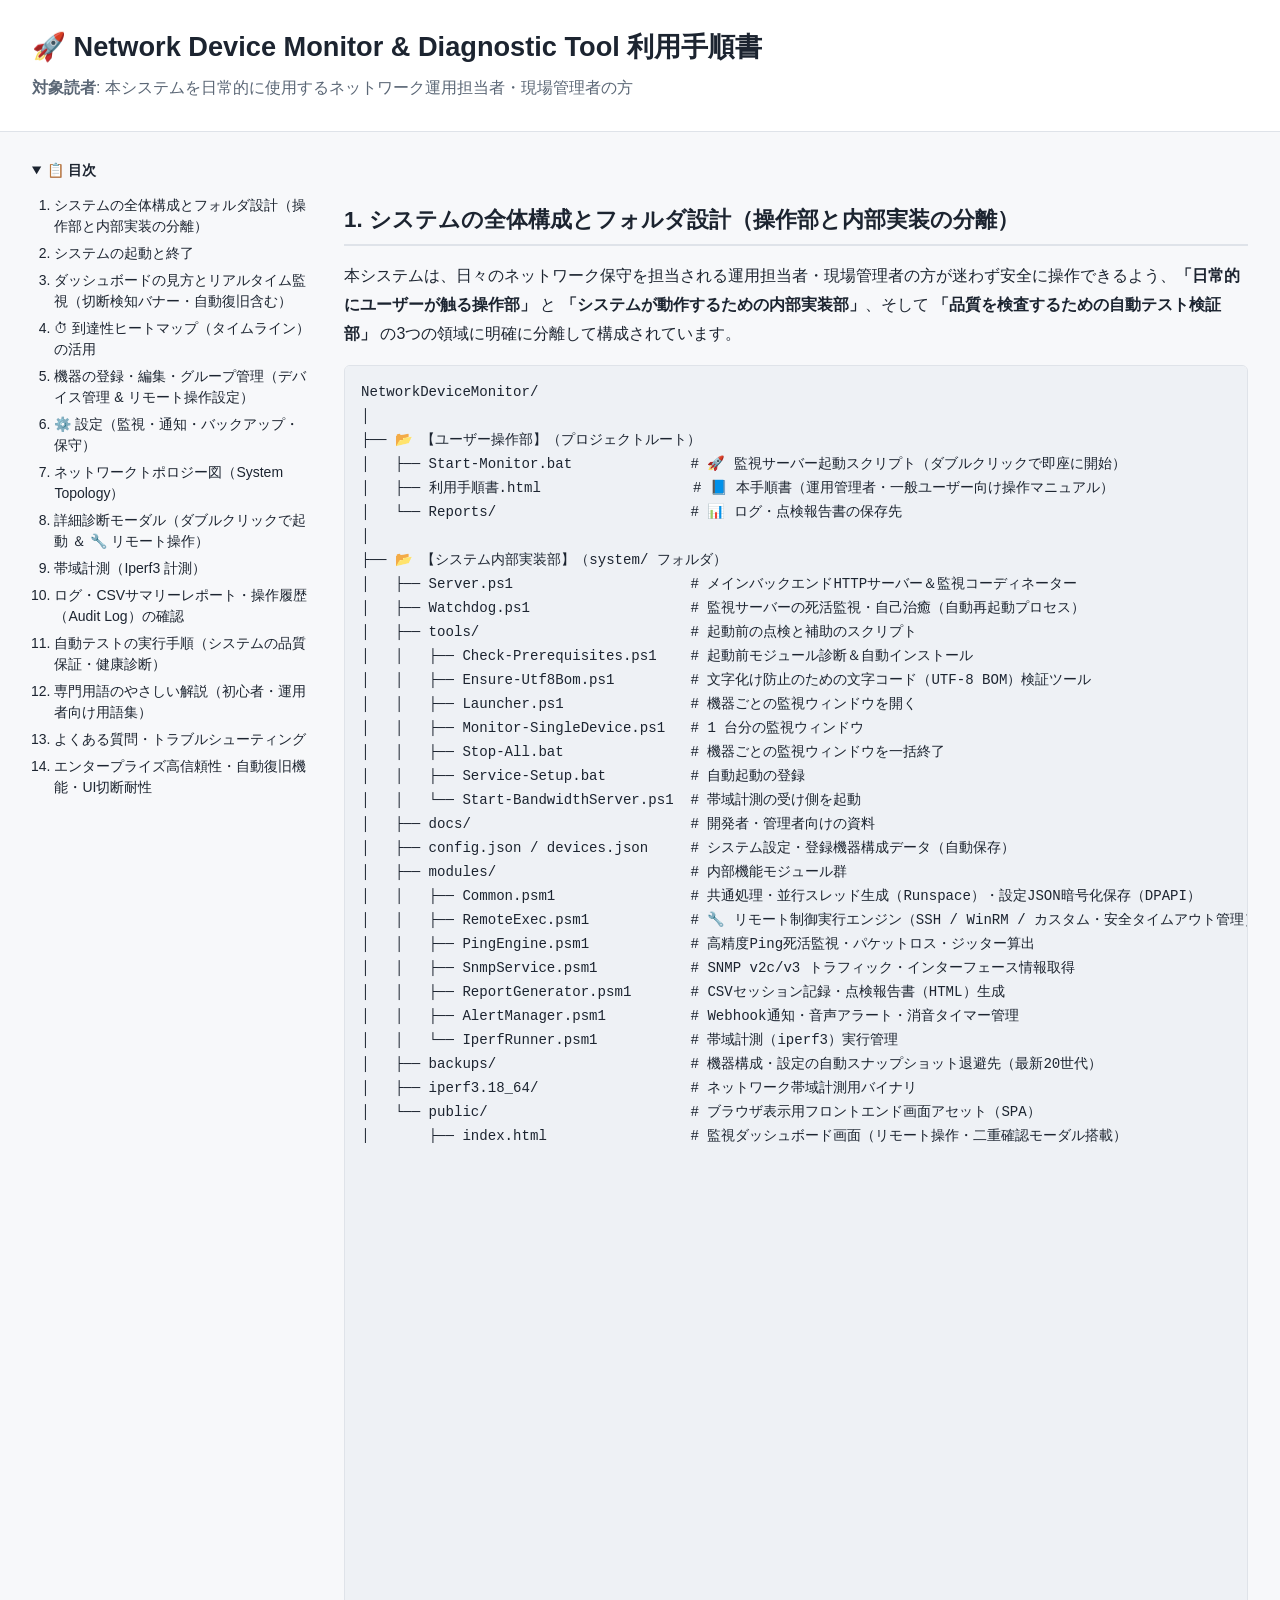
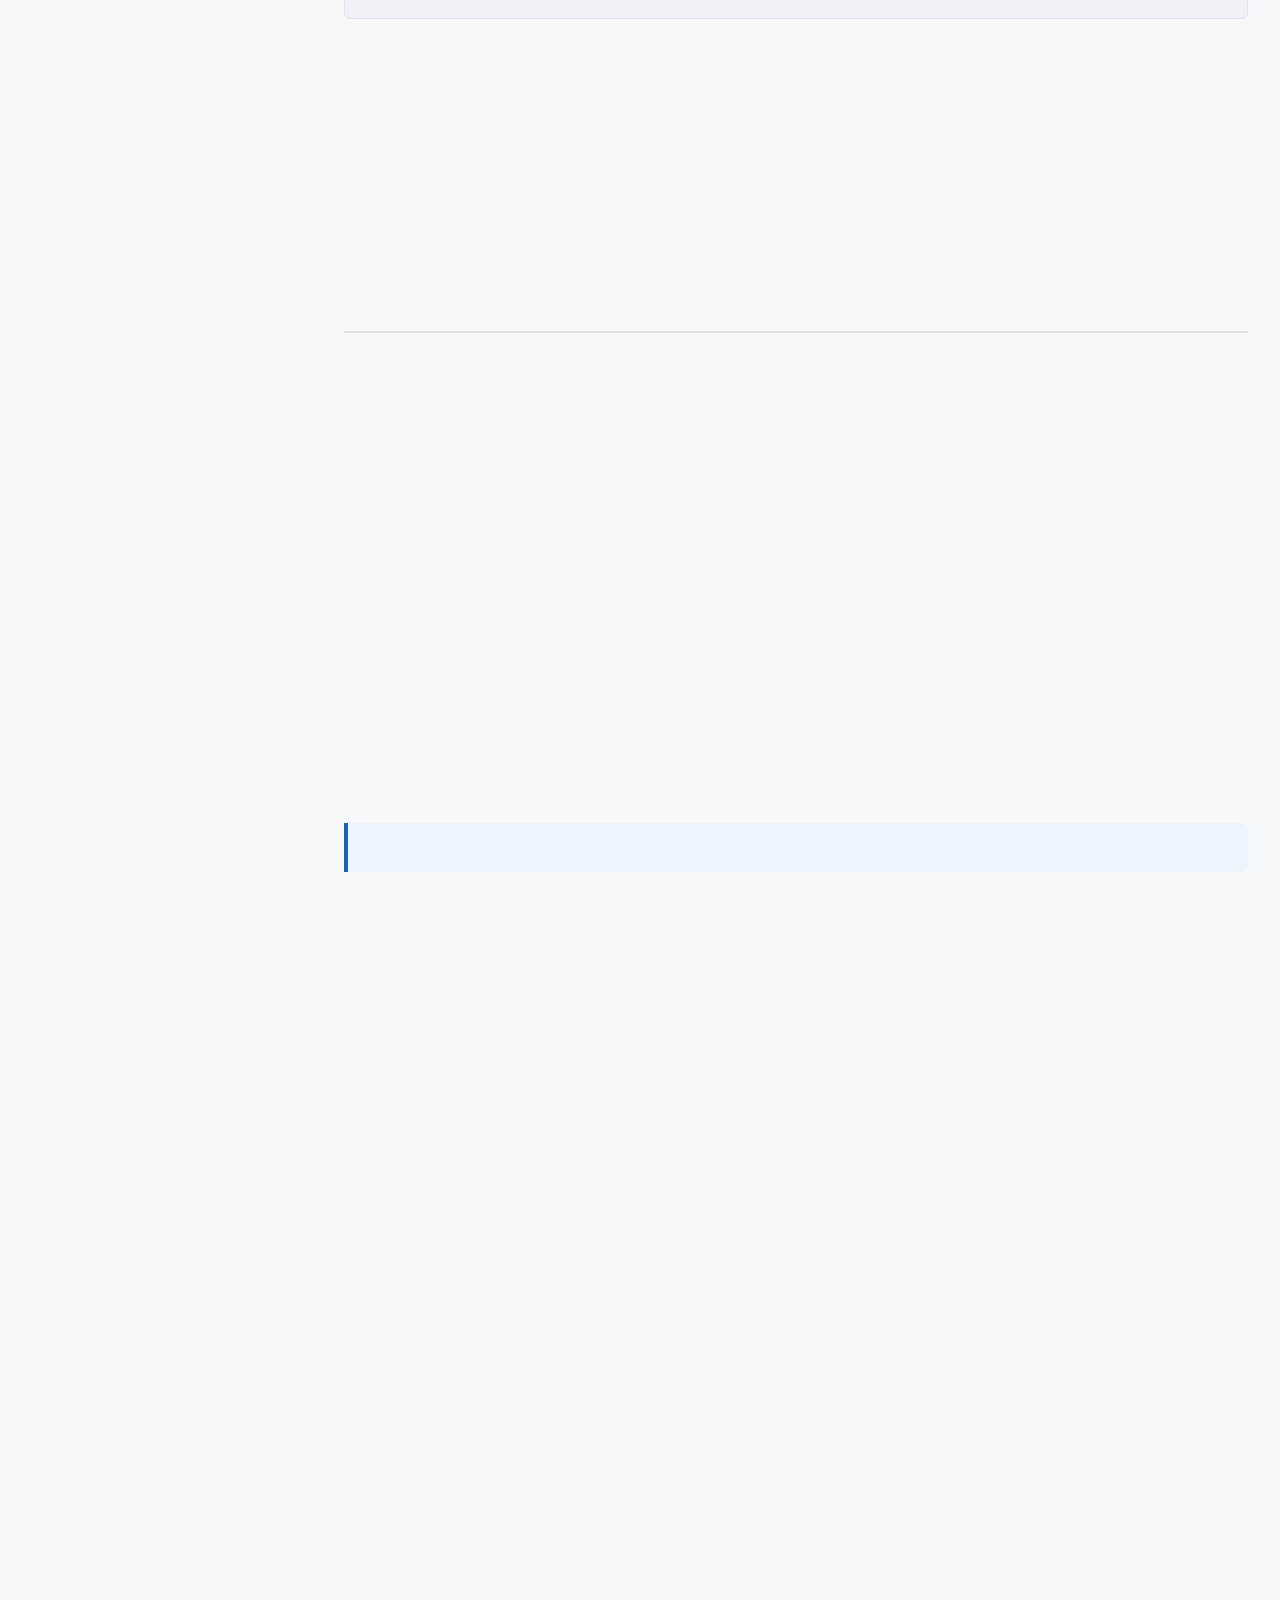
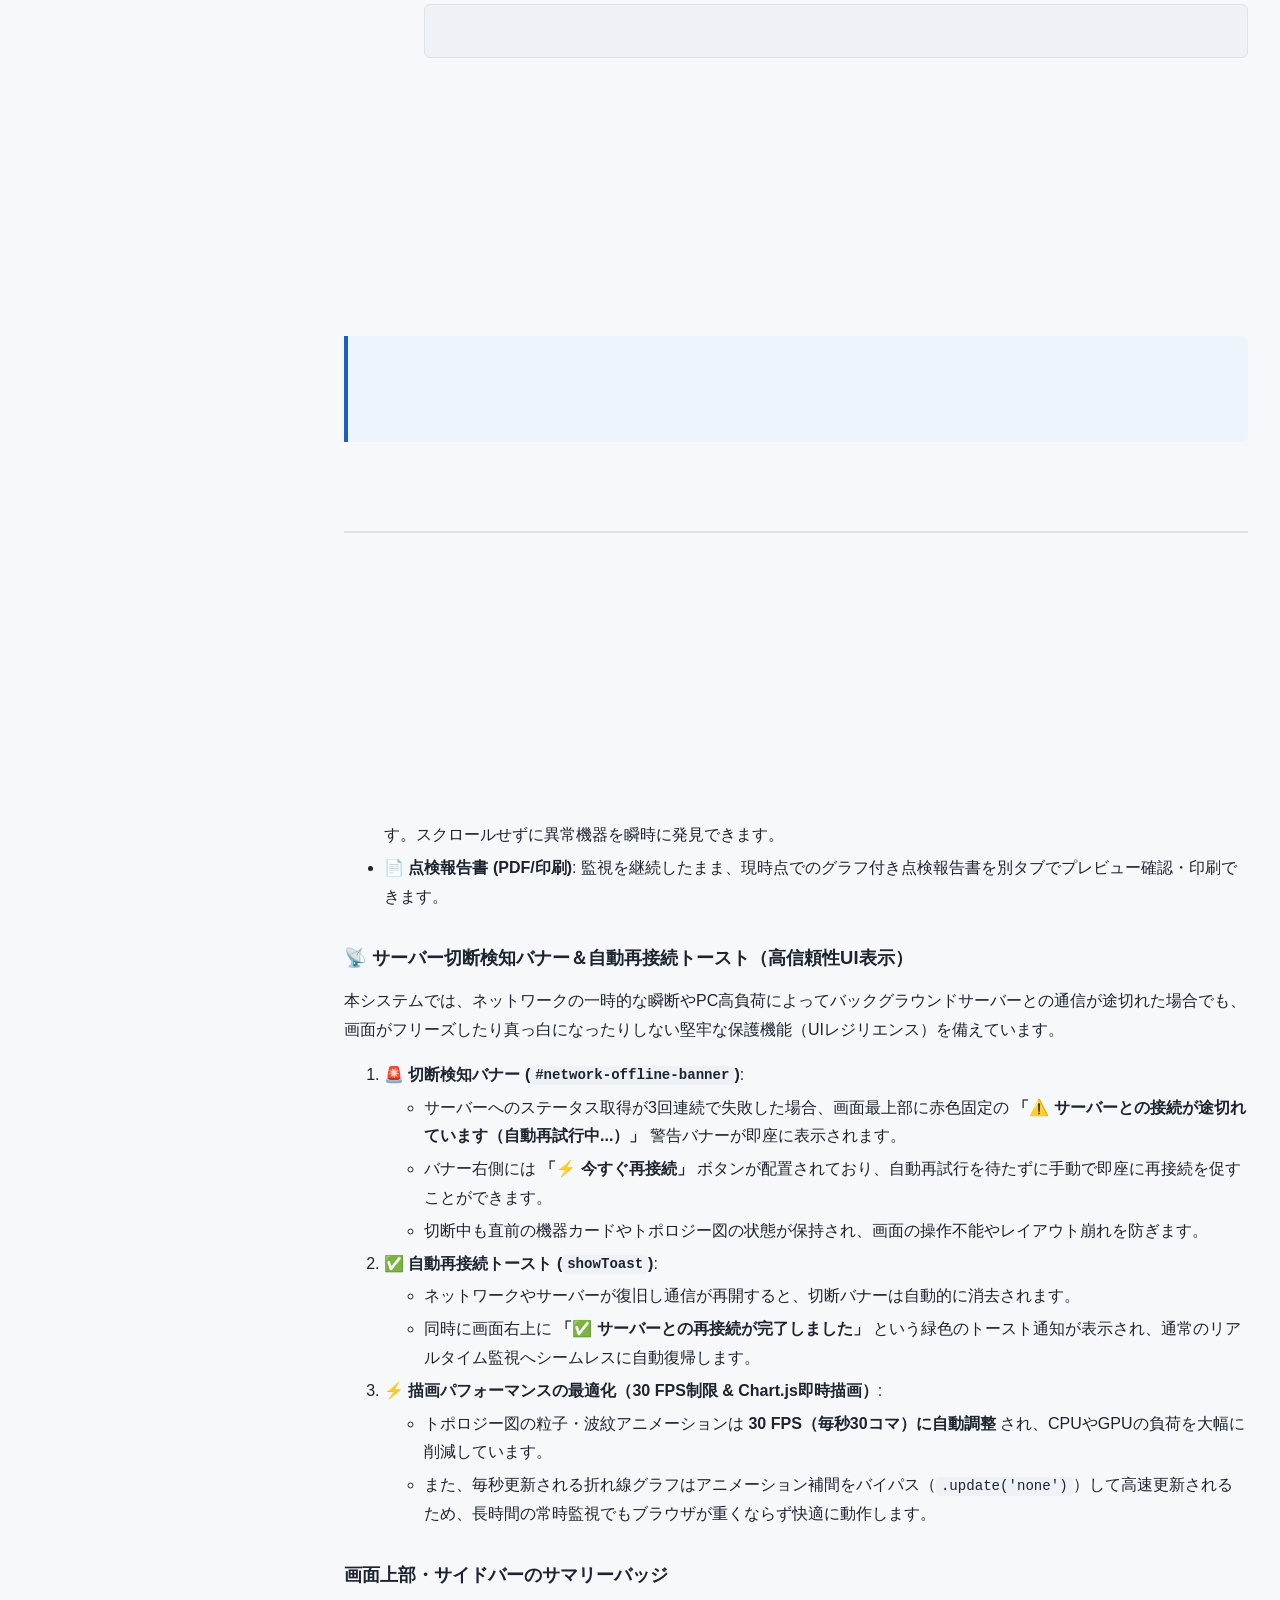
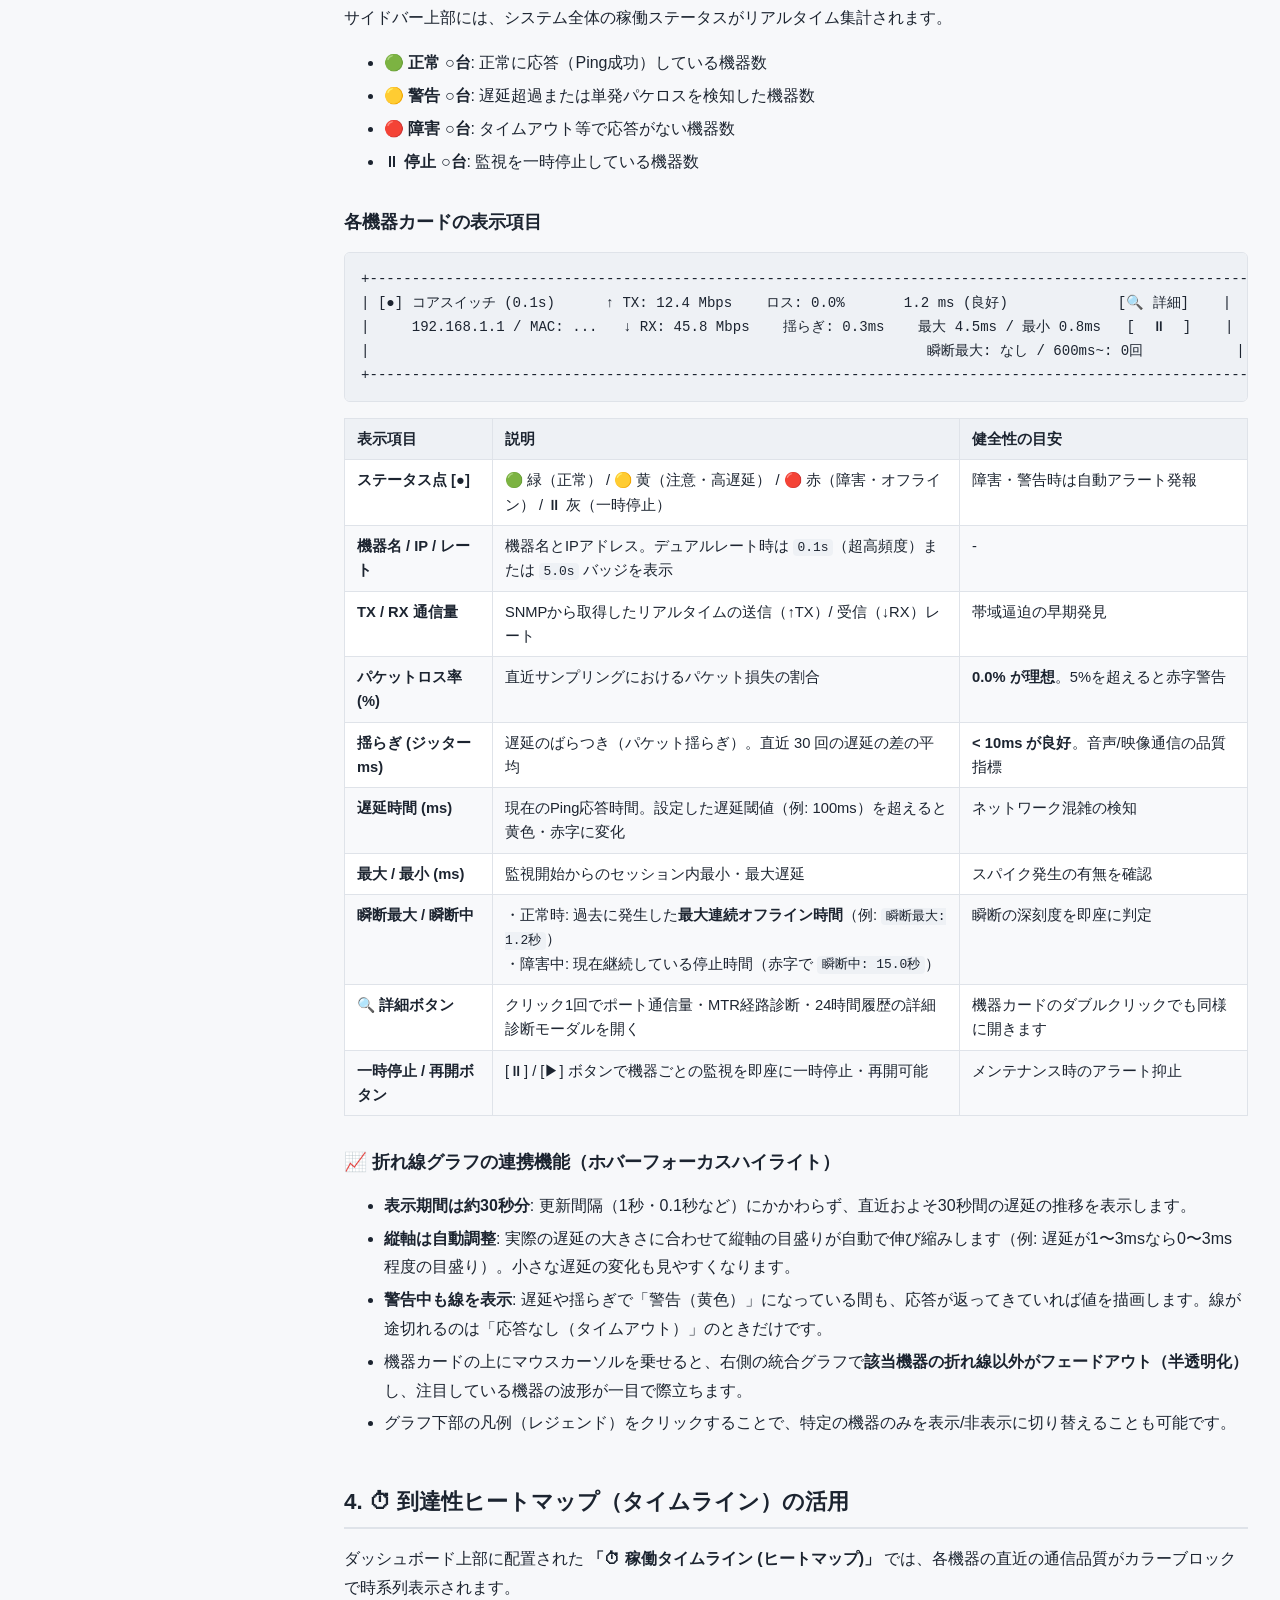
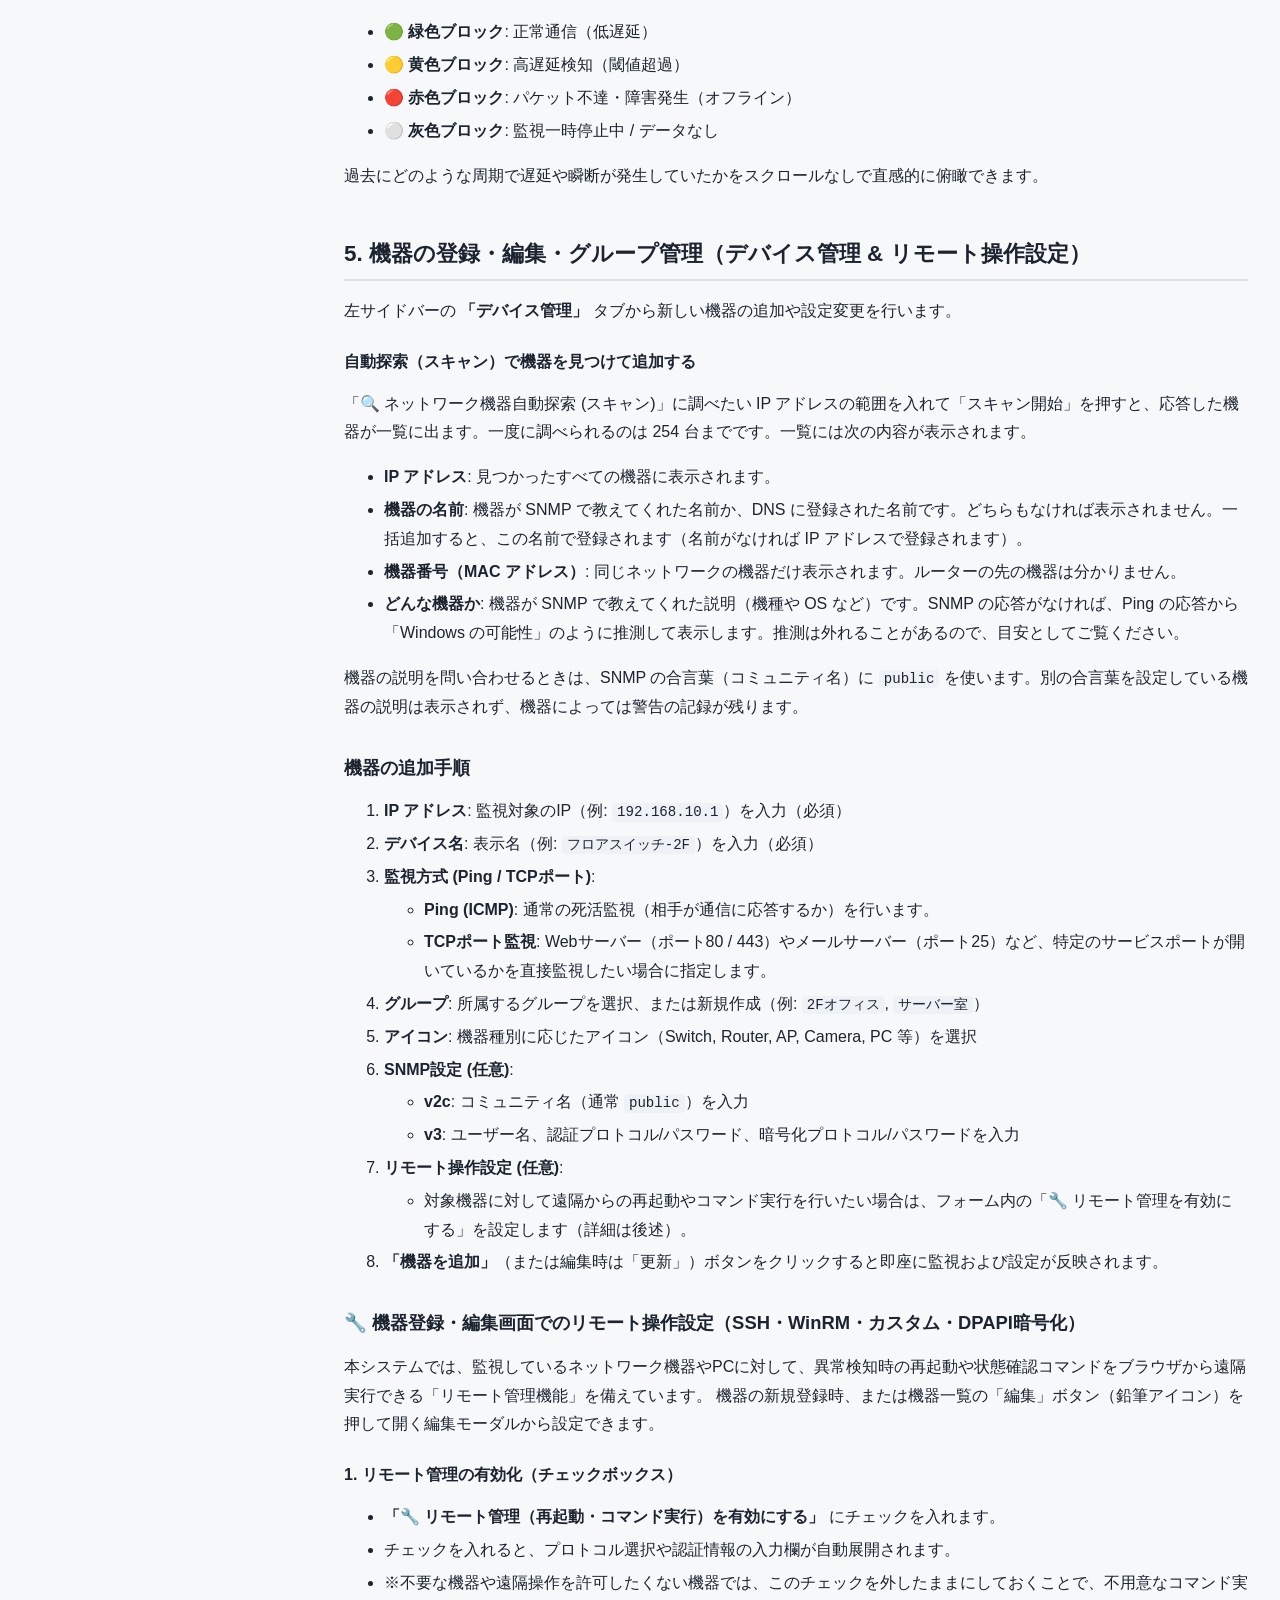
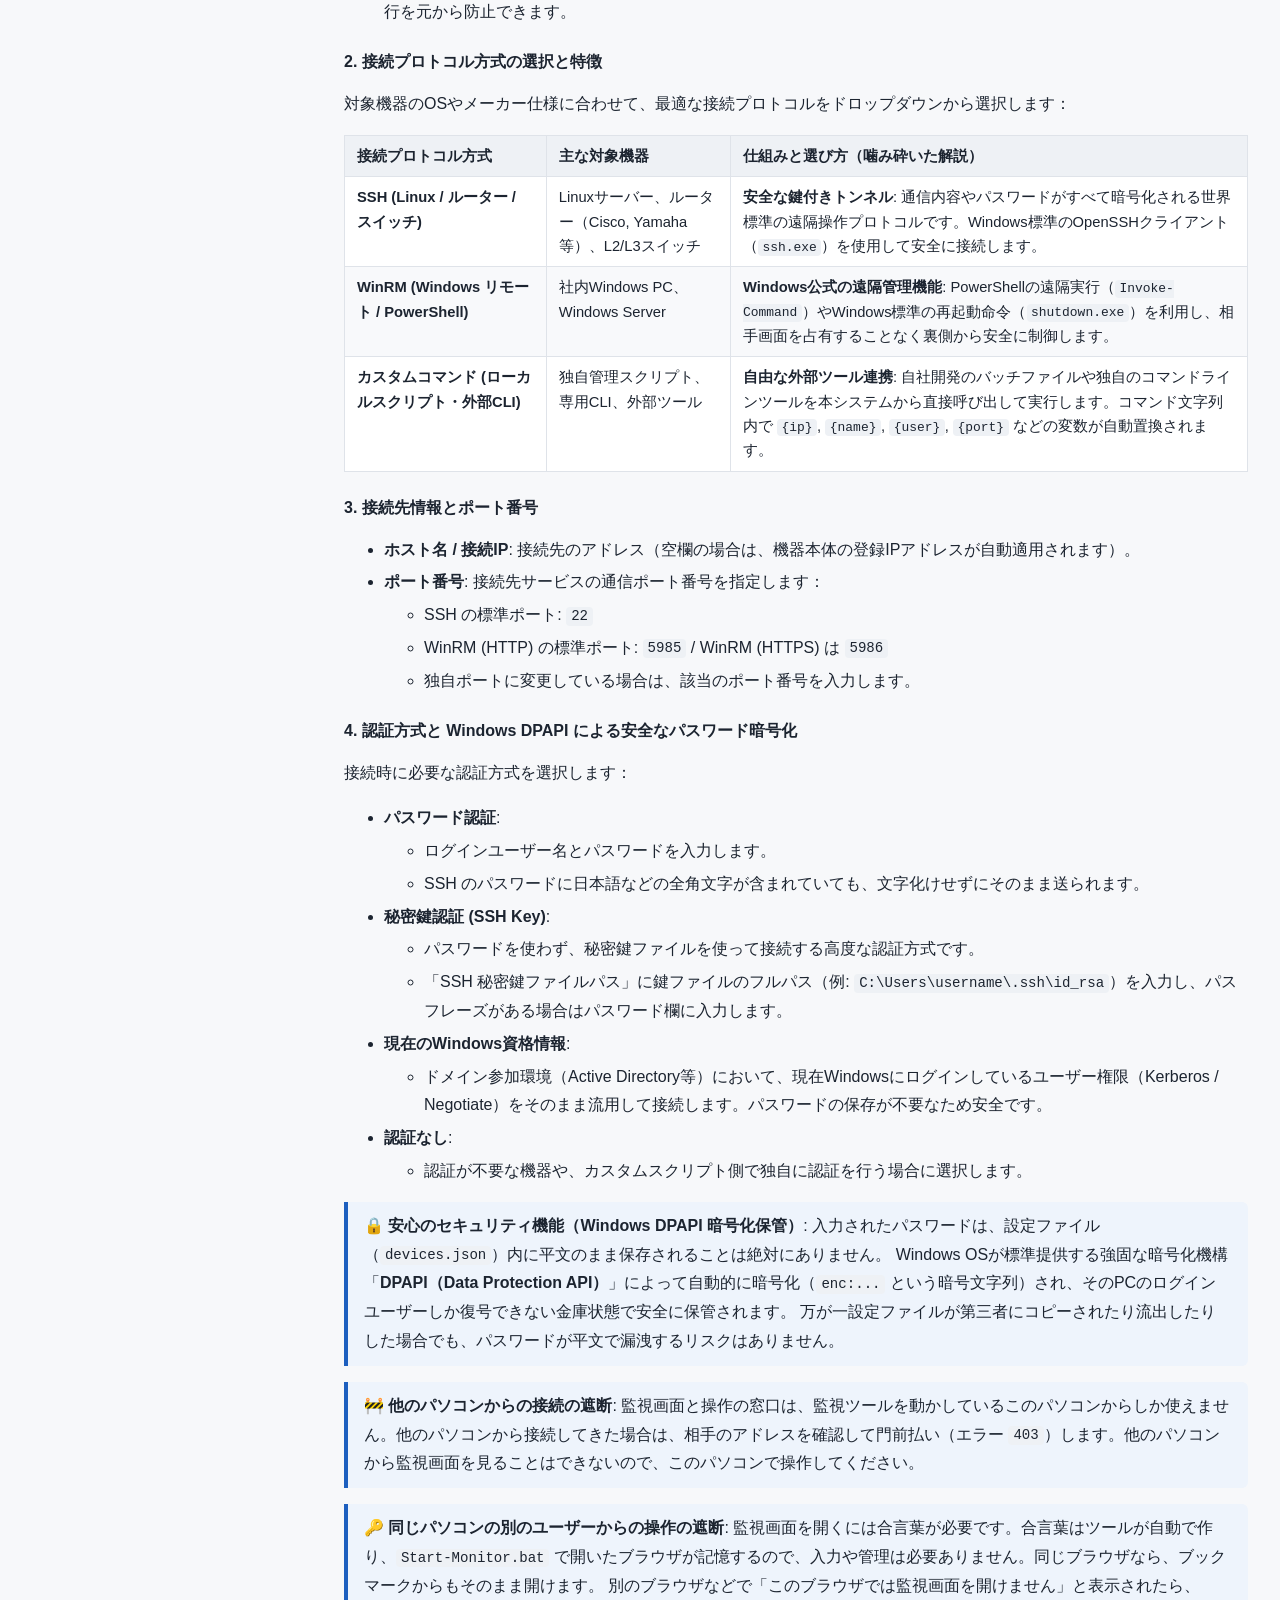
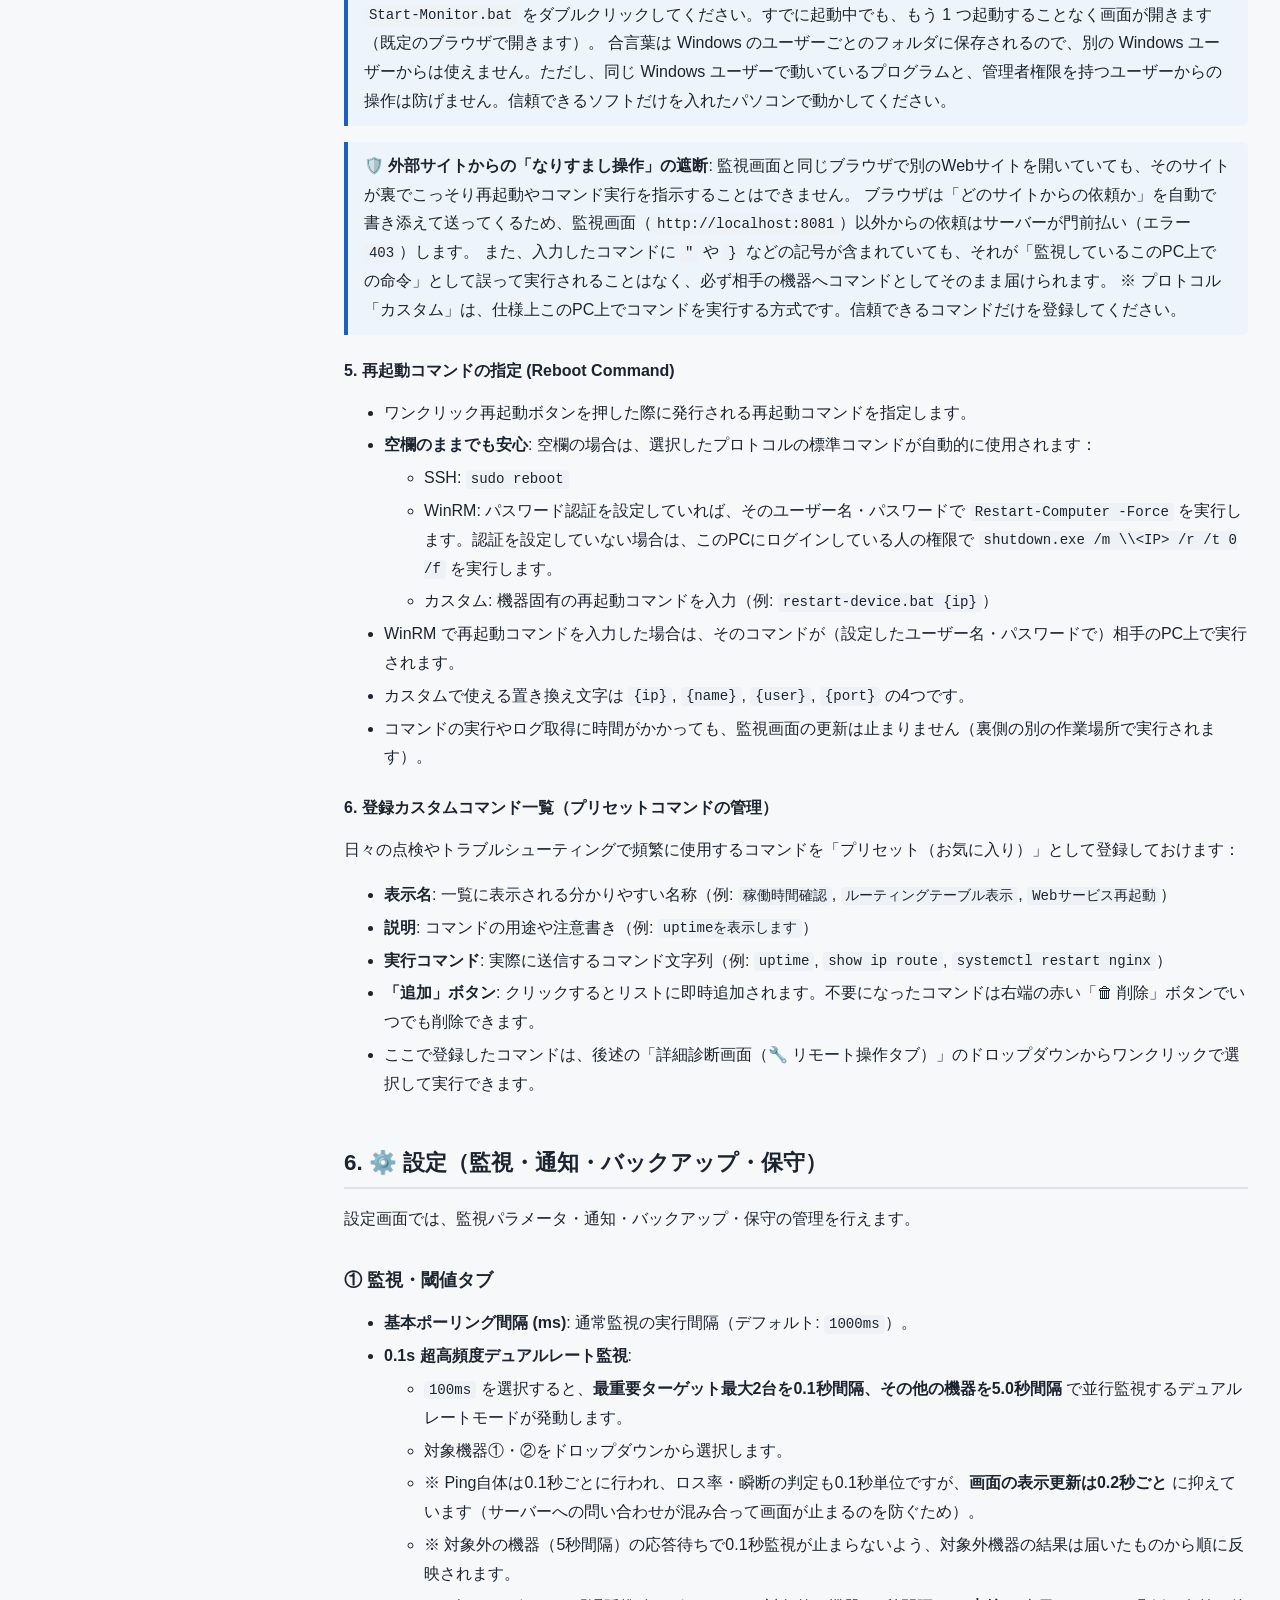
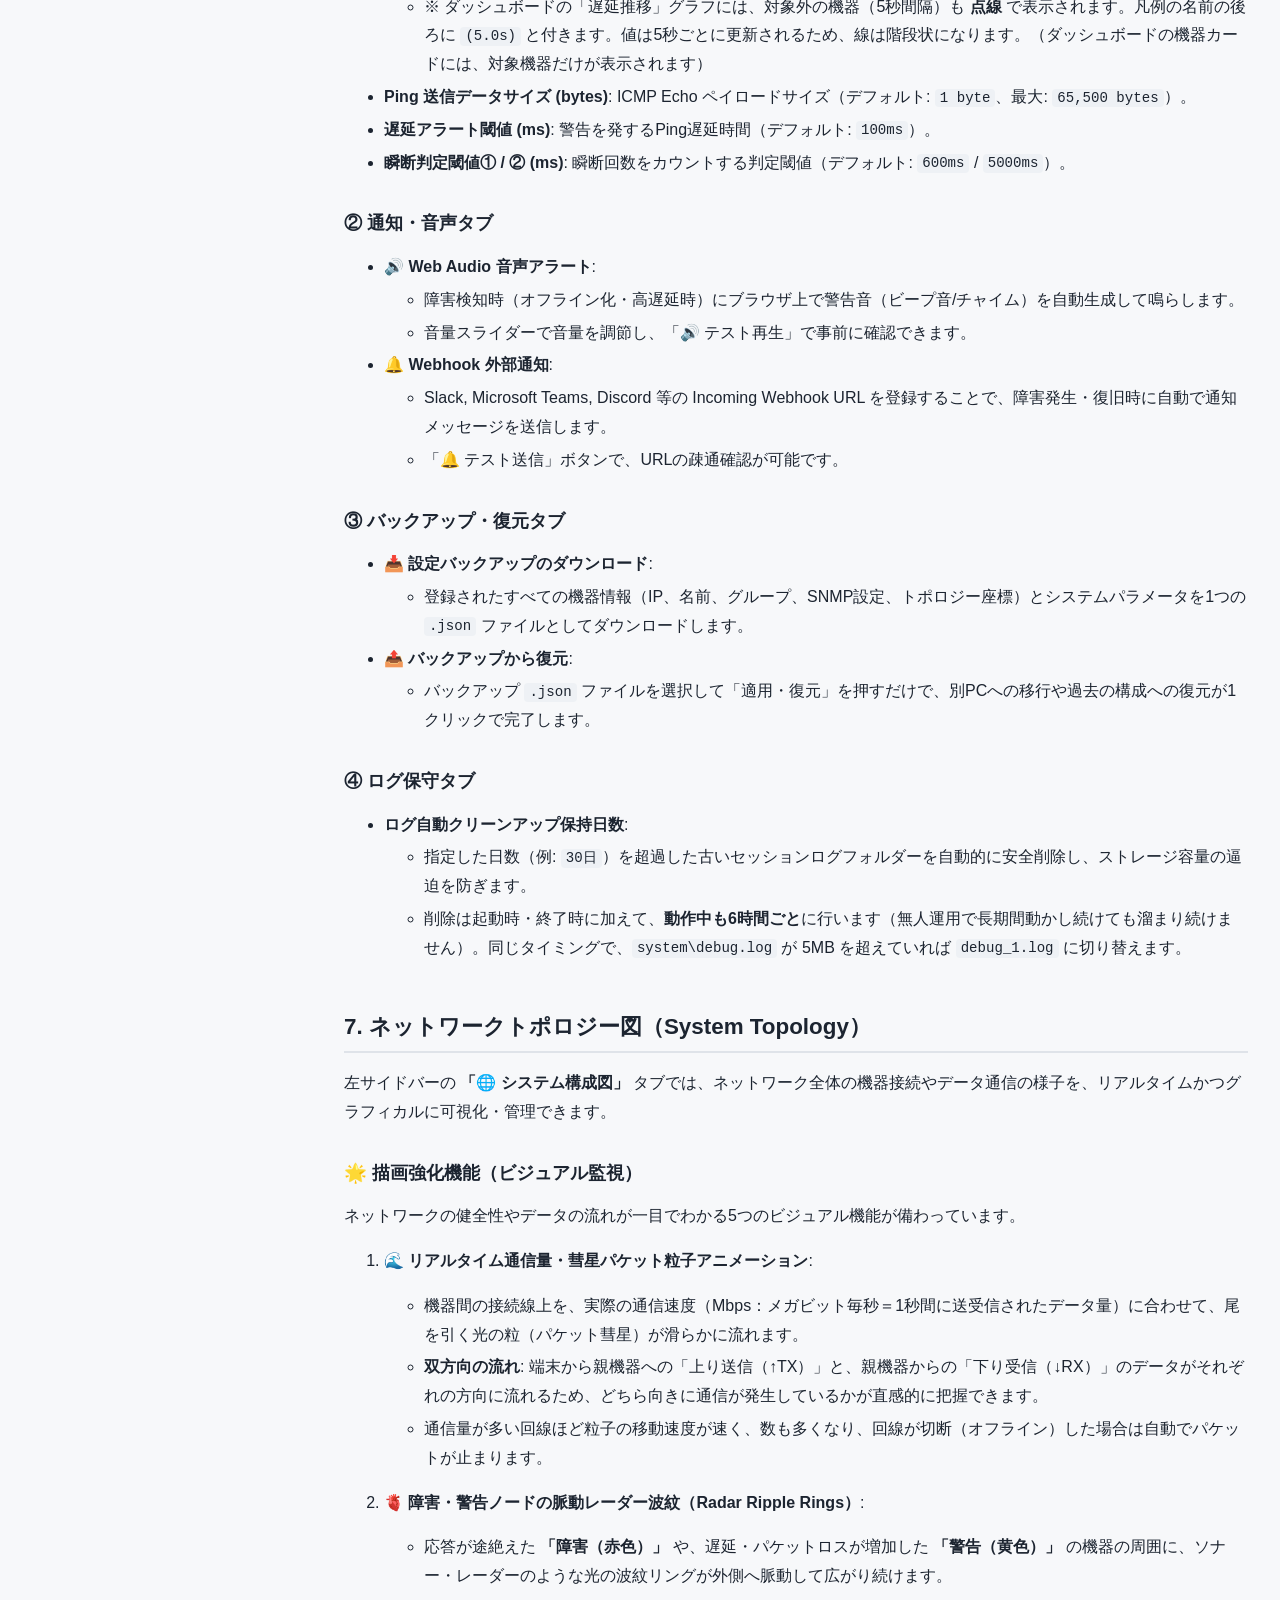
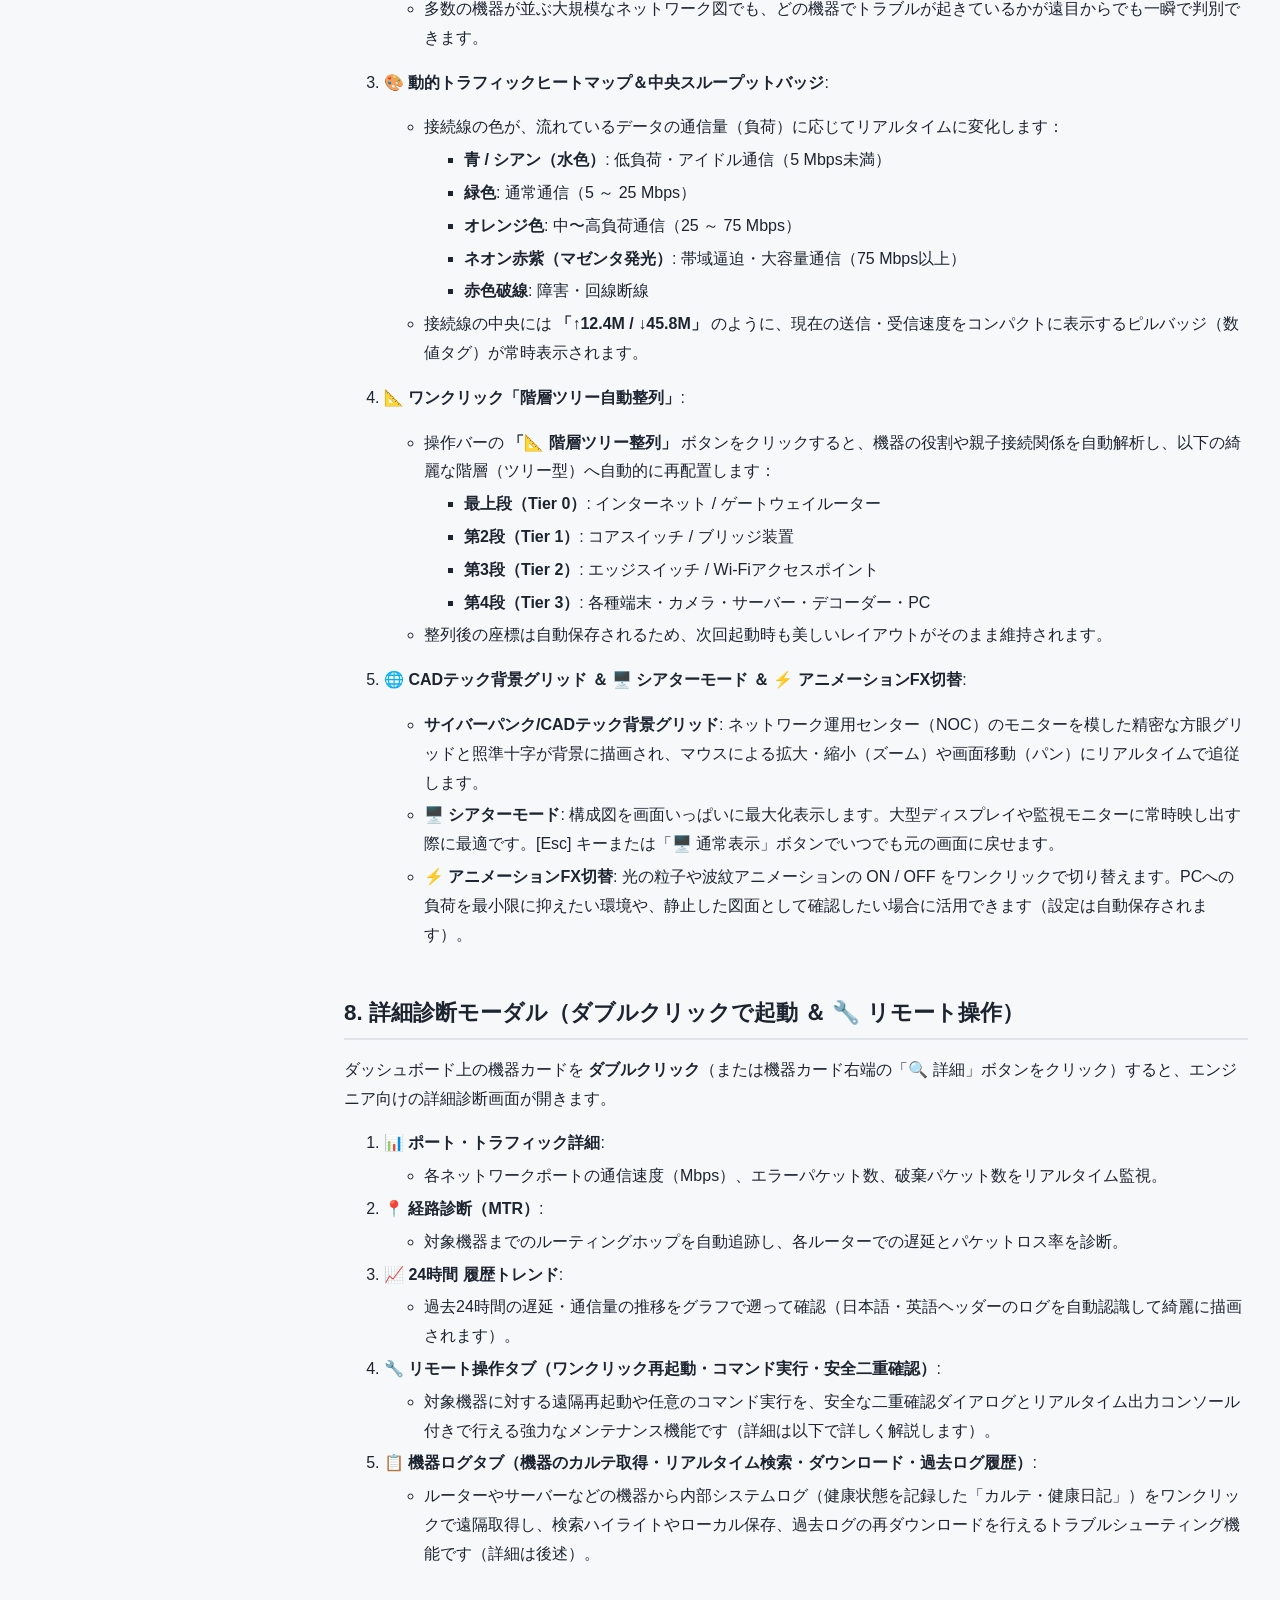
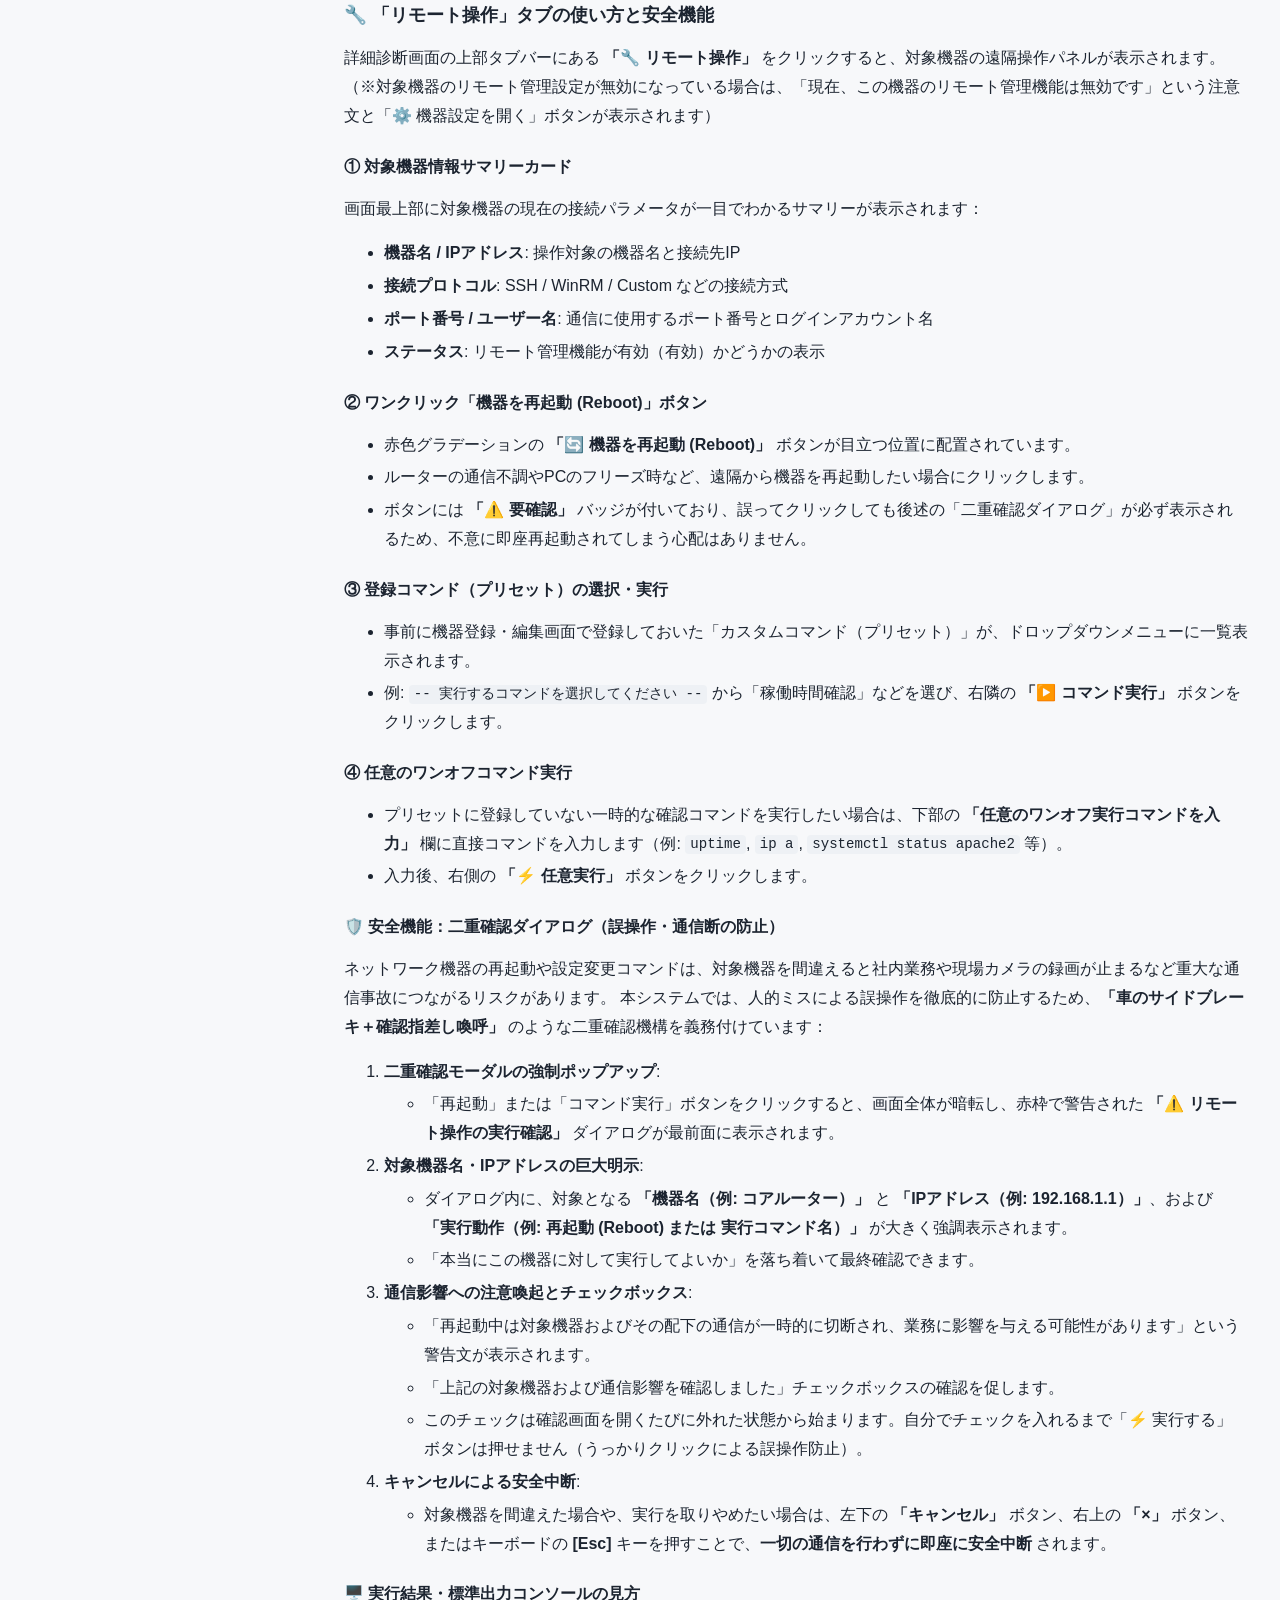
==== commit a18c3444: "refactor: Move helper scripts and documents into system subfolders Keep only the server, the watchdo" ====
--- a/利用手順書.html
+++ b/利用手順書.html
@@ -147,10 +147,16 @@
 │
 ├── 📂 【システム内部実装部】（system/ フォルダ）
 │   ├── Server.ps1                     # メインバックエンドHTTPサーバー＆監視コーディネーター
-│   ├── Stop-All.bat                   # 機器ごとの監視ウィンドウを一括終了
 │   ├── Watchdog.ps1                   # 監視サーバーの死活監視・自己治癒（自動再起動プロセス）
-│   ├── Check-Prerequisites.ps1        # 起動前モジュール診断＆自動インストール
-│   ├── Ensure-Utf8Bom.ps1             # 文字化け防止のための文字コード（UTF-8 BOM）検証ツール
+│   ├── tools/                         # 起動前の点検と補助のスクリプト
+│   │   ├── Check-Prerequisites.ps1    # 起動前モジュール診断＆自動インストール
+│   │   ├── Ensure-Utf8Bom.ps1         # 文字化け防止のための文字コード（UTF-8 BOM）検証ツール
+│   │   ├── Launcher.ps1               # 機器ごとの監視ウィンドウを開く
+│   │   ├── Monitor-SingleDevice.ps1   # 1 台分の監視ウィンドウ
+│   │   ├── Stop-All.bat               # 機器ごとの監視ウィンドウを一括終了
+│   │   ├── Service-Setup.bat          # 自動起動の登録
+│   │   └── Start-BandwidthServer.ps1  # 帯域計測の受け側を起動
+│   ├── docs/                          # 開発者・管理者向けの資料
 │   ├── config.json / devices.json     # システム設定・登録機器構成データ（自動保存）
 │   ├── modules/                       # 内部機能モジュール群
 │   │   ├── Common.psm1                # 共通処理・並行スレッド生成（Runspace）・設定JSON暗号化保存（DPAPI）
@@ -1345,7 +1351,7 @@
 </tr>
 <tr>
 <td align="left"><strong>PC 起動時に自動で監視を始めたい</strong></td>
-<td align="left"><code>system\Service-Setup.bat</code> を実行します。[2] は Windows にログオンしたとき、[3] は PC の起動時（ログオン前）に起動します。どちらも<strong>今のWindowsユーザーで動かす</strong>ので、保存済みのパスワードを復号できます。[3] は登録時に Windows のパスワードを聞かれます。また、<strong>Google ドライブなどの同期ドライブはログオン前には使えない</strong>ため、[3] を使う場合はプロジェクトを C ドライブなどへ移してください。以前 SYSTEM で登録したタスクは同じ名前で上書きされます。</td>
+<td align="left"><code>system\tools\Service-Setup.bat</code> を実行します。[2] は Windows にログオンしたとき、[3] は PC の起動時（ログオン前）に起動します。どちらも<strong>今のWindowsユーザーで動かす</strong>ので、保存済みのパスワードを復号できます。[3] は登録時に Windows のパスワードを聞かれます。また、<strong>Google ドライブなどの同期ドライブはログオン前には使えない</strong>ため、[3] を使う場合はプロジェクトを C ドライブなどへ移してください。以前 SYSTEM で登録したタスクは同じ名前で上書きされます。</td>
 </tr>
 <tr>
 <td align="left"><strong>起動時に「保存済みのパスワードを復号できません」と表示された</strong></td>
@@ -1365,7 +1371,7 @@
 </tr>
 <tr>
 <td align="left"><strong>機器ごとの監視ウィンドウ（Launcher.ps1）をまとめて閉じたい</strong></td>
-<td align="left"><code>system</code> フォルダの <code>Stop-All.bat</code> をダブルクリックします。各ウィンドウが結果を保存してから自動で閉じます。メインの監視画面には影響しません。</td>
+<td align="left"><code>system\tools</code> フォルダの <code>Stop-All.bat</code> をダブルクリックします。各ウィンドウが結果を保存してから自動で閉じます。メインの監視画面には影響しません。</td>
 </tr>
 <tr>
 <td align="left"><strong>音声アラートが鳴らない</strong></td>
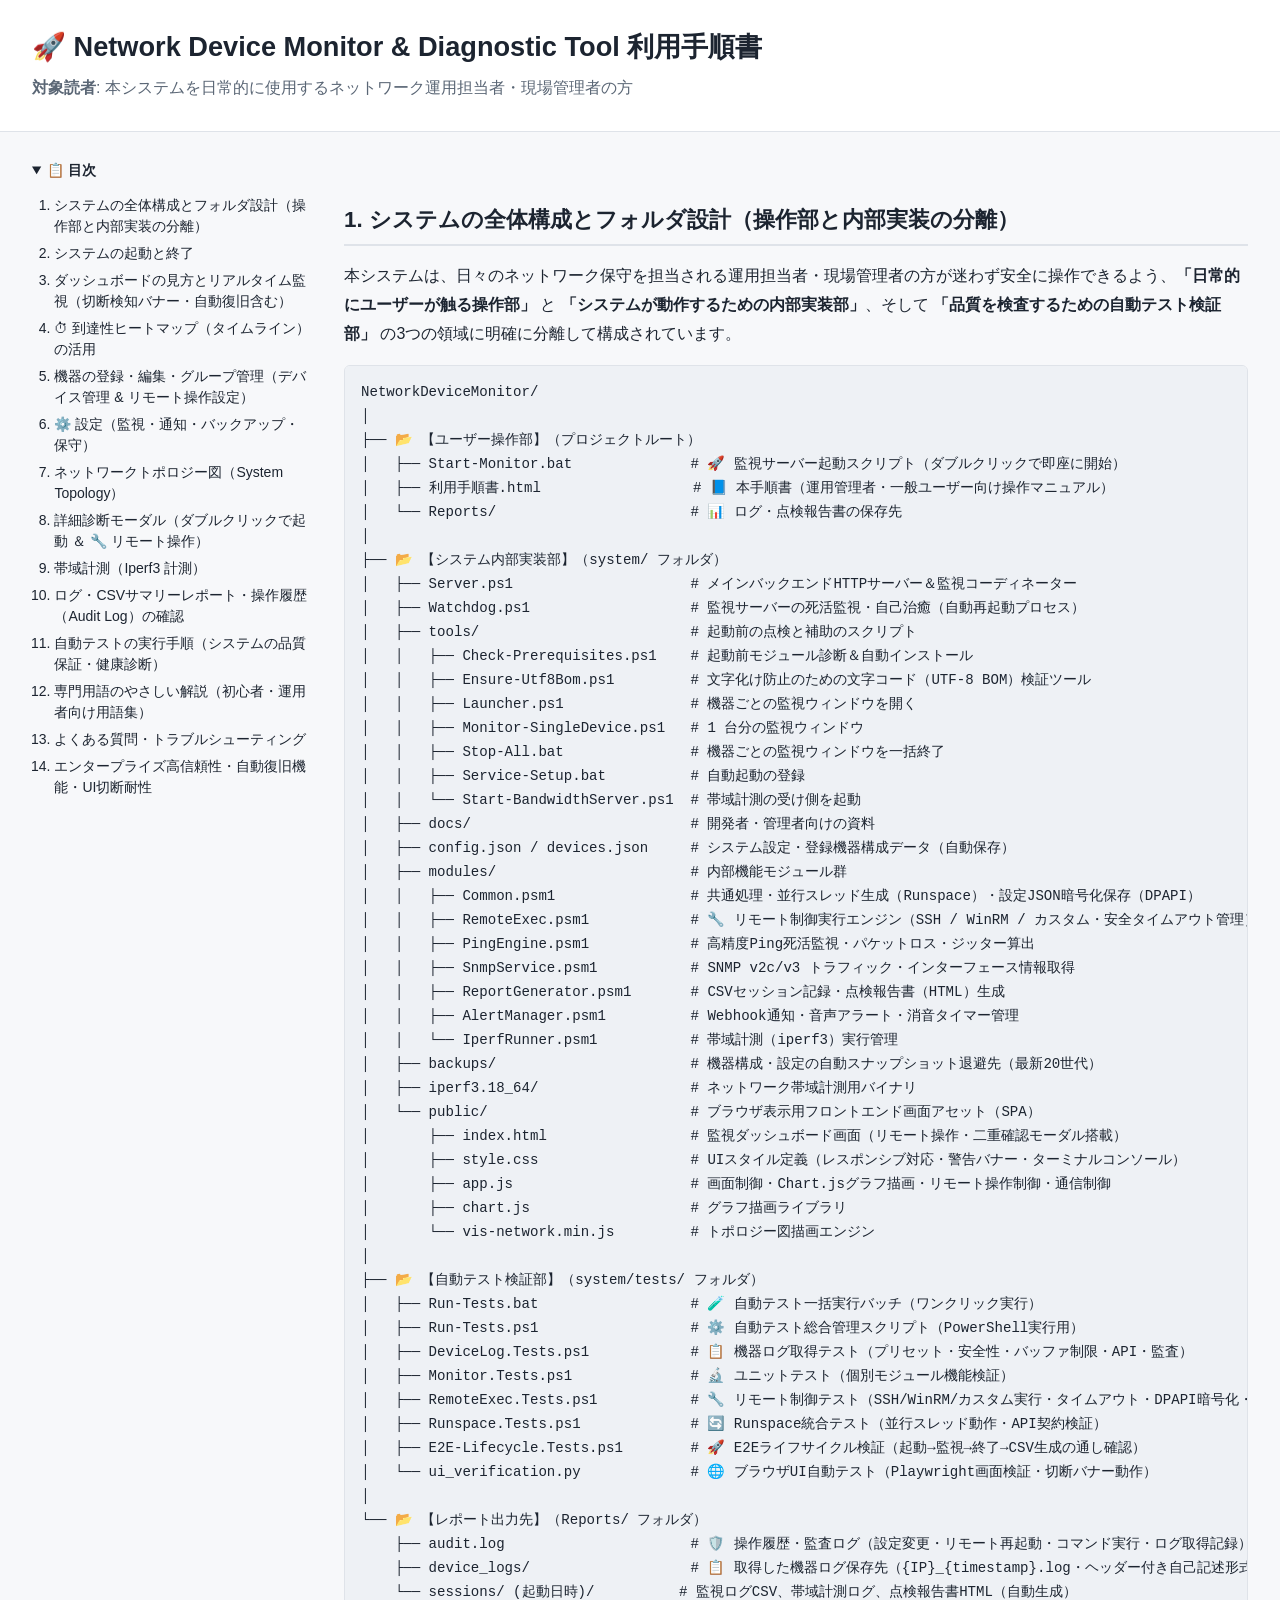
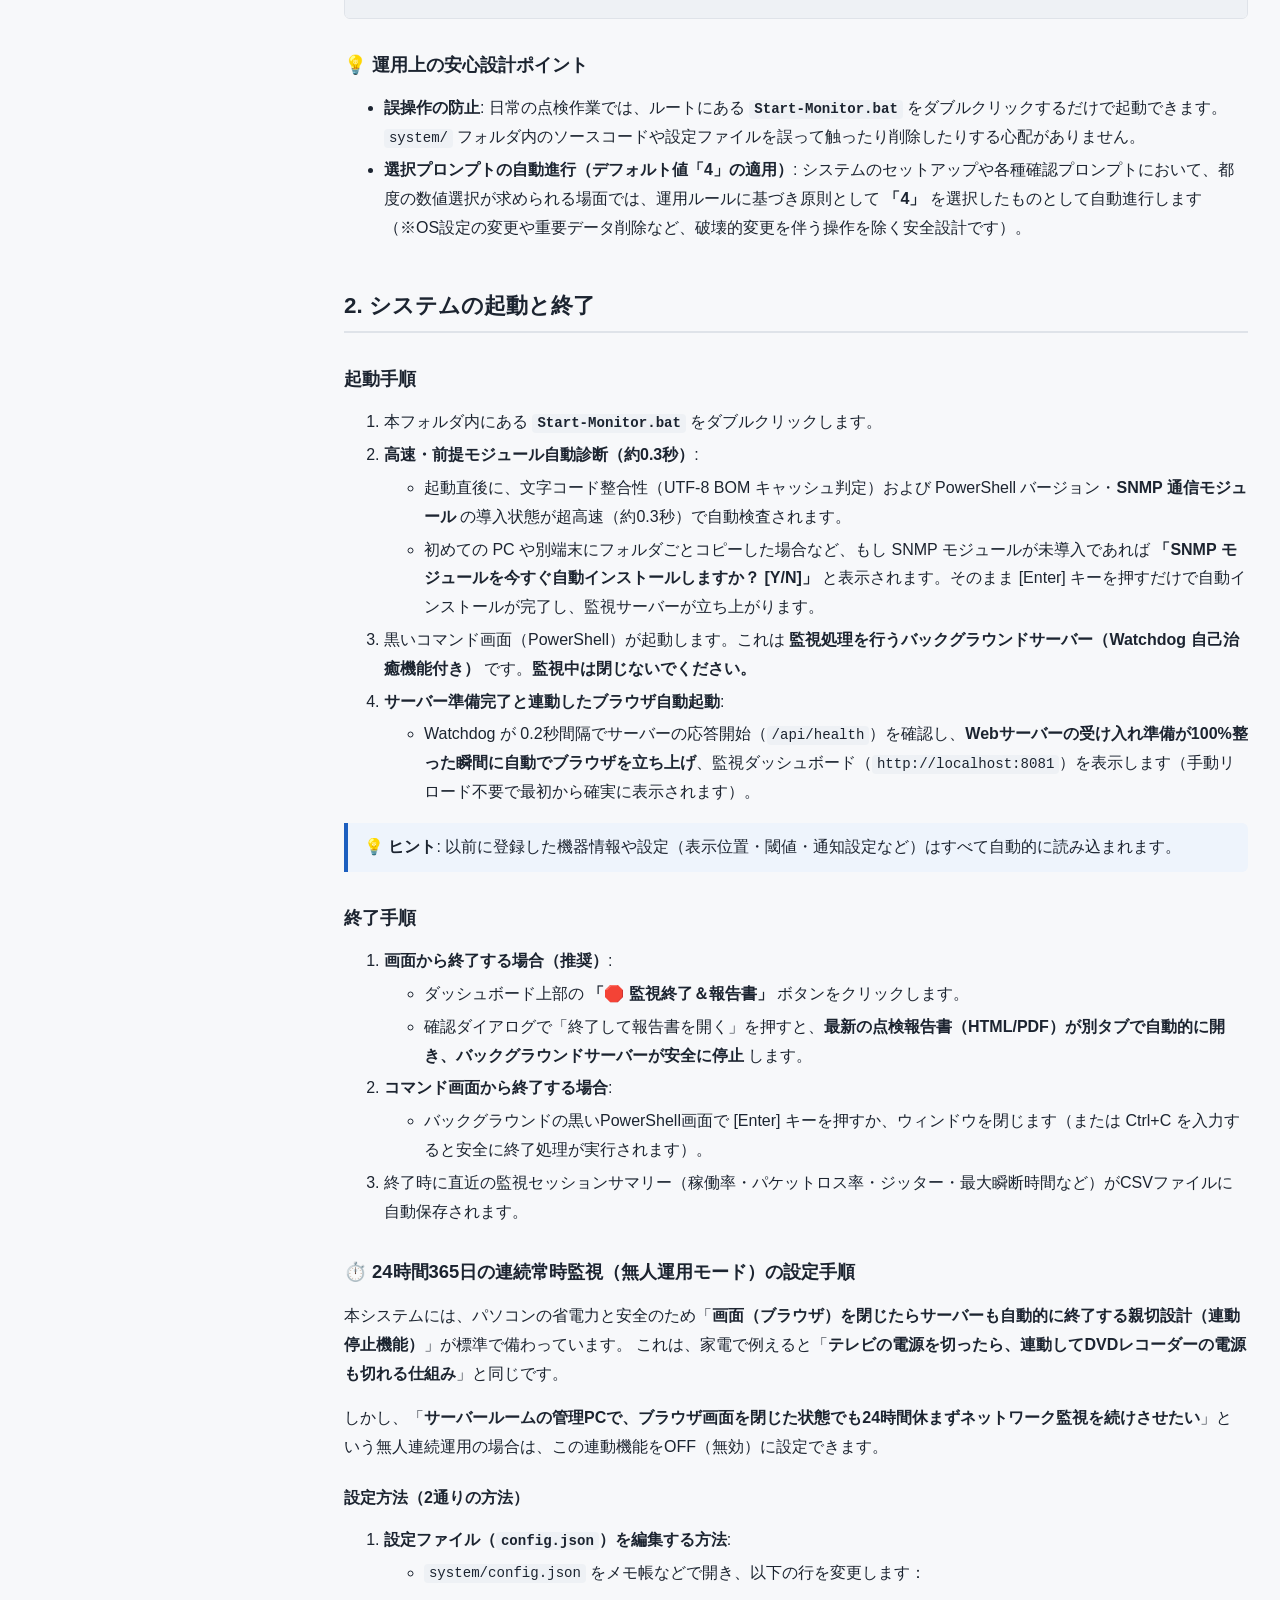
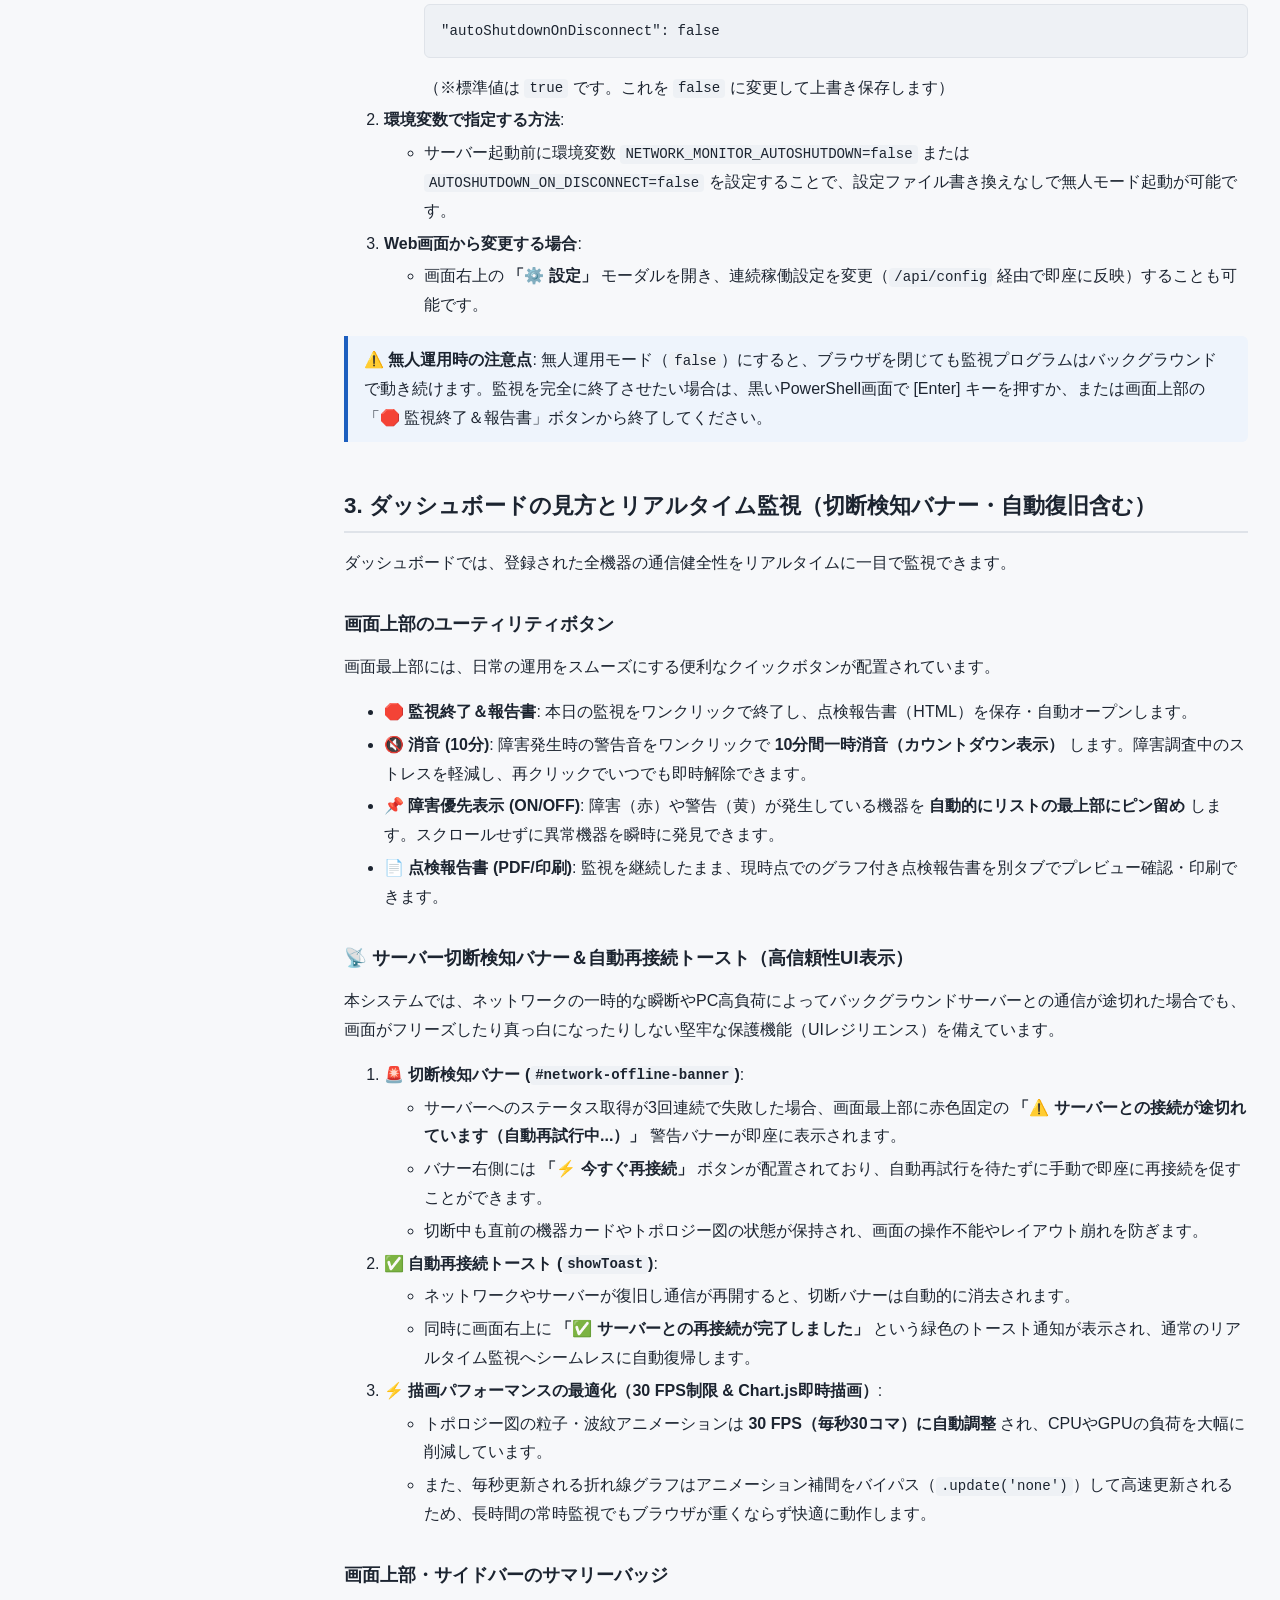
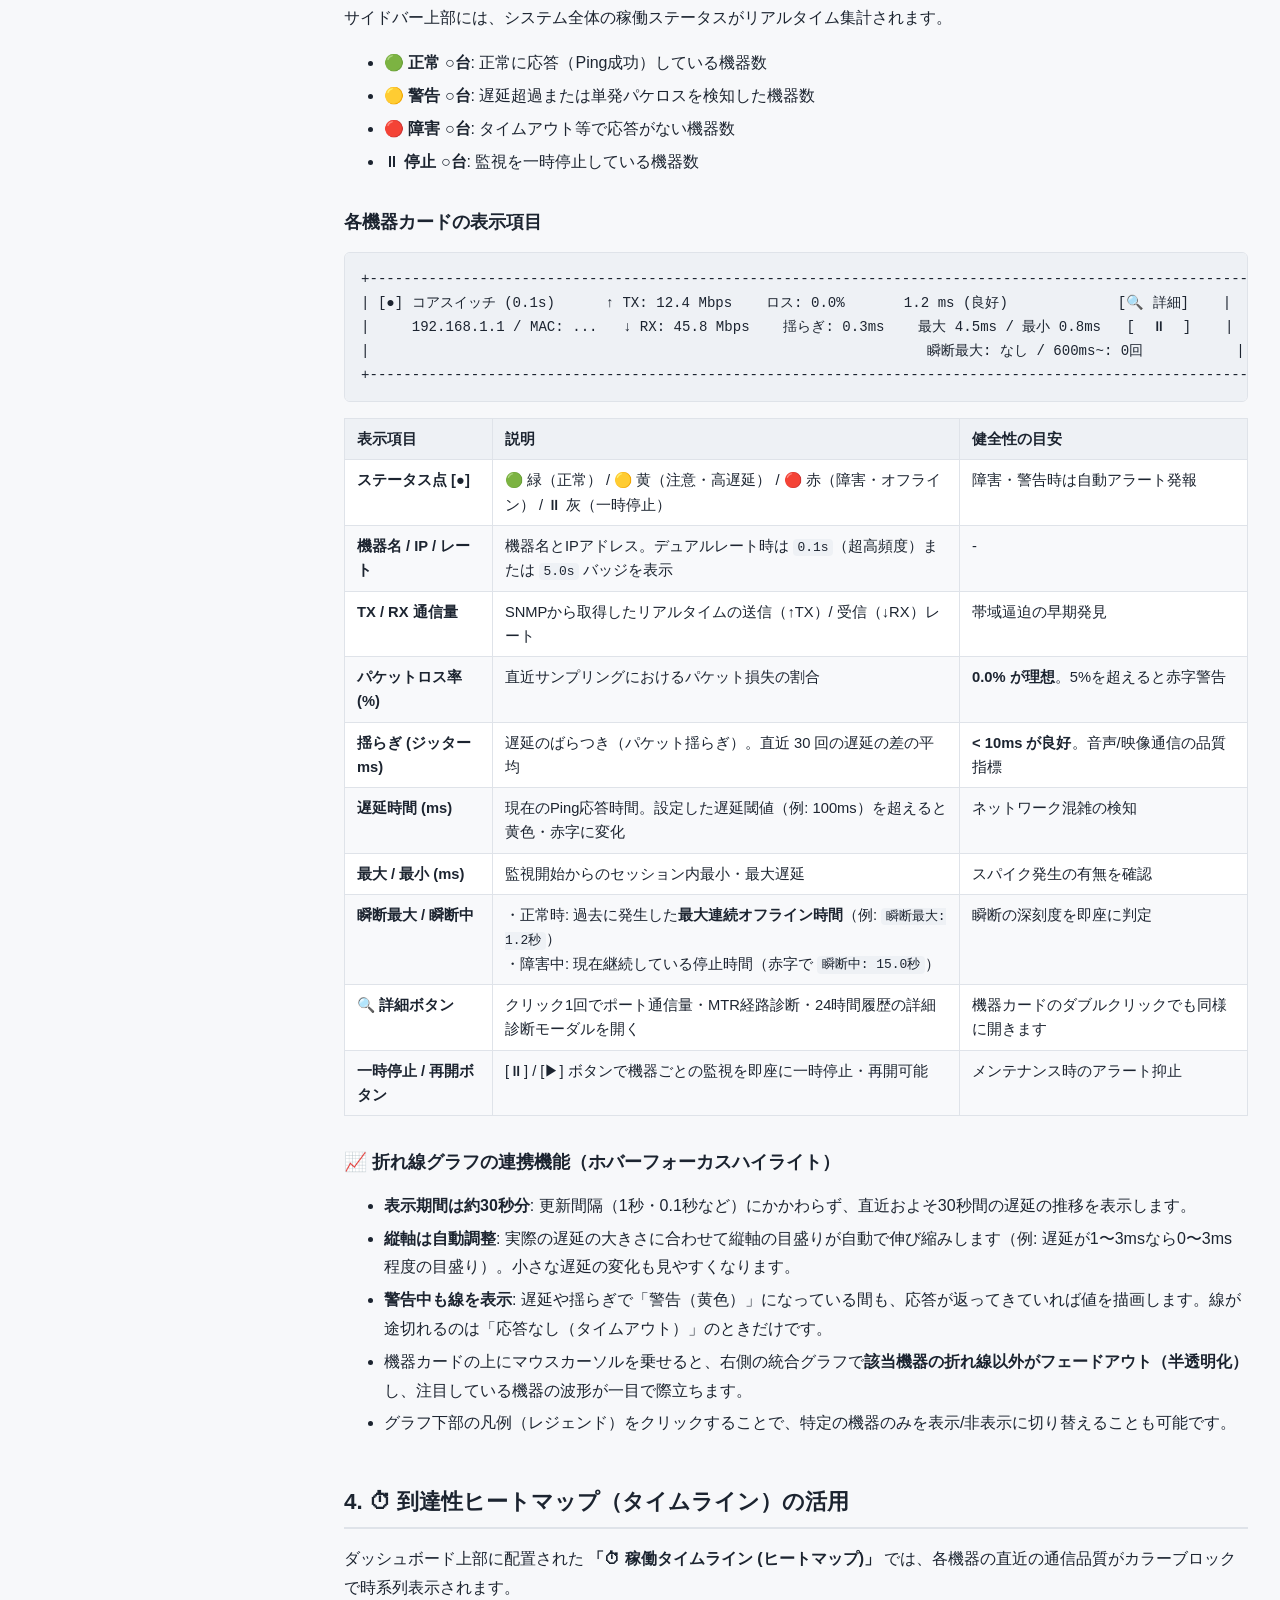
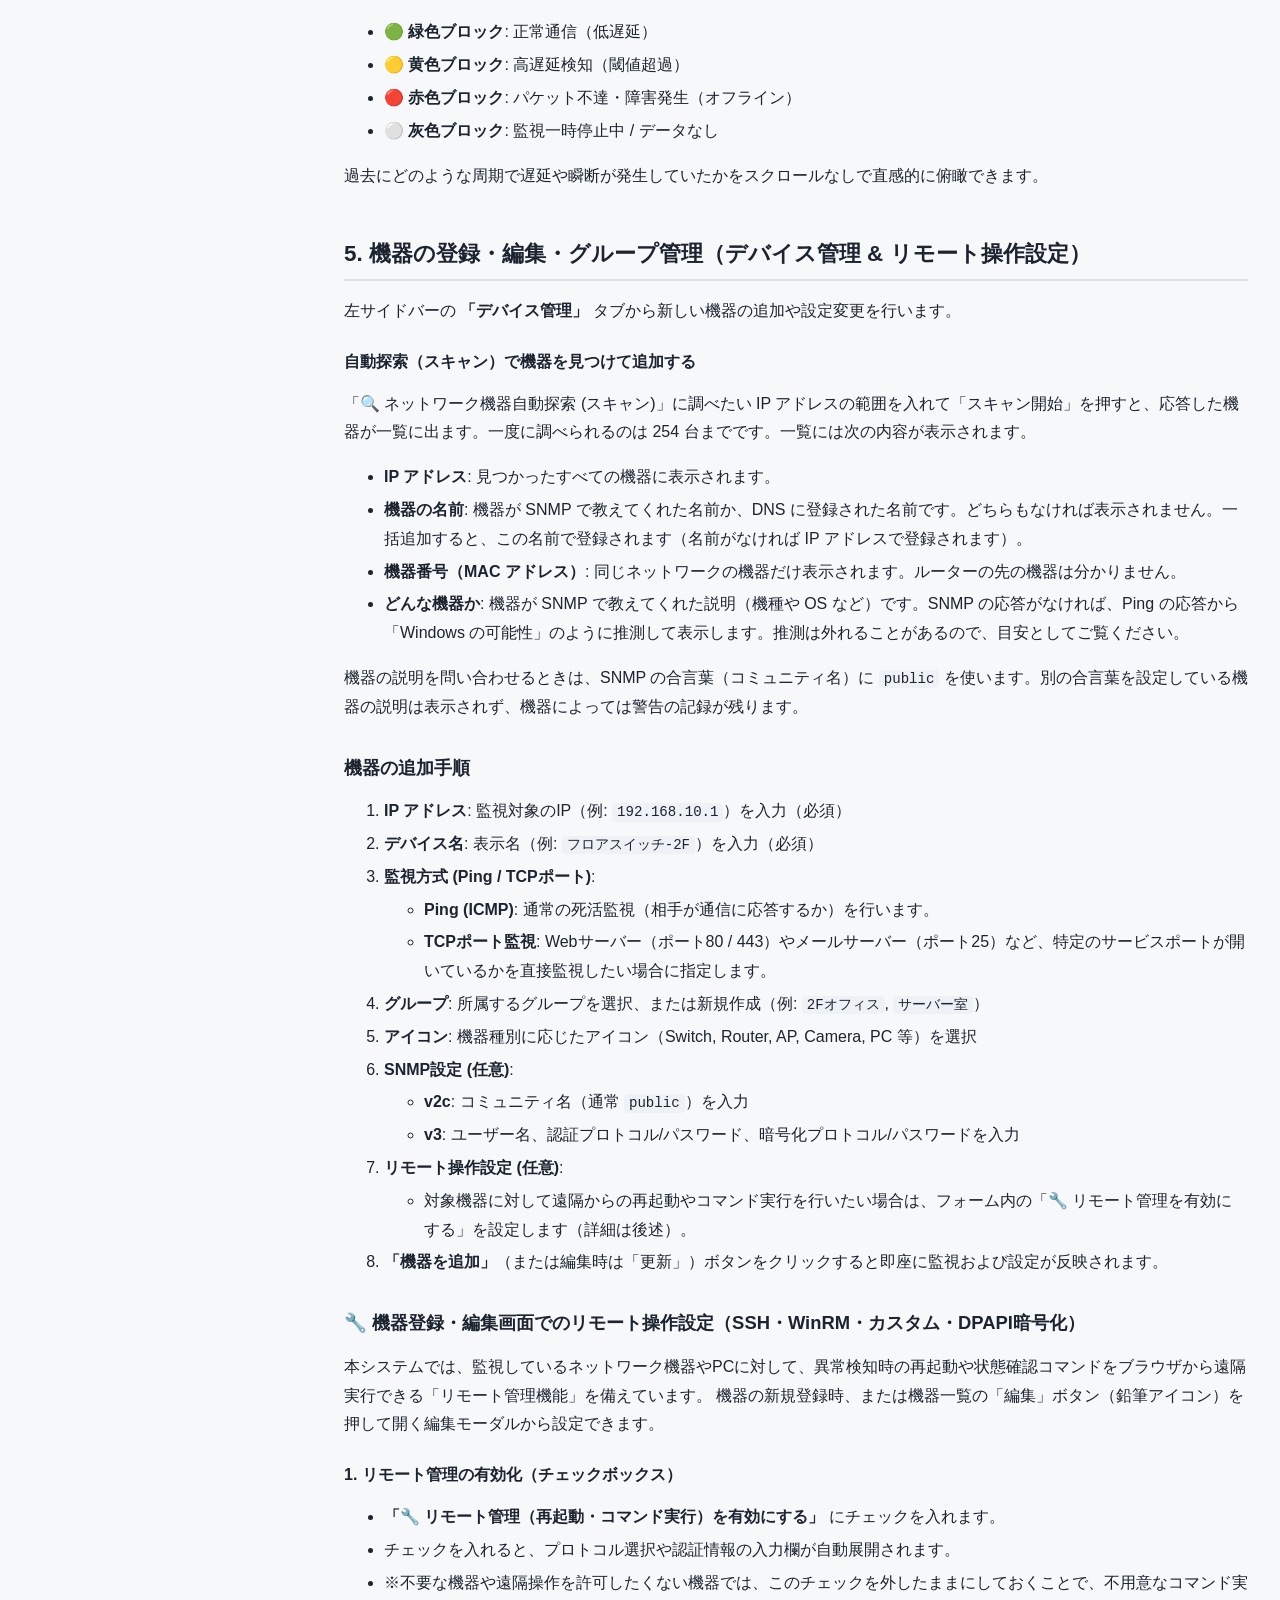
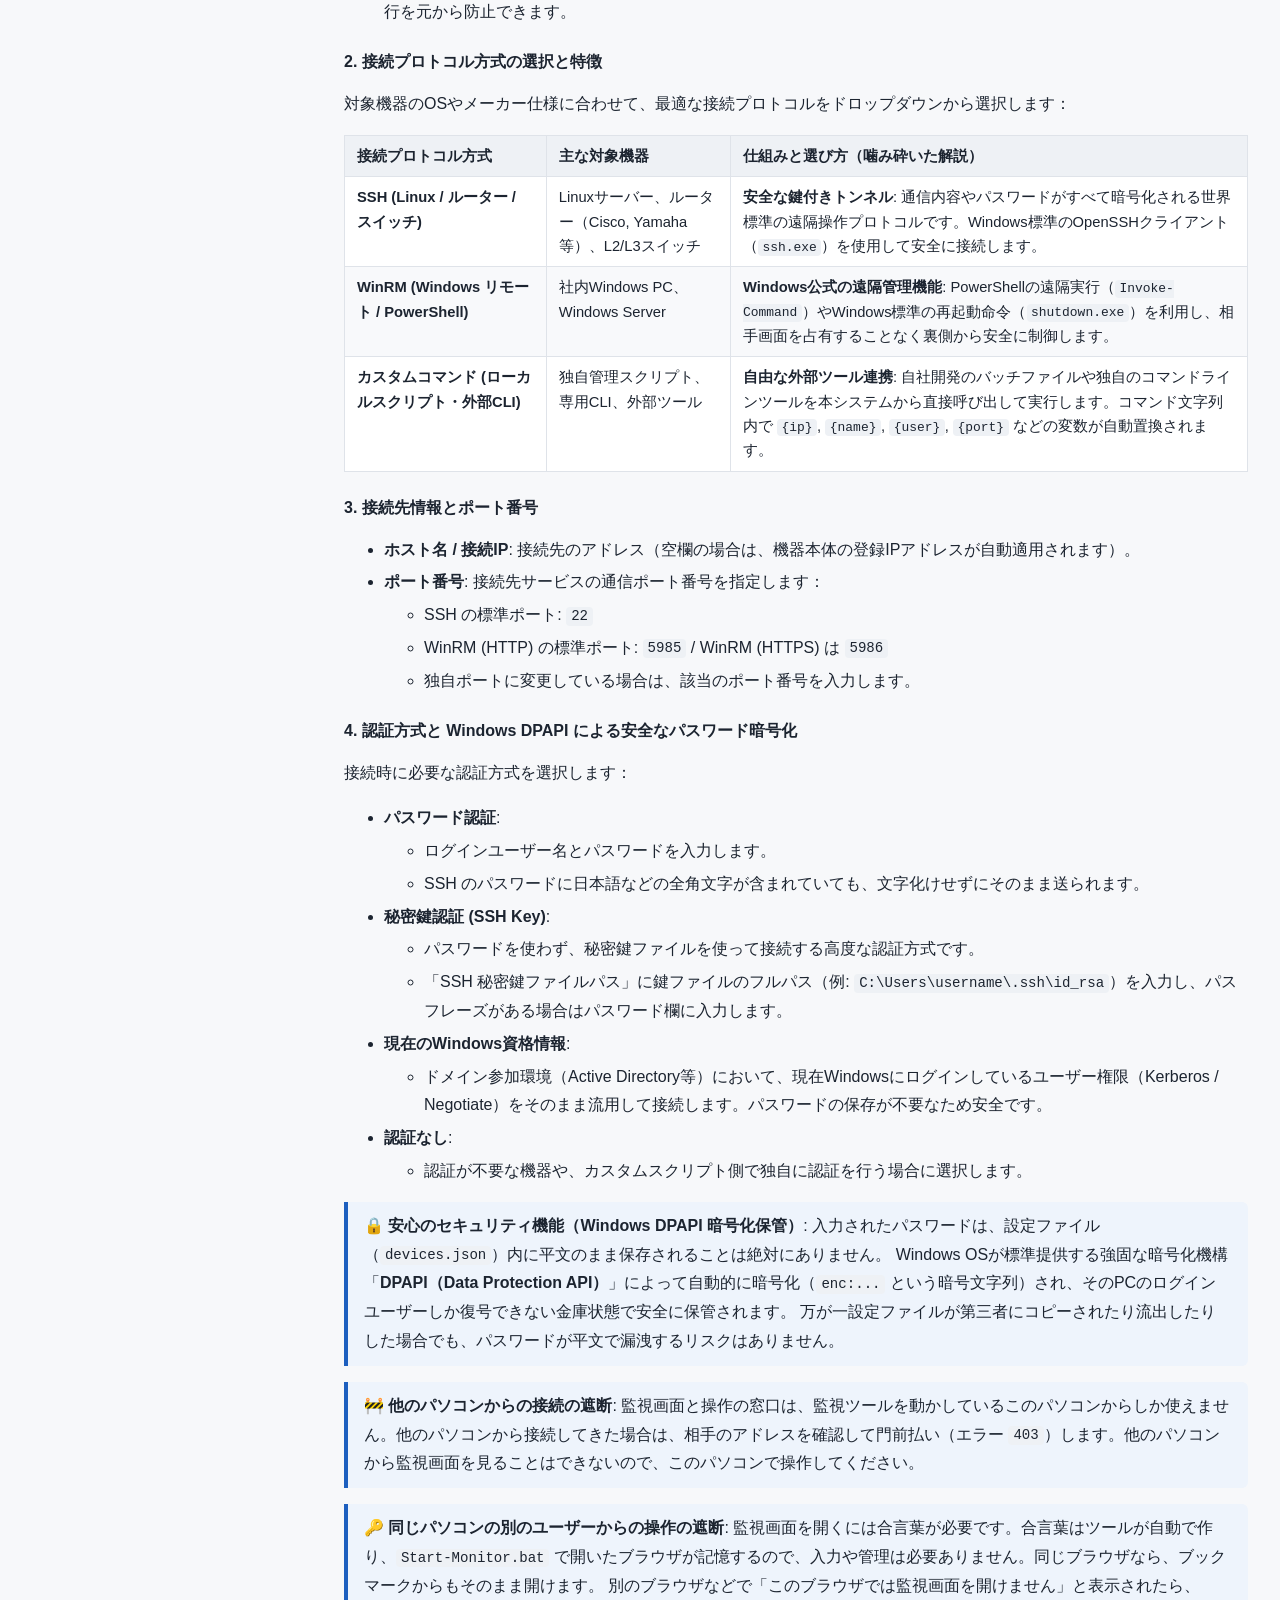
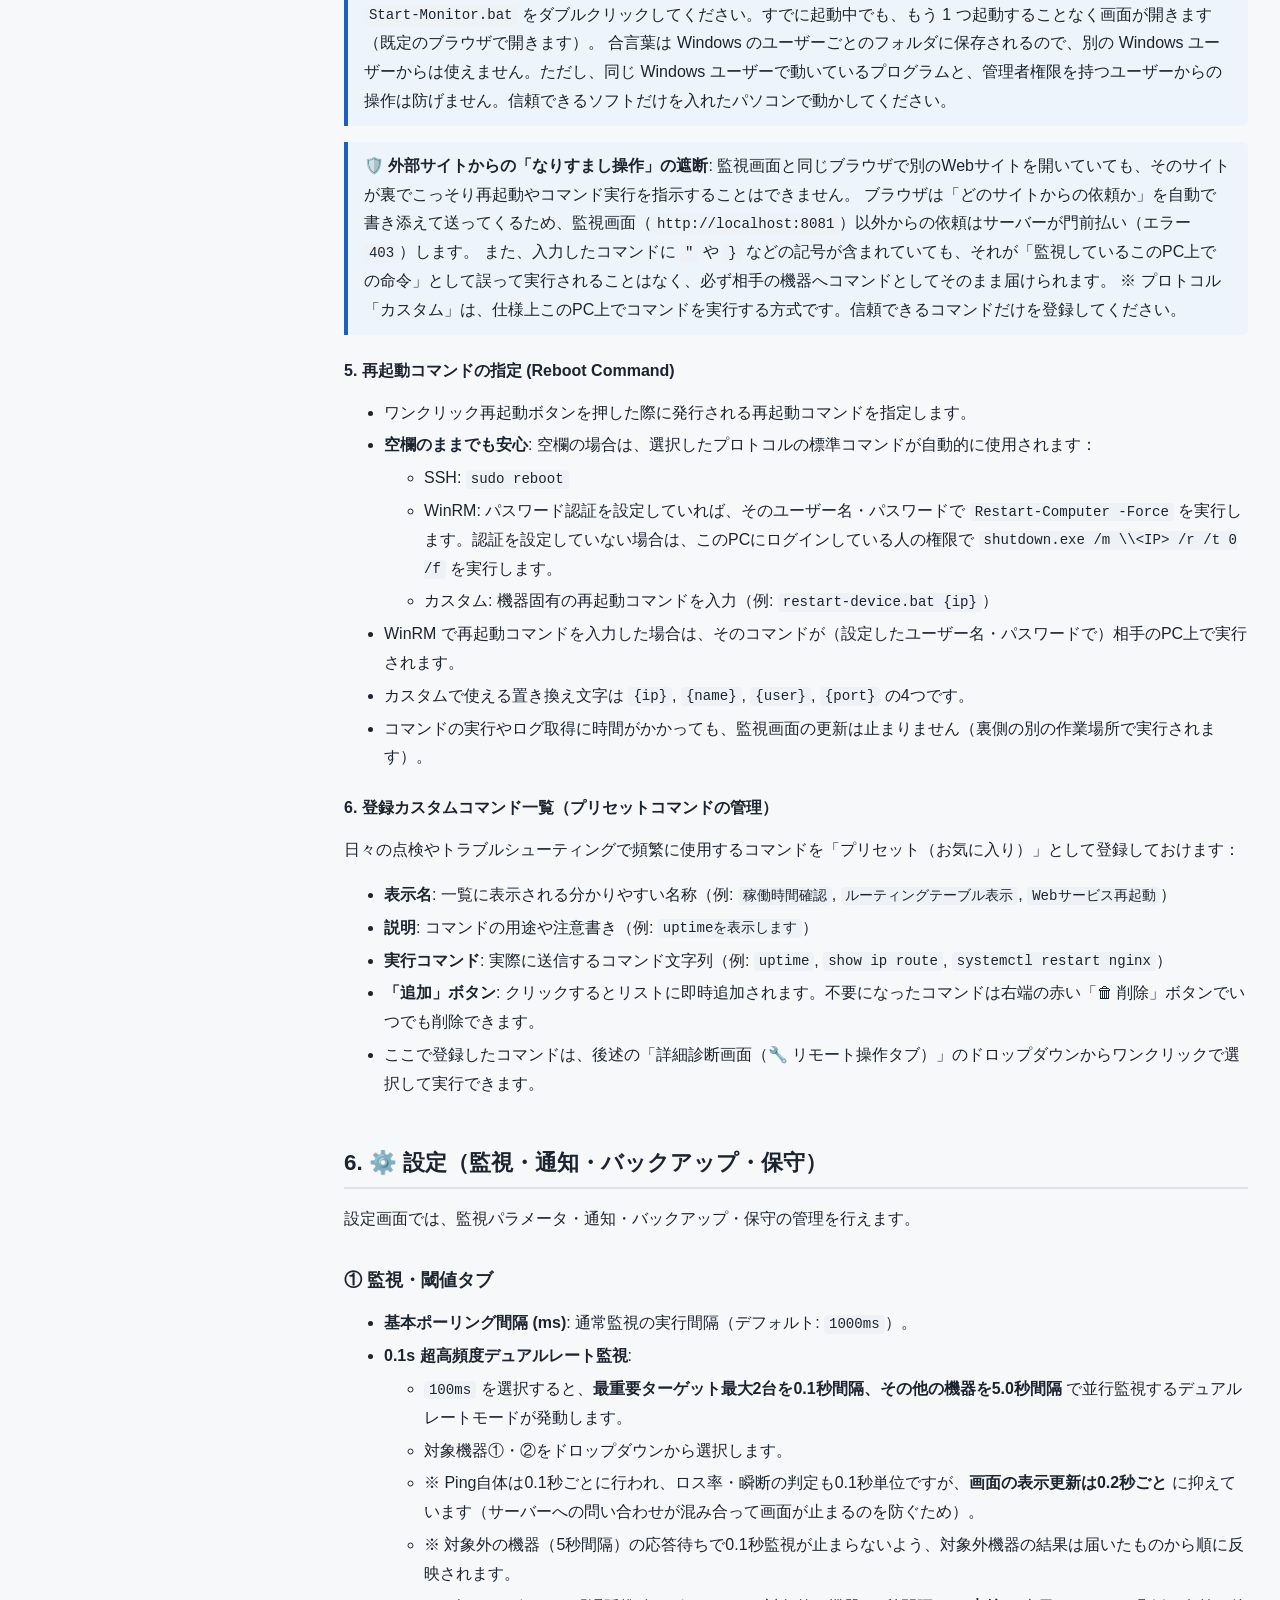
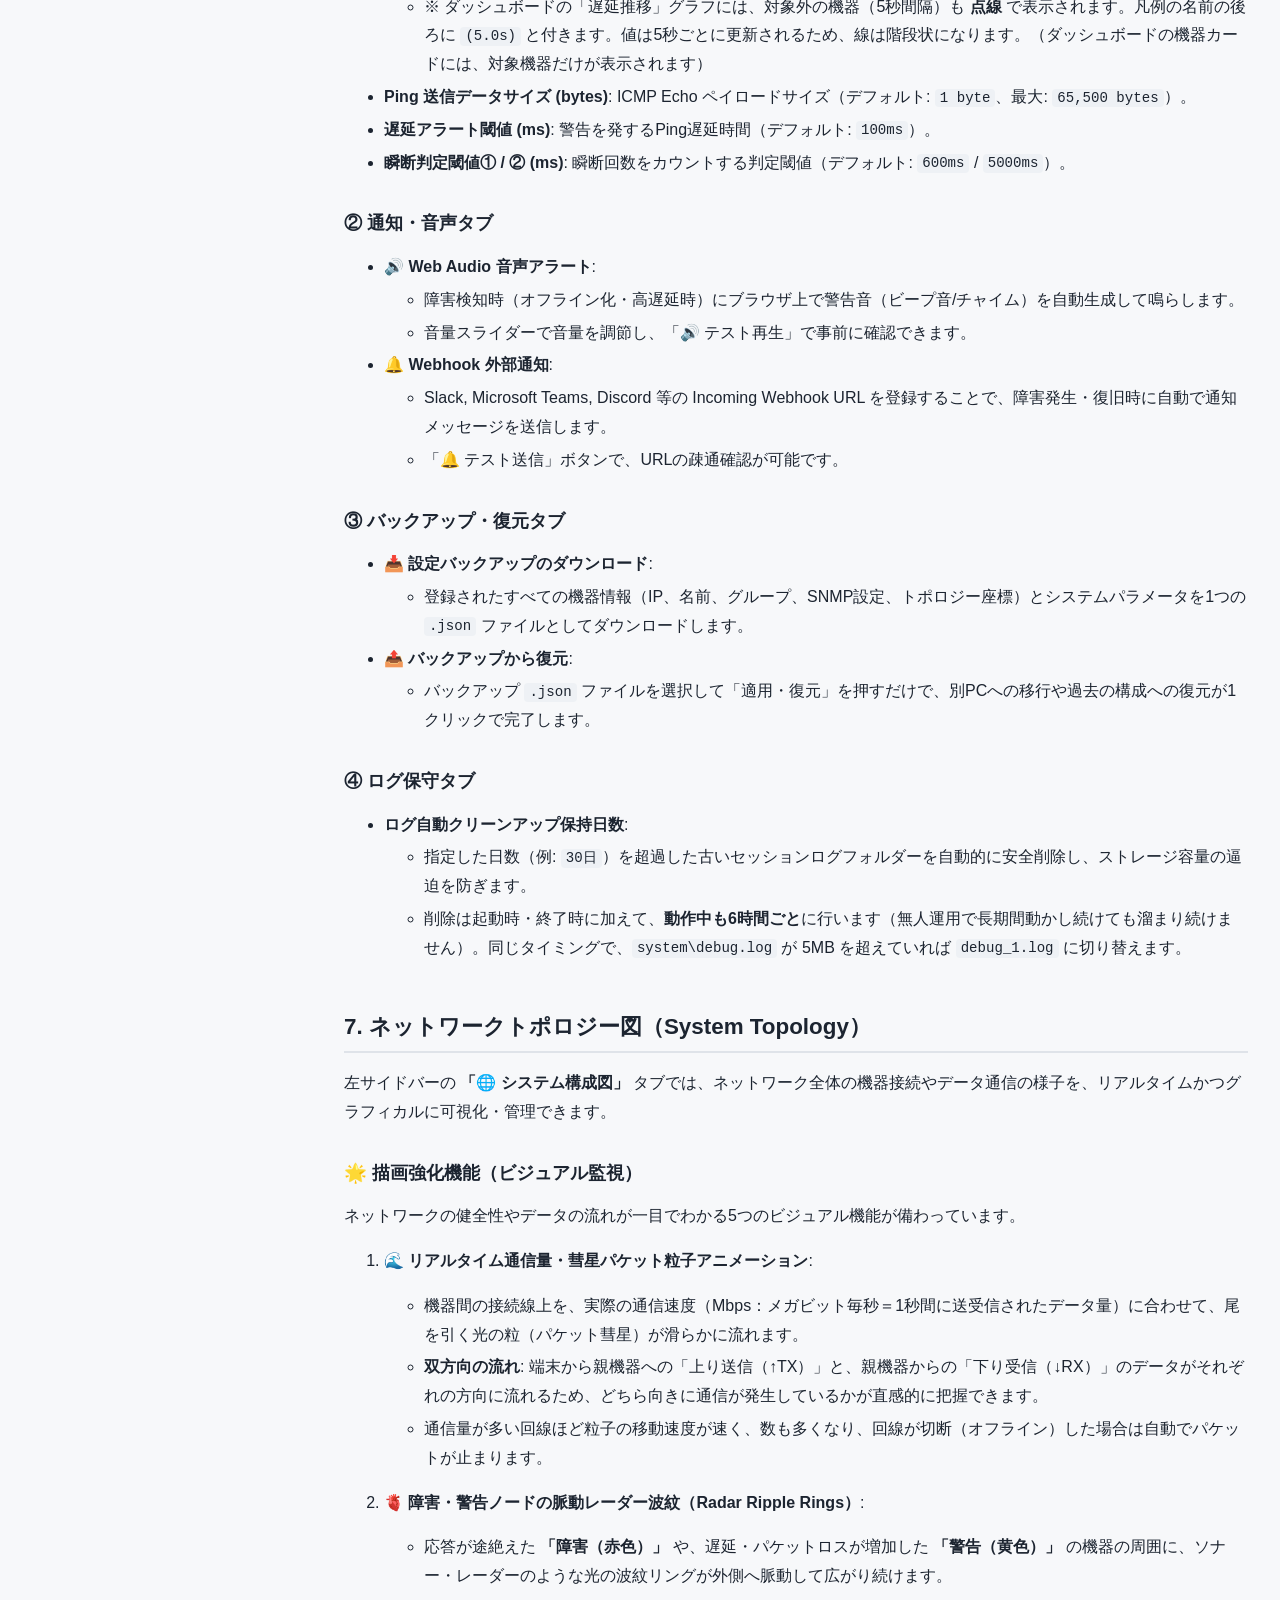
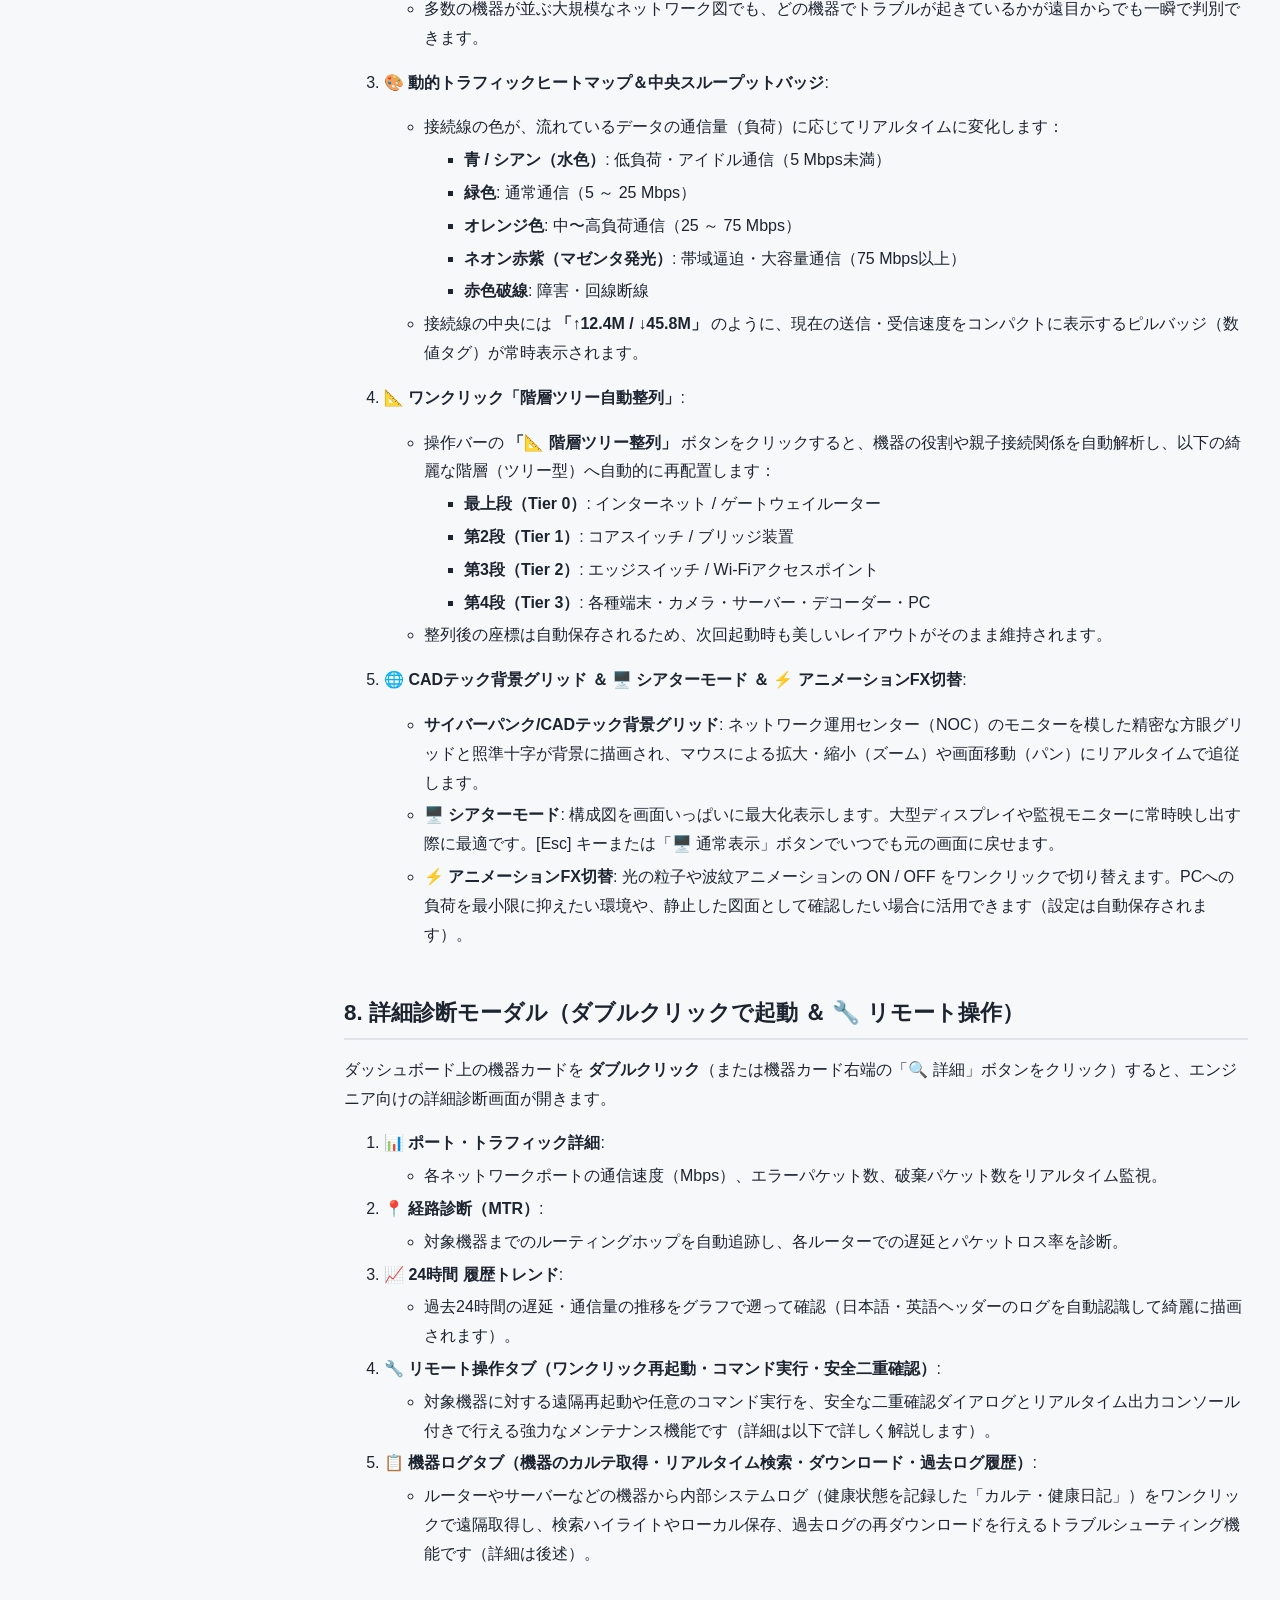
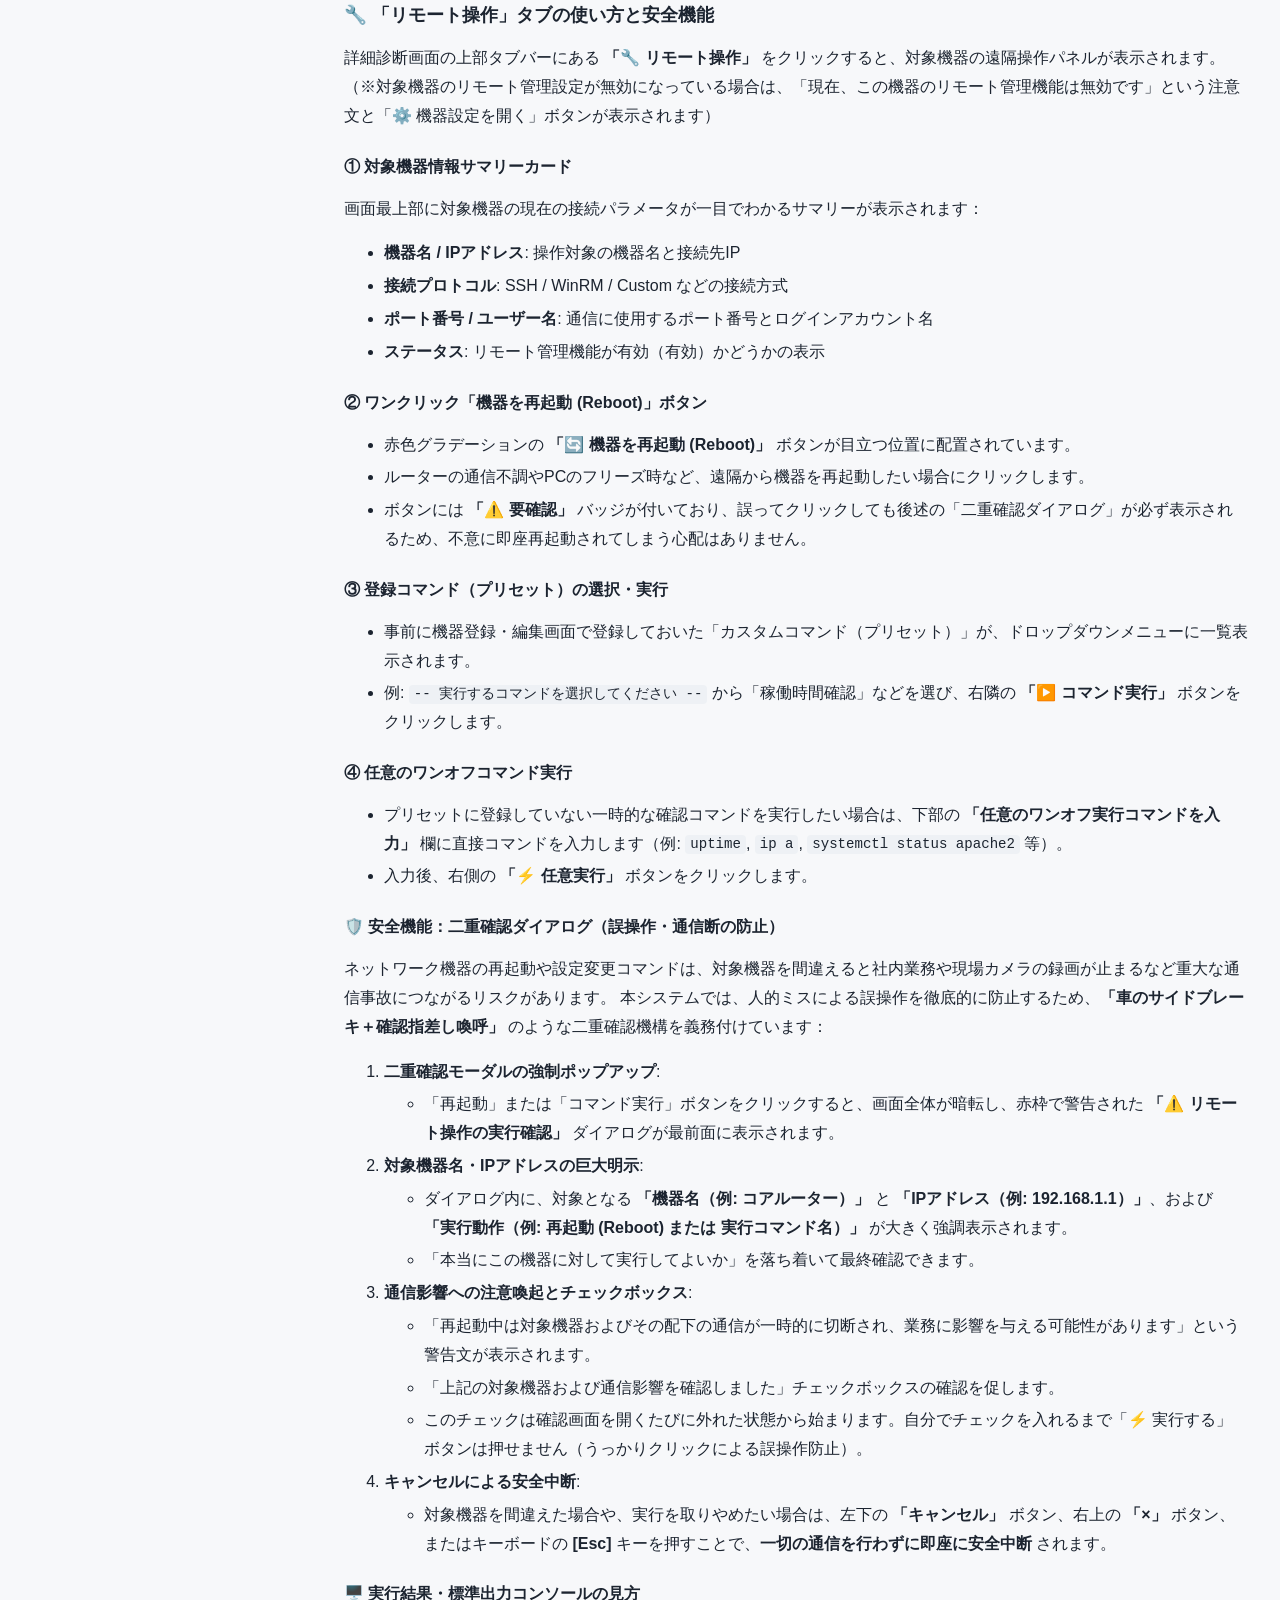
==== commit 1d3c67e6: "fix: Stop report charts stacking samples from the same second Timestamps only have whole seconds, so" ====
--- a/利用手順書.html
+++ b/利用手順書.html
@@ -901,7 +901,7 @@
 <li><strong>長時間・高頻度（100ms）稼働を支える高速・安全設計</strong>:<ul>
 <li><strong>10秒ごとの一括ディスク書き込み</strong>: メモリ上のキューから10秒ごとにまとめてCSV末尾へ追記（Append）するため、0.1秒（100ms）の超高頻度監視でもディスク負荷を最小限に抑えます。</li>
 <li><strong>60秒ごとの軽量チェックポイント保存（<code>_checkpoint.json</code>）</strong>: 1分ごとにメモリ上の最新統計カウンタのみを瞬時（1ミリ秒未満）に保存するため、万が一のPC強制終了時も集計値が保護され、何時間・何日計測してもPing間隔が遅延しません。</li>
-<li><strong>10MB自動ログローテーション &amp; 自動結合レポート</strong>: CSVファイルが10MB（100ms計測で約3時間分）に達すると、自動的に <code>&lt;IP&gt;_1.csv</code>, <code>&lt;IP&gt;_2.csv</code> ...（最大10世代・約110MB）へ世代交代します。点検報告書（<code>report.html</code>）や詳細診断の履歴グラフ表示時には、分割された過去CSVと最新CSVを時系列順に自動結合し、生テキスト段階で最大1,200点へ事前間引き（ダウンサンプリング）することで、数十万行の長時間データでも数ミリ秒でグラフ化します。</li>
+<li><strong>10MB自動ログローテーション &amp; 自動結合レポート</strong>: CSVファイルが10MB（100ms計測で約3時間分）に達すると、自動的に <code>&lt;IP&gt;_1.csv</code>, <code>&lt;IP&gt;_2.csv</code> ...（最大10世代・約110MB）へ世代交代します。点検報告書（<code>report.html</code>）や詳細診断の履歴グラフ表示時には、分割された過去CSVと最新CSVを時系列順に自動結合し、生テキスト段階で最大1,200点へ事前間引き（ダウンサンプリング）することで、数十万行の長時間データでも数ミリ秒でグラフ化します。記録の時刻は秒までなので、0.1秒間隔などで同じ秒に複数の測定があるときは、報告書のグラフではその1秒の中に均等に並べて描きます（並ぶ位置は目安で、測定した正確な瞬間ではありません）。</li>
 <li><strong>バックグラウンド・Web Worker ハートビート</strong>: ブラウザを最小化したり別タブを前面にして長時間・夜間放置した場合でも、ブラウザの省電力タイマー制限（1分制限）を受けない専用ワーカー通信により、監視セッションが途切れることなく継続されます。</li>
 </ul>
 </li>
